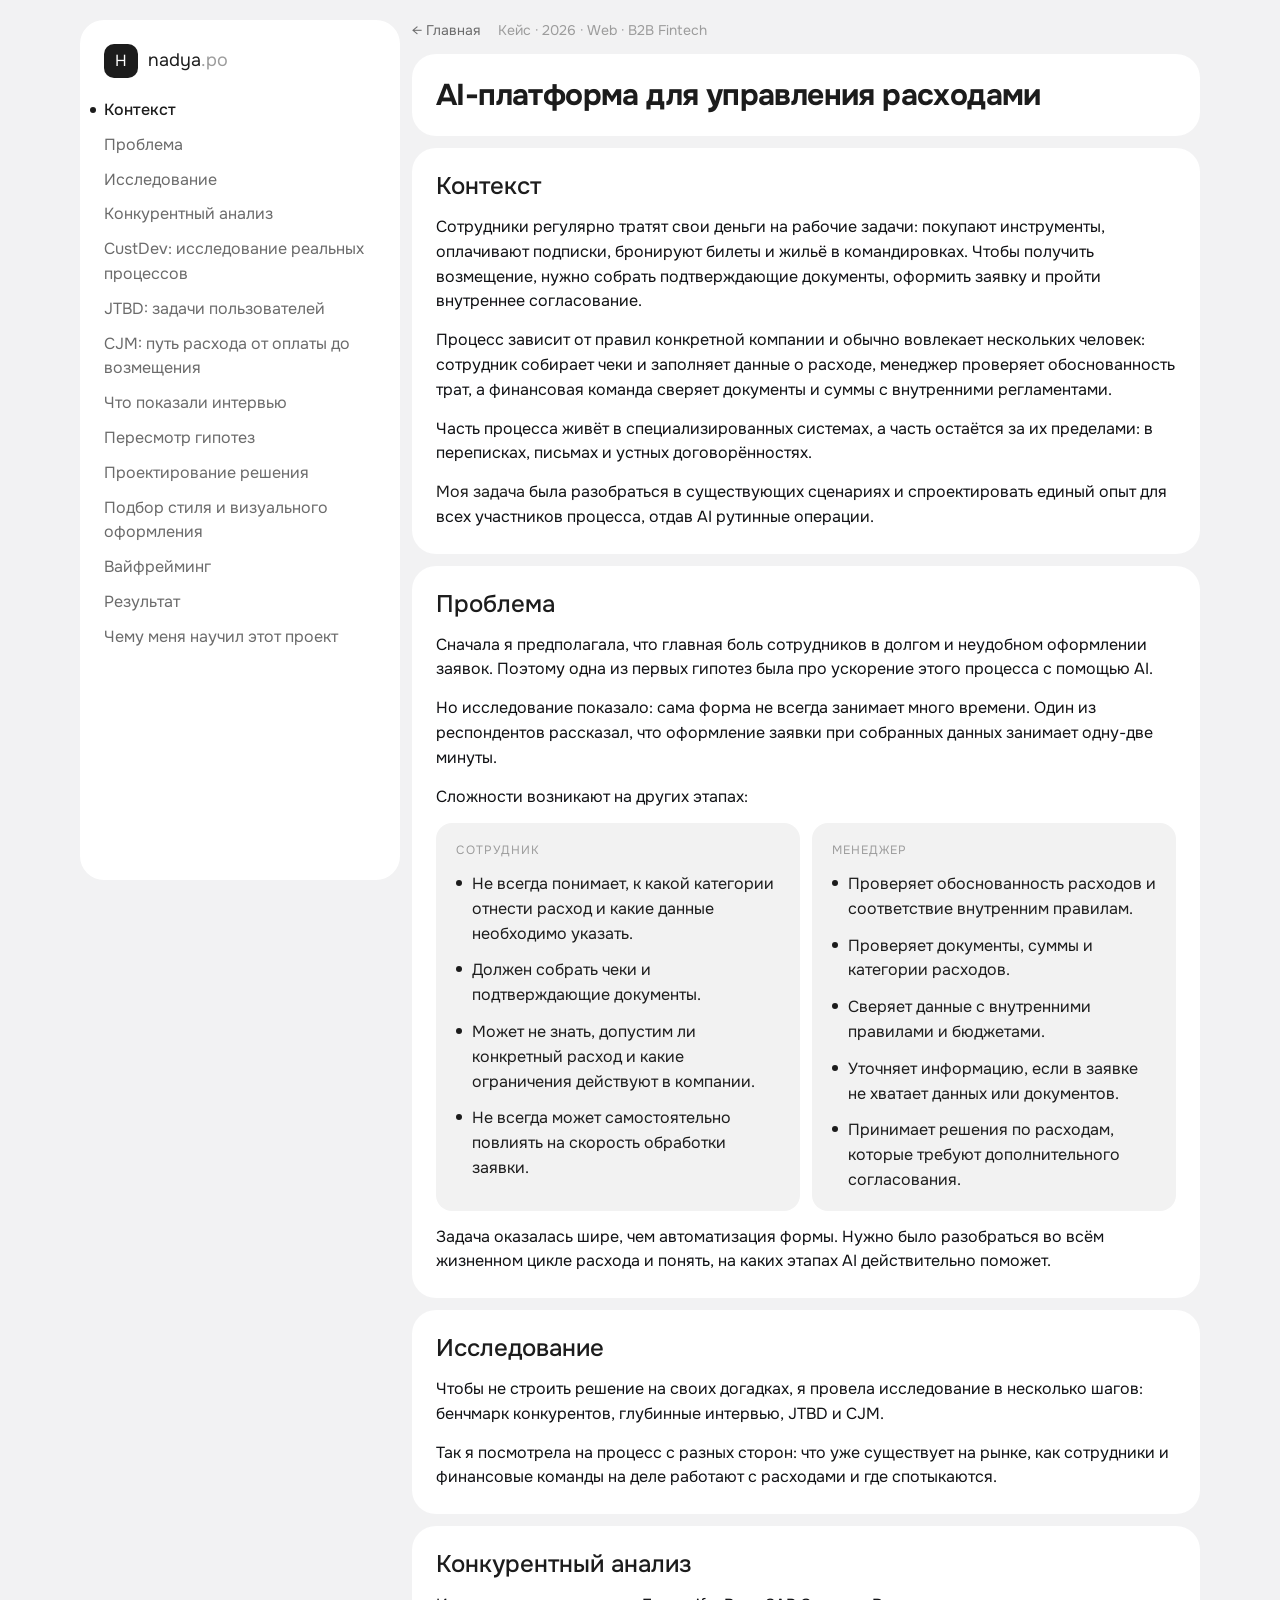
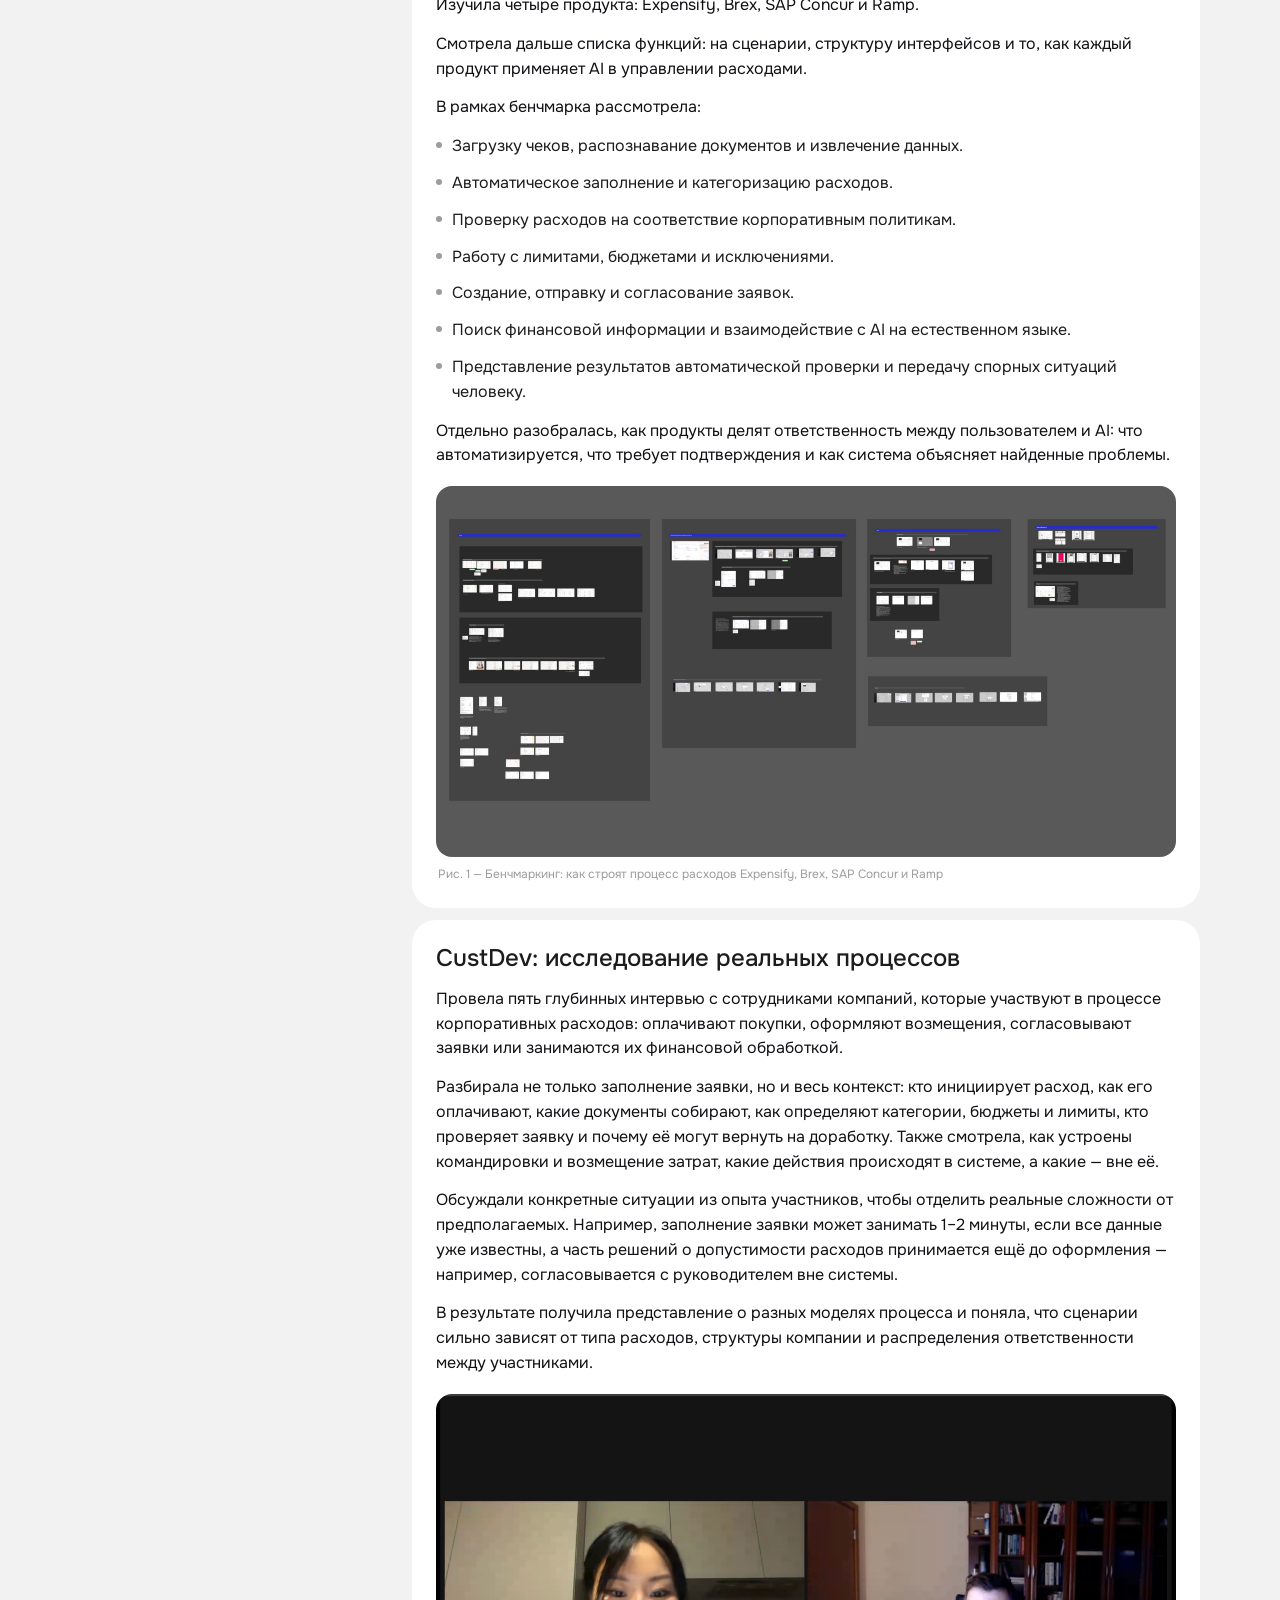
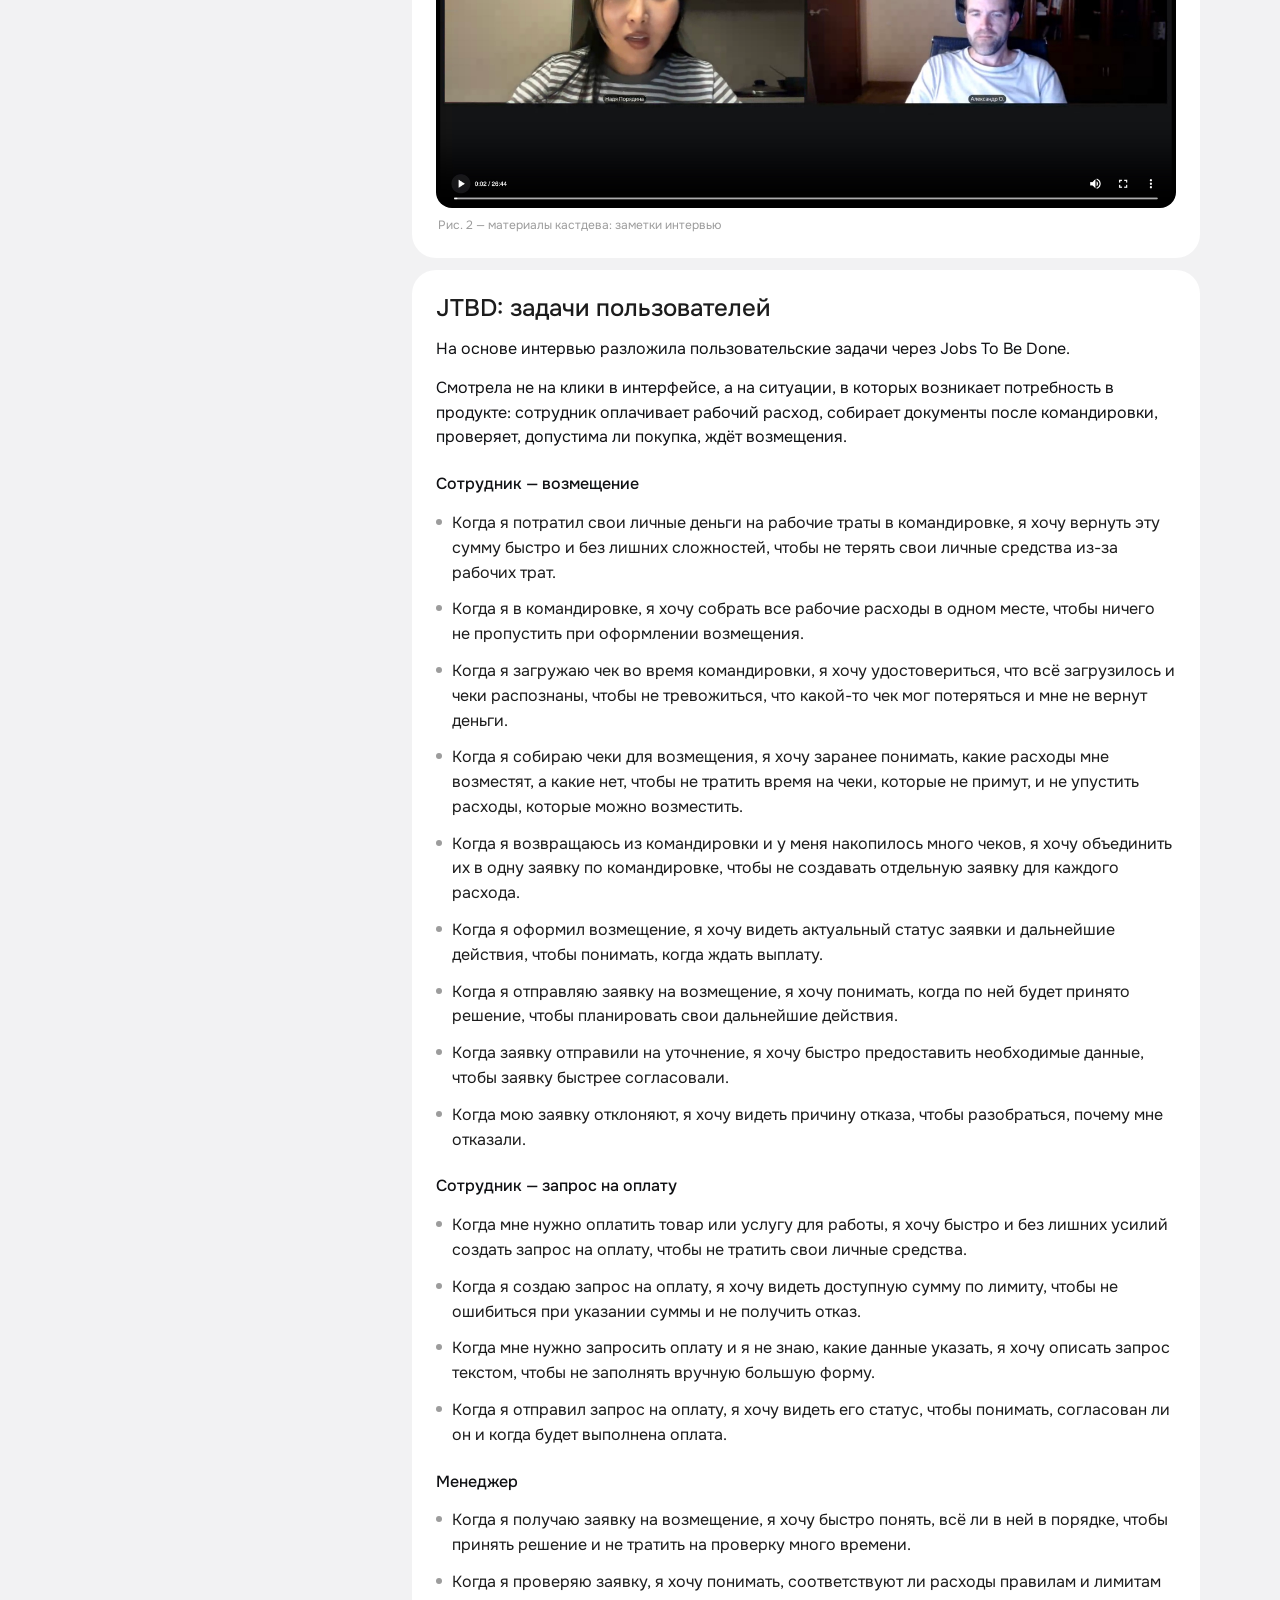
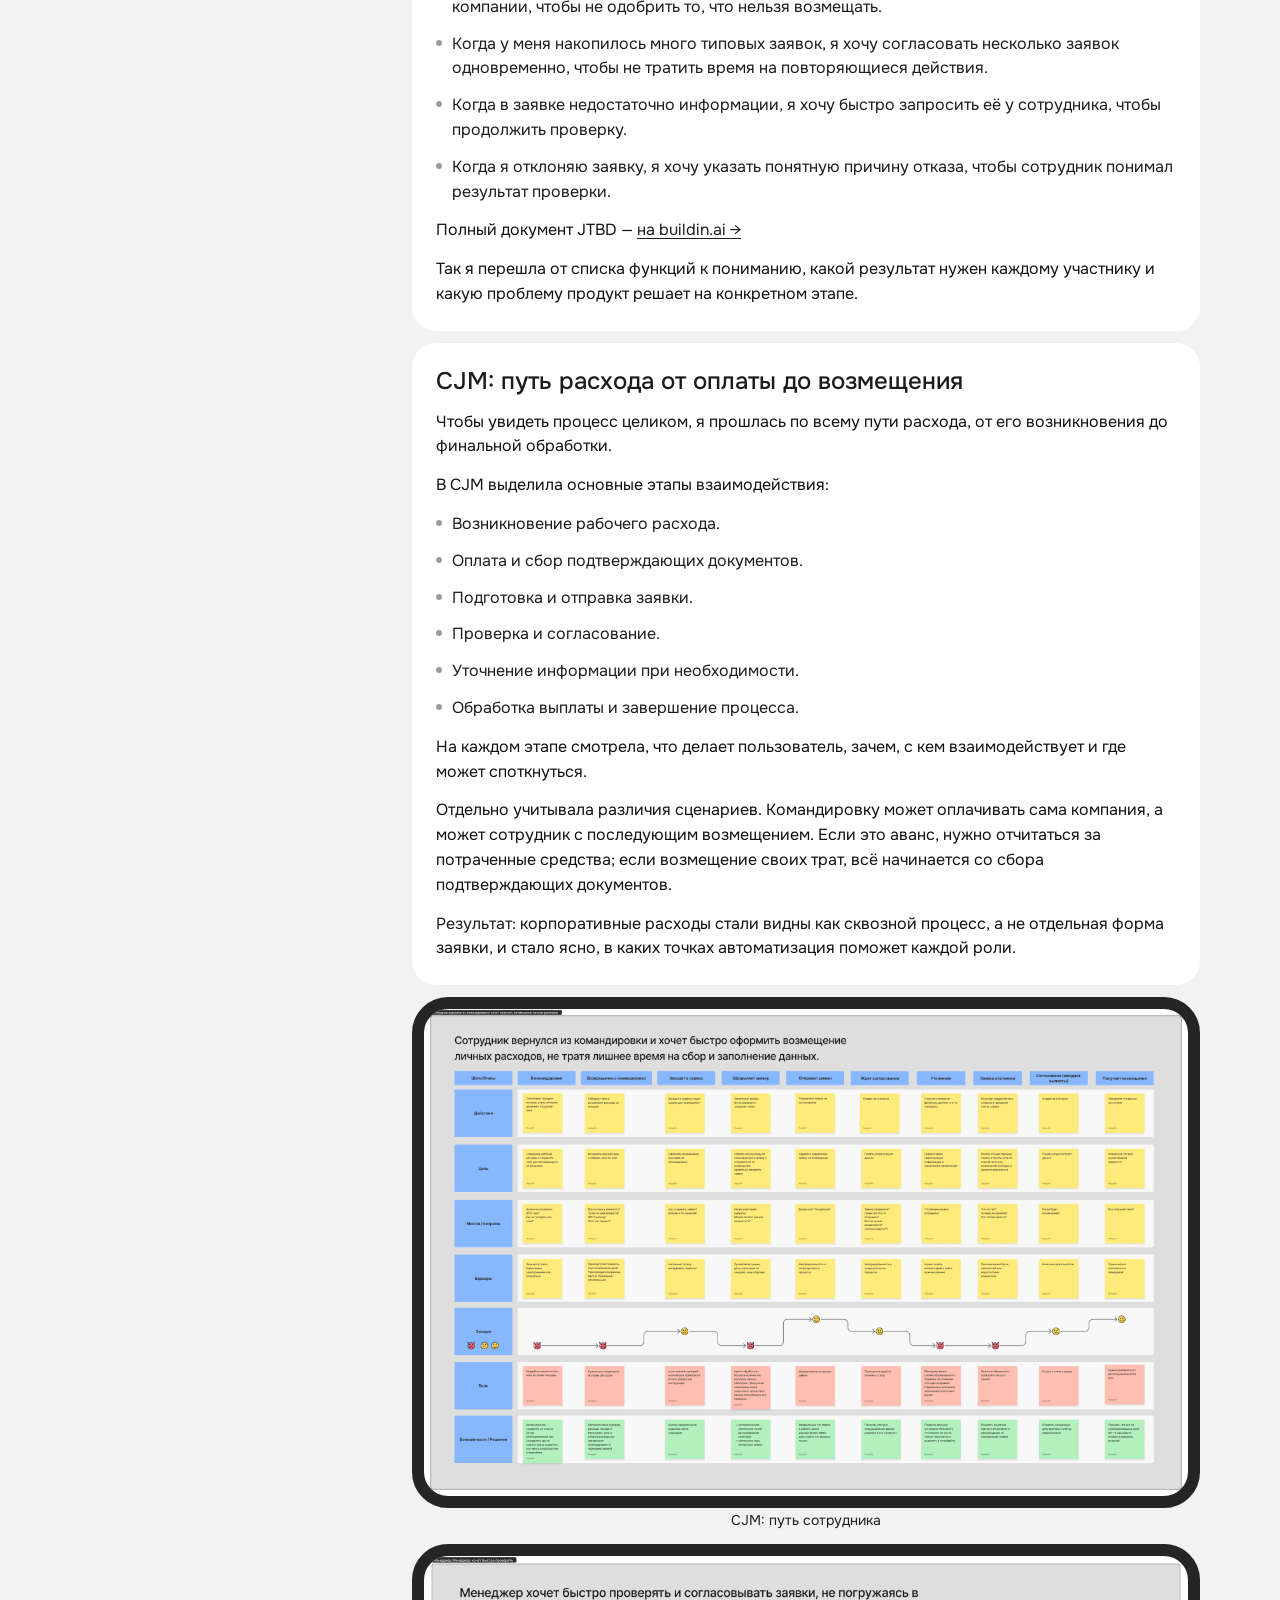
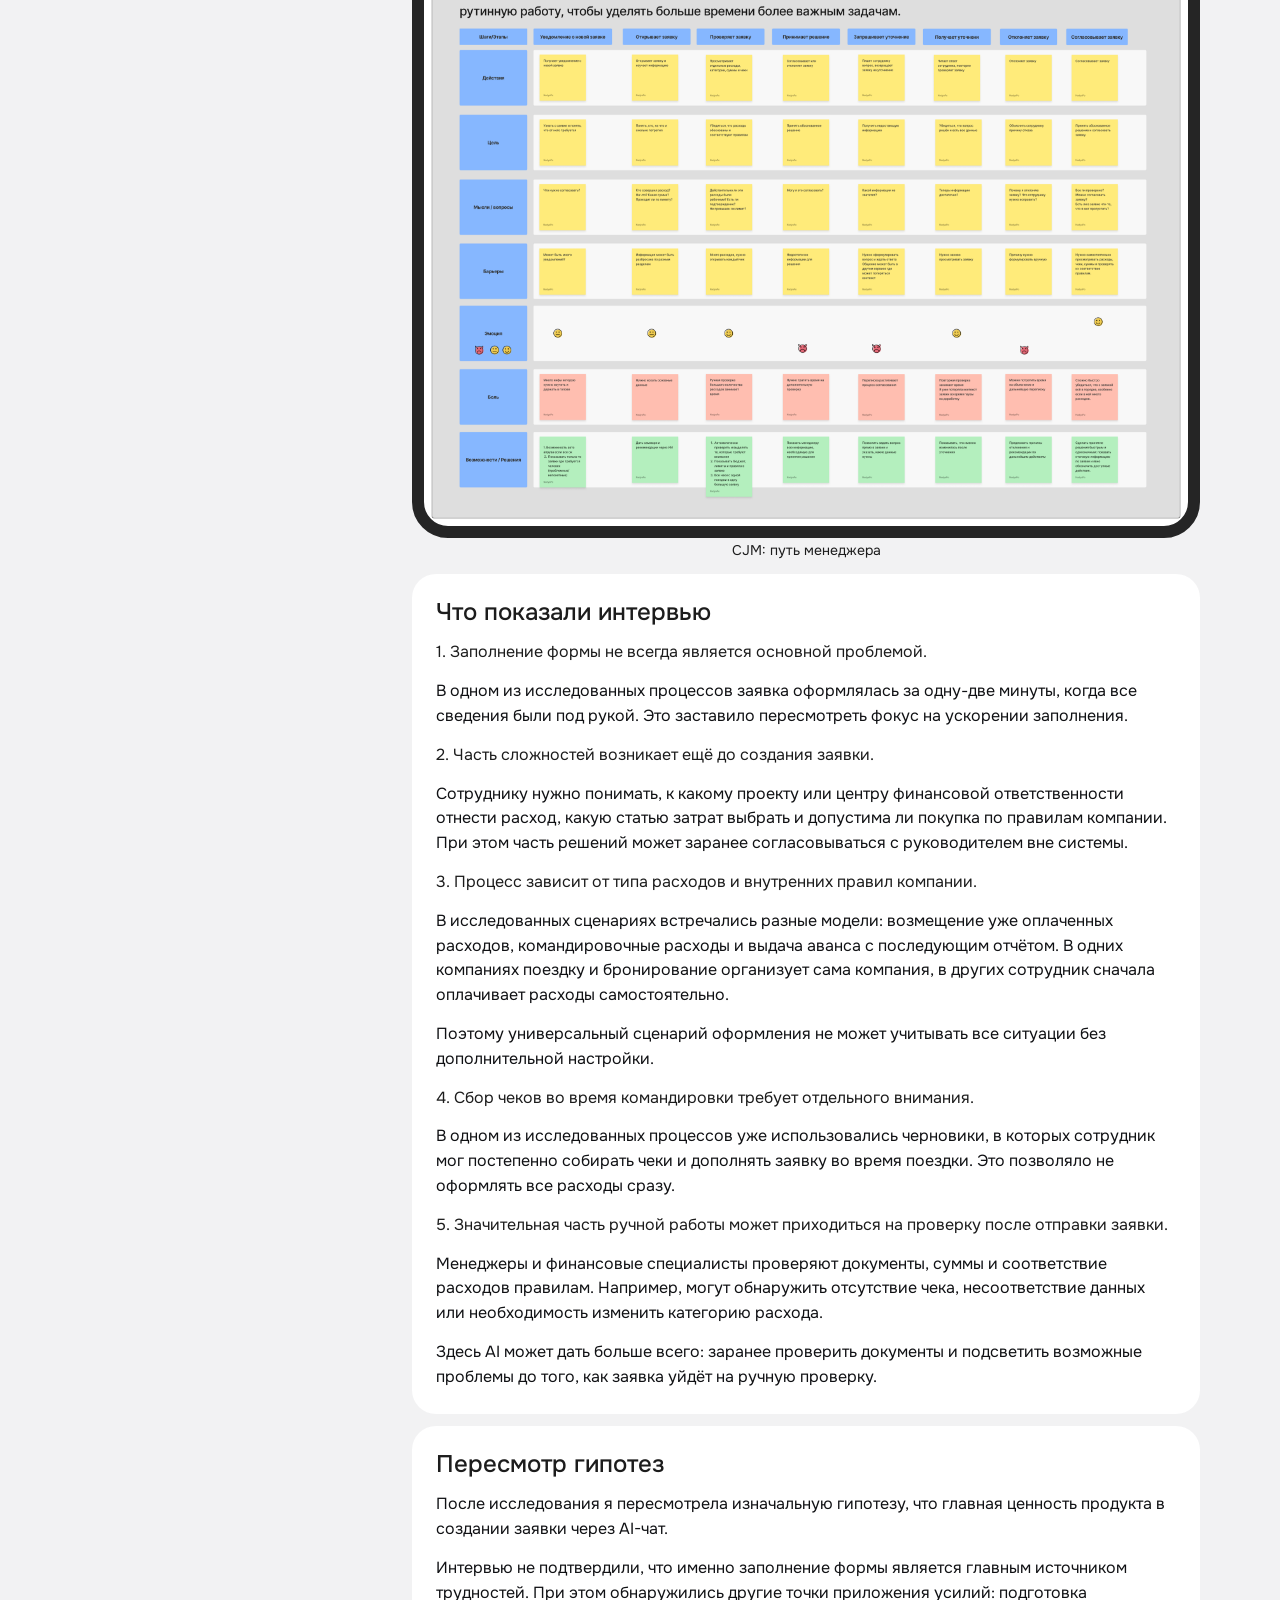
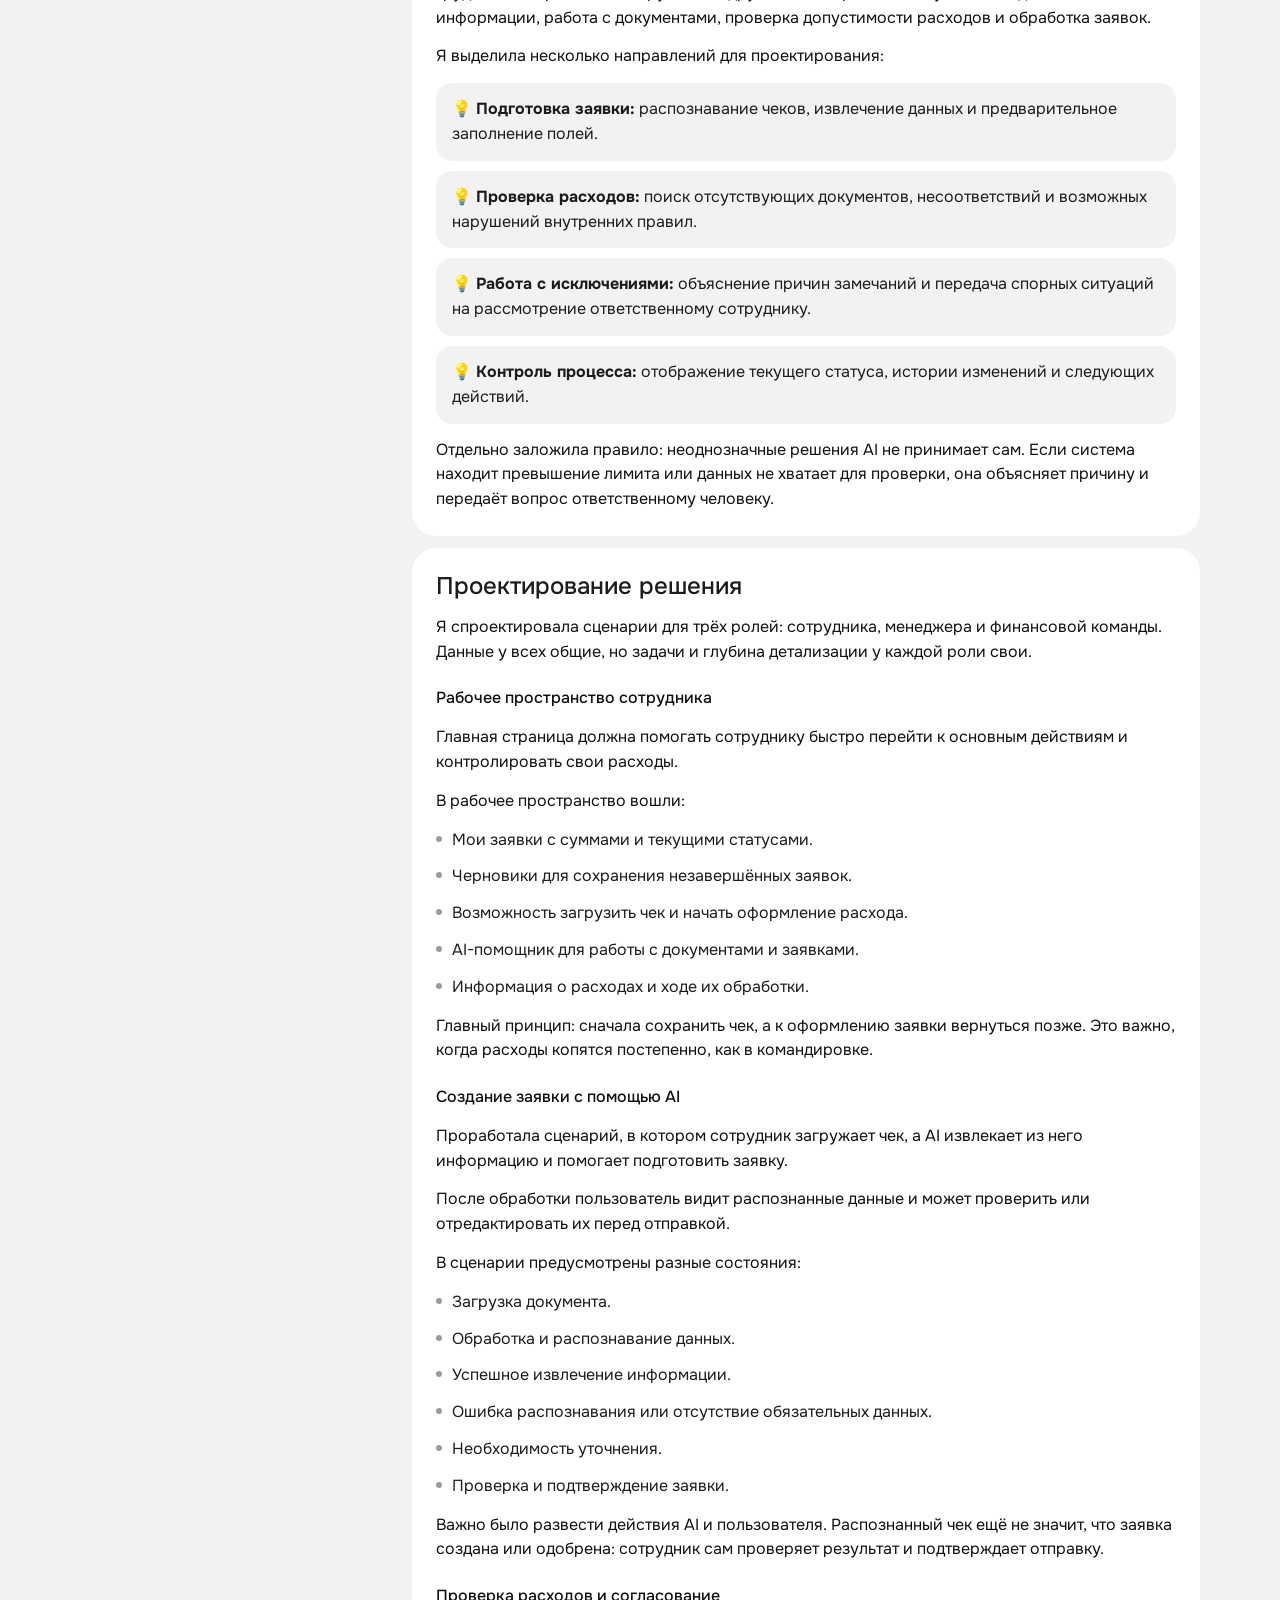
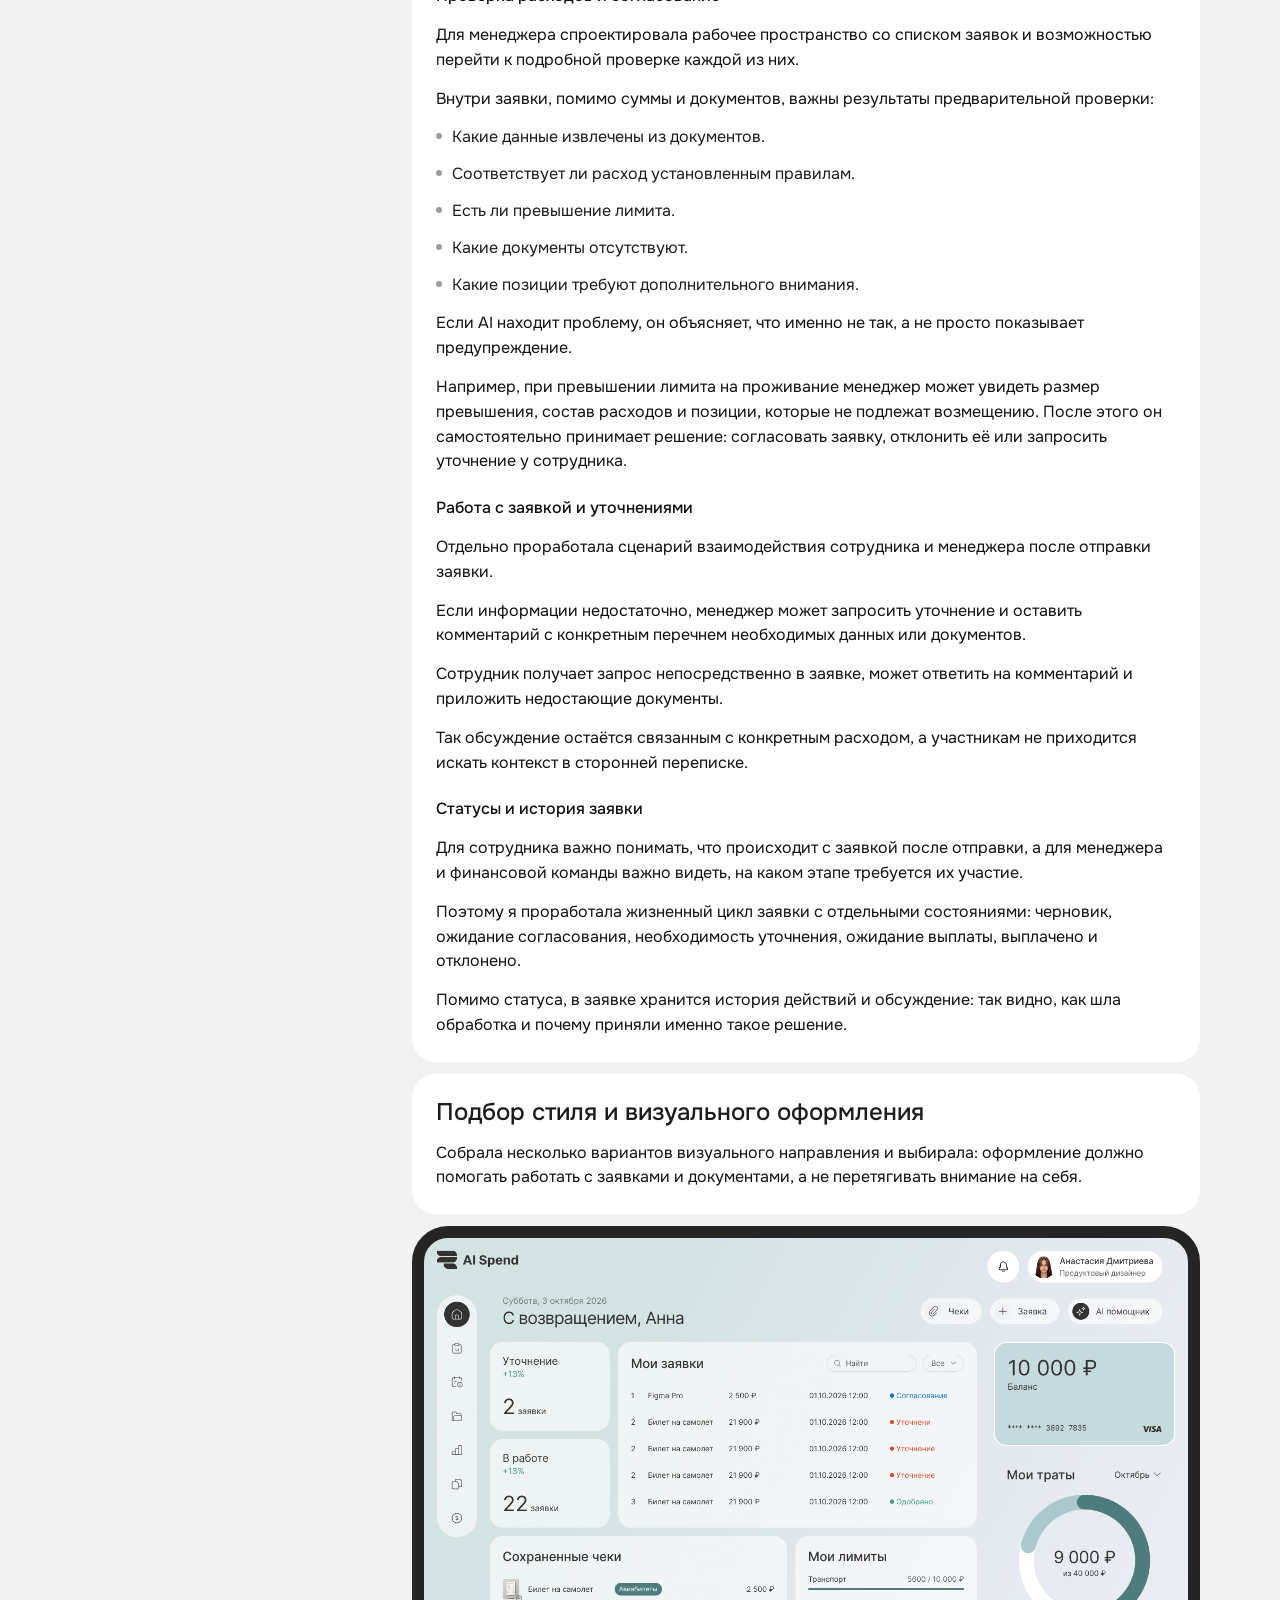
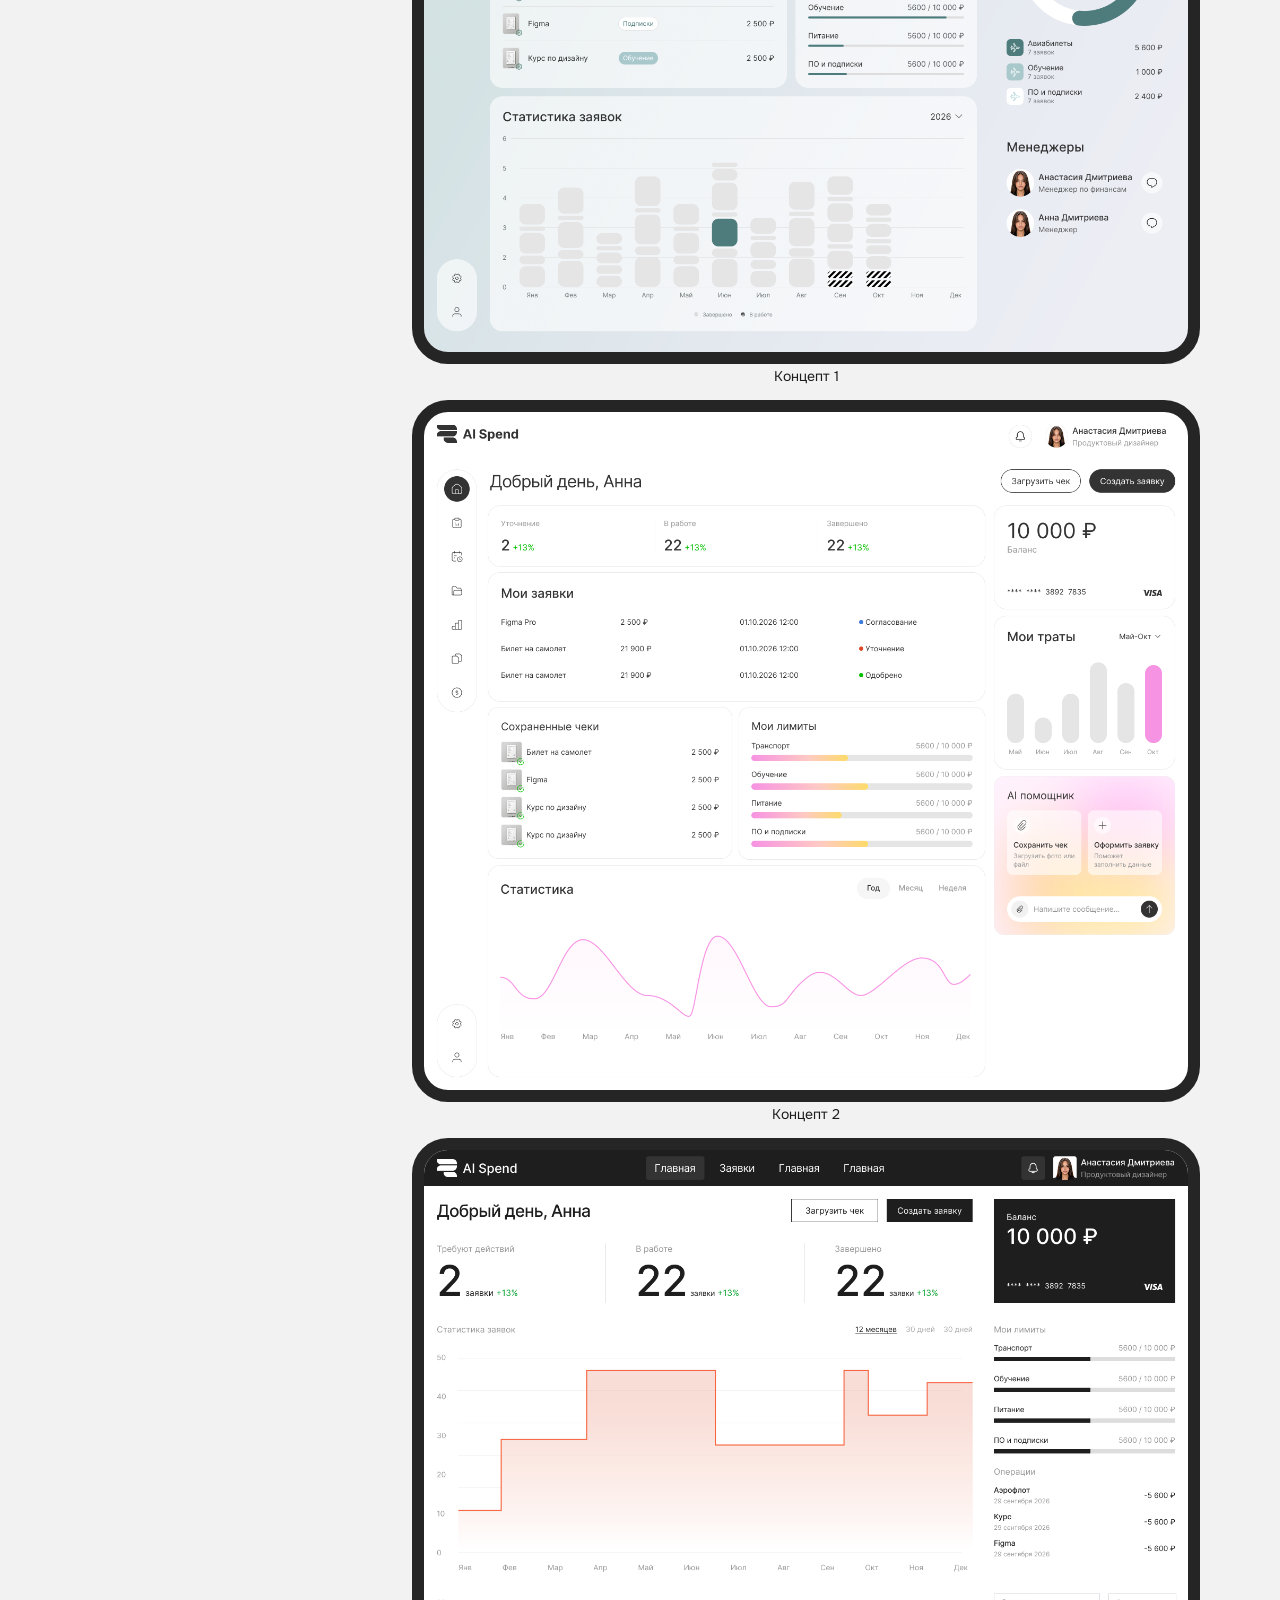
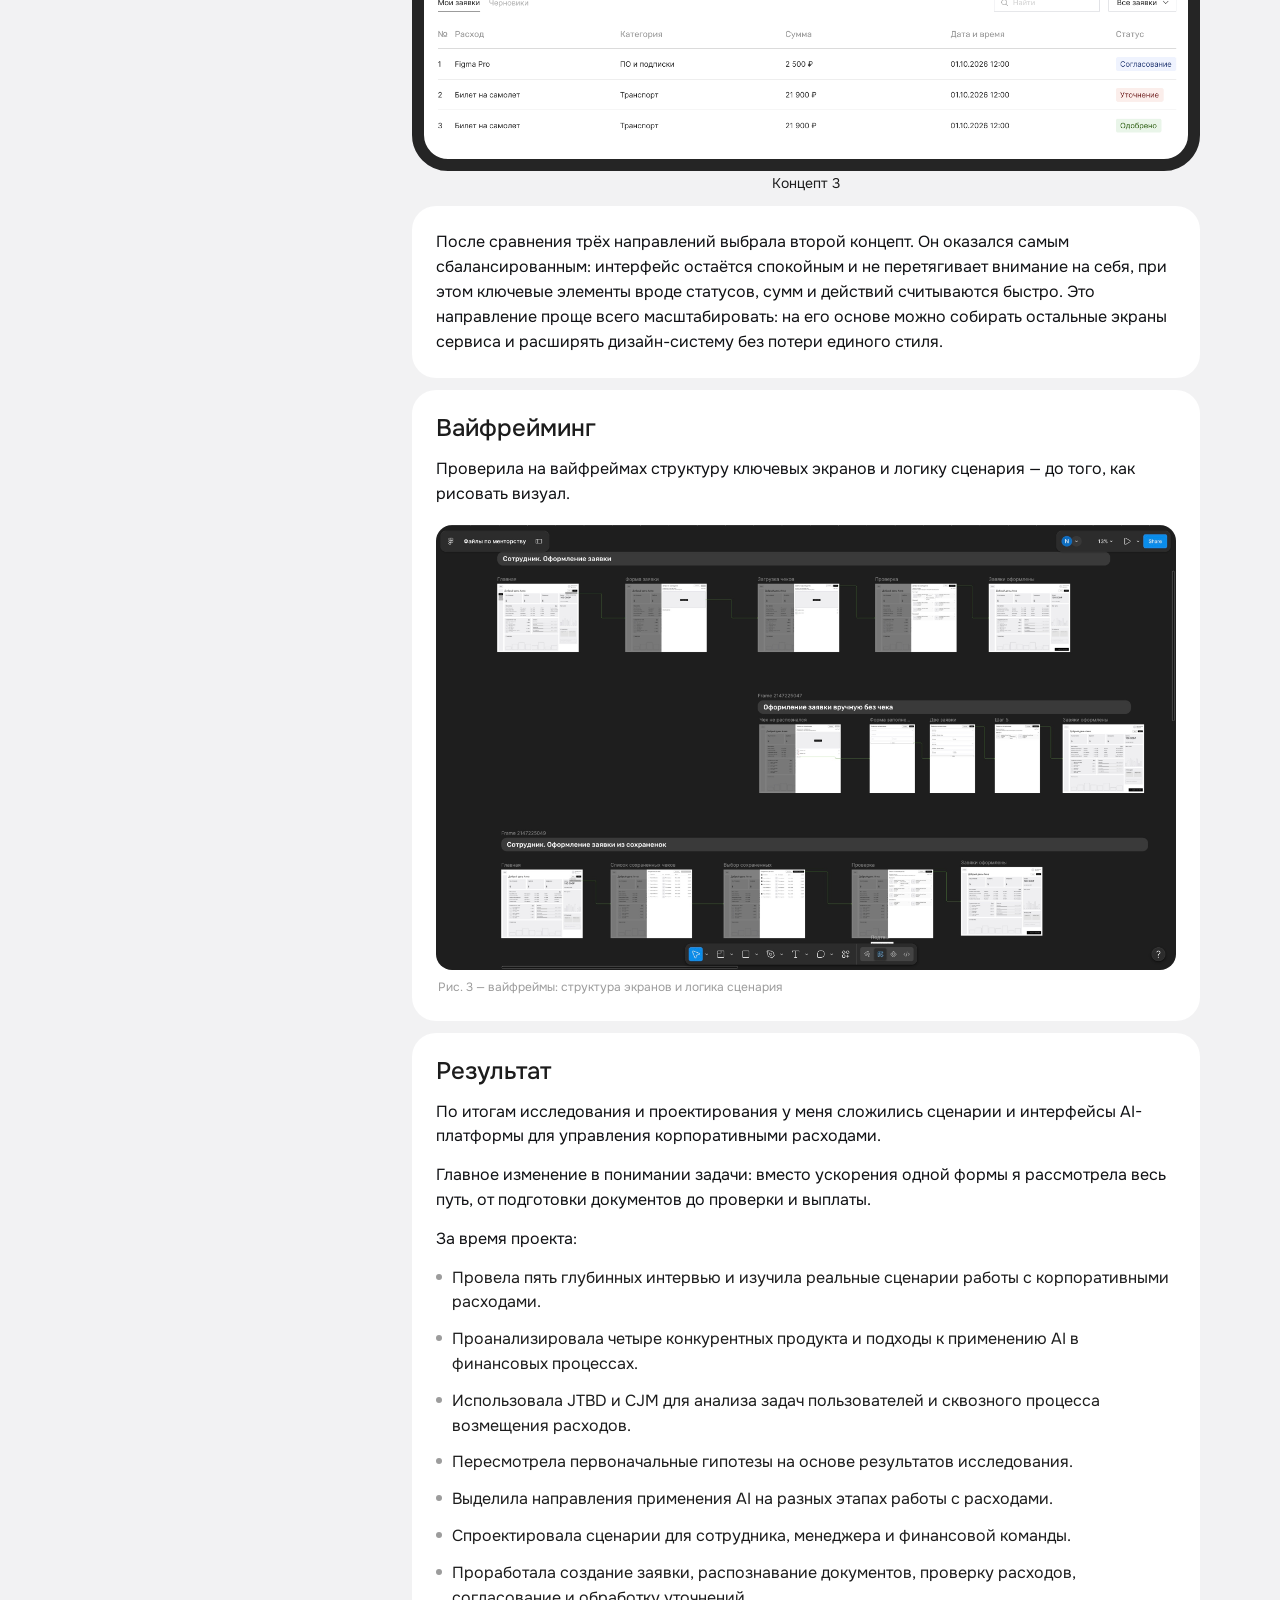
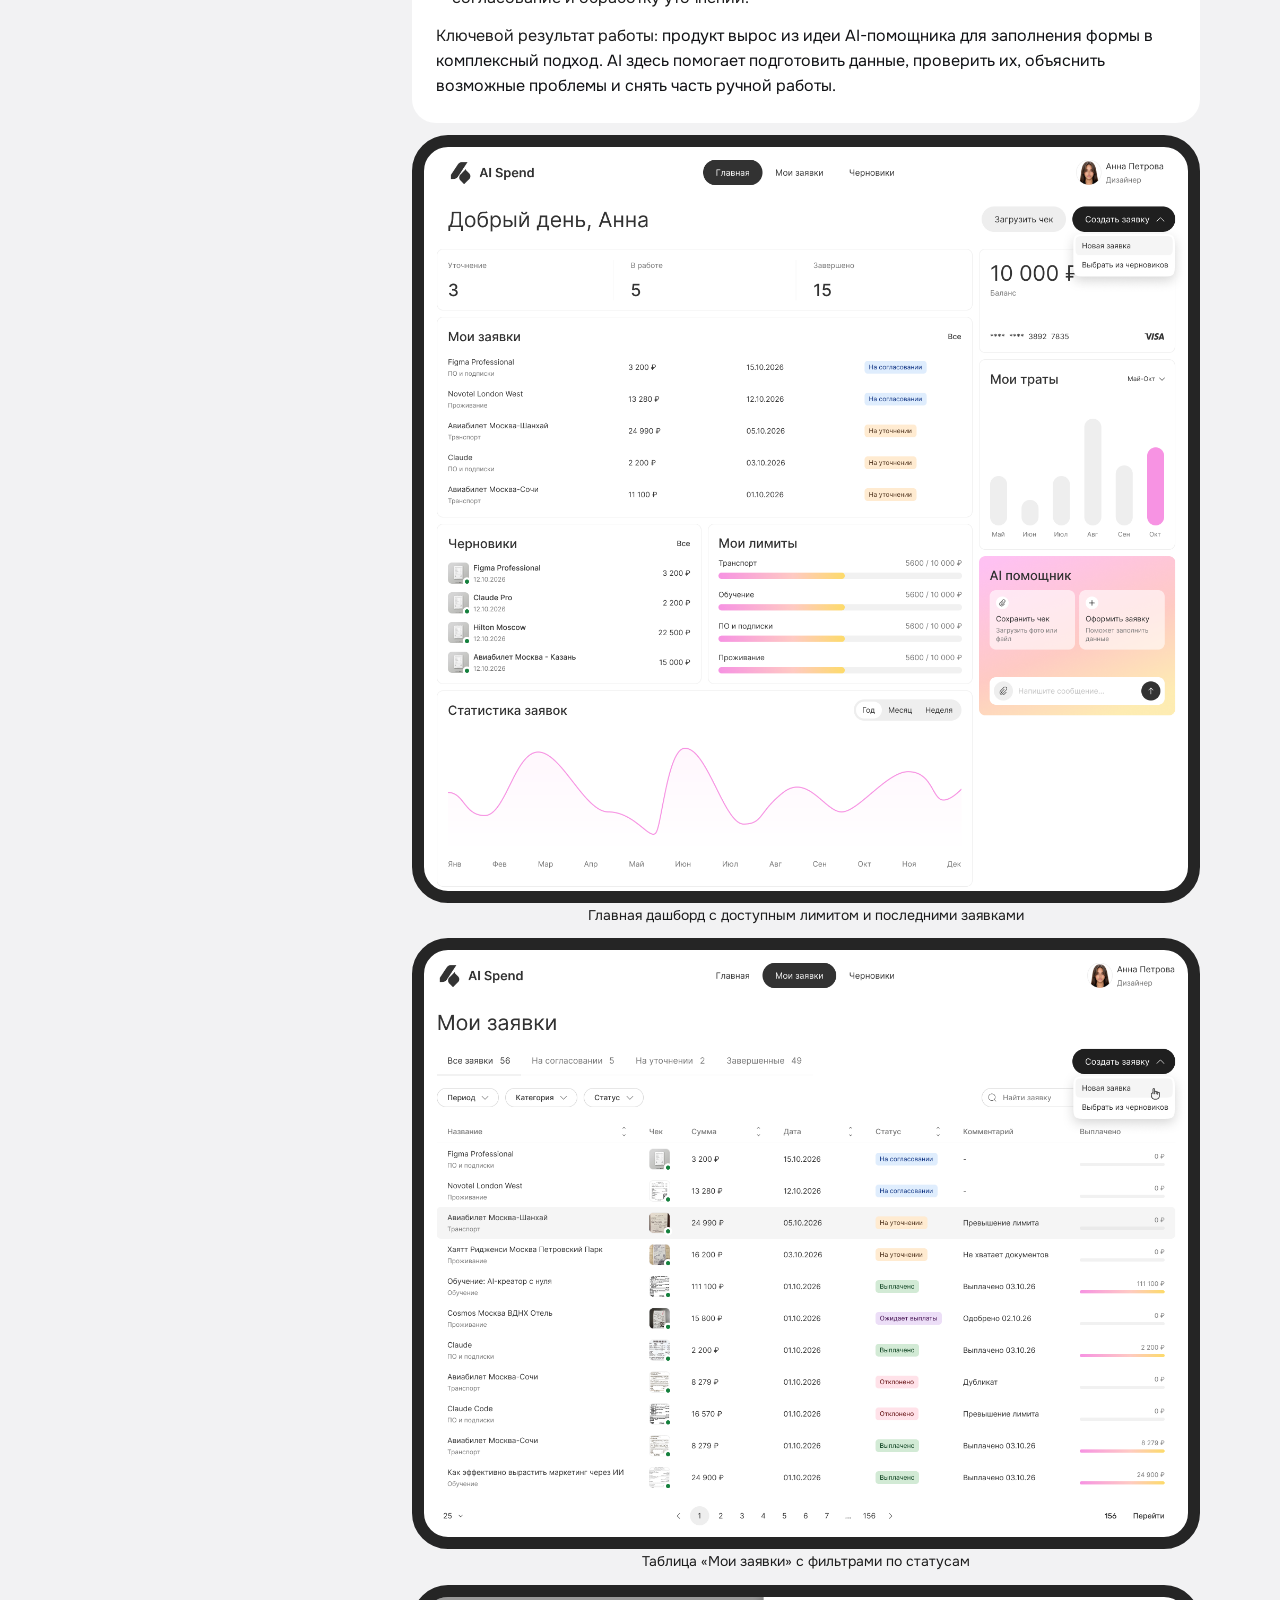
==== case-ai-spend.html @ 315e12cc "Горизонтальные карточки с тегами-метриками (мобилка — старый вариант), обложки, гипотезы карточками," ====
<!DOCTYPE html>
<html lang="ru">
<head>
  <meta charset="UTF-8">
  <meta name="viewport" content="width=device-width, initial-scale=1.0">
  <title>AI-платформа для управления расходами — кейс · Надя Порядина</title>
  <meta name="description" content="Кейс: единая платформа для оформления, согласования и контроля корпоративных расходов с автоматизацией на ИИ.">
  <link rel="preconnect" href="https://fonts.googleapis.com">
  <link rel="preconnect" href="https://fonts.gstatic.com" crossorigin>
  <link href="https://fonts.googleapis.com/css2?family=Onest:wght@400&display=swap" rel="stylesheet">
  <link rel="stylesheet" href="styles.css?v59">
  <style>
  .cell-kicker{font-size:24px;line-height:1.2;color:var(--ink);text-transform:none;letter-spacing:normal;font-weight:500}     .list p{font-size:16px;color:var(--ink)}
    .sub-head{font-weight:500;color:var(--ink);margin-top:8px}
  </style>
</head>
<body>

<div class="layout">

  <aside class="side">
    <a class="logo" href="index.html" aria-label="На главную">
      <span class="logo-mark">Н</span>
      <span>nadya<em>.po</em></span>
    </a>
    <nav class="side-nav" aria-label="Разделы кейса">
      <a href="#context">Контекст</a>
      <a href="#problem">Проблема</a>
      <a href="#research">Исследование</a>
      <a href="#benchmark">Конкурентный анализ</a>
      <a href="#custdev">CustDev: исследование реальных процессов</a>
      <a href="#jtbd">JTBD: задачи пользователей</a>
      <a href="#cjm">CJM: путь расхода от оплаты до возмещения</a>
      <a href="#interviews">Что показали интервью</a>
      <a href="#hypotheses">Пересмотр гипотез</a>
      <a href="#design">Проектирование решения</a>
      <a href="#concepts">Подбор стиля и визуального оформления</a>
      <a href="#wireframes">Вайфрейминг</a>
      <a href="#outcomes">Результат</a>
      <a href="#learnings">Чему меня научил этот проект</a>
    </nav>
  </aside>

  <main class="bento">

    <div class="page-top">
      <a class="back" href="index.html">← Главная</a>
      <span class="crumb">Кейс · 2026 · Web · B2B Fintech</span>
    </div>

    <section class="cell s12">
      <h1 class="h1">AI-платформа для управления расходами</h1>
    </section>

    <section class="cell s12" id="context">
      <span class="cell-kicker">Контекст</span>
      <p class="cell-text primary">Сотрудники регулярно тратят свои деньги на рабочие задачи: покупают инструменты, оплачивают подписки, бронируют билеты и жильё в командировках. Чтобы получить возмещение, нужно собрать подтверждающие документы, оформить заявку и пройти внутреннее согласование.</p>
      <p class="cell-text primary">Процесс зависит от правил конкретной компании и обычно вовлекает нескольких человек: сотрудник собирает чеки и заполняет данные о расходе, менеджер проверяет обоснованность трат, а финансовая команда сверяет документы и суммы с внутренними регламентами.</p>
      <p class="cell-text primary">Часть процесса живёт в специализированных системах, а часть остаётся за их пределами: в переписках, письмах и устных договорённостях.</p>
      <p class="cell-text primary"><b>Моя задача</b> была разобраться в существующих сценариях и спроектировать единый опыт для всех участников процесса, отдав AI рутинные операции.</p>
    </section>

    <section class="cell s12" id="problem">
      <span class="cell-kicker">Проблема</span>
      <p class="cell-text primary">Сначала я предполагала, что главная боль сотрудников в долгом и неудобном оформлении заявок. Поэтому одна из первых гипотез была про ускорение этого процесса с помощью AI.</p>
      <p class="cell-text primary">Но исследование показало: сама форма не всегда занимает много времени. Один из респондентов рассказал, что оформление заявки при собранных данных занимает одну-две минуты.</p>
      <p class="cell-text primary">Сложности возникают на других этапах:</p>
      <div class="pains">
        <div class="pain">
          <p class="job-sub">Сотрудник</p>
          <ul class="list">
            <li><p>Не всегда понимает, к какой категории отнести расход и какие данные необходимо указать.</p></li>
            <li><p>Должен собрать чеки и подтверждающие документы.</p></li>
            <li><p>Может не знать, допустим ли конкретный расход и какие ограничения действуют в компании.</p></li>
            <li><p>Не всегда может самостоятельно повлиять на скорость обработки заявки.</p></li>
          </ul>
        </div>
        <div class="pain">
          <p class="job-sub">Менеджер</p>
          <ul class="list">
            <li><p>Проверяет обоснованность расходов и соответствие внутренним правилам.</p></li>
            <li><p>Проверяет документы, суммы и категории расходов.</p></li>
            <li><p>Сверяет данные с внутренними правилами и бюджетами.</p></li>
            <li><p>Уточняет информацию, если в заявке не хватает данных или документов.</p></li>
            <li><p>Принимает решения по расходам, которые требуют дополнительного согласования.</p></li>
          </ul>
        </div>
      </div>
      <p class="cell-text primary">Задача оказалась шире, чем автоматизация формы. Нужно было разобраться во всём жизненном цикле расхода и понять, на каких этапах AI действительно поможет.</p>
    </section>

    <section class="cell s12" id="research">
      <span class="cell-kicker">Исследование</span>
      <p class="cell-text primary">Чтобы не строить решение на своих догадках, я провела исследование в несколько шагов: бенчмарк конкурентов, глубинные интервью, JTBD и CJM.</p>
      <p class="cell-text primary">Так я посмотрела на процесс с разных сторон: что уже существует на рынке, как сотрудники и финансовые команды на деле работают с расходами и где спотыкаются.</p>

    </section>

    <section class="cell s12" id="benchmark">
      <span class="cell-kicker">Конкурентный анализ</span>
      <p class="cell-text primary">Изучила четыре продукта: Expensify, Brex, SAP Concur и Ramp.</p>
      <p class="cell-text primary">Смотрела дальше списка функций: на сценарии, структуру интерфейсов и то, как каждый продукт применяет AI в управлении расходами.</p>
      <p class="cell-text primary">В рамках бенчмарка рассмотрела:</p>
      <ul class="list">
        <li><p>Загрузку чеков, распознавание документов и извлечение данных.</p></li>
        <li><p>Автоматическое заполнение и категоризацию расходов.</p></li>
        <li><p>Проверку расходов на соответствие корпоративным политикам.</p></li>
        <li><p>Работу с лимитами, бюджетами и исключениями.</p></li>
        <li><p>Создание, отправку и согласование заявок.</p></li>
        <li><p>Поиск финансовой информации и взаимодействие с AI на естественном языке.</p></li>
        <li><p>Представление результатов автоматической проверки и передачу спорных ситуаций человеку.</p></li>
      </ul>
      <p class="cell-text primary">Отдельно разобралась, как продукты делят ответственность между пользователем и AI: что автоматизируется, что требует подтверждения и как система объясняет найденные проблемы.</p>
      <div class="case-cover"><img src="assets/benchmark.jpg" alt="Бенчмаркинг — сравнение конкурентов" loading="lazy"></div>
      <p class="case-cap">Рис. 1 — Бенчмаркинг: как строят процесс расходов Expensify, Brex, SAP Concur и Ramp</p>

    </section>

    <section class="cell s12" id="custdev">
      <span class="cell-kicker">CustDev: исследование реальных процессов</span>
      <p class="cell-text primary">Провела пять глубинных интервью с сотрудниками компаний, которые участвуют в процессе корпоративных расходов: оплачивают покупки, оформляют возмещения, согласовывают заявки или занимаются их финансовой обработкой.</p>
      <p class="cell-text primary">Разбирала не только заполнение заявки, но и весь контекст: кто инициирует расход, как его оплачивают, какие документы собирают, как определяют категории, бюджеты и лимиты, кто проверяет заявку и почему её могут вернуть на доработку. Также смотрела, как устроены командировки и возмещение затрат, какие действия происходят в системе, а какие — вне её.</p>
      <p class="cell-text primary">Обсуждали конкретные ситуации из опыта участников, чтобы отделить реальные сложности от предполагаемых. Например, заполнение заявки может занимать 1–2 минуты, если все данные уже известны, а часть решений о допустимости расходов принимается ещё до оформления — например, согласовывается с руководителем вне системы.</p>
      <p class="cell-text primary">В результате получила представление о разных моделях процесса и поняла, что сценарии сильно зависят от типа расходов, структуры компании и распределения ответственности между участниками.</p>
      <div class="case-cover"><img src="assets/custdev/custdev-2.jpg" alt="Материалы кастдева — заметки интервью" loading="lazy"></div>
      <p class="case-cap">Рис. 2 — материалы кастдева: заметки интервью</p>

    </section>

    <section class="cell s12" id="jtbd">
      <span class="cell-kicker">JTBD: задачи пользователей</span>
      <p class="cell-text primary">На основе интервью разложила пользовательские задачи через Jobs To Be Done.</p>
      <p class="cell-text primary">Смотрела не на клики в интерфейсе, а на ситуации, в которых возникает потребность в продукте: сотрудник оплачивает рабочий расход, собирает документы после командировки, проверяет, допустима ли покупка, ждёт возмещения.</p>

      <p class="cell-text primary sub-head">Сотрудник — возмещение</p>
      <ul class="list">
        <li><p>Когда я потратил свои личные деньги на рабочие траты в командировке, я хочу вернуть эту сумму быстро и без лишних сложностей, чтобы не терять свои личные средства из-за рабочих трат.</p></li>
        <li><p>Когда я в командировке, я хочу собрать все рабочие расходы в одном месте, чтобы ничего не пропустить при оформлении возмещения.</p></li>
        <li><p>Когда я загружаю чек во время командировки, я хочу удостовериться, что всё загрузилось и чеки распознаны, чтобы не тревожиться, что какой-то чек мог потеряться и мне не вернут деньги.</p></li>
        <li><p>Когда я собираю чеки для возмещения, я хочу заранее понимать, какие расходы мне возместят, а какие нет, чтобы не тратить время на чеки, которые не примут, и не упустить расходы, которые можно возместить.</p></li>
        <li><p>Когда я возвращаюсь из командировки и у меня накопилось много чеков, я хочу объединить их в одну заявку по командировке, чтобы не создавать отдельную заявку для каждого расхода.</p></li>
        <li><p>Когда я оформил возмещение, я хочу видеть актуальный статус заявки и дальнейшие действия, чтобы понимать, когда ждать выплату.</p></li>
        <li><p>Когда я отправляю заявку на возмещение, я хочу понимать, когда по ней будет принято решение, чтобы планировать свои дальнейшие действия.</p></li>
        <li><p>Когда заявку отправили на уточнение, я хочу быстро предоставить необходимые данные, чтобы заявку быстрее согласовали.</p></li>
        <li><p>Когда мою заявку отклоняют, я хочу видеть причину отказа, чтобы разобраться, почему мне отказали.</p></li>
      </ul>

      <p class="cell-text primary sub-head">Сотрудник — запрос на оплату</p>
      <ul class="list">
        <li><p>Когда мне нужно оплатить товар или услугу для работы, я хочу быстро и без лишних усилий создать запрос на оплату, чтобы не тратить свои личные средства.</p></li>
        <li><p>Когда я создаю запрос на оплату, я хочу видеть доступную сумму по лимиту, чтобы не ошибиться при указании суммы и не получить отказ.</p></li>
        <li><p>Когда мне нужно запросить оплату и я не знаю, какие данные указать, я хочу описать запрос текстом, чтобы не заполнять вручную большую форму.</p></li>
        <li><p>Когда я отправил запрос на оплату, я хочу видеть его статус, чтобы понимать, согласован ли он и когда будет выполнена оплата.</p></li>
      </ul>

      <p class="cell-text primary sub-head">Менеджер</p>
      <ul class="list">
        <li><p>Когда я получаю заявку на возмещение, я хочу быстро понять, всё ли в ней в порядке, чтобы принять решение и не тратить на проверку много времени.</p></li>
        <li><p>Когда я проверяю заявку, я хочу понимать, соответствуют ли расходы правилам и лимитам компании, чтобы не одобрить то, что нельзя возмещать.</p></li>
        <li><p>Когда у меня накопилось много типовых заявок, я хочу согласовать несколько заявок одновременно, чтобы не тратить время на повторяющиеся действия.</p></li>
        <li><p>Когда в заявке недостаточно информации, я хочу быстро запросить её у сотрудника, чтобы продолжить проверку.</p></li>
        <li><p>Когда я отклоняю заявку, я хочу указать понятную причину отказа, чтобы сотрудник понимал результат проверки.</p></li>
      </ul>
      <p class="cell-text primary">Полный документ JTBD — <a href="https://buildin.ai/share/6bb5f079-7cc4-48f6-9607-86e9024f3926?code=38YFBV" target="_blank" rel="noopener">на buildin.ai →</a></p>
      <p class="cell-text primary">Так я перешла от списка функций к пониманию, какой результат нужен каждому участнику и какую проблему продукт решает на конкретном этапе.</p>

    </section>

    <section class="cell s12" id="cjm">
      <span class="cell-kicker">CJM: путь расхода от оплаты до возмещения</span>
      <p class="cell-text primary">Чтобы увидеть процесс целиком, я прошлась по всему пути расхода, от его возникновения до финальной обработки.</p>
      <p class="cell-text primary">В CJM выделила основные этапы взаимодействия:</p>
      <ul class="list">
        <li><p>Возникновение рабочего расхода.</p></li>
        <li><p>Оплата и сбор подтверждающих документов.</p></li>
        <li><p>Подготовка и отправка заявки.</p></li>
        <li><p>Проверка и согласование.</p></li>
        <li><p>Уточнение информации при необходимости.</p></li>
        <li><p>Обработка выплаты и завершение процесса.</p></li>
      </ul>
      <p class="cell-text primary">На каждом этапе смотрела, что делает пользователь, зачем, с кем взаимодействует и где может споткнуться.</p>
      <p class="cell-text primary">Отдельно учитывала различия сценариев. Командировку может оплачивать сама компания, а может сотрудник с последующим возмещением. Если это аванс, нужно отчитаться за потраченные средства; если возмещение своих трат, всё начинается со сбора подтверждающих документов.</p>
      <p class="cell-text primary"><b>Результат:</b> корпоративные расходы стали видны как сквозной процесс, а не отдельная форма заявки, и стало ясно, в каких точках автоматизация поможет каждой роли.</p>
    </section>

    <div style="grid-column:span 12">
      <img class="zoomable" src="assets/case-ai-spend-cjm-employee.png" alt="CJM — путь сотрудника" style="cursor:zoom-in;width:calc(100% - 24px);height:auto;display:block;border-radius:24px;outline:12px solid #252525;outline-offset:0;margin:12px auto">
      <div style="text-align:center;font-size:14px;color:var(--ink);padding-top:2px">CJM: путь сотрудника</div>
    </div>
    <div style="grid-column:span 12">
      <img class="zoomable" src="assets/case-ai-spend-cjm-manager.png" alt="CJM — путь менеджера" style="cursor:zoom-in;width:calc(100% - 24px);height:auto;display:block;border-radius:24px;outline:12px solid #252525;outline-offset:0;margin:12px auto">
      <div style="text-align:center;font-size:14px;color:var(--ink);padding-top:2px">CJM: путь менеджера</div>
    </div>

    <section class="cell s12" id="interviews">
      <span class="cell-kicker">Что показали интервью</span>
      <p class="cell-text primary"><b>1. Заполнение формы не всегда является основной проблемой.</b></p>
      <p class="cell-text primary">В одном из исследованных процессов заявка оформлялась за одну-две минуты, когда все сведения были под рукой. Это заставило пересмотреть фокус на ускорении заполнения.</p>
      <p class="cell-text primary"><b>2. Часть сложностей возникает ещё до создания заявки.</b></p>
      <p class="cell-text primary">Сотруднику нужно понимать, к какому проекту или центру финансовой ответственности отнести расход, какую статью затрат выбрать и допустима ли покупка по правилам компании. При этом часть решений может заранее согласовываться с руководителем вне системы.</p>
      <p class="cell-text primary"><b>3. Процесс зависит от типа расходов и внутренних правил компании.</b></p>
      <p class="cell-text primary">В исследованных сценариях встречались разные модели: возмещение уже оплаченных расходов, командировочные расходы и выдача аванса с последующим отчётом. В одних компаниях поездку и бронирование организует сама компания, в других сотрудник сначала оплачивает расходы самостоятельно.</p>
      <p class="cell-text primary">Поэтому универсальный сценарий оформления не может учитывать все ситуации без дополнительной настройки.</p>
      <p class="cell-text primary"><b>4. Сбор чеков во время командировки требует отдельного внимания.</b></p>
      <p class="cell-text primary">В одном из исследованных процессов уже использовались черновики, в которых сотрудник мог постепенно собирать чеки и дополнять заявку во время поездки. Это позволяло не оформлять все расходы сразу.</p>
      <p class="cell-text primary"><b>5. Значительная часть ручной работы может приходиться на проверку после отправки заявки.</b></p>
      <p class="cell-text primary">Менеджеры и финансовые специалисты проверяют документы, суммы и соответствие расходов правилам. Например, могут обнаружить отсутствие чека, несоответствие данных или необходимость изменить категорию расхода.</p>
      <p class="cell-text primary">Здесь AI может дать больше всего: заранее проверить документы и подсветить возможные проблемы до того, как заявка уйдёт на ручную проверку.</p>
    </section>

    <section class="cell s12" id="hypotheses">
      <span class="cell-kicker">Пересмотр гипотез</span>
      <p class="cell-text primary">После исследования я пересмотрела изначальную гипотезу, что главная ценность продукта в создании заявки через AI-чат.</p>
      <p class="cell-text primary">Интервью не подтвердили, что именно заполнение формы является главным источником трудностей. При этом обнаружились другие точки приложения усилий: подготовка информации, работа с документами, проверка допустимости расходов и обработка заявок.</p>
      <p class="cell-text primary">Я выделила несколько направлений для проектирования:</p>
      <div style="display:flex;flex-direction:column;gap:10px">
        <div style="background:var(--bg);border-radius:var(--radius-in);padding:14px 16px;font-size:16px;color:var(--ink)">💡 <b>Подготовка заявки:</b> распознавание чеков, извлечение данных и предварительное заполнение полей.</div>
        <div style="background:var(--bg);border-radius:var(--radius-in);padding:14px 16px;font-size:16px;color:var(--ink)">💡 <b>Проверка расходов:</b> поиск отсутствующих документов, несоответствий и возможных нарушений внутренних правил.</div>
        <div style="background:var(--bg);border-radius:var(--radius-in);padding:14px 16px;font-size:16px;color:var(--ink)">💡 <b>Работа с исключениями:</b> объяснение причин замечаний и передача спорных ситуаций на рассмотрение ответственному сотруднику.</div>
        <div style="background:var(--bg);border-radius:var(--radius-in);padding:14px 16px;font-size:16px;color:var(--ink)">💡 <b>Контроль процесса:</b> отображение текущего статуса, истории изменений и следующих действий.</div>
      </div>
      <p class="cell-text primary">Отдельно заложила правило: неоднозначные решения AI не принимает сам. Если система находит превышение лимита или данных не хватает для проверки, она объясняет причину и передаёт вопрос ответственному человеку.</p>
    </section>

    <section class="cell s12" id="design">
      <span class="cell-kicker">Проектирование решения</span>
      <p class="cell-text primary">Я спроектировала сценарии для трёх ролей: сотрудника, менеджера и финансовой команды. Данные у всех общие, но задачи и глубина детализации у каждой роли свои.</p>

      <p class="cell-text primary sub-head">Рабочее пространство сотрудника</p>
      <p class="cell-text primary">Главная страница должна помогать сотруднику быстро перейти к основным действиям и контролировать свои расходы.</p>
      <p class="cell-text primary">В рабочее пространство вошли:</p>
      <ul class="list">
        <li><p>Мои заявки с суммами и текущими статусами.</p></li>
        <li><p>Черновики для сохранения незавершённых заявок.</p></li>
        <li><p>Возможность загрузить чек и начать оформление расхода.</p></li>
        <li><p>AI-помощник для работы с документами и заявками.</p></li>
        <li><p>Информация о расходах и ходе их обработки.</p></li>
      </ul>
      <p class="cell-text primary">Главный принцип: сначала сохранить чек, а к оформлению заявки вернуться позже. Это важно, когда расходы копятся постепенно, как в командировке.</p>

      <p class="cell-text primary sub-head">Создание заявки с помощью AI</p>
      <p class="cell-text primary">Проработала сценарий, в котором сотрудник загружает чек, а AI извлекает из него информацию и помогает подготовить заявку.</p>
      <p class="cell-text primary">После обработки пользователь видит распознанные данные и может проверить или отредактировать их перед отправкой.</p>
      <p class="cell-text primary">В сценарии предусмотрены разные состояния:</p>
      <ul class="list">
        <li><p>Загрузка документа.</p></li>
        <li><p>Обработка и распознавание данных.</p></li>
        <li><p>Успешное извлечение информации.</p></li>
        <li><p>Ошибка распознавания или отсутствие обязательных данных.</p></li>
        <li><p>Необходимость уточнения.</p></li>
        <li><p>Проверка и подтверждение заявки.</p></li>
      </ul>
      <p class="cell-text primary">Важно было развести действия AI и пользователя. Распознанный чек ещё не значит, что заявка создана или одобрена: сотрудник сам проверяет результат и подтверждает отправку.</p>

      <p class="cell-text primary sub-head">Проверка расходов и согласование</p>
      <p class="cell-text primary">Для менеджера спроектировала рабочее пространство со списком заявок и возможностью перейти к подробной проверке каждой из них.</p>
      <p class="cell-text primary">Внутри заявки, помимо суммы и документов, важны результаты предварительной проверки:</p>
      <ul class="list">
        <li><p>Какие данные извлечены из документов.</p></li>
        <li><p>Соответствует ли расход установленным правилам.</p></li>
        <li><p>Есть ли превышение лимита.</p></li>
        <li><p>Какие документы отсутствуют.</p></li>
        <li><p>Какие позиции требуют дополнительного внимания.</p></li>
      </ul>
      <p class="cell-text primary">Если AI находит проблему, он объясняет, что именно не так, а не просто показывает предупреждение.</p>
      <p class="cell-text primary">Например, при превышении лимита на проживание менеджер может увидеть размер превышения, состав расходов и позиции, которые не подлежат возмещению. После этого он самостоятельно принимает решение: согласовать заявку, отклонить её или запросить уточнение у сотрудника.</p>

      <p class="cell-text primary sub-head">Работа с заявкой и уточнениями</p>
      <p class="cell-text primary">Отдельно проработала сценарий взаимодействия сотрудника и менеджера после отправки заявки.</p>
      <p class="cell-text primary">Если информации недостаточно, менеджер может запросить уточнение и оставить комментарий с конкретным перечнем необходимых данных или документов.</p>
      <p class="cell-text primary">Сотрудник получает запрос непосредственно в заявке, может ответить на комментарий и приложить недостающие документы.</p>
      <p class="cell-text primary">Так обсуждение остаётся связанным с конкретным расходом, а участникам не приходится искать контекст в сторонней переписке.</p>

      <p class="cell-text primary sub-head">Статусы и история заявки</p>
      <p class="cell-text primary">Для сотрудника важно понимать, что происходит с заявкой после отправки, а для менеджера и финансовой команды важно видеть, на каком этапе требуется их участие.</p>
      <p class="cell-text primary">Поэтому я проработала жизненный цикл заявки с отдельными состояниями: черновик, ожидание согласования, необходимость уточнения, ожидание выплаты, выплачено и отклонено.</p>
      <p class="cell-text primary">Помимо статуса, в заявке хранится история действий и обсуждение: так видно, как шла обработка и почему приняли именно такое решение.</p>
    </section>

    <section class="cell s12" id="concepts">
      <span class="cell-kicker">Подбор стиля и визуального оформления</span>
      <p class="cell-text primary">Собрала несколько вариантов визуального направления и выбирала: оформление должно помогать работать с заявками и документами, а не перетягивать внимание на себя.</p>
    </section>

    <div style="grid-column:span 12">
      <img class="zoomable" src="assets/case-ai-spend-concept-1.png" alt="Концепт 1 — главная сотрудника" style="cursor:zoom-in;width:calc(100% - 24px);height:auto;display:block;border-radius:24px;outline:12px solid #252525;outline-offset:0;margin:12px auto">
      <div style="text-align:center;font-size:14px;color:var(--ink);padding-top:2px">Концепт 1</div>
    </div>
    <div style="grid-column:span 12">
      <img class="zoomable" src="assets/case-ai-spend-concept-2.png" alt="Концепт 2 — главная сотрудника" style="cursor:zoom-in;width:calc(100% - 24px);height:auto;display:block;border-radius:24px;outline:12px solid #252525;outline-offset:0;margin:12px auto">
      <div style="text-align:center;font-size:14px;color:var(--ink);padding-top:2px">Концепт 2</div>
    </div>
    <div style="grid-column:span 12">
      <img class="zoomable" src="assets/case-ai-spend-concept-3.png" alt="Концепт 3 — главная сотрудника" style="cursor:zoom-in;width:calc(100% - 24px);height:auto;display:block;border-radius:24px;outline:12px solid #252525;outline-offset:0;margin:12px auto">
      <div style="text-align:center;font-size:14px;color:var(--ink);padding-top:2px">Концепт 3</div>
    </div>

    <section class="cell s12">
      <p class="cell-text primary">После сравнения трёх направлений выбрала второй концепт. Он оказался самым сбалансированным: интерфейс остаётся спокойным и не перетягивает внимание на себя, при этом ключевые элементы вроде статусов, сумм и действий считываются быстро. Это направление проще всего масштабировать: на его основе можно собирать остальные экраны сервиса и расширять дизайн-систему без потери единого стиля.</p>
    </section>

    <section class="cell s12" id="wireframes">
      <span class="cell-kicker">Вайфрейминг</span>
      <p class="cell-text primary">Проверила на вайфреймах структуру ключевых экранов и логику сценария — до того, как рисовать визуал.</p>
      <div class="case-cover"><img src="assets/wireframe.jpg" alt="Вайфреймы ключевых экранов" loading="lazy"></div>
      <p class="case-cap">Рис. 3 — вайфреймы: структура экранов и логика сценария</p>
    </section>

    <section class="cell s12" id="outcomes">
      <span class="cell-kicker">Результат</span>
      <p class="cell-text primary">По итогам исследования и проектирования у меня сложились сценарии и интерфейсы AI-платформы для управления корпоративными расходами.</p>
      <p class="cell-text primary">Главное изменение в понимании задачи: вместо ускорения одной формы я рассмотрела весь путь, от подготовки документов до проверки и выплаты.</p>
      <p class="cell-text primary">За время проекта:</p>
      <ul class="list">
        <li><p>Провела пять глубинных интервью и изучила реальные сценарии работы с корпоративными расходами.</p></li>
        <li><p>Проанализировала четыре конкурентных продукта и подходы к применению AI в финансовых процессах.</p></li>
        <li><p>Использовала JTBD и CJM для анализа задач пользователей и сквозного процесса возмещения расходов.</p></li>
        <li><p>Пересмотрела первоначальные гипотезы на основе результатов исследования.</p></li>
        <li><p>Выделила направления применения AI на разных этапах работы с расходами.</p></li>
        <li><p>Спроектировала сценарии для сотрудника, менеджера и финансовой команды.</p></li>
        <li><p>Проработала создание заявки, распознавание документов, проверку расходов, согласование и обработку уточнений.</p></li>
      </ul>
      <p class="cell-text primary"><b>Ключевой результат работы:</b> продукт вырос из идеи AI-помощника для заполнения формы в комплексный подход. AI здесь помогает подготовить данные, проверить их, объяснить возможные проблемы и снять часть ручной работы.</p>
    </section>

    <div style="grid-column:span 12">
      <img class="zoomable" src="assets/case-ai-spend-main.png" alt="Главная дашборд с доступным лимитом и последними заявками" style="cursor:zoom-in;width:calc(100% - 24px);height:auto;display:block;border-radius:24px;outline:12px solid #252525;outline-offset:0;margin:12px auto">
      <div style="text-align:center;font-size:14px;color:var(--ink);padding-top:2px">Главная дашборд с доступным лимитом и последними заявками</div>
    </div>
    <div style="grid-column:span 12">
      <img class="zoomable" src="assets/case-ai-spend-requests.png" alt="Таблица «Мои заявки» с фильтрами по статусам" style="cursor:zoom-in;width:calc(100% - 24px);height:auto;display:block;border-radius:24px;outline:12px solid #252525;outline-offset:0;margin:12px auto">
      <div style="text-align:center;font-size:14px;color:var(--ink);padding-top:2px">Таблица «Мои заявки» с фильтрами по статусам</div>
    </div>
    <div style="grid-column:span 12">
      <img class="zoomable" src="assets/case-ai-spend-receipt-upload.png" alt="Загрузка чека с ИИ-распознаванием" style="cursor:zoom-in;width:calc(100% - 24px);height:auto;display:block;border-radius:24px;outline:12px solid #252525;outline-offset:0;margin:12px auto">
      <div style="text-align:center;font-size:14px;color:var(--ink);padding-top:2px">Загрузка чека с ИИ-распознаванием</div>
    </div>
    <div style="grid-column:span 12">
      <img class="zoomable" src="assets/case-ai-spend-request-view.png" alt="Просмотр заявки со стороны сотрудника" style="cursor:zoom-in;width:calc(100% - 24px);height:auto;display:block;border-radius:24px;outline:12px solid #252525;outline-offset:0;margin:12px auto">
      <div style="text-align:center;font-size:14px;color:var(--ink);padding-top:2px">Просмотр заявки со стороны сотрудника</div>
    </div>
    <div style="grid-column:span 12">
      <img class="zoomable" src="assets/case-ai-spend-manager-main.png" alt="Главная дашборд менеджера" style="cursor:zoom-in;width:calc(100% - 24px);height:auto;display:block;border-radius:24px;outline:12px solid #252525;outline-offset:0;margin:12px auto">
      <div style="text-align:center;font-size:14px;color:var(--ink);padding-top:2px">Главная дашборд менеджера</div>
    </div>
    <div style="grid-column:span 12">
      <img class="zoomable" src="assets/case-ai-spend-manager-requests.png" alt="Таблица заявок" style="cursor:zoom-in;width:calc(100% - 24px);height:auto;display:block;border-radius:24px;outline:12px solid #252525;outline-offset:0;margin:12px auto">
      <div style="text-align:center;font-size:14px;color:var(--ink);padding-top:2px">Таблица заявок</div>
    </div>
    <div style="grid-column:span 12">
      <img class="zoomable" src="assets/case-ai-spend-manager-request-view.png" alt="Просмотр заявки со стороны менеджера" style="cursor:zoom-in;width:calc(100% - 24px);height:auto;display:block;border-radius:24px;outline:12px solid #252525;outline-offset:0;margin:12px auto">
      <div style="text-align:center;font-size:14px;color:var(--ink);padding-top:2px">Просмотр заявки со стороны менеджера</div>
    </div>

    <section class="cell s12" id="learnings">
      <span class="cell-kicker">Чему меня научил этот проект</span>
      <ul class="list">
        <li><p><b>Не стоит принимать первоначальную формулировку проблемы за данность.</b> На старте казалось, что пользователям нужно быстрее заполнять заявки. Но интервью показали, что в некоторых компаниях это уже занимает всего несколько минут. Поэтому я сместила фокус на другие этапы процесса.</p></li>
        <li><p><b>AI должен решать конкретную задачу, а не просто присутствовать в интерфейсе.</b> Распознавание документов само по себе не гарантирует ценности. Гораздо важнее, что происходит с данными дальше: как они проверяются, какие ошибки обнаруживаются и как система помогает пользователю принять решение.</p></li>
        <li><p><b>Сложные B2B-продукты нужно проектировать с учётом всех участников процесса.</b> Сотрудник, менеджер и финансовая команда работают с одними расходами, но решают разные задачи. Хороший опыт учитывает эти различия и делает передачу работы между ролями прозрачной.</p></li>
      </ul>
    </section>

    <section class="cell s12">
      <div class="slider-head">
        <span class="cell-kicker">Другие кейсы</span>
        <div class="slider-nav">
          <button type="button" data-dir="-1" aria-label="Назад">‹</button>
          <button type="button" data-dir="1" aria-label="Вперёд">›</button>
        </div>
      </div>
      <div class="slider" id="casesSlider">
        <a class="slider-card" href="case-oplata.html">
          <div class="sl-cover"><img src="assets/case-oplata-cover.png" alt="Оплата обучения"></div>
          <div class="sl-body">
            <div class="proj-meta" style="position:static;opacity:1"><span class="tag">EdTech</span><span class="tag">Fintech</span></div>
            <h3 class="cell-title">Оплата обучения</h3>
            <p class="proj-desc">Сервис «Мои финансы»: 83% платежей через сервис, тикеты −47%, медиана 4,5 мин.</p>
          </div>
        </a>
        <a class="slider-card" href="case-raspisanie.html">
          <div class="sl-cover"><img src="assets/case-raspisanie-cover.png" alt="Расписание университета"></div>
          <div class="sl-body">
            <div class="proj-meta" style="position:static;opacity:1"><span class="tag">EdTech</span><span class="tag">B2C</span></div>
            <h3 class="cell-title">Расписание университета</h3>
            <p class="proj-desc">100 тыс+ пользователей в месяц, −70% обращений, 12 000 переходов в онлайн-занятия.</p>
          </div>
        </a>
        <a class="slider-card" href="case-konstruktor.html">
          <div class="sl-cover"><img src="assets/case-konstruktor-cover.png" alt="Конструктор курсов в LMS"></div>
          <div class="sl-body">
            <div class="proj-meta" style="position:static;opacity:1"><span class="tag">EdTech</span><span class="tag">B2B</span></div>
            <h3 class="cell-title">Конструктор курсов в LMS</h3>
            <p class="proj-desc">1875 курсов создано, 31 подразделение, 73,3% доходят до публикации.</p>
          </div>
        </a>
        <a class="slider-card" href="case-obuchenie.html">
          <div class="sl-cover"><img src="assets/case-obuchenie-cover.png" alt="Обучение в LMS"></div>
          <div class="sl-body">
            <div class="proj-meta" style="position:static;opacity:1"><span class="tag">EdTech</span></div>
            <h3 class="cell-title">Обучение в LMS</h3>
            <p class="proj-desc">100 тыс+ студентов, −45% обращений к кураторам, −60% возвратов на доработку.</p>
          </div>
        </a>
      </div>
    </section>

    <footer class="foot">
      <span>© 2026 · Надя Порядина</span>
      <a href="index.html">← На главную</a>
    </footer>

  </main>

</div>

<script src="app.js?v11"></script>
</body>
</html>
---- styles.css ----
/* Портфолио v3 — бенто · монохром · Onest */
:root {
  --bg: #F2F2F3;
  --card: #FFFFFF;
  --ink: #1C1C1C;
  --primary: #101114;
  --ink-2: #6B6B6B;
  --ink-3: #9C9C9C;
  --ink-4: #F2F2F2;
  --line: #E9E9EB;
  --radius: 24px;
  --radius-in: 16px;
  --shadow: 0 2px 10px rgba(60, 60, 60, .05);
  --shadow-lift: 0 14px 28px rgba(60, 60, 60, .1);

  --text-xs: 12px; --text-s: 14px; --text-m: 16px; --text-l: 18px; --text-xl: 20px;
  --h1: 32px; --h2: 24px; --h3: 20px;
}
* { margin: 0; padding: 0; box-sizing: border-box; }
html { scroll-behavior: smooth; }
body {
  font-family: 'Onest', system-ui, sans-serif;
  font-weight: 400;
  background: var(--bg);
  color: var(--ink);
  font-size: var(--text-m);
  line-height: 1.55;
  -webkit-font-smoothing: antialiased;
}
img { display: block; max-width: 100%; }
a { color: inherit; }
::selection { background: var(--ink); color: #fff; }
:focus-visible { outline: 2px solid var(--ink); outline-offset: 3px; border-radius: 4px; }

/* ---------- каркас ---------- */
.layout {
  max-width: 1440px;
  margin: 0 auto;
  padding: 20px 80px;
  display: grid;
  grid-template-columns: 320px 1fr;
  gap: 12px;
  align-items: start;
}

/* ---------- левая колонка ---------- */
.side {
  position: sticky;
  top: 20px;
  height: calc(100vh - 40px);
  background: var(--card);
  border-radius: var(--radius);
  padding: 24px;
  display: flex;
  flex-direction: column;
  gap: 20px;
  overflow-y: auto;
  scrollbar-width: thin;
}
.side-photo { flex-shrink: 0; }
.side > .btn-dark { margin-top: auto; }
.logo { display: flex; align-items: center; gap: 10px; text-decoration: none; font-size: var(--text-l); }
.logo-mark {
  width: 34px; height: 34px; border-radius: 10px;
  background: var(--ink); color: #fff;
  display: flex; align-items: center; justify-content: center;
  font-size: 16px;
}
.logo em { font-style: normal; color: var(--ink-3); }
.side-photo { border-radius: var(--radius-in); overflow: hidden; }
.side-photo img { width: 100%; aspect-ratio: 1; object-fit: cover; }
.side-name { font-size: var(--h2); line-height: 1.15; letter-spacing: -.02em; }
.side-role { color: var(--ink-2); }
.side-bio strong { font-weight: 500; color: var(--ink); }
.proj-metrics { display: flex; flex-wrap: wrap; gap: 10px 22px; margin-top: 12px; }
.proj-metrics .v { font-size: 20px; line-height: 1.1; letter-spacing: -.01em; color: var(--primary); font-weight: 500; }
.proj-metrics .k { font-size: var(--text-xs); color: var(--ink-3); line-height: 1.35; margin-top: 3px; }

/* Горизонтальные карточки кейсов (v2): на мобилке — старые вертикальные */
.proj-old { display: none; }
.cell.proj-old { display: none; }
.cell.proj-h { display: flex; flex-direction: row; gap: 22px; align-items: stretch; }
.proj-h-cover { flex: 0 0 315px; border-radius: var(--radius-in); overflow: hidden; display: flex; align-self: center; position: relative; }
.proj-h-cover img { width: 100%; height: auto; object-fit: contain; }
.proj-h-cover .tags { position: absolute; top: 12px; left: 12px; z-index: 2; gap: 6px; }
.proj-h-cover .tag { background: var(--card); box-shadow: 0 2px 8px rgba(60,60,60,.12); }
.proj-h-body { flex: 1; display: flex; flex-direction: column; gap: 10px; min-width: 0; }
.proj-h-meta { font-size: var(--text-s); color: var(--ink-2); }
.proj-h-meta .sep { color: var(--ink-3); padding: 0 4px; }
.proj-h-field { font-size: var(--text-s); color: var(--ink-2); }
.proj-h-field b { color: var(--ink); font-weight: 500; }
.proj-tags { display: flex; flex-wrap: wrap; gap: 8px; margin-top: auto; padding-top: 12px; }
.mtag { background: var(--ink); color: #fff; font-size: var(--text-xs); padding: 6px 12px; border-radius: 999px; white-space: nowrap; }
.mtag b { font-weight: 500; }
@media (max-width: 800px) {
  .cell.proj-h { display: none; }
  .cell.proj-old { display: flex; flex-direction: column; }
}
.tags { display: flex; flex-wrap: wrap; gap: 8px; }
.tag {
  font-size: var(--text-xs); color: var(--ink-2);
  border: 1px solid var(--line); border-radius: 999px;
  padding: 4px 12px; background: var(--card);
}
.side-nav { display: flex; flex-direction: column; gap: 10px; }
.side-nav a { text-decoration: none; color: var(--ink-2); transition: color .18s; }
.side-nav a:hover { color: var(--ink); }
.btn {
  display: inline-flex; align-items: center; justify-content: center;
  min-height: 44px; padding: 10px 22px;
  border-radius: 12px; text-decoration: none;
  font-size: var(--text-m); border: 1px solid transparent;
  transition: transform .18s, box-shadow .18s, background .18s, border-color .18s;
}
.btn-dark { background: var(--ink); color: #fff; }
.btn-dark:hover { transform: translateY(-2px); }
.btn-ghost { background: var(--card); color: var(--ink); border-color: var(--line); }
.btn-ghost:hover { background: var(--ink-4); }
.btn-light { color: #fff; opacity: .95; }
.btn-light:hover { opacity: 1; }
.btn-ondark { color: #fff; border-color: rgba(255,255,255,.3); }
.btn-ondark:hover { border-color: rgba(255,255,255,.55); background: rgba(255,255,255,.08); }

/* ---------- бенто-сетка ---------- */
.bento {
  display: grid;
  grid-template-columns: repeat(12, 1fr);
  gap: 12px;
}
.cell {
  background: var(--card);
  border-radius: var(--radius);
  padding: 24px;
  display: flex;
  flex-direction: column;
  gap: 14px;
  transition: transform .2s, box-shadow .2s;
  min-width: 0;
}
.cell.clickable { text-decoration: none; }
.cell.clickable:hover { transform: scale(1.02); box-shadow: var(--shadow-lift); z-index: 3; }
.s3 { grid-column: span 3; } .s4 { grid-column: span 4; }
.s5 { grid-column: span 5; } .s6 { grid-column: span 6; }
.s7 { grid-column: span 7; } .s8 { grid-column: span 8; }
.s12 { grid-column: span 12; }

.cell-kicker { font-size: var(--text-xs); color: var(--ink-3); letter-spacing: .08em; text-transform: uppercase; }
.cell-title { font-size: var(--h3); line-height: 1.25; letter-spacing: -.01em; }
.cell-text { color: var(--ink-2); }
.cell-text b { color: var(--ink); font-weight: 400; }

/* интро */
.intro-quote {
  font-size: 26px; line-height: 1.3; letter-spacing: -.02em;
}
.intro-quote em { font-style: normal; color: var(--ink-3); }

/* мини-метрики */
.stat .v { font-size: 26px; letter-spacing: -.02em; line-height: 1.1; }
.stat .k { color: var(--ink-2); font-size: var(--text-s); }

/* проекты */
.proj { gap: 0; }
.proj-top {
  position: relative;
  overflow: hidden; background: var(--card);
  margin: -24px -24px 0;
  border-radius: var(--radius) var(--radius) 0 0;
  height: 280px;
  display: flex; align-items: center; justify-content: center;
}
.proj-top img { width: 132px; height: 132px; object-fit: contain; margin: 28px 0; }
.proj-top.mockup {
  background: var(--card);
  padding: 24px 24px 0;
}
.proj-top.mockup img {
  width: 100%;
  height: 100%;
  object-fit: cover;
  margin: 0;
  border-radius: 8px;
  align-self: stretch;
}
.proj-top.placeholder {
  background: var(--card);
  color: var(--ink-3); font-size: var(--text-s);
}
.proj-body { padding-top: 18px; display: flex; flex-direction: column; gap: 10px; flex: 1; }
.proj-meta {
  position: absolute; top: 12px; left: 12px; z-index: 2;
  display: flex; flex-wrap: wrap; gap: 6px;
}
.proj-meta .tag { background: var(--card); box-shadow: 0 2px 8px rgba(60,60,60,.12); }
.proj-desc { color: var(--ink-2); font-size: var(--text-s); flex: 1; }
.proj-link { color: var(--ink); font-size: var(--text-s); font-weight: 400; }
.proj-link:hover { text-decoration: underline; text-underline-offset: 3px; }
.soon-badge {
  align-self: flex-start;
  font-size: var(--text-xs); color: var(--ink-3);
  border: 1px dashed var(--line); border-radius: 999px; padding: 3px 12px;
}

/* подход */
.principles { display: flex; flex-direction: column; gap: 12px; }
.principle { display: flex; gap: 10px; font-size: var(--text-s); color: var(--ink-2); }
.principle::before { content: ""; width: 6px; height: 6px; border-radius: 50%; background: var(--ink); flex: none; margin-top: 8px; }
.principle b { color: var(--ink); font-weight: 400; }

/* фото-плитка */
.photos { display: grid; grid-template-columns: repeat(5, 1fr); gap: 8px; }
.photos img { border-radius: 12px; aspect-ratio: 1; object-fit: cover; width: 100%; }
@media (max-width: 900px) {
  .photos {
    display: flex; gap: 8px;
    overflow-x: auto; scroll-snap-type: x mandatory;
    padding-bottom: 4px; scrollbar-width: none;
  }
  .photos::-webkit-scrollbar { display: none; }
  .photos img { flex: 0 0 62%; aspect-ratio: 1; scroll-snap-align: center; }
}

/* отзывы */
.review { gap: 10px; }
.review .q { color: var(--primary); font-size: var(--text-s); flex: 1; }
.review .who { display: flex; align-items: center; gap: 10px; }
.review .ava {
  width: 36px; height: 36px; border-radius: 50%;
  background: var(--ink-4);
  display: flex; align-items: center; justify-content: center;
  overflow: hidden; flex: none;
}
.review .ava img { width: 100%; height: 100%; object-fit: cover; filter: grayscale(1); }
.review .who .n { font-size: var(--text-s); display: block; }
.review .who .r { display: block; }
.review .who .r { font-size: var(--text-xs); color: var(--ink-3); }

/* контакт */
.contact-card { background: var(--ink); color: #fff; align-items: flex-start; }
.contact-card .cell-title { color: #fff; }
.contact-card .cell-text { color: #B9B9B9; }
.contact-buttons { display: flex; flex-wrap: wrap; gap: 12px; margin-top: 6px; }

/* футер */
.foot {
  grid-column: span 12;
  display: flex; flex-wrap: wrap; gap: 8px 24px;
  justify-content: space-between; color: var(--ink-3);
  font-size: var(--text-s); padding: 4px 8px;
}
.foot a { color: var(--ink-2); text-decoration: none; }
.foot a:hover { color: var(--ink); }

/* ---------- кейс и резюме ---------- */
.page-top {
  grid-column: 1 / -1;
  display: flex; flex-wrap: wrap; align-items: center; gap: 10px 18px;
}
.page-top .back { color: var(--ink-2); text-decoration: none; font-size: var(--text-s); }
.page-top .back:hover { color: var(--ink); }
.page-top .crumb { color: var(--ink-3); font-size: var(--text-s); }
.h1 { font-size: 30px; line-height: 1.15; letter-spacing: -.02em; }
.nums { display: grid; grid-template-columns: repeat(4, 1fr); gap: 12px; }
.num .v { font-size: var(--h1); letter-spacing: -.02em; line-height: 1.1; }
.num .k { color: var(--ink-2); font-size: var(--text-m); line-height: 1.4; }
.num .v + .k { margin-top: 16px; }
.list { display: flex; flex-direction: column; gap: 12px; }
.list li { list-style: none; display: flex; gap: 10px; color: var(--ink-2); font-size: var(--text-s); }
.list li::before { content: ""; width: 6px; height: 6px; border-radius: 50%; background: var(--ink-3); flex: none; margin-top: 8px; }
.list li b { color: var(--ink); font-weight: 400; }
.steps { display: flex; flex-direction: column; gap: 0; }
.step { padding: 16px 0; border-top: 1px solid var(--line); display: grid; grid-template-columns: minmax(0, 30ch) 1fr; gap: 6px 28px; }
.step:first-child { border-top: none; padding-top: 4px; }
.step h3 { font-size: var(--text-m); font-weight: 400; }
.step p { color: var(--ink-2); font-size: var(--text-s); }
.job { gap: 8px; }
.job h3 { font-size: var(--text-m); font-weight: 400; display: flex; flex-wrap: wrap; gap: 4px 12px; }
.job .yrs { color: var(--ink-3); }
.job p { color: var(--ink-2); font-size: var(--text-s); }
.job p b { color: var(--ink); font-weight: 400; }
.ph { border-radius: var(--radius-in); background: var(--ink-4); color: var(--ink-3);
      display: flex; align-items: center; justify-content: center; min-height: 160px; font-size: var(--text-s); }

/* ---------- анимация ---------- */
.cell, .side { opacity: 0; transform: translateY(14px); transition: opacity .5s ease, transform .5s cubic-bezier(.2,.7,.2,1), box-shadow .2s; }
.cell.in, .side.in { opacity: 1; transform: none; }
@media (prefers-reduced-motion: reduce) {
  .cell, .side { opacity: 1; transform: none; transition: none; }
}

/* ---------- адаптив ---------- */
@media (max-width: 1200px) {
  .layout { padding: 20px 40px; gap: 24px; grid-template-columns: 300px 1fr; }
}
@media (min-width: 901px) and (max-width: 1200px) {
  .photos { grid-template-columns: repeat(3, 1fr); }
  .photos img:nth-child(n+4) { display: none; }
}
@media (max-width: 900px) {
  .layout { grid-template-columns: 1fr; padding: 16px 40px; gap: 16px; }
  /* главная: профиль виден сверху, навигация уходит в бургер */
  .side { position: static; height: auto; }
  .side:has(.side-photo) .side-nav { display: none; }
  /* кейс-страницы: сайдбар целиком в шторку */
  .side:not(:has(.side-photo)) { display: none; }
  .s3, .s4, .s5, .s6, .s7, .s8 { grid-column: span 12; }
  .nums { grid-template-columns: repeat(2, 1fr) !important; }
  aside.nav-drawer {
    position: fixed; top: 0; left: 0; bottom: 0;
    width: min(84vw, 320px); z-index: 60;
    background: var(--card);
    border-radius: 0 var(--radius) var(--radius) 0;
    padding: 24px; overflow-y: auto;
    transform: translateX(-105%);
    transition: transform .3s ease;
    display: flex; flex-direction: column; gap: 20px;
  }
  aside.nav-drawer.open { transform: none; box-shadow: 0 0 60px rgba(0,0,0,.25); }
  aside.nav-drawer .side-nav { margin-top: 0; }
}
.burger { display: none; }
.nav-backdrop { display: none; }
.nav-drawer { display: none; }
@media (max-width: 900px) {
  .burger {
    display: flex; flex-direction: column; align-items: center; justify-content: center; gap: 5px;
    position: fixed; top: 14px; right: 14px; z-index: 70;
    width: 46px; height: 46px; border: none; border-radius: 50%;
    background: var(--ink); cursor: pointer;
    box-shadow: var(--shadow-lift);
  }
  .burger span { display: block; width: 18px; height: 2px; background: #fff; border-radius: 2px; transition: transform .25s; }
  .burger.open span:nth-child(1) { transform: translateY(3.5px) rotate(45deg); }
  .burger.open span:nth-child(2) { transform: translateY(-3.5px) rotate(-45deg); }
  .nav-backdrop {
    display: block; position: fixed; inset: 0; z-index: 55;
    background: rgba(20,20,25,.45);
    opacity: 0; pointer-events: none; transition: opacity .3s;
  }
  .nav-backdrop.show { opacity: 1; pointer-events: auto; }
}
@media (max-width: 700px) {
  .slider .slider-card { flex-basis: 100%; }
}
@media (max-width: 560px) {
  .proj-top { height: 200px; }
  .layout { padding: 12px 16px; gap: 12px; }
  .bento { gap: 12px; }
  .cell { padding: 18px; border-radius: 20px; }
  .proj-top { margin: -18px -18px 0; }
  .proj-top.mockup { padding: 18px 18px 0; }
  .photos { grid-template-columns: repeat(2, 1fr); }
  .step { grid-template-columns: 1fr; }
  .nums { grid-template-columns: 1fr !important; }
  .h1 { font-size: 26px; }
}

.cell-text.primary { color: var(--primary); }
.cell-text a { color: var(--ink); text-decoration: underline; text-underline-offset: 3px; }
.cell-text a:hover { text-decoration-thickness: 2px; }

/* плавающая glass-кнопка «Смотреть» под курсором */
.view-btn {
  position: fixed;
  left: 0; top: 0;
  width: 92px; height: 92px;
  border-radius: 50%;
  display: flex; align-items: center; justify-content: center;
  background: var(--ink);
  backdrop-filter: blur(12px);
  -webkit-backdrop-filter: blur(12px);
  color: #fff;
  font-size: var(--text-s);
  pointer-events: none;
  opacity: 0;
  transform: translate(-200px, -200px) scale(.7);
  transition: opacity .18s ease;
  z-index: 60;
  will-change: transform;
}
.view-btn.on { opacity: 1; }

/* ---------- кейс: доп. блоки ---------- */
.case-cover { border-radius: var(--radius-in); overflow: hidden; margin-top: 4px; }
.case-cover img { width: 100%; display: block; }
.roles { display: grid; grid-template-columns: repeat(4, 1fr); gap: 12px; }
.role { background: var(--ink-4); border-radius: var(--radius-in); padding: 14px 16px; display: flex; flex-direction: column; gap: 6px; }
.role b { font-weight: 400; }
.role span { color: var(--ink-2); font-size: var(--text-s); }
.interviews { display: grid; grid-template-columns: repeat(2, 1fr); gap: 10px; }
.int { background: var(--ink-4); border-radius: var(--radius-in); padding: 12px 16px; font-size: var(--text-s); color: var(--ink-2); }
.int b { display: block; font-weight: 400; color: var(--ink); margin-bottom: 2px; }
.sub-h { font-size: var(--text-m); font-weight: 400; margin-top: 36px; }
.sub-h + * { margin-top: 12px; }
.hyp-list { display: flex; flex-direction: column; }
.hyp { padding: 14px 0; border-top: 1px solid var(--line); display: grid; grid-template-columns: minmax(0, 24ch) auto 1fr; gap: 4px 20px; align-items: baseline; }
.hyp:first-child { border-top: none; }
.hyp-t { font-weight: 400; }
.hyp p { color: var(--ink-2); font-size: var(--text-s); grid-column: 1 / -1; }
.note { color: var(--ink-3); font-size: var(--text-s); border-left: 2px solid var(--line); padding-left: 14px; }
.principle { background: var(--ink-4); border-radius: var(--radius-in); padding: 16px 20px; }
.principle b { text-transform: uppercase; letter-spacing: .08em; font-size: var(--text-xs); color: var(--ink-3); display: block; margin-bottom: 6px; }
.principle p { color: var(--primary); font-size: var(--text-s); }
.flow-line { display: flex; flex-wrap: wrap; align-items: center; gap: 8px; font-size: var(--text-s); }
.flow-line span { background: var(--ink-4); border-radius: 999px; padding: 6px 14px; }
.flow-line i { color: var(--ink-3); font-style: normal; }
.ux-grid { display: grid; grid-template-columns: repeat(3, 1fr); gap: 12px; }
.ux { background: var(--ink-4); border-radius: var(--radius-in); padding: 16px 18px; display: flex; flex-direction: column; gap: 6px; }
.ux b { font-weight: 400; }
.ux p { color: var(--ink-2); font-size: var(--text-s); }
.screens { display: grid; grid-template-columns: repeat(5, 1fr); gap: 12px; }
.screens .ph { min-height: 120px; font-size: var(--text-xs); }

/* кастдев-галерея */
.case-cap { font-size: var(--text-xs); color: var(--ink-3); margin-top: -6px; padding-left: 2px; }
.custdev { display: grid; grid-template-columns: 1fr 1fr; gap: 12px; }
.custdev .wide { grid-column: span 2; }
.custdev img { width: 100%; border-radius: var(--radius-in); border: 1px solid var(--line); }
.custdev.dense { grid-template-columns: repeat(3, 1fr); }
@media (max-width: 1200px) { .custdev.dense { grid-template-columns: repeat(2, 1fr); } }
@media (max-width: 900px) { .custdev { grid-template-columns: 1fr; } .custdev .wide { grid-column: span 1; } }

/* ---------- слайдер других кейсов ---------- */
.slider-head { display: flex; align-items: center; justify-content: space-between; }
.slider-nav { display: flex; gap: 8px; }
.slider-nav button {
  width: 36px; height: 36px; border-radius: 50%;
  background: var(--card); border: 1px solid var(--line); color: var(--ink-2);
  font-size: 18px; line-height: 1; cursor: pointer;
  display: flex; align-items: center; justify-content: center;
  transition: color .2s, border-color .2s;
}
.slider-nav button:hover { color: var(--ink); border-color: var(--ink-3); }
.slider { display: flex; gap: 12px; overflow-x: auto; scroll-snap-type: x mandatory; padding-bottom: 4px; scrollbar-width: none; }
.slider::-webkit-scrollbar { display: none; }
.slider-card {
  flex: 0 0 calc((100% - 24px) / 2.5); scroll-snap-align: start;
  background: var(--ink-4); border-radius: var(--radius-in);
  text-decoration: none; color: var(--ink);
  transition: transform .2s, box-shadow .2s;
}
.slider-card:hover { transform: translateY(-3px); }
.sl-cover { border-radius: var(--radius-in) var(--radius-in) 0 0; overflow: hidden; height: 150px; }
.sl-cover img { width: 100%; height: 100%; object-fit: cover; }
.sl-body { padding: 14px 16px 16px; display: flex; flex-direction: column; gap: 8px; }
.slider-card .proj-meta { position: static; opacity: 1; }
.slider-card .proj-meta .tag { background: var(--card); box-shadow: none; }

@media (max-width: 900px) {
  .roles { grid-template-columns: repeat(2, 1fr); }
  .interviews { grid-template-columns: 1fr; }
  .ux-grid { grid-template-columns: 1fr; }
  .screens { grid-template-columns: repeat(2, 1fr); }
  .hyp { grid-template-columns: 1fr; }
}

/* ---------- опыт работы ---------- */
.job-head { display: flex; align-items: baseline; flex-wrap: wrap; gap: 4px 12px; }
.job-co { font-size: var(--text-l); }
.job-years { color: var(--ink-3); font-size: var(--text-s); }
.job-sub { text-transform: uppercase; letter-spacing: .08em; font-size: var(--text-xs); color: var(--ink-3); margin-bottom: 10px; }
.job-cols { display: grid; grid-template-columns: 1fr 1fr; gap: 20px; }
@media (max-width: 900px) { .job-cols { grid-template-columns: 1fr; } }

/* Отзывы: 3 колонки на десктопе, свайп-слайдер на мобилке */
.reviews { grid-column: span 12; display: grid; grid-template-columns: repeat(3, 1fr); gap: 12px; }
@media (max-width: 900px) {
  .reviews {
    display: flex; gap: 12px;
    overflow-x: auto; scroll-snap-type: x mandatory;
    padding-bottom: 4px; scrollbar-width: none;
  }
  .reviews::-webkit-scrollbar { display: none; }
  .reviews .review { flex: 0 0 86%; scroll-snap-align: center; }
}

/* Timeline: опыт и образование */
.t-head { display: flex; align-items: baseline; justify-content: space-between; gap: 12px; }
.t-note { font-size: var(--text-s); color: var(--ink-3); }
.timeline { display: flex; flex-direction: column; gap: 26px; margin-top: 6px; }
.t-item { display: grid; grid-template-columns: 128px 1fr; column-gap: 28px; }
.t-date { font-size: var(--text-s); color: var(--ink-2); padding-top: 3px; }
.t-body { position: relative; padding-left: 26px; }
.t-body::before { content: ''; position: absolute; left: 3px; top: 12px; bottom: -38px; width: 1px; background: var(--line); }
.t-item:last-child .t-body::before { display: none; }
.t-dot { position: absolute; left: 0; top: 6px; width: 7px; height: 7px; border-radius: 50%; background: var(--ink); }
.t-org { font-size: var(--text-l); font-weight: 500; color: var(--primary); line-height: 1.3; }
.t-role { font-size: var(--text-m); color: var(--ink-2); margin-top: 2px; }
.t-sub { font-size: var(--text-m); color: var(--primary); font-weight: 500; margin-top: 16px; }
.timeline .list { margin-top: 6px; gap: 10px; }
@media (max-width: 700px) {
  .t-item { grid-template-columns: 1fr; row-gap: 4px; }
  .t-date { padding-top: 0; }
  .t-body::before { top: 22px; }
}

/* боли сторон — карточки в блоке «Проблема» */
.pains { display: grid; grid-template-columns: 1fr 1fr; gap: 12px; }
.pain {
  background: var(--ink-4); border-radius: var(--radius-in);
  padding: 18px 20px; display: flex; flex-direction: column; gap: 12px;
}
.pain .job-sub { margin: 0; }
.pain .list li { color: var(--ink-2); }
.pain .list li::before { background: var(--ink); }
@media (max-width: 900px) { .pains { grid-template-columns: 1fr; } }

/* вторая строка внутри карточки опыта */
.job-row2 { display: grid; grid-template-columns: 1fr 1fr; gap: 20px; border-top: none; padding-top: 0; margin-top: 4px; }
.job-row2 .job-head { color: var(--primary); }
.job-row2 .job-head .cell-title,
.job-row2 .job-co { font-size: var(--text-m); }
.job-row2 .job-years { color: var(--primary); font-size: var(--text-m); }
.job-row2 .list li { color: var(--primary); font-size: var(--text-m); }
@media (max-width: 900px) { .job-row2 { grid-template-columns: 1fr; } }
/* dribbble: квадратная кнопка с иконкой */
.btn-dribbble { width: 44px; padding: 10px 0; flex: none; }
.btn-dribbble img { display: block; }
.side-nav a.nav-active { color: var(--ink); font-weight: 500; position: relative; }
.side-nav a.nav-active::before { content: ''; position: absolute; left: -14px; top: 50%; transform: translateY(-50%); width: 6px; height: 6px; border-radius: 50%; background: var(--ink); }
.proj-top.mockup img { margin-bottom: 0; }
.proj-body { padding-top: 16px; }

/* Кейс конструктора: гипотезы и валидация первой итерации */
.case-hypotheses {
  display: flex;
  flex-direction: column;
  gap: 0;
  background: var(--ink-4);
  border-radius: var(--radius-in);
  padding: 4px 20px;
}
.case-hypotheses p {
  padding: 16px 0;
  color: var(--primary);
  font-size: var(--text-m);
  line-height: 1.55;
}
.case-hypotheses p + p { border-top: 1px solid #DDDDDF; }
.validation-checks li::before {
  content: "✅";
  background: none;
  border-radius: 0;
  width: auto;
  height: auto;
  margin-top: 0;
  font-size: 16px;
  line-height: 1.55;
}
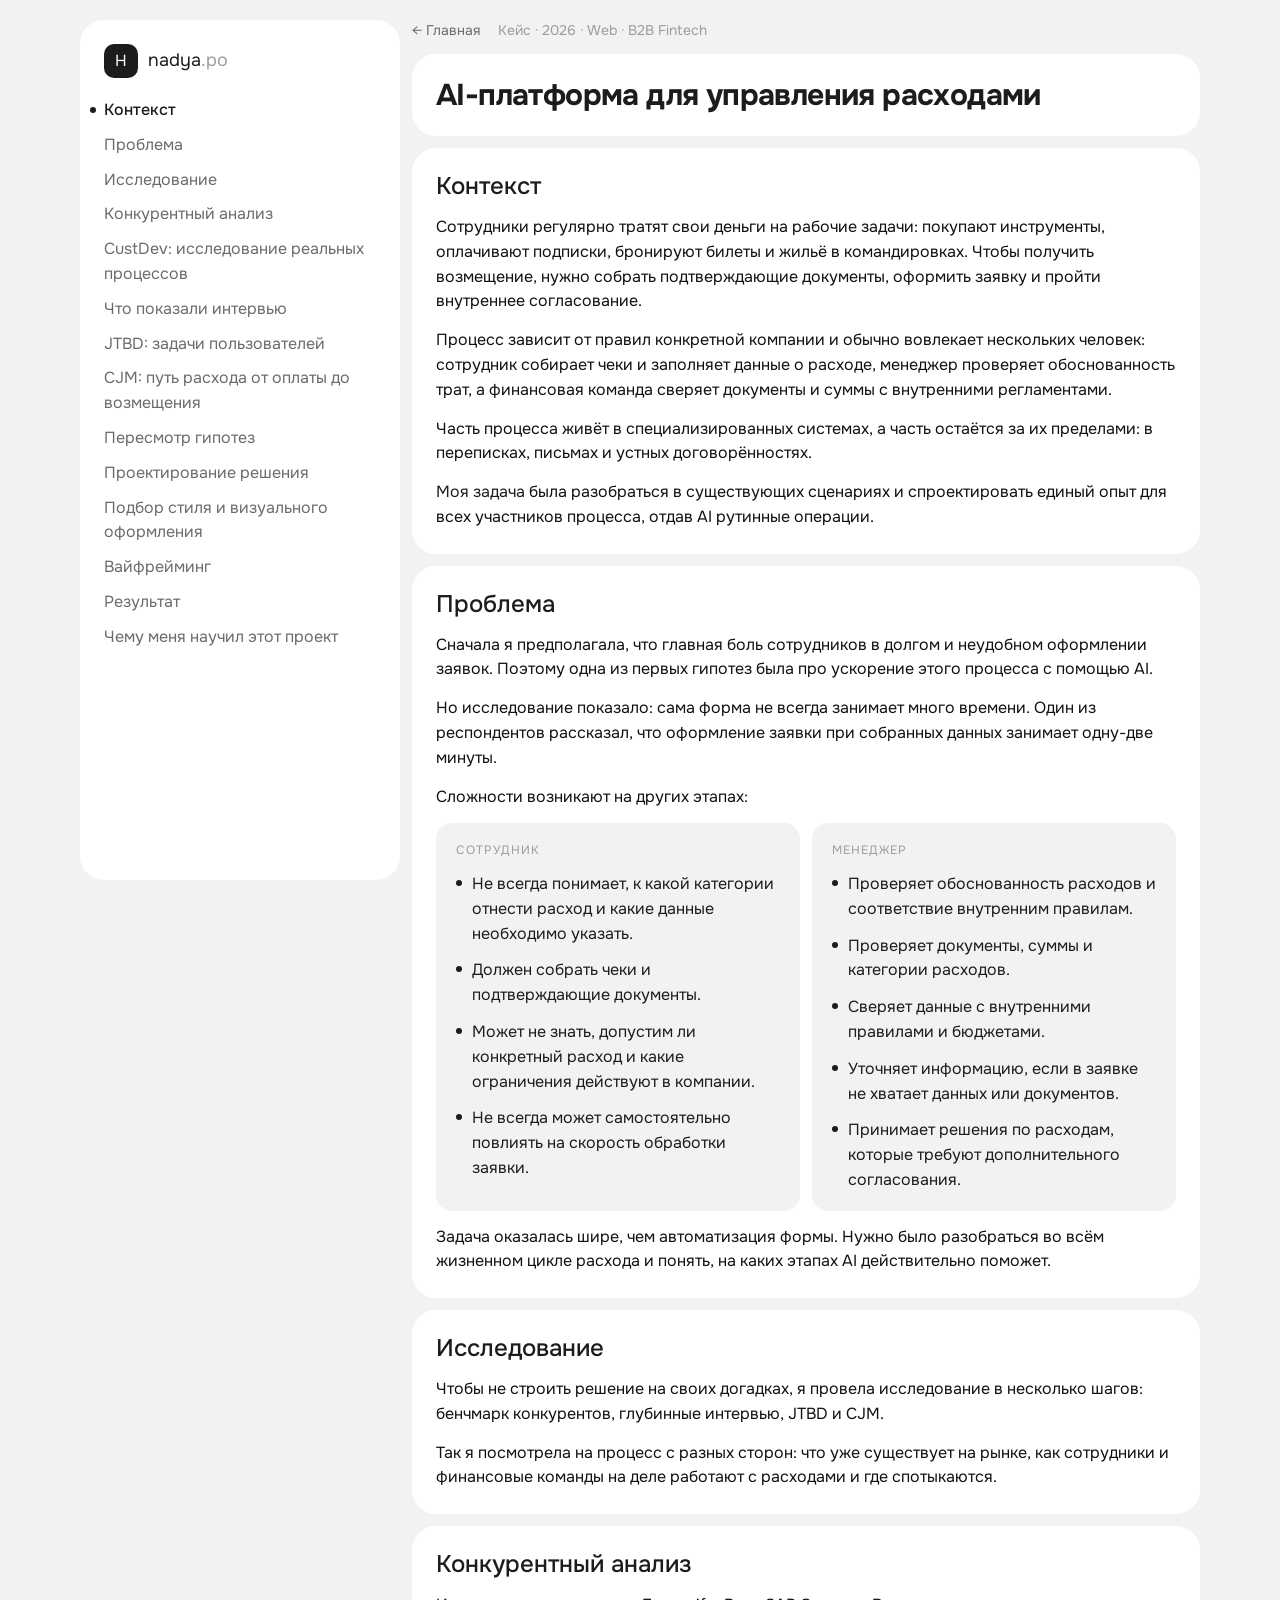
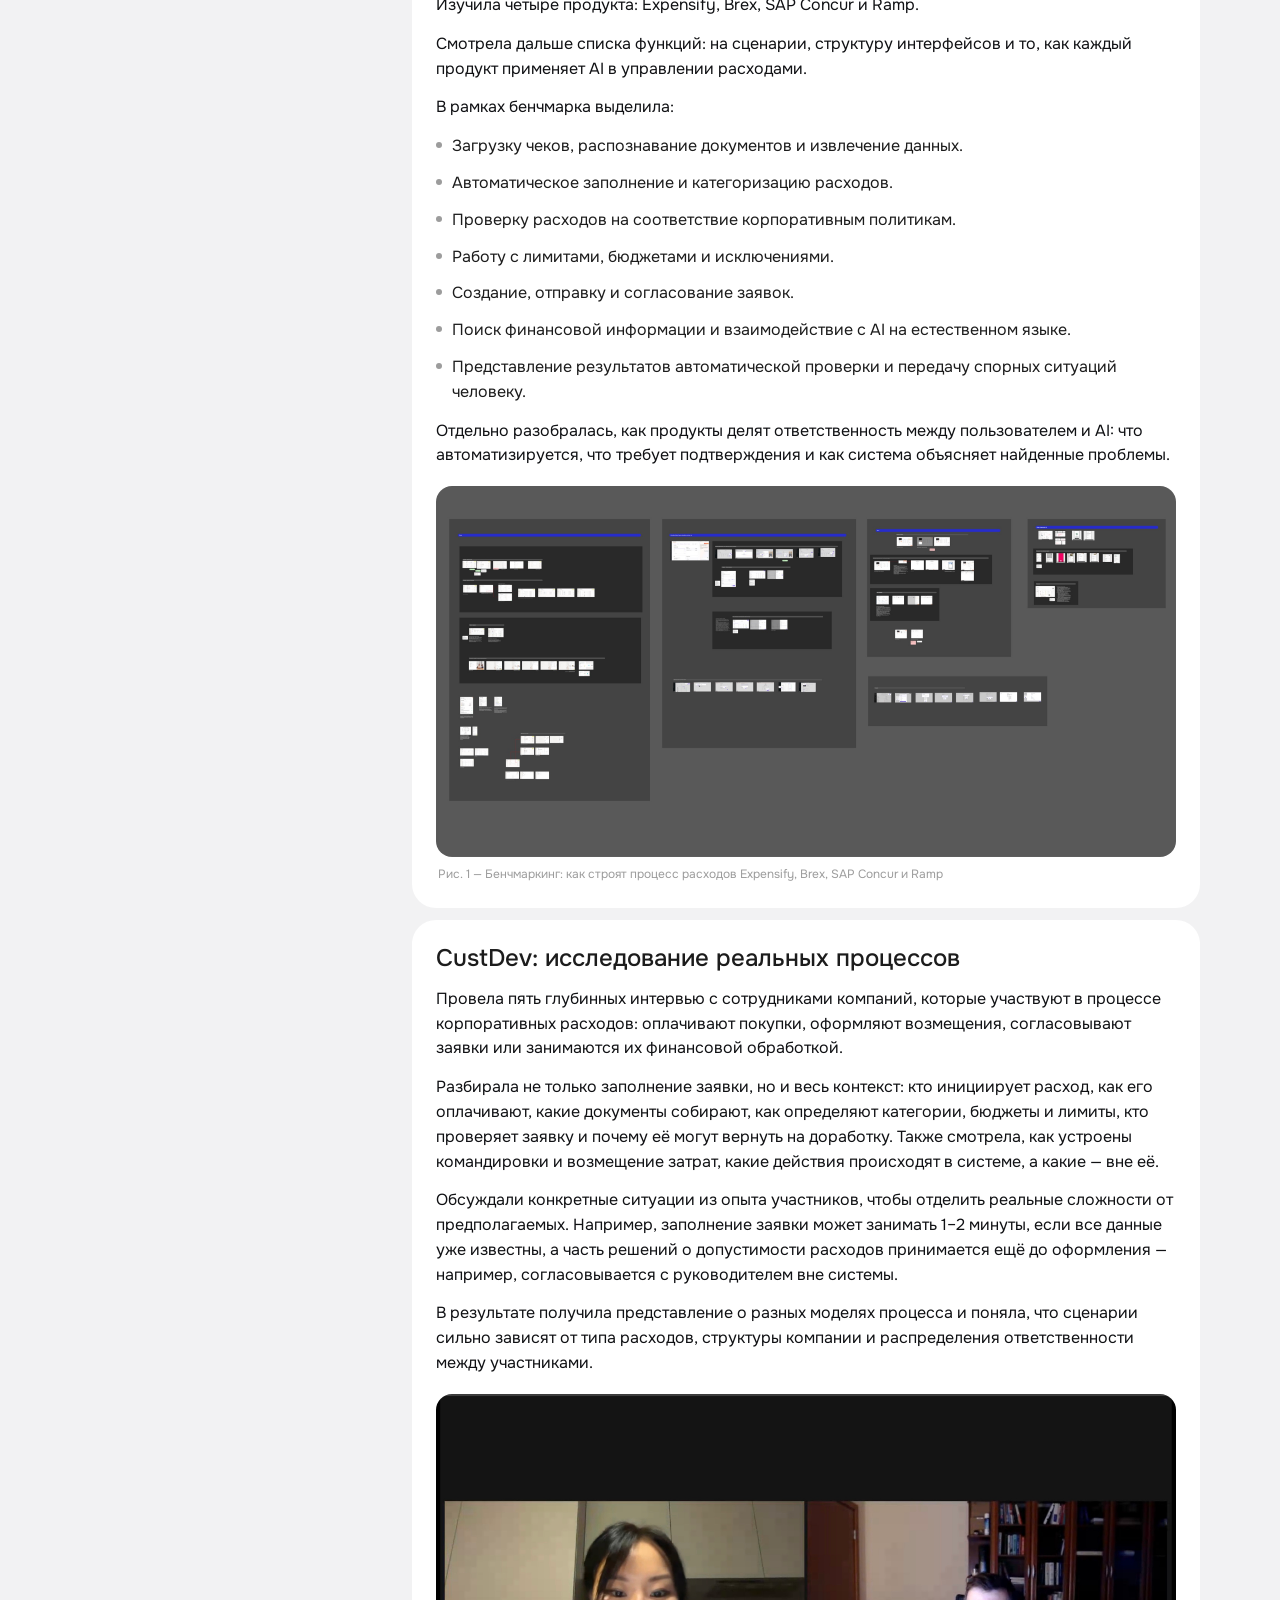
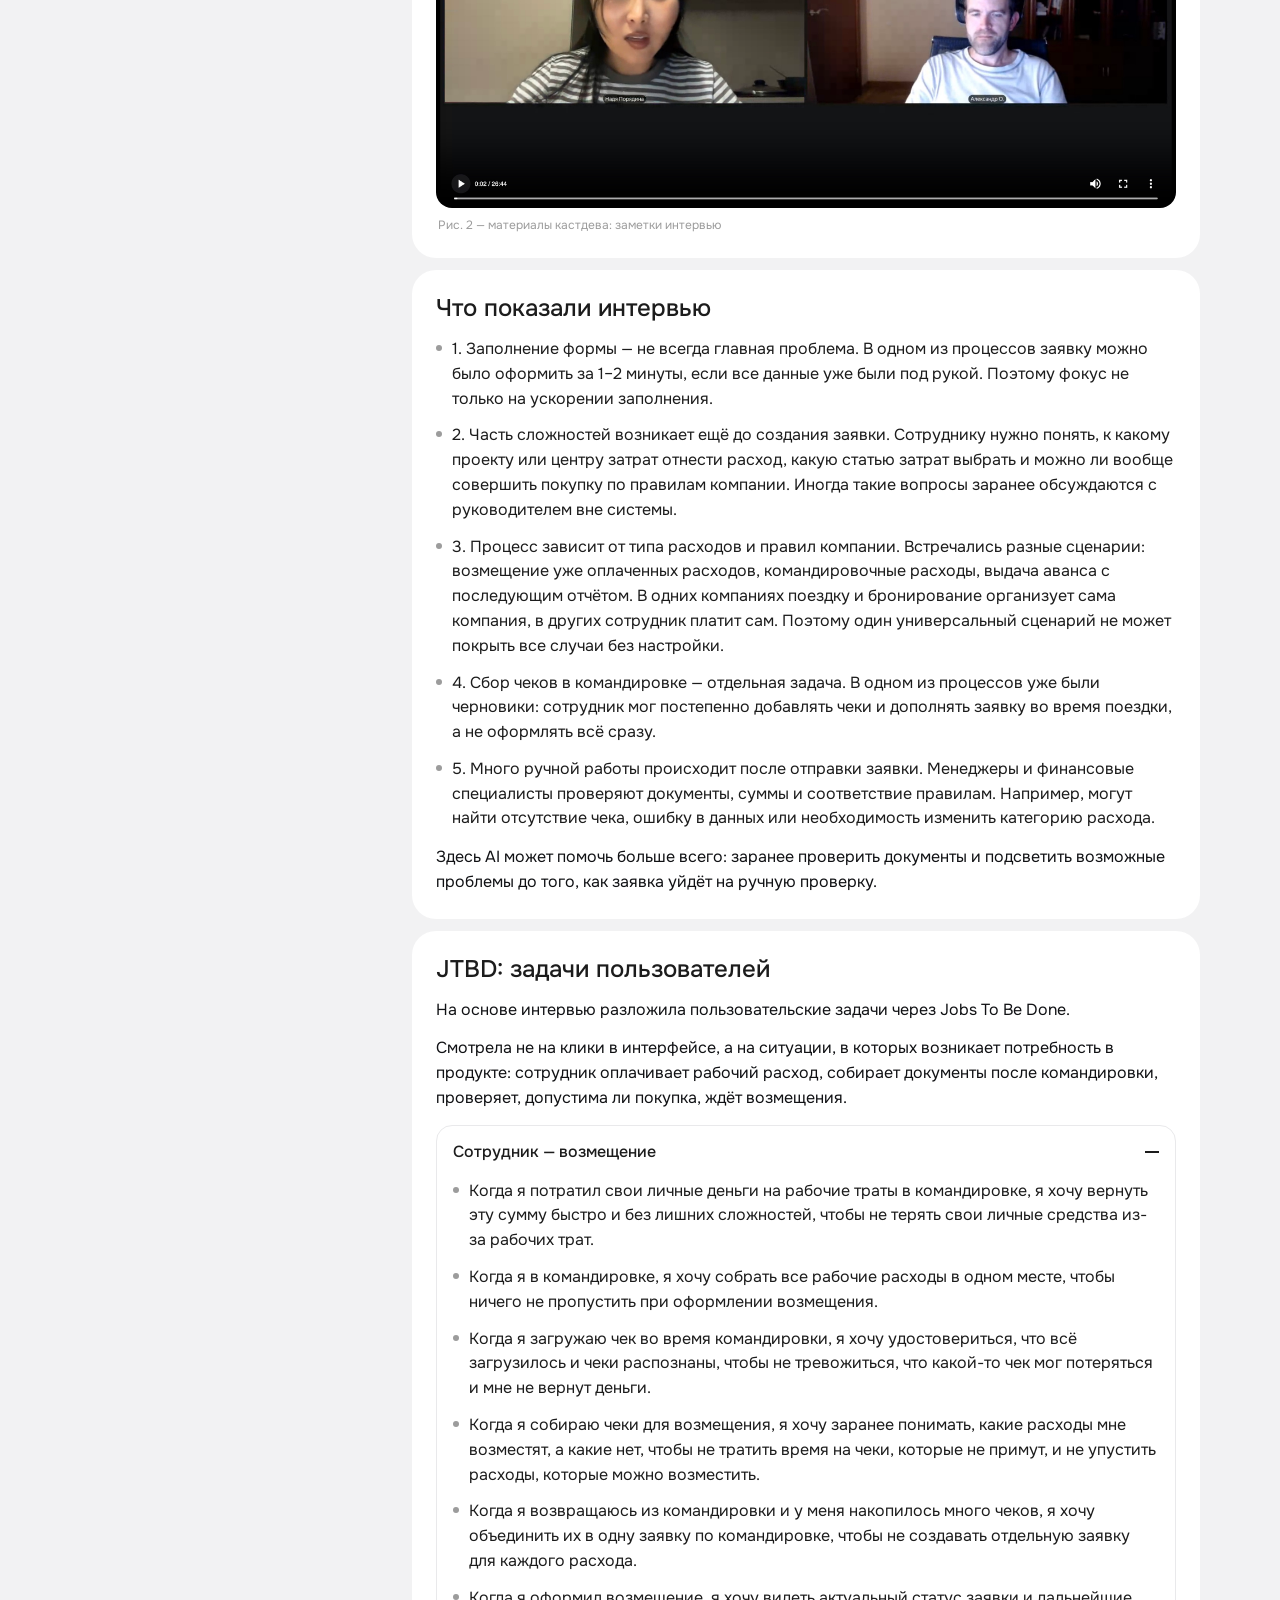
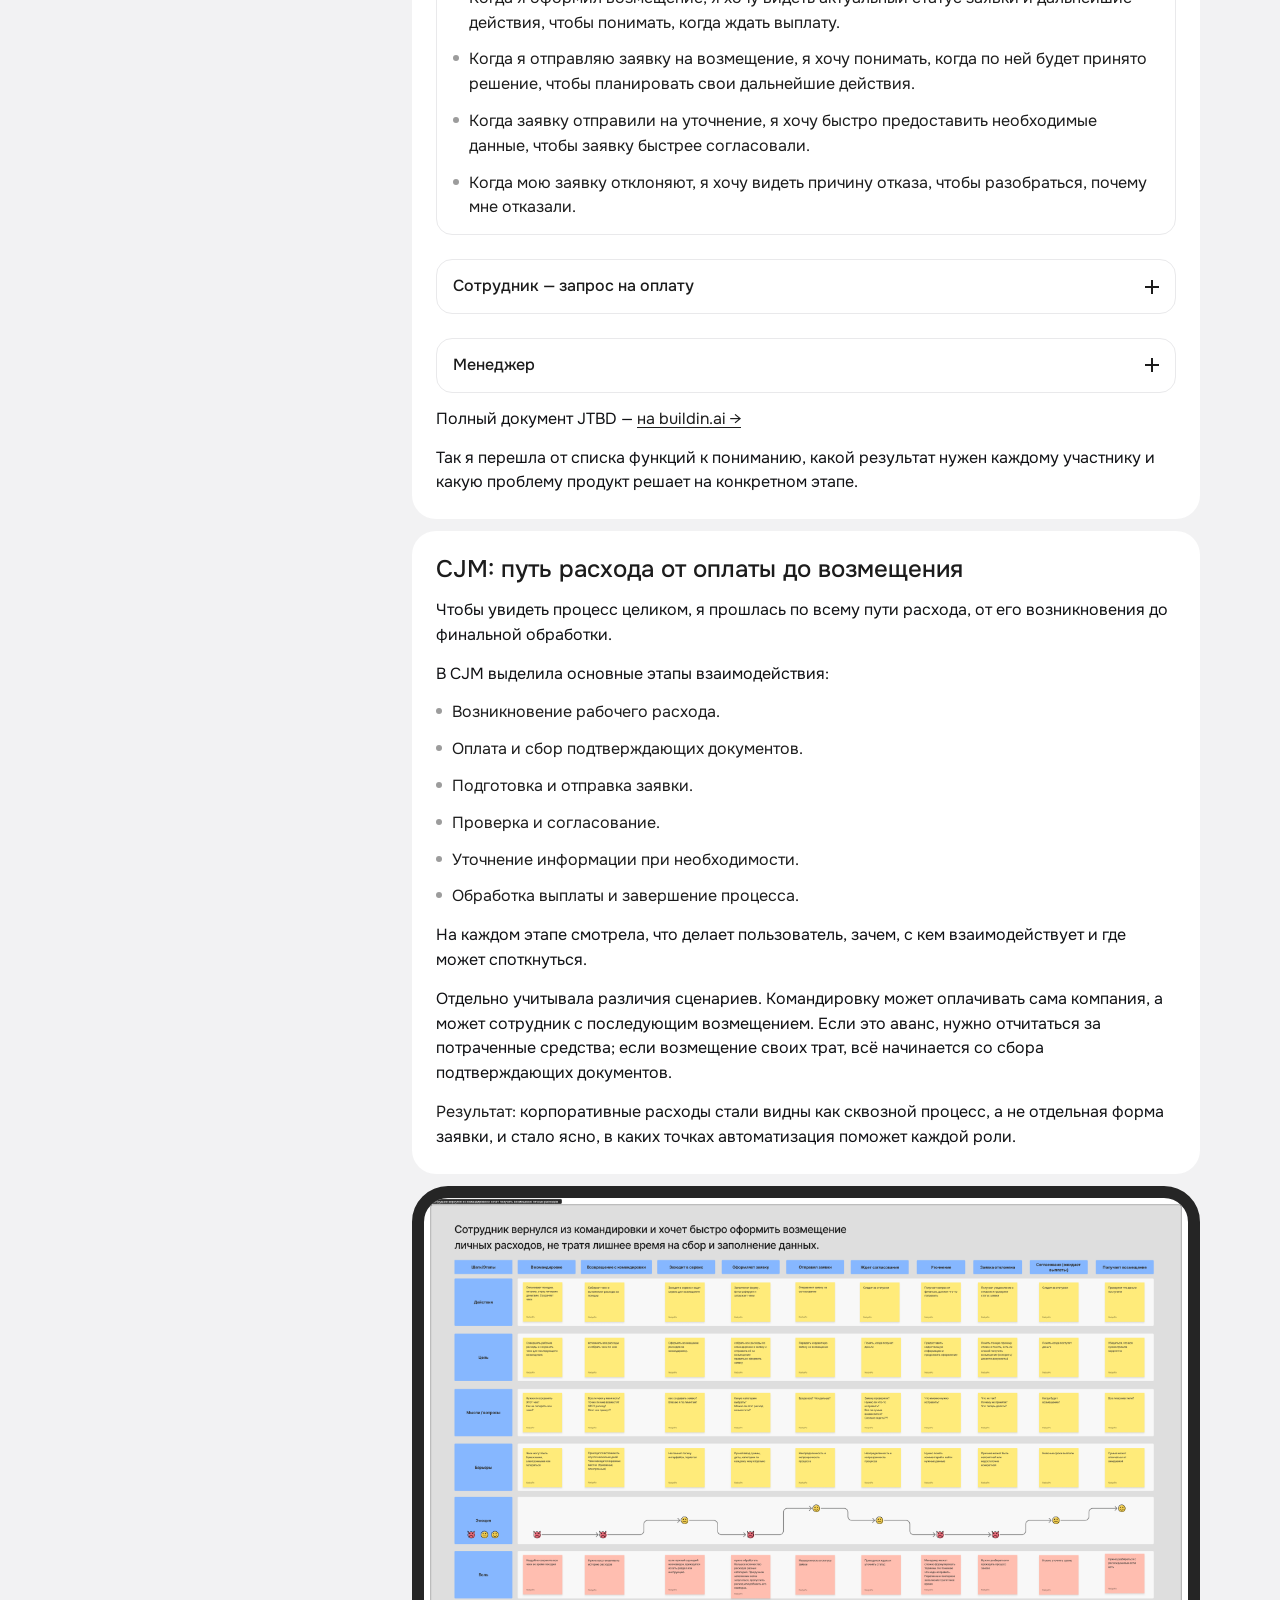
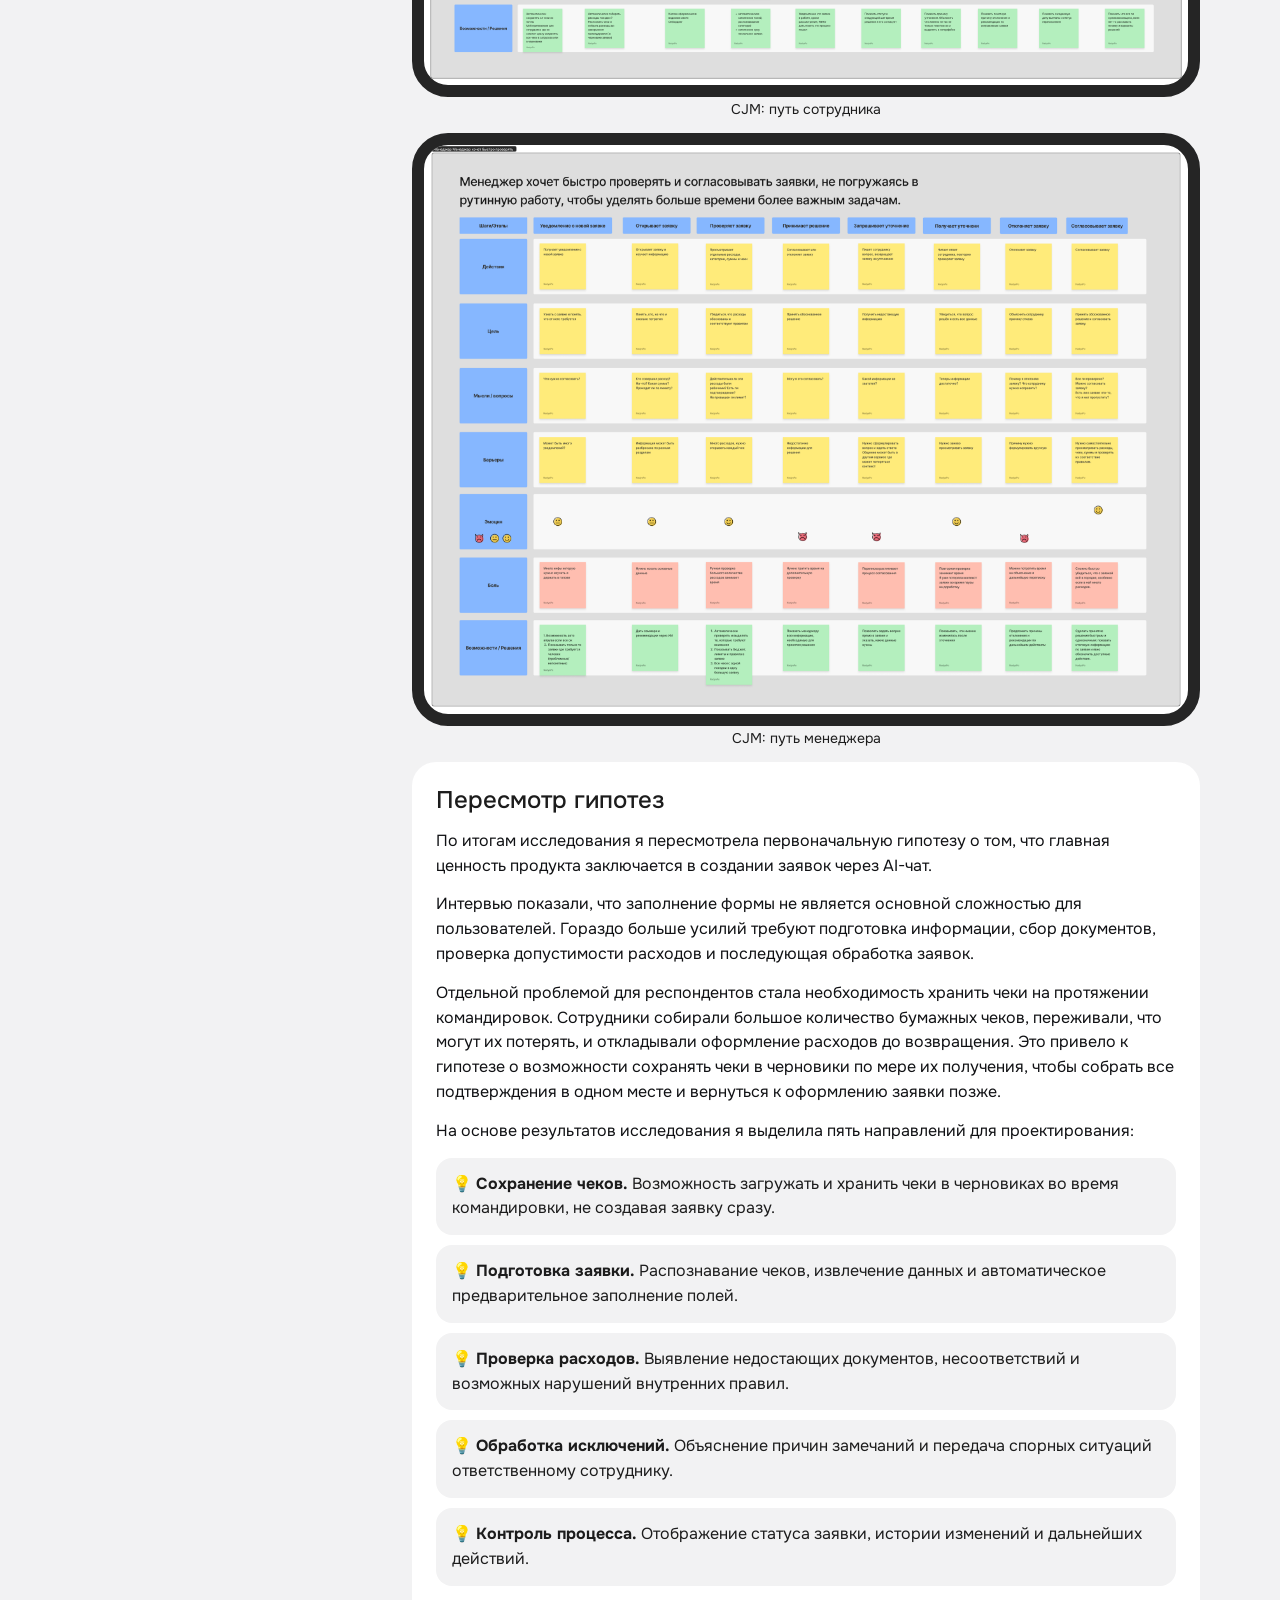
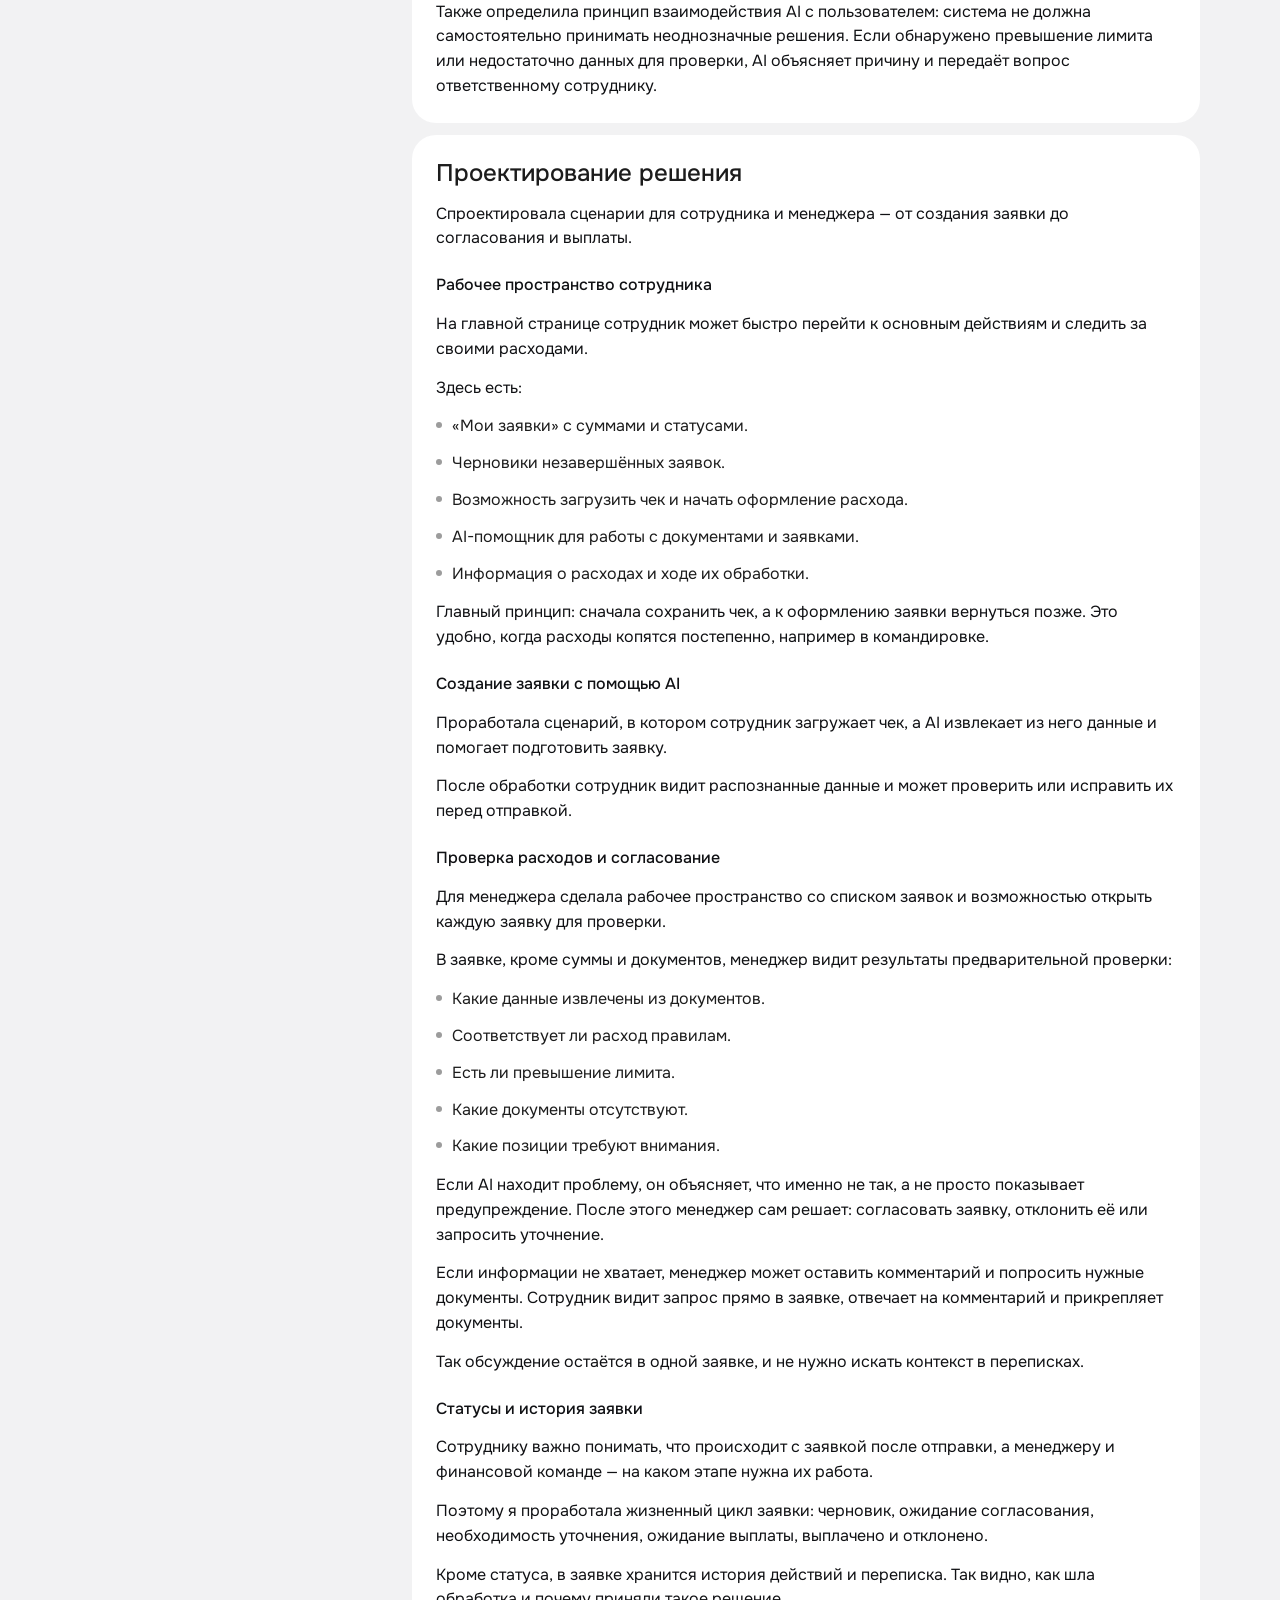
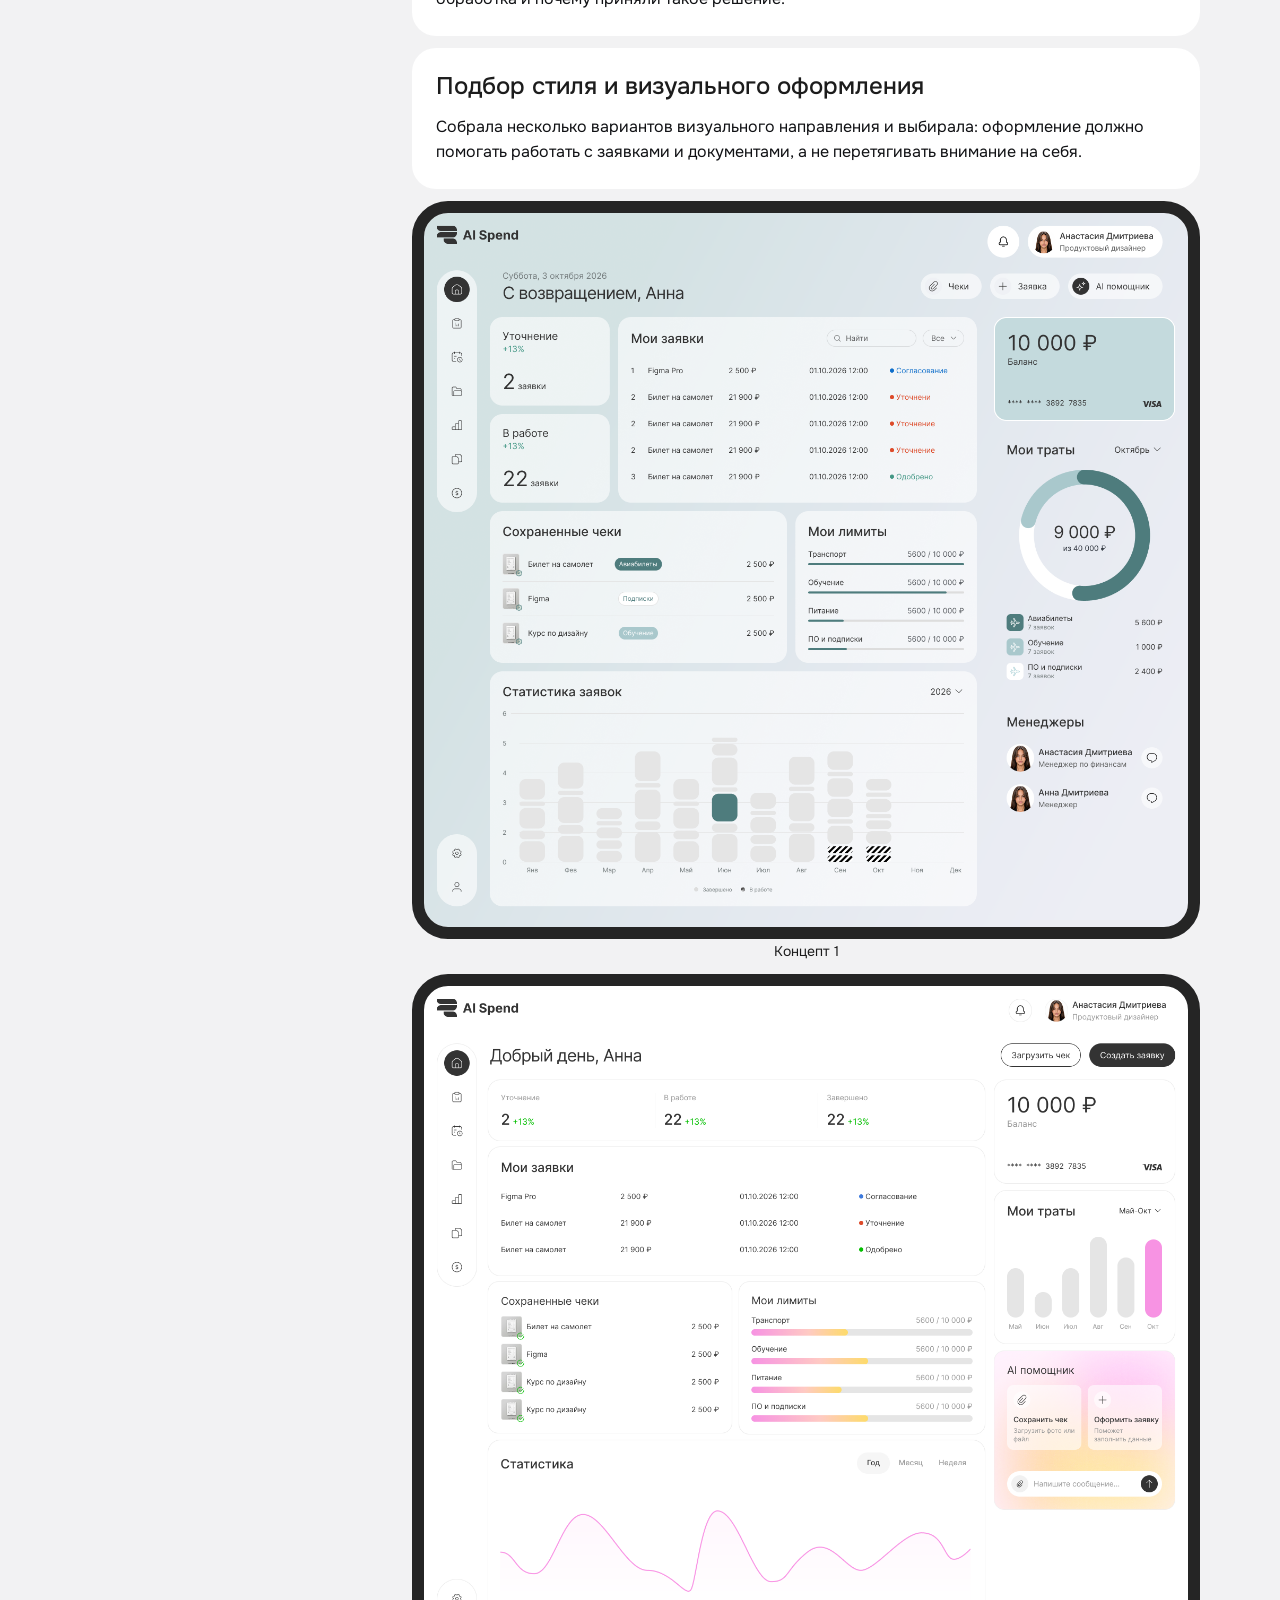
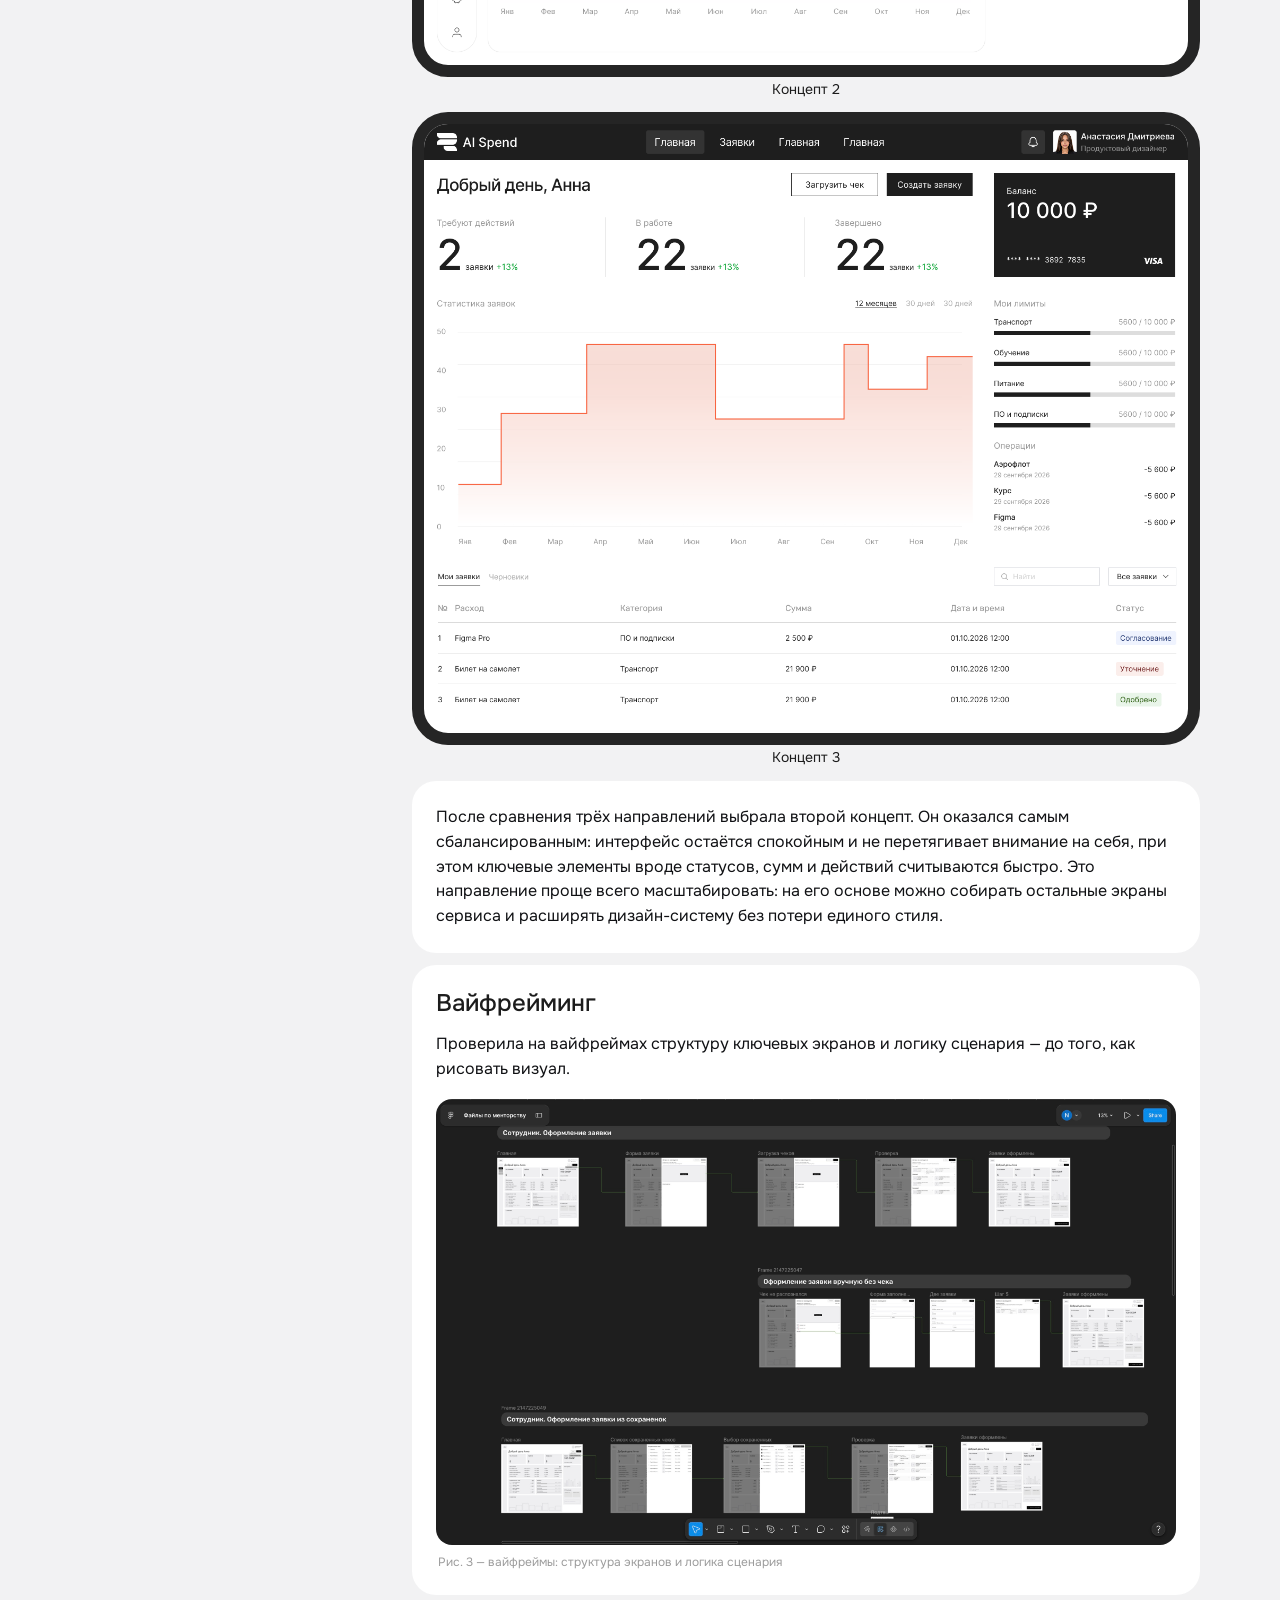
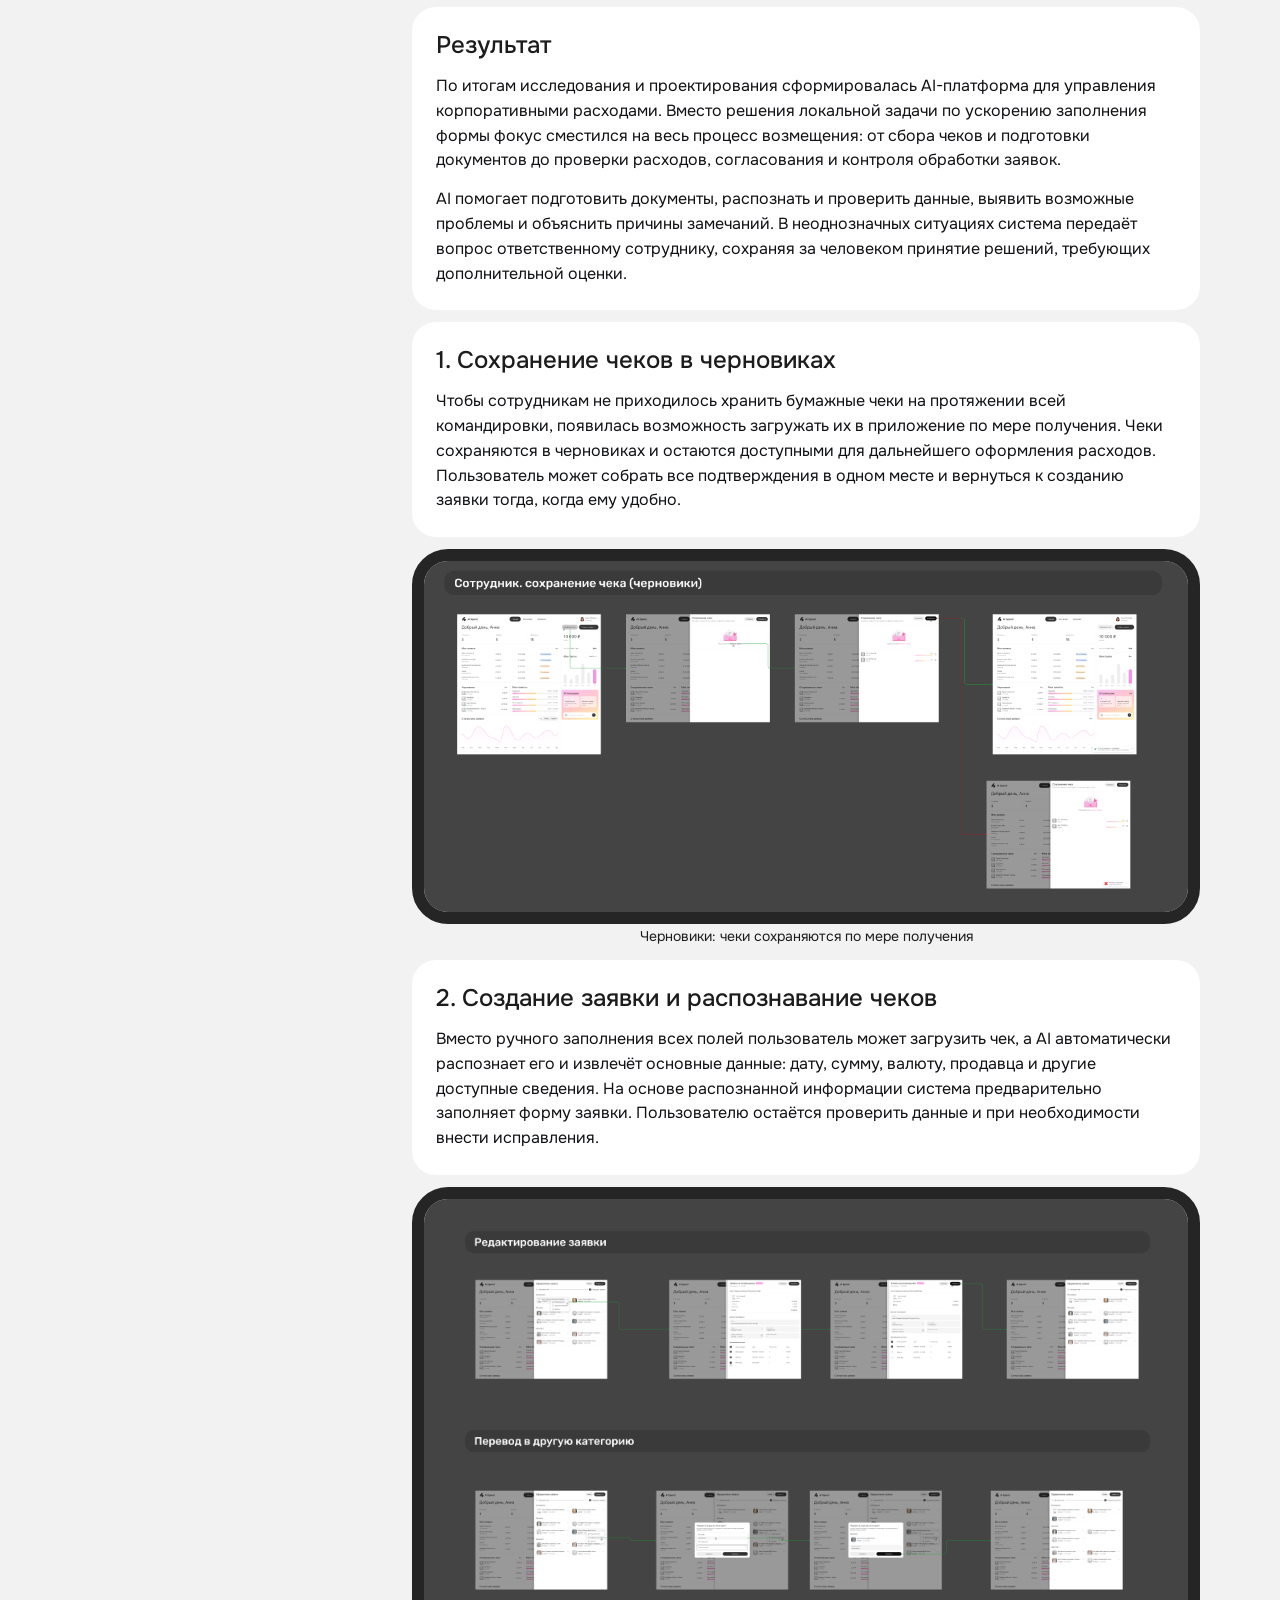
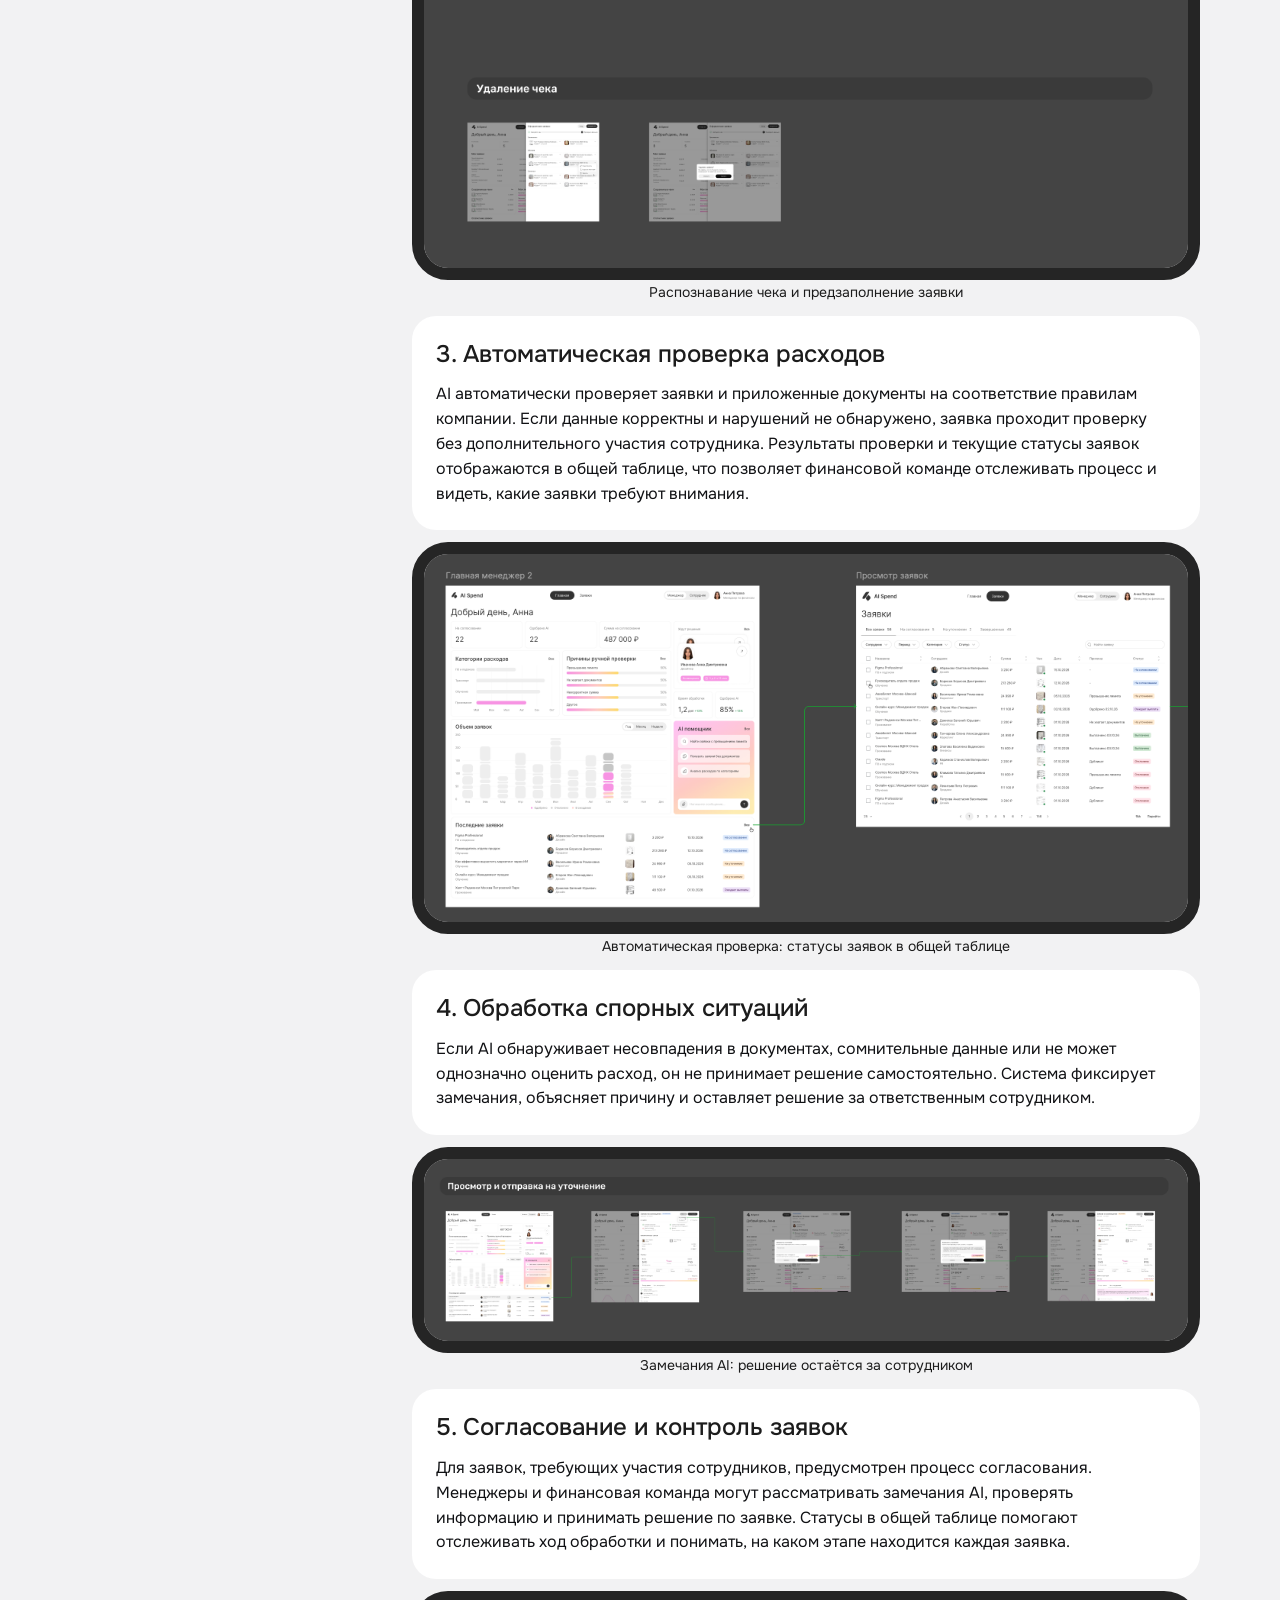
==== commit 65256fd6: "Кейс AI-платформы: аккордеон JTBD, новая серия из 5 блоков в Результате, правки текстов" ====
--- a/case-ai-spend.html
+++ b/case-ai-spend.html
@@ -8,10 +8,23 @@
   <link rel="preconnect" href="https://fonts.googleapis.com">
   <link rel="preconnect" href="https://fonts.gstatic.com" crossorigin>
   <link href="https://fonts.googleapis.com/css2?family=Onest:wght@400&display=swap" rel="stylesheet">
-  <link rel="stylesheet" href="styles.css?v59">
+  <link rel="stylesheet" href="styles.css?v61">
   <style>
   .cell-kicker{font-size:24px;line-height:1.2;color:var(--ink);text-transform:none;letter-spacing:normal;font-weight:500}     .list p{font-size:16px;color:var(--ink)}
     .sub-head{font-weight:500;color:var(--ink);margin-top:8px}
+    .acc{border:1px solid var(--line);border-radius:var(--radius-in);overflow:hidden}
+    .acc + .acc{margin-top:10px}
+    .acc-head{width:100%;display:flex;align-items:center;justify-content:space-between;gap:12px;padding:14px 16px;border:none;background:transparent;cursor:pointer;font:inherit;font-size:16px;font-weight:500;color:var(--ink);text-align:left}
+    .acc-head:hover{background:var(--bg)}
+    .acc-icon{position:relative;width:14px;height:14px;flex:none}
+    .acc-icon::before,.acc-icon::after{content:'';position:absolute;left:50%;top:50%;background:var(--ink);transition:transform .25s}
+    .acc-icon::before{width:14px;height:2px;transform:translate(-50%,-50%)}
+    .acc-icon::after{width:2px;height:14px;transform:translate(-50%,-50%)}
+    .acc.open .acc-icon::after{transform:translate(-50%,-50%) rotate(90deg)}
+    .acc-body{display:grid;grid-template-rows:0fr;transition:grid-template-rows .3s ease}
+    .acc.open .acc-body{grid-template-rows:1fr}
+    .acc-inner{overflow:hidden}
+    .acc-inner .list{padding:0 16px 14px}
   </style>
 </head>
 <body>
@@ -29,9 +42,9 @@
       <a href="#research">Исследование</a>
       <a href="#benchmark">Конкурентный анализ</a>
       <a href="#custdev">CustDev: исследование реальных процессов</a>
+      <a href="#interviews">Что показали интервью</a>
       <a href="#jtbd">JTBD: задачи пользователей</a>
       <a href="#cjm">CJM: путь расхода от оплаты до возмещения</a>
-      <a href="#interviews">Что показали интервью</a>
       <a href="#hypotheses">Пересмотр гипотез</a>
       <a href="#design">Проектирование решения</a>
       <a href="#concepts">Подбор стиля и визуального оформления</a>
@@ -100,7 +113,7 @@
       <span class="cell-kicker">Конкурентный анализ</span>
       <p class="cell-text primary">Изучила четыре продукта: Expensify, Brex, SAP Concur и Ramp.</p>
       <p class="cell-text primary">Смотрела дальше списка функций: на сценарии, структуру интерфейсов и то, как каждый продукт применяет AI в управлении расходами.</p>
-      <p class="cell-text primary">В рамках бенчмарка рассмотрела:</p>
+      <p class="cell-text primary">В рамках бенчмарка выделила:</p>
       <ul class="list">
         <li><p>Загрузку чеков, распознавание документов и извлечение данных.</p></li>
         <li><p>Автоматическое заполнение и категоризацию расходов.</p></li>
@@ -127,13 +140,27 @@
 
     </section>
 
+    <section class="cell s12" id="interviews">
+      <span class="cell-kicker">Что показали интервью</span>
+      <ul class="list">
+        <li><p><b>1. Заполнение формы — не всегда главная проблема.</b> В одном из процессов заявку можно было оформить за 1–2 минуты, если все данные уже были под рукой. Поэтому фокус не только на ускорении заполнения.</p></li>
+        <li><p><b>2. Часть сложностей возникает ещё до создания заявки.</b> Сотруднику нужно понять, к какому проекту или центру затрат отнести расход, какую статью затрат выбрать и можно ли вообще совершить покупку по правилам компании. Иногда такие вопросы заранее обсуждаются с руководителем вне системы.</p></li>
+        <li><p><b>3. Процесс зависит от типа расходов и правил компании.</b> Встречались разные сценарии: возмещение уже оплаченных расходов, командировочные расходы, выдача аванса с последующим отчётом. В одних компаниях поездку и бронирование организует сама компания, в других сотрудник платит сам. Поэтому один универсальный сценарий не может покрыть все случаи без настройки.</p></li>
+        <li><p><b>4. Сбор чеков в командировке — отдельная задача.</b> В одном из процессов уже были черновики: сотрудник мог постепенно добавлять чеки и дополнять заявку во время поездки, а не оформлять всё сразу.</p></li>
+        <li><p><b>5. Много ручной работы происходит после отправки заявки.</b> Менеджеры и финансовые специалисты проверяют документы, суммы и соответствие правилам. Например, могут найти отсутствие чека, ошибку в данных или необходимость изменить категорию расхода.</p></li>
+      </ul>
+      <p class="cell-text primary">Здесь AI может помочь больше всего: заранее проверить документы и подсветить возможные проблемы до того, как заявка уйдёт на ручную проверку.</p>
+    </section>
+
     <section class="cell s12" id="jtbd">
       <span class="cell-kicker">JTBD: задачи пользователей</span>
       <p class="cell-text primary">На основе интервью разложила пользовательские задачи через Jobs To Be Done.</p>
       <p class="cell-text primary">Смотрела не на клики в интерфейсе, а на ситуации, в которых возникает потребность в продукте: сотрудник оплачивает рабочий расход, собирает документы после командировки, проверяет, допустима ли покупка, ждёт возмещения.</p>
 
-      <p class="cell-text primary sub-head">Сотрудник — возмещение</p>
-      <ul class="list">
+      <div class="acc open">
+        <button class="acc-head" type="button">Сотрудник — возмещение<span class="acc-icon"></span></button>
+        <div class="acc-body"><div class="acc-inner">
+<ul class="list">
         <li><p>Когда я потратил свои личные деньги на рабочие траты в командировке, я хочу вернуть эту сумму быстро и без лишних сложностей, чтобы не терять свои личные средства из-за рабочих трат.</p></li>
         <li><p>Когда я в командировке, я хочу собрать все рабочие расходы в одном месте, чтобы ничего не пропустить при оформлении возмещения.</p></li>
         <li><p>Когда я загружаю чек во время командировки, я хочу удостовериться, что всё загрузилось и чеки распознаны, чтобы не тревожиться, что какой-то чек мог потеряться и мне не вернут деньги.</p></li>
@@ -144,23 +171,33 @@
         <li><p>Когда заявку отправили на уточнение, я хочу быстро предоставить необходимые данные, чтобы заявку быстрее согласовали.</p></li>
         <li><p>Когда мою заявку отклоняют, я хочу видеть причину отказа, чтобы разобраться, почему мне отказали.</p></li>
       </ul>
-
-      <p class="cell-text primary sub-head">Сотрудник — запрос на оплату</p>
-      <ul class="list">
+        </div></div>
+      </div>
+
+      <div class="acc">
+        <button class="acc-head" type="button">Сотрудник — запрос на оплату<span class="acc-icon"></span></button>
+        <div class="acc-body"><div class="acc-inner">
+<ul class="list">
         <li><p>Когда мне нужно оплатить товар или услугу для работы, я хочу быстро и без лишних усилий создать запрос на оплату, чтобы не тратить свои личные средства.</p></li>
         <li><p>Когда я создаю запрос на оплату, я хочу видеть доступную сумму по лимиту, чтобы не ошибиться при указании суммы и не получить отказ.</p></li>
         <li><p>Когда мне нужно запросить оплату и я не знаю, какие данные указать, я хочу описать запрос текстом, чтобы не заполнять вручную большую форму.</p></li>
         <li><p>Когда я отправил запрос на оплату, я хочу видеть его статус, чтобы понимать, согласован ли он и когда будет выполнена оплата.</p></li>
       </ul>
-
-      <p class="cell-text primary sub-head">Менеджер</p>
-      <ul class="list">
+        </div></div>
+      </div>
+
+      <div class="acc">
+        <button class="acc-head" type="button">Менеджер<span class="acc-icon"></span></button>
+        <div class="acc-body"><div class="acc-inner">
+<ul class="list">
         <li><p>Когда я получаю заявку на возмещение, я хочу быстро понять, всё ли в ней в порядке, чтобы принять решение и не тратить на проверку много времени.</p></li>
         <li><p>Когда я проверяю заявку, я хочу понимать, соответствуют ли расходы правилам и лимитам компании, чтобы не одобрить то, что нельзя возмещать.</p></li>
         <li><p>Когда у меня накопилось много типовых заявок, я хочу согласовать несколько заявок одновременно, чтобы не тратить время на повторяющиеся действия.</p></li>
         <li><p>Когда в заявке недостаточно информации, я хочу быстро запросить её у сотрудника, чтобы продолжить проверку.</p></li>
         <li><p>Когда я отклоняю заявку, я хочу указать понятную причину отказа, чтобы сотрудник понимал результат проверки.</p></li>
       </ul>
+        </div></div>
+      </div>
       <p class="cell-text primary">Полный документ JTBD — <a href="https://buildin.ai/share/6bb5f079-7cc4-48f6-9607-86e9024f3926?code=38YFBV" target="_blank" rel="noopener">на buildin.ai →</a></p>
       <p class="cell-text primary">Так я перешла от списка функций к пониманию, какой результат нужен каждому участнику и какую проблему продукт решает на конкретном этапе.</p>
 
@@ -192,89 +229,61 @@
       <div style="text-align:center;font-size:14px;color:var(--ink);padding-top:2px">CJM: путь менеджера</div>
     </div>
 
-    <section class="cell s12" id="interviews">
-      <span class="cell-kicker">Что показали интервью</span>
-      <p class="cell-text primary"><b>1. Заполнение формы не всегда является основной проблемой.</b></p>
-      <p class="cell-text primary">В одном из исследованных процессов заявка оформлялась за одну-две минуты, когда все сведения были под рукой. Это заставило пересмотреть фокус на ускорении заполнения.</p>
-      <p class="cell-text primary"><b>2. Часть сложностей возникает ещё до создания заявки.</b></p>
-      <p class="cell-text primary">Сотруднику нужно понимать, к какому проекту или центру финансовой ответственности отнести расход, какую статью затрат выбрать и допустима ли покупка по правилам компании. При этом часть решений может заранее согласовываться с руководителем вне системы.</p>
-      <p class="cell-text primary"><b>3. Процесс зависит от типа расходов и внутренних правил компании.</b></p>
-      <p class="cell-text primary">В исследованных сценариях встречались разные модели: возмещение уже оплаченных расходов, командировочные расходы и выдача аванса с последующим отчётом. В одних компаниях поездку и бронирование организует сама компания, в других сотрудник сначала оплачивает расходы самостоятельно.</p>
-      <p class="cell-text primary">Поэтому универсальный сценарий оформления не может учитывать все ситуации без дополнительной настройки.</p>
-      <p class="cell-text primary"><b>4. Сбор чеков во время командировки требует отдельного внимания.</b></p>
-      <p class="cell-text primary">В одном из исследованных процессов уже использовались черновики, в которых сотрудник мог постепенно собирать чеки и дополнять заявку во время поездки. Это позволяло не оформлять все расходы сразу.</p>
-      <p class="cell-text primary"><b>5. Значительная часть ручной работы может приходиться на проверку после отправки заявки.</b></p>
-      <p class="cell-text primary">Менеджеры и финансовые специалисты проверяют документы, суммы и соответствие расходов правилам. Например, могут обнаружить отсутствие чека, несоответствие данных или необходимость изменить категорию расхода.</p>
-      <p class="cell-text primary">Здесь AI может дать больше всего: заранее проверить документы и подсветить возможные проблемы до того, как заявка уйдёт на ручную проверку.</p>
-    </section>
 
     <section class="cell s12" id="hypotheses">
       <span class="cell-kicker">Пересмотр гипотез</span>
-      <p class="cell-text primary">После исследования я пересмотрела изначальную гипотезу, что главная ценность продукта в создании заявки через AI-чат.</p>
-      <p class="cell-text primary">Интервью не подтвердили, что именно заполнение формы является главным источником трудностей. При этом обнаружились другие точки приложения усилий: подготовка информации, работа с документами, проверка допустимости расходов и обработка заявок.</p>
-      <p class="cell-text primary">Я выделила несколько направлений для проектирования:</p>
+      <p class="cell-text primary">По итогам исследования я пересмотрела первоначальную гипотезу о том, что главная ценность продукта заключается в создании заявок через AI-чат.</p>
+      <p class="cell-text primary">Интервью показали, что заполнение формы не является основной сложностью для пользователей. Гораздо больше усилий требуют подготовка информации, сбор документов, проверка допустимости расходов и последующая обработка заявок.</p>
+      <p class="cell-text primary">Отдельной проблемой для респондентов стала необходимость хранить чеки на протяжении командировок. Сотрудники собирали большое количество бумажных чеков, переживали, что могут их потерять, и откладывали оформление расходов до возвращения. Это привело к гипотезе о возможности сохранять чеки в черновики по мере их получения, чтобы собрать все подтверждения в одном месте и вернуться к оформлению заявки позже.</p>
+      <p class="cell-text primary">На основе результатов исследования я выделила пять направлений для проектирования:</p>
       <div style="display:flex;flex-direction:column;gap:10px">
-        <div style="background:var(--bg);border-radius:var(--radius-in);padding:14px 16px;font-size:16px;color:var(--ink)">💡 <b>Подготовка заявки:</b> распознавание чеков, извлечение данных и предварительное заполнение полей.</div>
-        <div style="background:var(--bg);border-radius:var(--radius-in);padding:14px 16px;font-size:16px;color:var(--ink)">💡 <b>Проверка расходов:</b> поиск отсутствующих документов, несоответствий и возможных нарушений внутренних правил.</div>
-        <div style="background:var(--bg);border-radius:var(--radius-in);padding:14px 16px;font-size:16px;color:var(--ink)">💡 <b>Работа с исключениями:</b> объяснение причин замечаний и передача спорных ситуаций на рассмотрение ответственному сотруднику.</div>
-        <div style="background:var(--bg);border-radius:var(--radius-in);padding:14px 16px;font-size:16px;color:var(--ink)">💡 <b>Контроль процесса:</b> отображение текущего статуса, истории изменений и следующих действий.</div>
-      </div>
-      <p class="cell-text primary">Отдельно заложила правило: неоднозначные решения AI не принимает сам. Если система находит превышение лимита или данных не хватает для проверки, она объясняет причину и передаёт вопрос ответственному человеку.</p>
+        <div style="background:var(--bg);border-radius:var(--radius-in);padding:14px 16px;font-size:16px;color:var(--ink)">💡 <b>Сохранение чеков.</b> Возможность загружать и хранить чеки в черновиках во время командировки, не создавая заявку сразу.</div>
+        <div style="background:var(--bg);border-radius:var(--radius-in);padding:14px 16px;font-size:16px;color:var(--ink)">💡 <b>Подготовка заявки.</b> Распознавание чеков, извлечение данных и автоматическое предварительное заполнение полей.</div>
+        <div style="background:var(--bg);border-radius:var(--radius-in);padding:14px 16px;font-size:16px;color:var(--ink)">💡 <b>Проверка расходов.</b> Выявление недостающих документов, несоответствий и возможных нарушений внутренних правил.</div>
+        <div style="background:var(--bg);border-radius:var(--radius-in);padding:14px 16px;font-size:16px;color:var(--ink)">💡 <b>Обработка исключений.</b> Объяснение причин замечаний и передача спорных ситуаций ответственному сотруднику.</div>
+        <div style="background:var(--bg);border-radius:var(--radius-in);padding:14px 16px;font-size:16px;color:var(--ink)">💡 <b>Контроль процесса.</b> Отображение статуса заявки, истории изменений и дальнейших действий.</div>
+      </div>
+      <p class="cell-text primary">Также определила принцип взаимодействия AI с пользователем: система не должна самостоятельно принимать неоднозначные решения. Если обнаружено превышение лимита или недостаточно данных для проверки, AI объясняет причину и передаёт вопрос ответственному сотруднику.</p>
     </section>
 
     <section class="cell s12" id="design">
       <span class="cell-kicker">Проектирование решения</span>
-      <p class="cell-text primary">Я спроектировала сценарии для трёх ролей: сотрудника, менеджера и финансовой команды. Данные у всех общие, но задачи и глубина детализации у каждой роли свои.</p>
+      <p class="cell-text primary">Спроектировала сценарии для сотрудника и менеджера — от создания заявки до согласования и выплаты.</p>
 
       <p class="cell-text primary sub-head">Рабочее пространство сотрудника</p>
-      <p class="cell-text primary">Главная страница должна помогать сотруднику быстро перейти к основным действиям и контролировать свои расходы.</p>
-      <p class="cell-text primary">В рабочее пространство вошли:</p>
-      <ul class="list">
-        <li><p>Мои заявки с суммами и текущими статусами.</p></li>
-        <li><p>Черновики для сохранения незавершённых заявок.</p></li>
+      <p class="cell-text primary">На главной странице сотрудник может быстро перейти к основным действиям и следить за своими расходами.</p>
+      <p class="cell-text primary">Здесь есть:</p>
+      <ul class="list">
+        <li><p>«Мои заявки» с суммами и статусами.</p></li>
+        <li><p>Черновики незавершённых заявок.</p></li>
         <li><p>Возможность загрузить чек и начать оформление расхода.</p></li>
         <li><p>AI-помощник для работы с документами и заявками.</p></li>
         <li><p>Информация о расходах и ходе их обработки.</p></li>
       </ul>
-      <p class="cell-text primary">Главный принцип: сначала сохранить чек, а к оформлению заявки вернуться позже. Это важно, когда расходы копятся постепенно, как в командировке.</p>
+      <p class="cell-text primary">Главный принцип: сначала сохранить чек, а к оформлению заявки вернуться позже. Это удобно, когда расходы копятся постепенно, например в командировке.</p>
 
       <p class="cell-text primary sub-head">Создание заявки с помощью AI</p>
-      <p class="cell-text primary">Проработала сценарий, в котором сотрудник загружает чек, а AI извлекает из него информацию и помогает подготовить заявку.</p>
-      <p class="cell-text primary">После обработки пользователь видит распознанные данные и может проверить или отредактировать их перед отправкой.</p>
-      <p class="cell-text primary">В сценарии предусмотрены разные состояния:</p>
-      <ul class="list">
-        <li><p>Загрузка документа.</p></li>
-        <li><p>Обработка и распознавание данных.</p></li>
-        <li><p>Успешное извлечение информации.</p></li>
-        <li><p>Ошибка распознавания или отсутствие обязательных данных.</p></li>
-        <li><p>Необходимость уточнения.</p></li>
-        <li><p>Проверка и подтверждение заявки.</p></li>
-      </ul>
-      <p class="cell-text primary">Важно было развести действия AI и пользователя. Распознанный чек ещё не значит, что заявка создана или одобрена: сотрудник сам проверяет результат и подтверждает отправку.</p>
+      <p class="cell-text primary">Проработала сценарий, в котором сотрудник загружает чек, а AI извлекает из него данные и помогает подготовить заявку.</p>
+      <p class="cell-text primary">После обработки сотрудник видит распознанные данные и может проверить или исправить их перед отправкой.</p>
 
       <p class="cell-text primary sub-head">Проверка расходов и согласование</p>
-      <p class="cell-text primary">Для менеджера спроектировала рабочее пространство со списком заявок и возможностью перейти к подробной проверке каждой из них.</p>
-      <p class="cell-text primary">Внутри заявки, помимо суммы и документов, важны результаты предварительной проверки:</p>
+      <p class="cell-text primary">Для менеджера сделала рабочее пространство со списком заявок и возможностью открыть каждую заявку для проверки.</p>
+      <p class="cell-text primary">В заявке, кроме суммы и документов, менеджер видит результаты предварительной проверки:</p>
       <ul class="list">
         <li><p>Какие данные извлечены из документов.</p></li>
-        <li><p>Соответствует ли расход установленным правилам.</p></li>
+        <li><p>Соответствует ли расход правилам.</p></li>
         <li><p>Есть ли превышение лимита.</p></li>
         <li><p>Какие документы отсутствуют.</p></li>
-        <li><p>Какие позиции требуют дополнительного внимания.</p></li>
-      </ul>
-      <p class="cell-text primary">Если AI находит проблему, он объясняет, что именно не так, а не просто показывает предупреждение.</p>
-      <p class="cell-text primary">Например, при превышении лимита на проживание менеджер может увидеть размер превышения, состав расходов и позиции, которые не подлежат возмещению. После этого он самостоятельно принимает решение: согласовать заявку, отклонить её или запросить уточнение у сотрудника.</p>
-
-      <p class="cell-text primary sub-head">Работа с заявкой и уточнениями</p>
-      <p class="cell-text primary">Отдельно проработала сценарий взаимодействия сотрудника и менеджера после отправки заявки.</p>
-      <p class="cell-text primary">Если информации недостаточно, менеджер может запросить уточнение и оставить комментарий с конкретным перечнем необходимых данных или документов.</p>
-      <p class="cell-text primary">Сотрудник получает запрос непосредственно в заявке, может ответить на комментарий и приложить недостающие документы.</p>
-      <p class="cell-text primary">Так обсуждение остаётся связанным с конкретным расходом, а участникам не приходится искать контекст в сторонней переписке.</p>
+        <li><p>Какие позиции требуют внимания.</p></li>
+      </ul>
+      <p class="cell-text primary">Если AI находит проблему, он объясняет, что именно не так, а не просто показывает предупреждение. После этого менеджер сам решает: согласовать заявку, отклонить её или запросить уточнение.</p>
+      <p class="cell-text primary">Если информации не хватает, менеджер может оставить комментарий и попросить нужные документы. Сотрудник видит запрос прямо в заявке, отвечает на комментарий и прикрепляет документы.</p>
+      <p class="cell-text primary">Так обсуждение остаётся в одной заявке, и не нужно искать контекст в переписках.</p>
 
       <p class="cell-text primary sub-head">Статусы и история заявки</p>
-      <p class="cell-text primary">Для сотрудника важно понимать, что происходит с заявкой после отправки, а для менеджера и финансовой команды важно видеть, на каком этапе требуется их участие.</p>
-      <p class="cell-text primary">Поэтому я проработала жизненный цикл заявки с отдельными состояниями: черновик, ожидание согласования, необходимость уточнения, ожидание выплаты, выплачено и отклонено.</p>
-      <p class="cell-text primary">Помимо статуса, в заявке хранится история действий и обсуждение: так видно, как шла обработка и почему приняли именно такое решение.</p>
+      <p class="cell-text primary">Сотруднику важно понимать, что происходит с заявкой после отправки, а менеджеру и финансовой команде — на каком этапе нужна их работа.</p>
+      <p class="cell-text primary">Поэтому я проработала жизненный цикл заявки: черновик, ожидание согласования, необходимость уточнения, ожидание выплаты, выплачено и отклонено.</p>
+      <p class="cell-text primary">Кроме статуса, в заявке хранится история действий и переписка. Так видно, как шла обработка и почему приняли такое решение.</p>
     </section>
 
     <section class="cell s12" id="concepts">
@@ -308,20 +317,55 @@
 
     <section class="cell s12" id="outcomes">
       <span class="cell-kicker">Результат</span>
-      <p class="cell-text primary">По итогам исследования и проектирования у меня сложились сценарии и интерфейсы AI-платформы для управления корпоративными расходами.</p>
-      <p class="cell-text primary">Главное изменение в понимании задачи: вместо ускорения одной формы я рассмотрела весь путь, от подготовки документов до проверки и выплаты.</p>
-      <p class="cell-text primary">За время проекта:</p>
-      <ul class="list">
-        <li><p>Провела пять глубинных интервью и изучила реальные сценарии работы с корпоративными расходами.</p></li>
-        <li><p>Проанализировала четыре конкурентных продукта и подходы к применению AI в финансовых процессах.</p></li>
-        <li><p>Использовала JTBD и CJM для анализа задач пользователей и сквозного процесса возмещения расходов.</p></li>
-        <li><p>Пересмотрела первоначальные гипотезы на основе результатов исследования.</p></li>
-        <li><p>Выделила направления применения AI на разных этапах работы с расходами.</p></li>
-        <li><p>Спроектировала сценарии для сотрудника, менеджера и финансовой команды.</p></li>
-        <li><p>Проработала создание заявки, распознавание документов, проверку расходов, согласование и обработку уточнений.</p></li>
-      </ul>
-      <p class="cell-text primary"><b>Ключевой результат работы:</b> продукт вырос из идеи AI-помощника для заполнения формы в комплексный подход. AI здесь помогает подготовить данные, проверить их, объяснить возможные проблемы и снять часть ручной работы.</p>
-    </section>
+      <p class="cell-text primary">По итогам исследования и проектирования сформировалась AI-платформа для управления корпоративными расходами. Вместо решения локальной задачи по ускорению заполнения формы фокус сместился на весь процесс возмещения: от сбора чеков и подготовки документов до проверки расходов, согласования и контроля обработки заявок.</p>
+      <p class="cell-text primary">AI помогает подготовить документы, распознать и проверить данные, выявить возможные проблемы и объяснить причины замечаний. В неоднозначных ситуациях система передаёт вопрос ответственному сотруднику, сохраняя за человеком принятие решений, требующих дополнительной оценки.</p>
+    </section>
+
+
+    <section class="cell s12" id="drafts">
+      <span class="cell-kicker">1. Сохранение чеков в черновиках</span>
+      <p class="cell-text primary">Чтобы сотрудникам не приходилось хранить бумажные чеки на протяжении всей командировки, появилась возможность загружать их в приложение по мере получения. Чеки сохраняются в черновиках и остаются доступными для дальнейшего оформления расходов. Пользователь может собрать все подтверждения в одном месте и вернуться к созданию заявки тогда, когда ему удобно.</p>
+    </section>
+    <div style="grid-column:span 12">
+      <img class="zoomable" src="assets/case-ai-spend-drafts.png" alt="Сохранение чеков в черновиках" style="cursor:zoom-in;width:calc(100% - 24px);height:auto;display:block;border-radius:24px;outline:12px solid #252525;outline-offset:0;margin:12px auto">
+      <div style="text-align:center;font-size:14px;color:var(--ink);padding-top:2px">Черновики: чеки сохраняются по мере получения</div>
+    </div>
+
+    <section class="cell s12" id="request-ocr">
+      <span class="cell-kicker">2. Создание заявки и распознавание чеков</span>
+      <p class="cell-text primary">Вместо ручного заполнения всех полей пользователь может загрузить чек, а AI автоматически распознает его и извлечёт основные данные: дату, сумму, валюту, продавца и другие доступные сведения. На основе распознанной информации система предварительно заполняет форму заявки. Пользователю остаётся проверить данные и при необходимости внести исправления.</p>
+    </section>
+    <div style="grid-column:span 12">
+      <img class="zoomable" src="assets/case-ai-spend-request-create.png" alt="Создание заявки: распознавание чека и заполнение полей" style="cursor:zoom-in;width:calc(100% - 24px);height:auto;display:block;border-radius:24px;outline:12px solid #252525;outline-offset:0;margin:12px auto">
+      <div style="text-align:center;font-size:14px;color:var(--ink);padding-top:2px">Распознавание чека и предзаполнение заявки</div>
+    </div>
+
+    <section class="cell s12" id="auto-check">
+      <span class="cell-kicker">3. Автоматическая проверка расходов</span>
+      <p class="cell-text primary">AI автоматически проверяет заявки и приложенные документы на соответствие правилам компании. Если данные корректны и нарушений не обнаружено, заявка проходит проверку без дополнительного участия сотрудника. Результаты проверки и текущие статусы заявок отображаются в общей таблице, что позволяет финансовой команде отслеживать процесс и видеть, какие заявки требуют внимания.</p>
+    </section>
+    <div style="grid-column:span 12">
+      <img class="zoomable" src="assets/case-ai-spend-auto-check.png" alt="Автоматическая проверка расходов: таблица заявок со статусами" style="cursor:zoom-in;width:calc(100% - 24px);height:auto;display:block;border-radius:24px;outline:12px solid #252525;outline-offset:0;margin:12px auto">
+      <div style="text-align:center;font-size:14px;color:var(--ink);padding-top:2px">Автоматическая проверка: статусы заявок в общей таблице</div>
+    </div>
+
+    <section class="cell s12" id="exceptions">
+      <span class="cell-kicker">4. Обработка спорных ситуаций</span>
+      <p class="cell-text primary">Если AI обнаруживает несовпадения в документах, сомнительные данные или не может однозначно оценить расход, он не принимает решение самостоятельно. Система фиксирует замечания, объясняет причину и оставляет решение за ответственным сотрудником.</p>
+    </section>
+    <div style="grid-column:span 12">
+      <img class="zoomable" src="assets/case-ai-spend-exceptions.png" alt="Обработка спорных ситуаций: замечания AI в заявке" style="cursor:zoom-in;width:calc(100% - 24px);height:auto;display:block;border-radius:24px;outline:12px solid #252525;outline-offset:0;margin:12px auto">
+      <div style="text-align:center;font-size:14px;color:var(--ink);padding-top:2px">Замечания AI: решение остаётся за сотрудником</div>
+    </div>
+
+    <section class="cell s12" id="approval">
+      <span class="cell-kicker">5. Согласование и контроль заявок</span>
+      <p class="cell-text primary">Для заявок, требующих участия сотрудников, предусмотрен процесс согласования. Менеджеры и финансовая команда могут рассматривать замечания AI, проверять информацию и принимать решение по заявке. Статусы в общей таблице помогают отслеживать ход обработки и понимать, на каком этапе находится каждая заявка.</p>
+    </section>
+    <div style="grid-column:span 12">
+      <img class="zoomable" src="assets/case-ai-spend-approval.png" alt="Согласование и контроль заявок" style="cursor:zoom-in;width:calc(100% - 24px);height:auto;display:block;border-radius:24px;outline:12px solid #252525;outline-offset:0;margin:12px auto">
+      <div style="text-align:center;font-size:14px;color:var(--ink);padding-top:2px">Согласование заявки и контроль обработки</div>
+    </div>
 
     <div style="grid-column:span 12">
       <img class="zoomable" src="assets/case-ai-spend-main.png" alt="Главная дашборд с доступным лимитом и последними заявками" style="cursor:zoom-in;width:calc(100% - 24px);height:auto;display:block;border-radius:24px;outline:12px solid #252525;outline-offset:0;margin:12px auto">
@@ -415,5 +459,10 @@
 </div>
 
 <script src="app.js?v11"></script>
+<script>
+document.querySelectorAll('.acc-head').forEach(function (h) {
+  h.addEventListener('click', function () { h.closest('.acc').classList.toggle('open'); });
+});
+</script>
 </body>
 </html>
--- a/styles.css
+++ b/styles.css
@@ -89,9 +89,10 @@
 .proj-h-meta .sep { color: var(--ink-3); padding: 0 4px; }
 .proj-h-field { font-size: var(--text-s); color: var(--ink-2); }
 .proj-h-field b { color: var(--ink); font-weight: 500; }
-.proj-tags { display: flex; flex-wrap: wrap; gap: 8px; margin-top: auto; padding-top: 12px; }
-.mtag { background: var(--ink); color: #fff; font-size: var(--text-xs); padding: 6px 12px; border-radius: 999px; white-space: nowrap; }
-.mtag b { font-weight: 500; }
+.proj-tags { display: flex; flex-wrap: wrap; align-items: center; gap: 10px; margin-top: auto; padding-top: 12px; font-size: var(--text-s); color: var(--ink-2); }
+.mtag { background: none; color: var(--ink-2); font-size: var(--text-s); padding: 0; border-radius: 0; white-space: normal; }
+.mtag b { color: var(--primary); font-weight: 500; }
+.mtag + .mtag::before { content: ''; display: inline-block; width: 4px; height: 4px; border-radius: 50%; background: var(--ink-3); margin-right: 10px; vertical-align: middle; }
 @media (max-width: 800px) {
   .cell.proj-h { display: none; }
   .cell.proj-old { display: flex; flex-direction: column; }
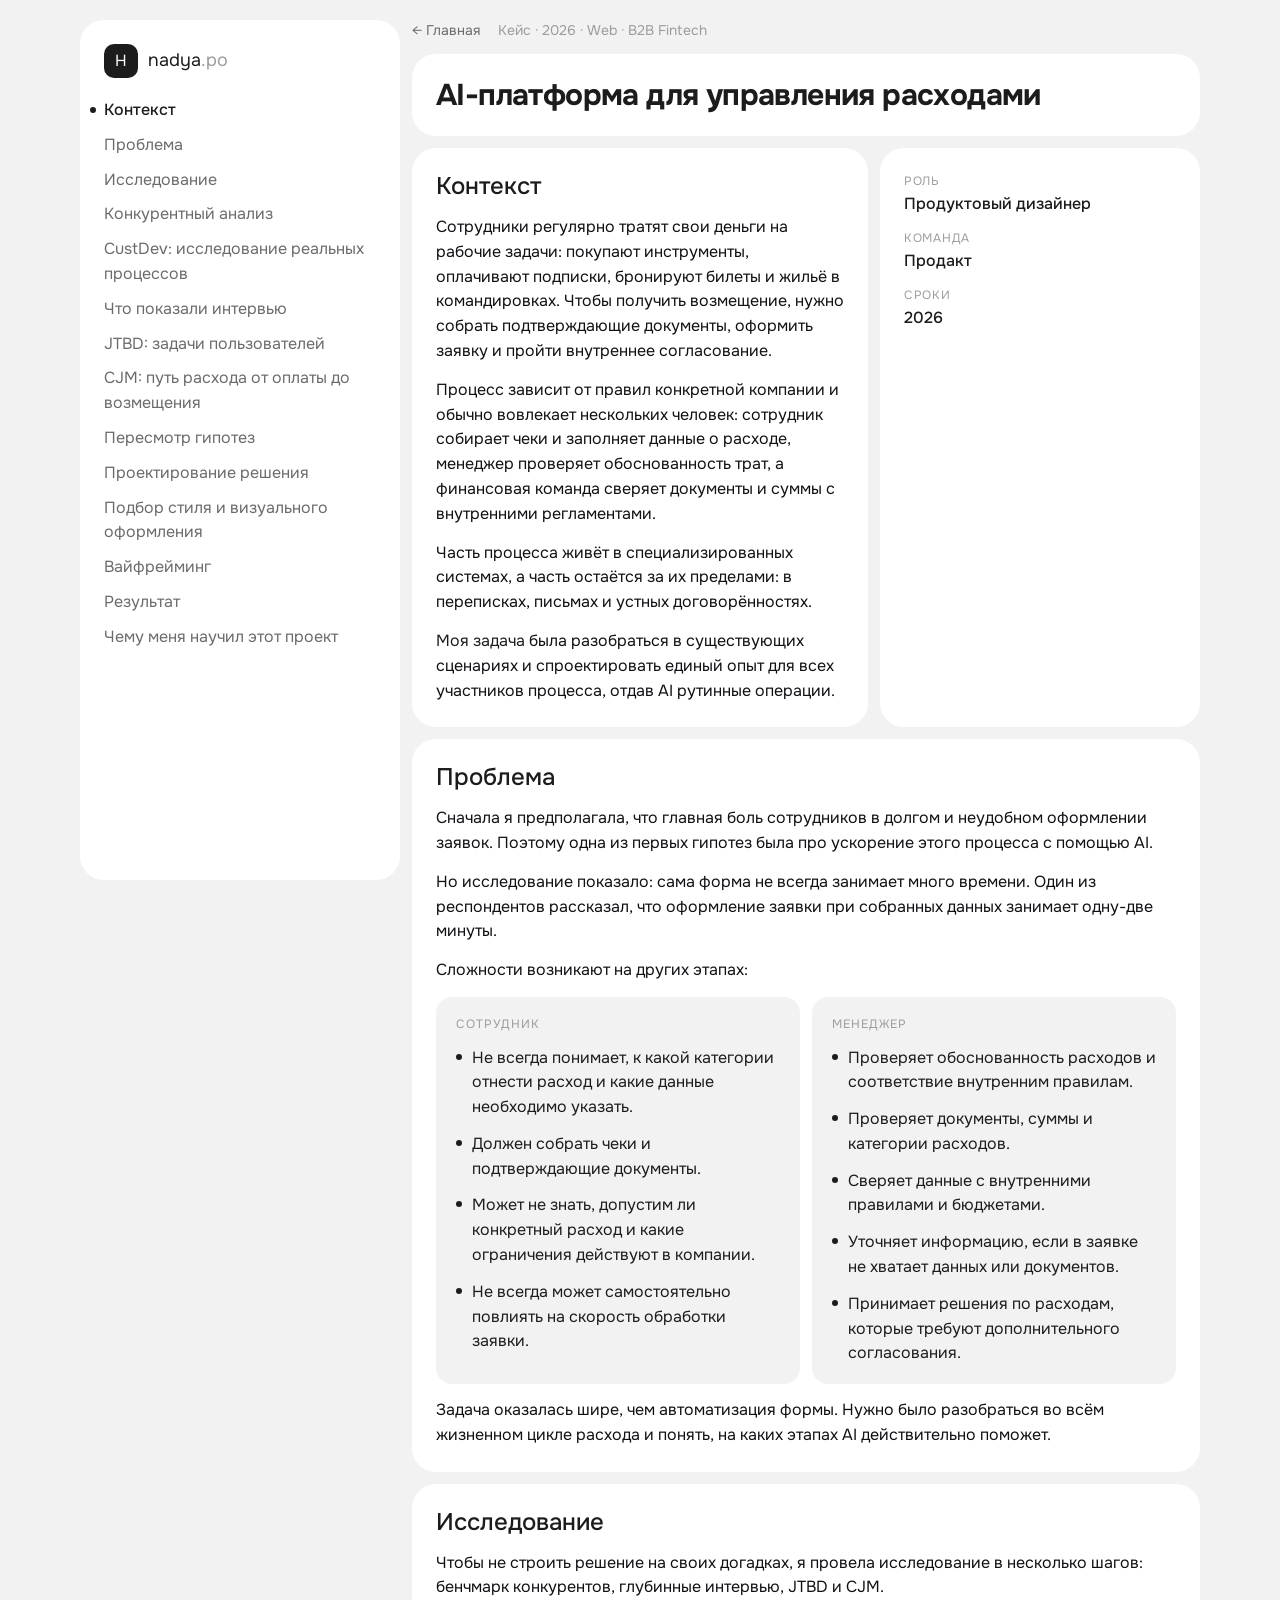
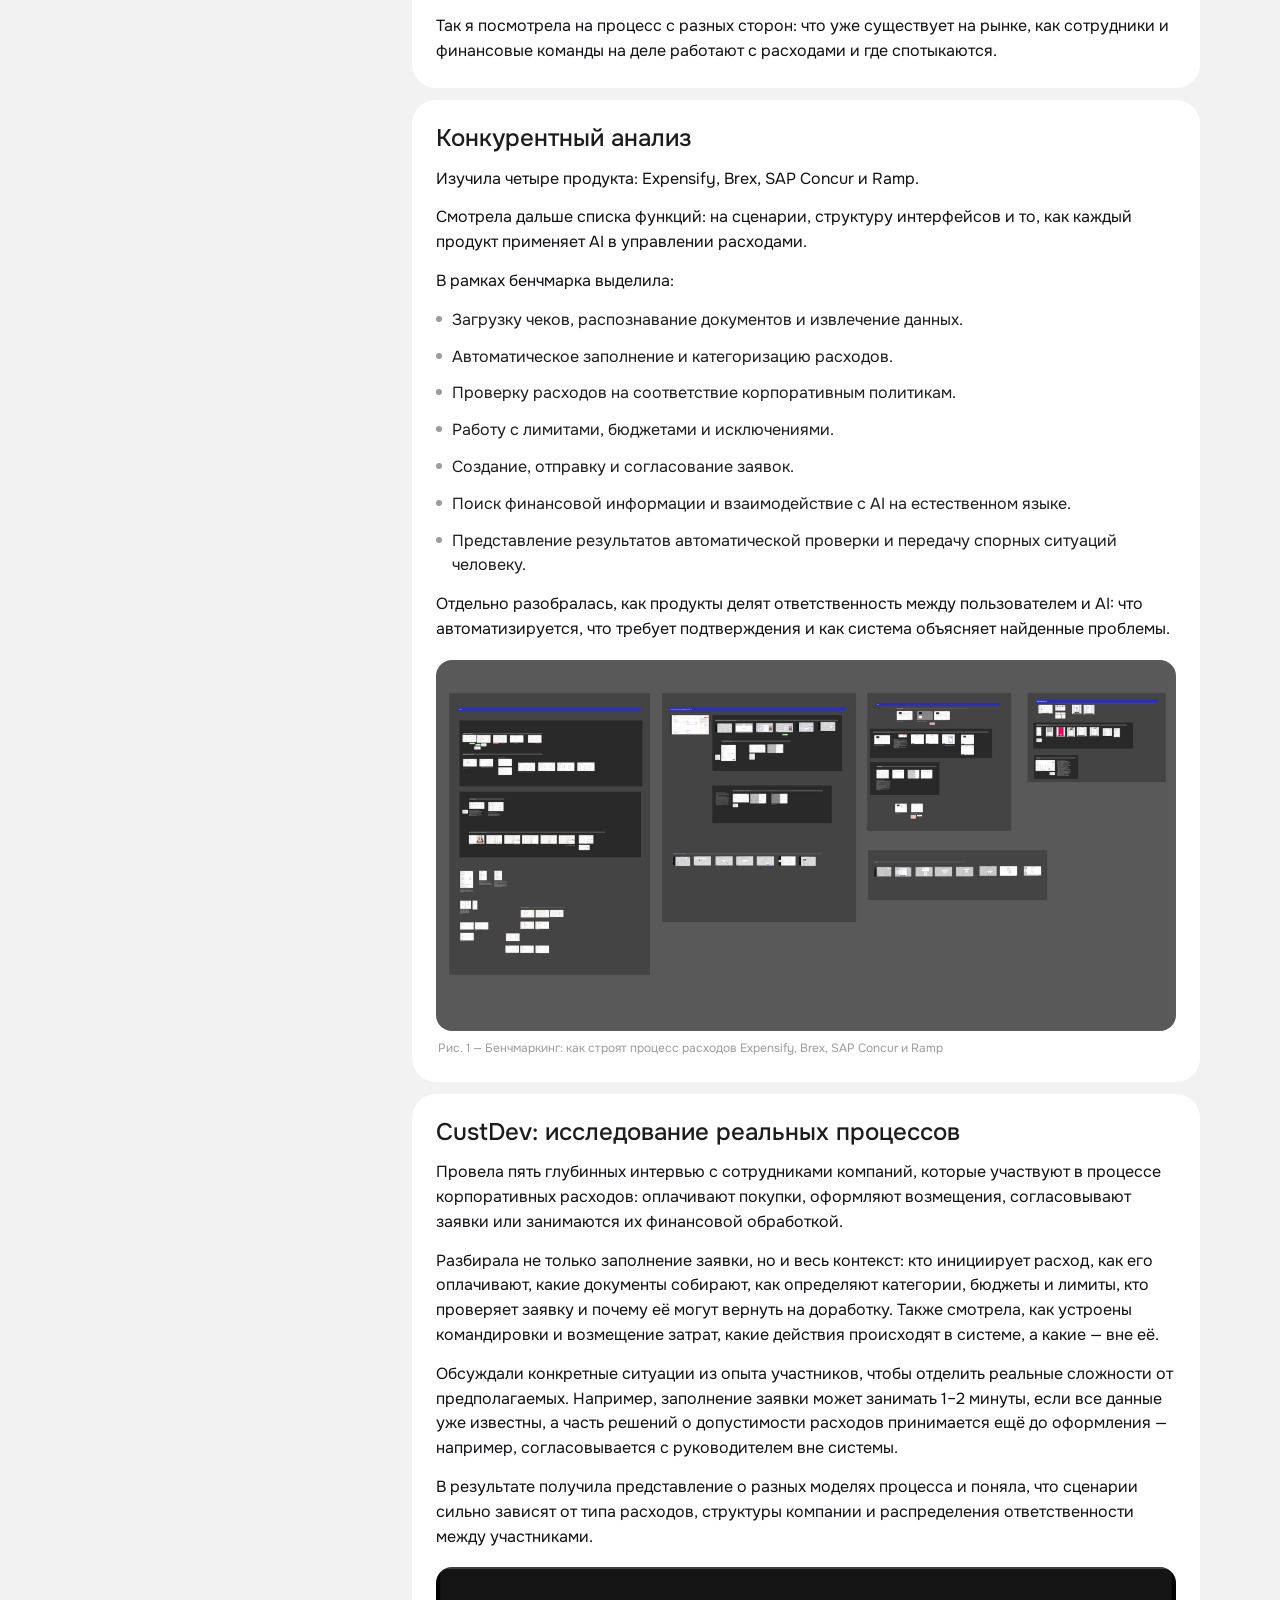
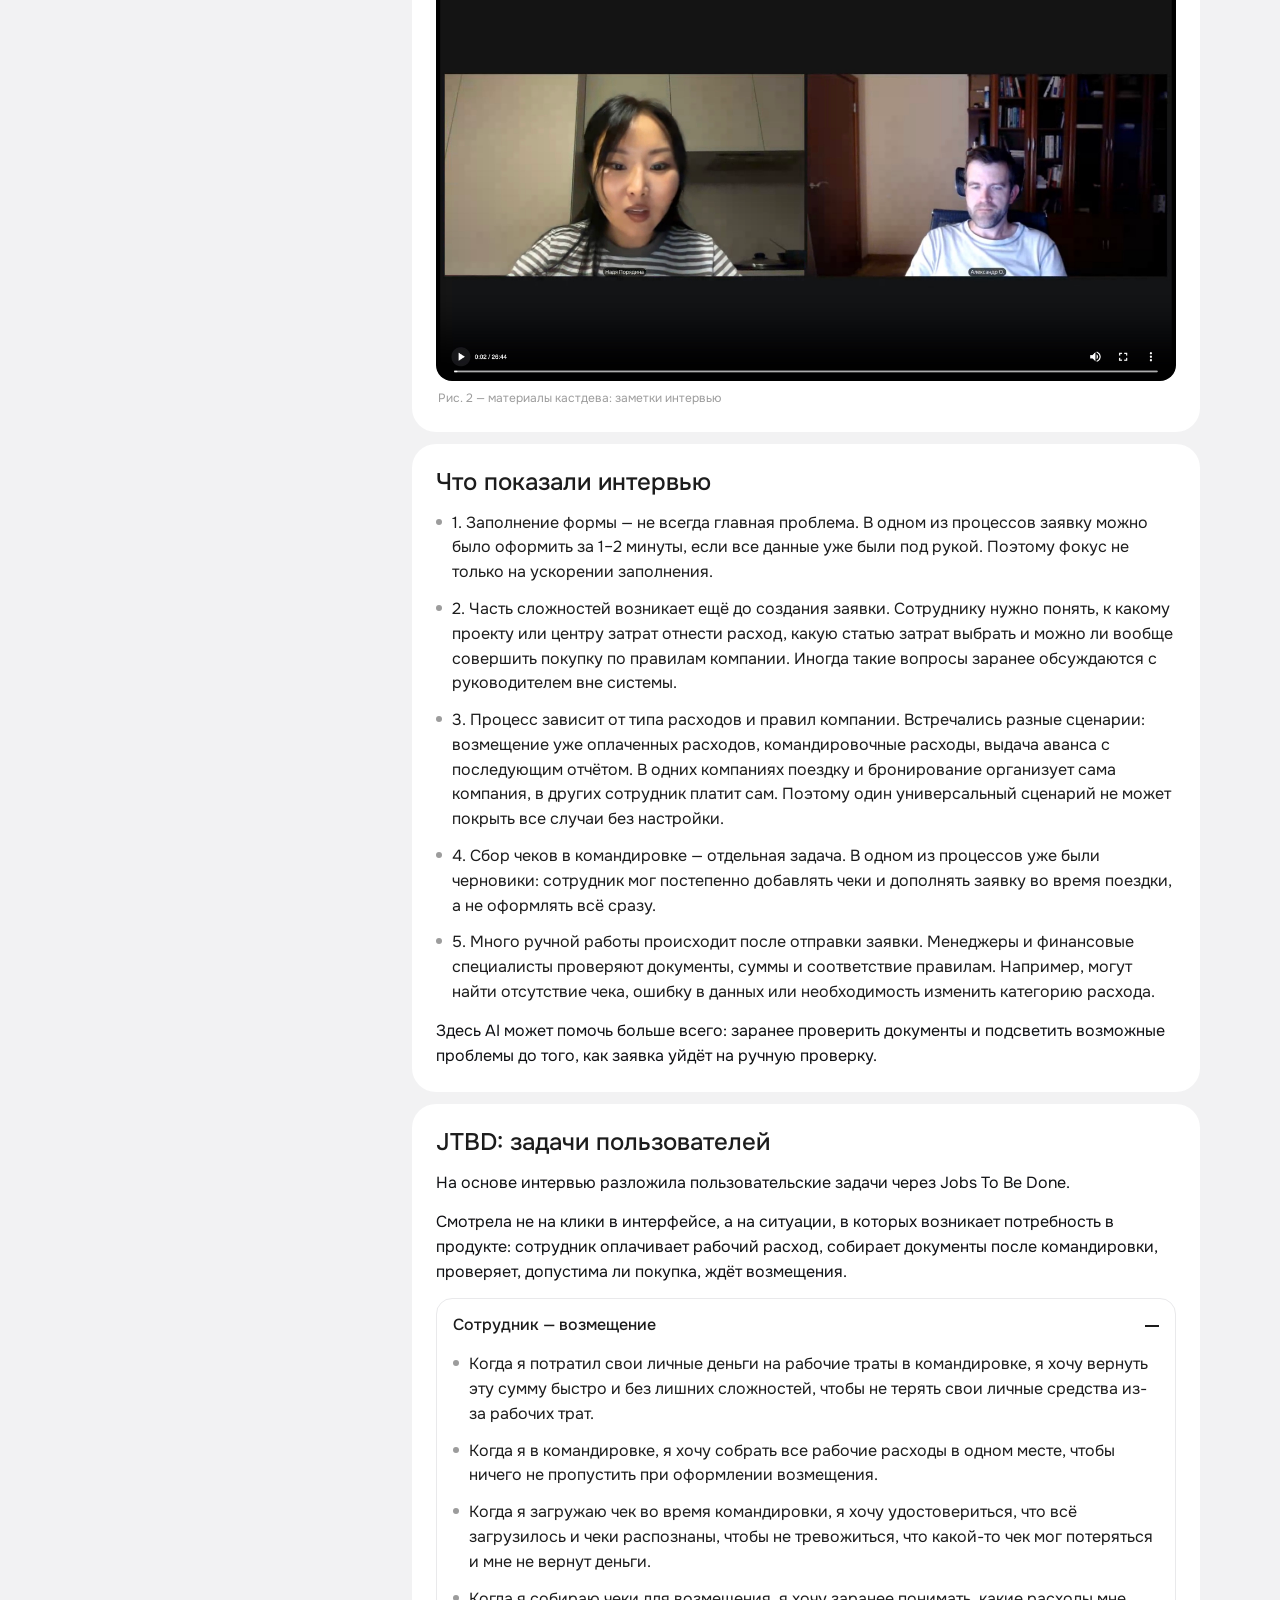
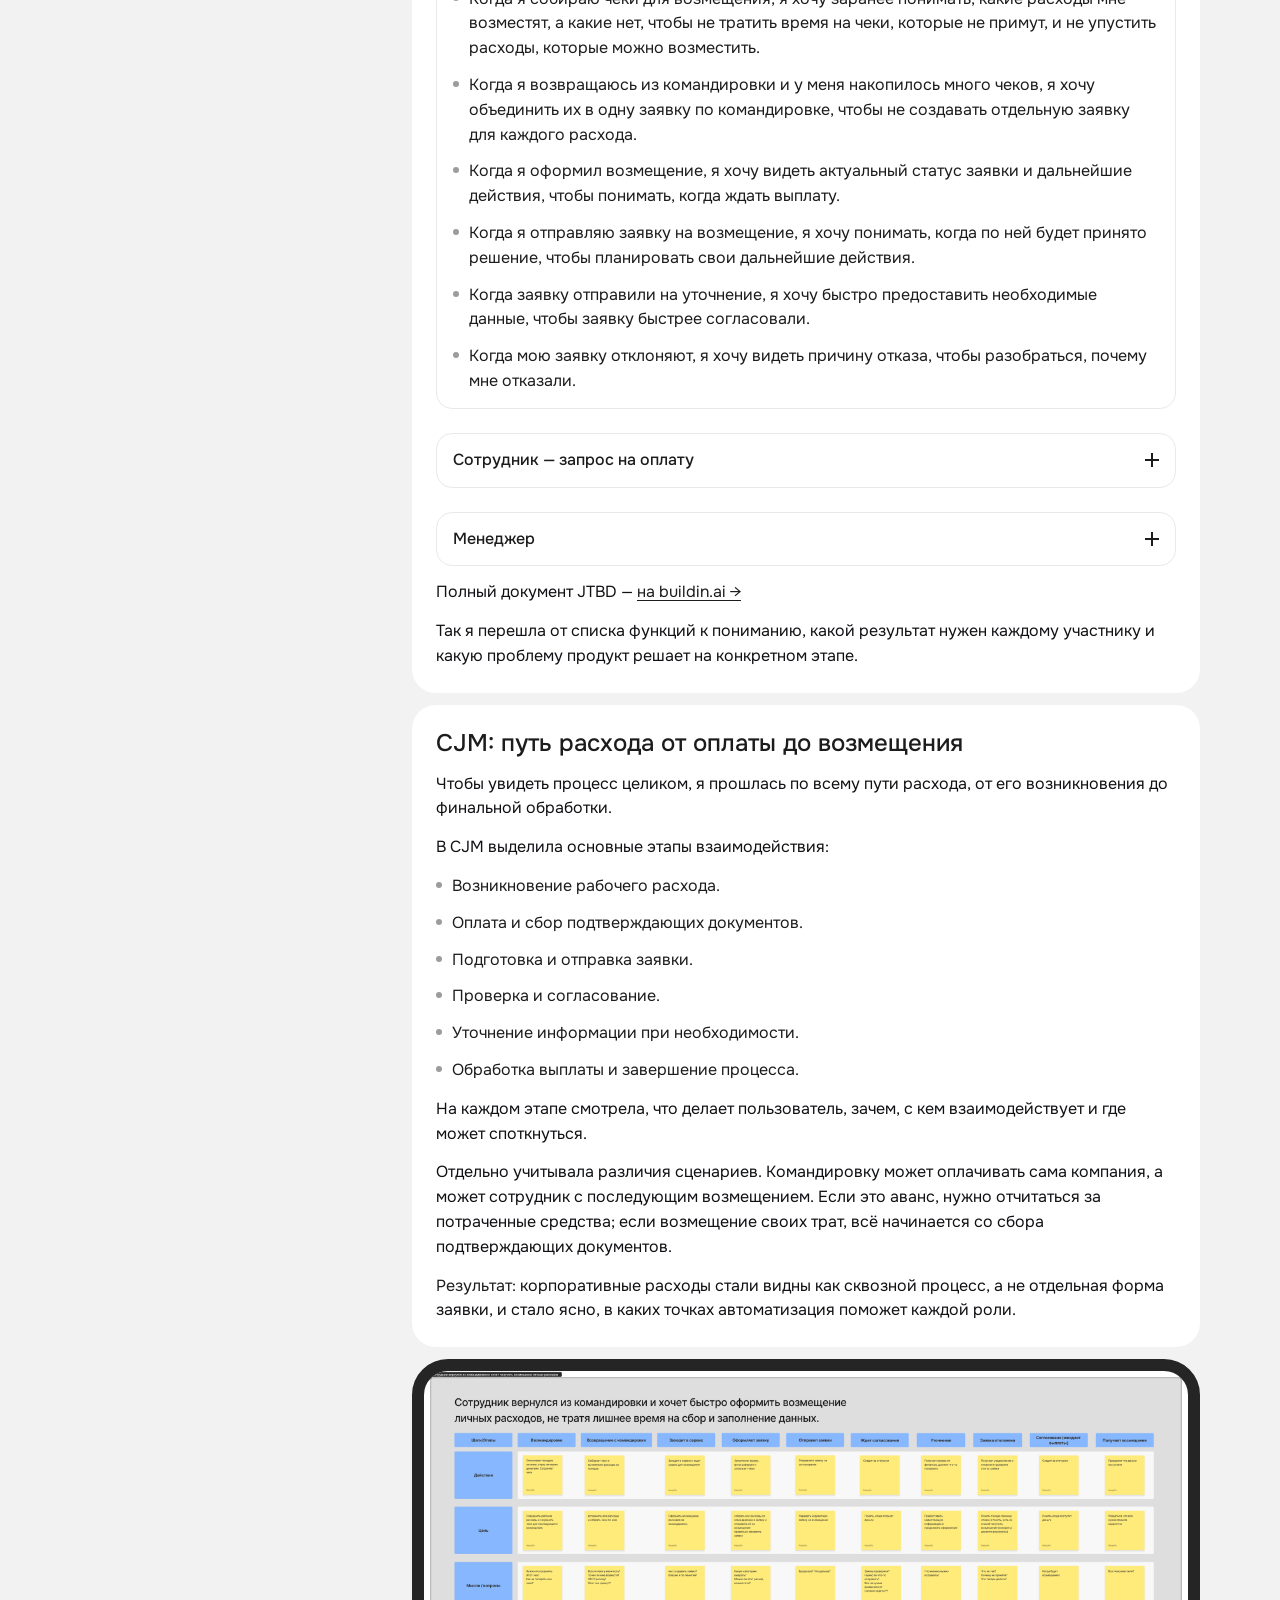
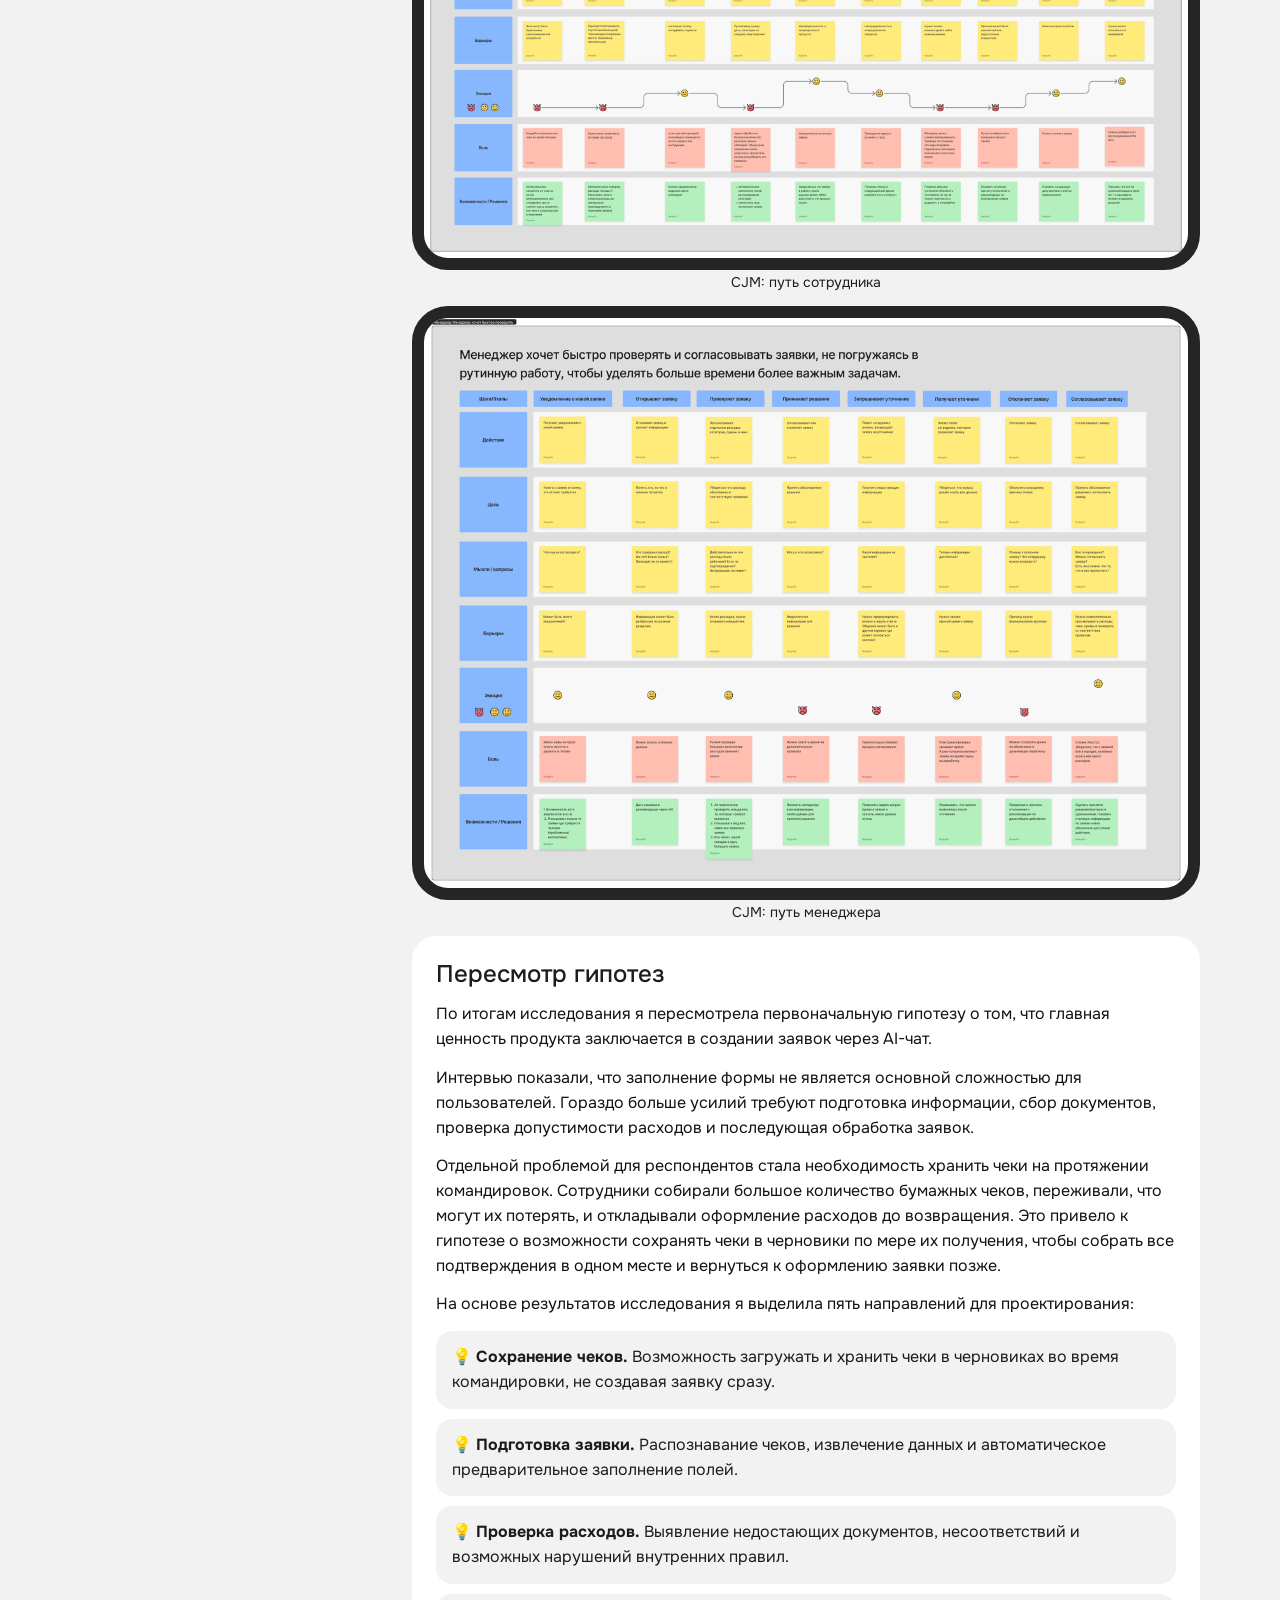
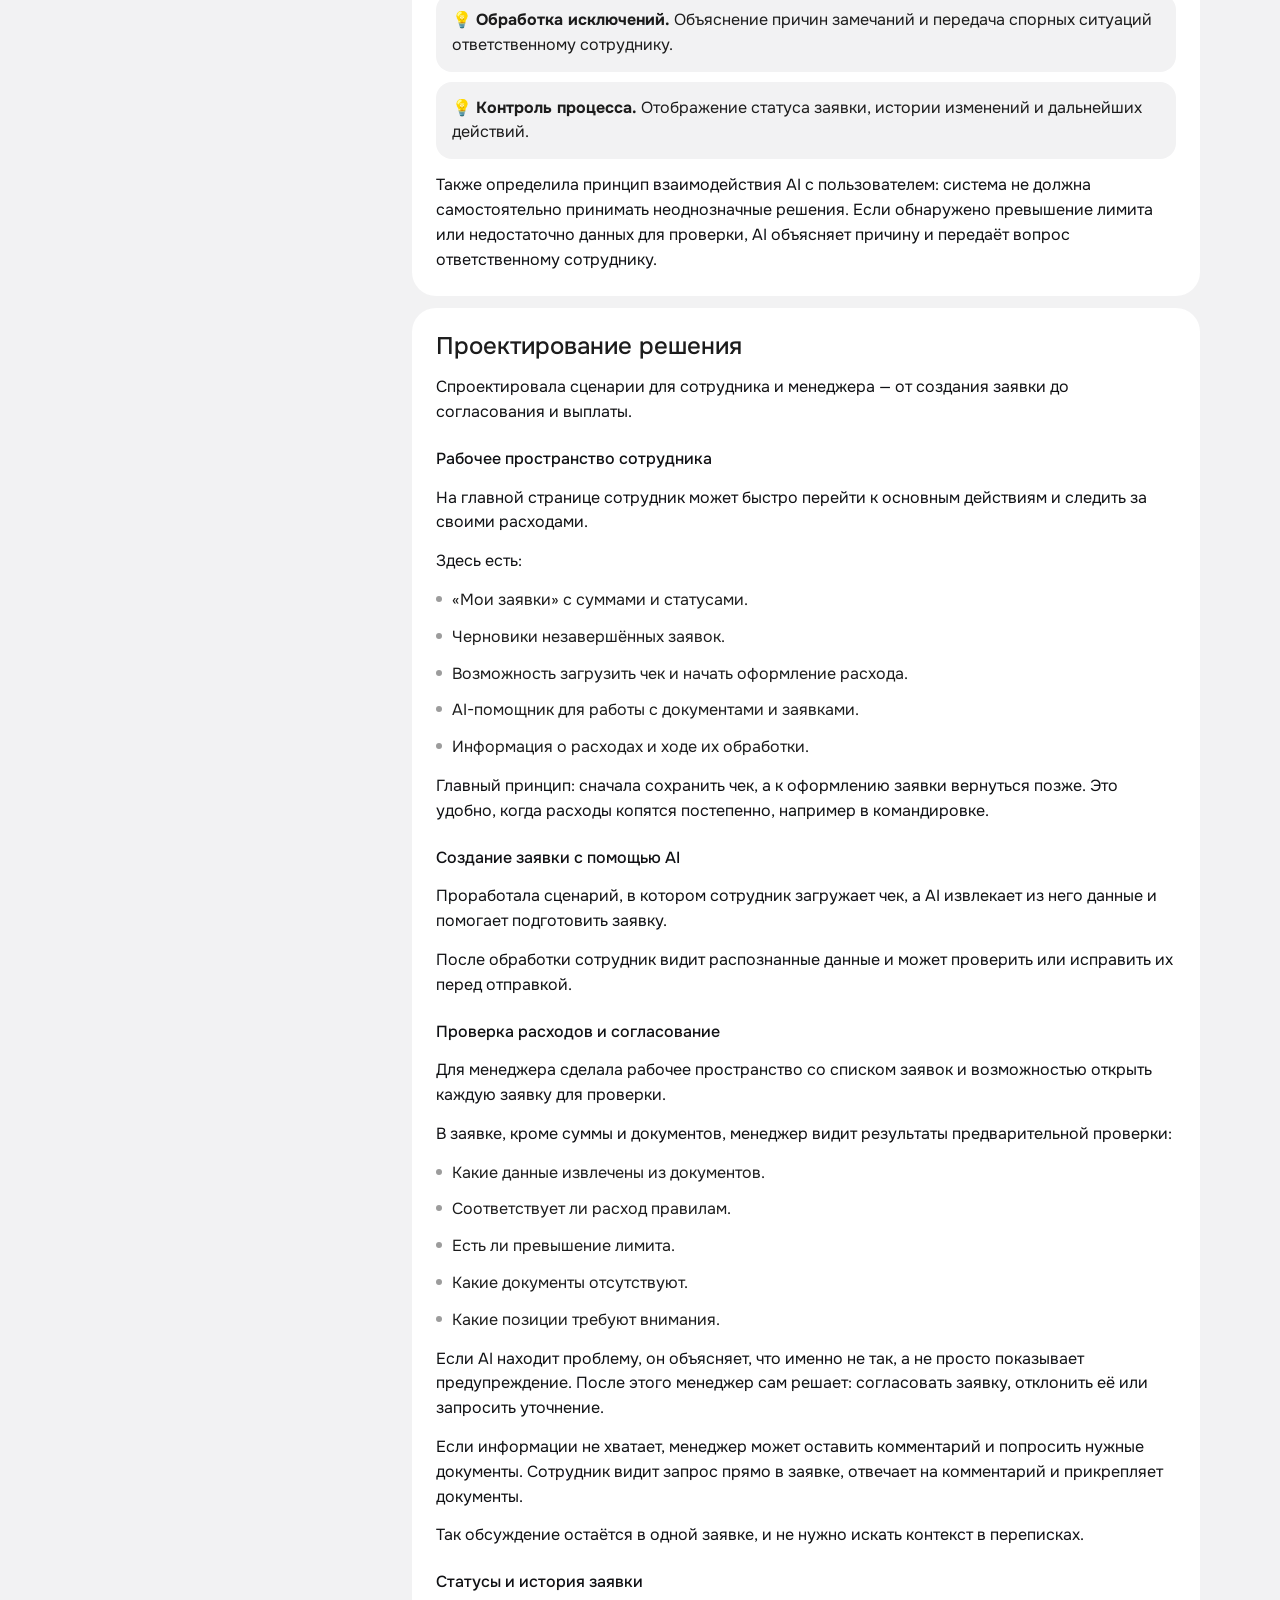
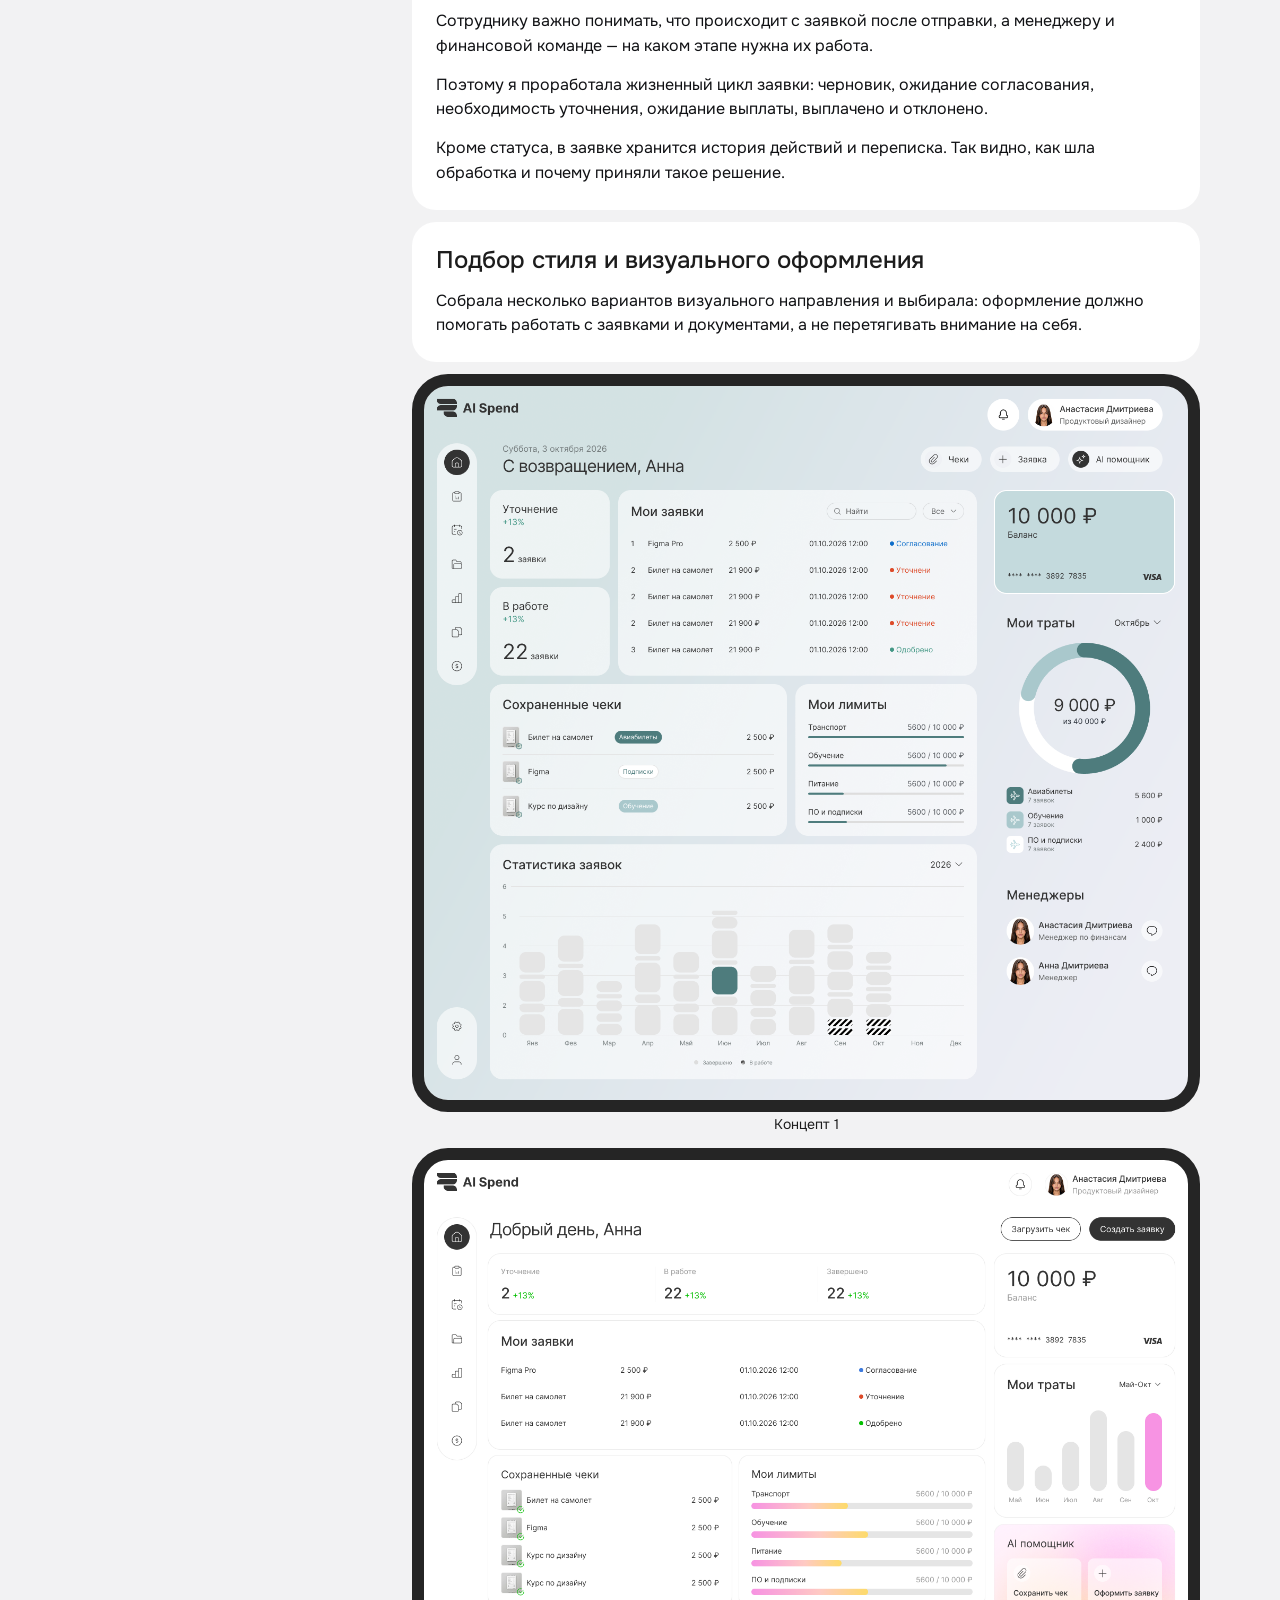
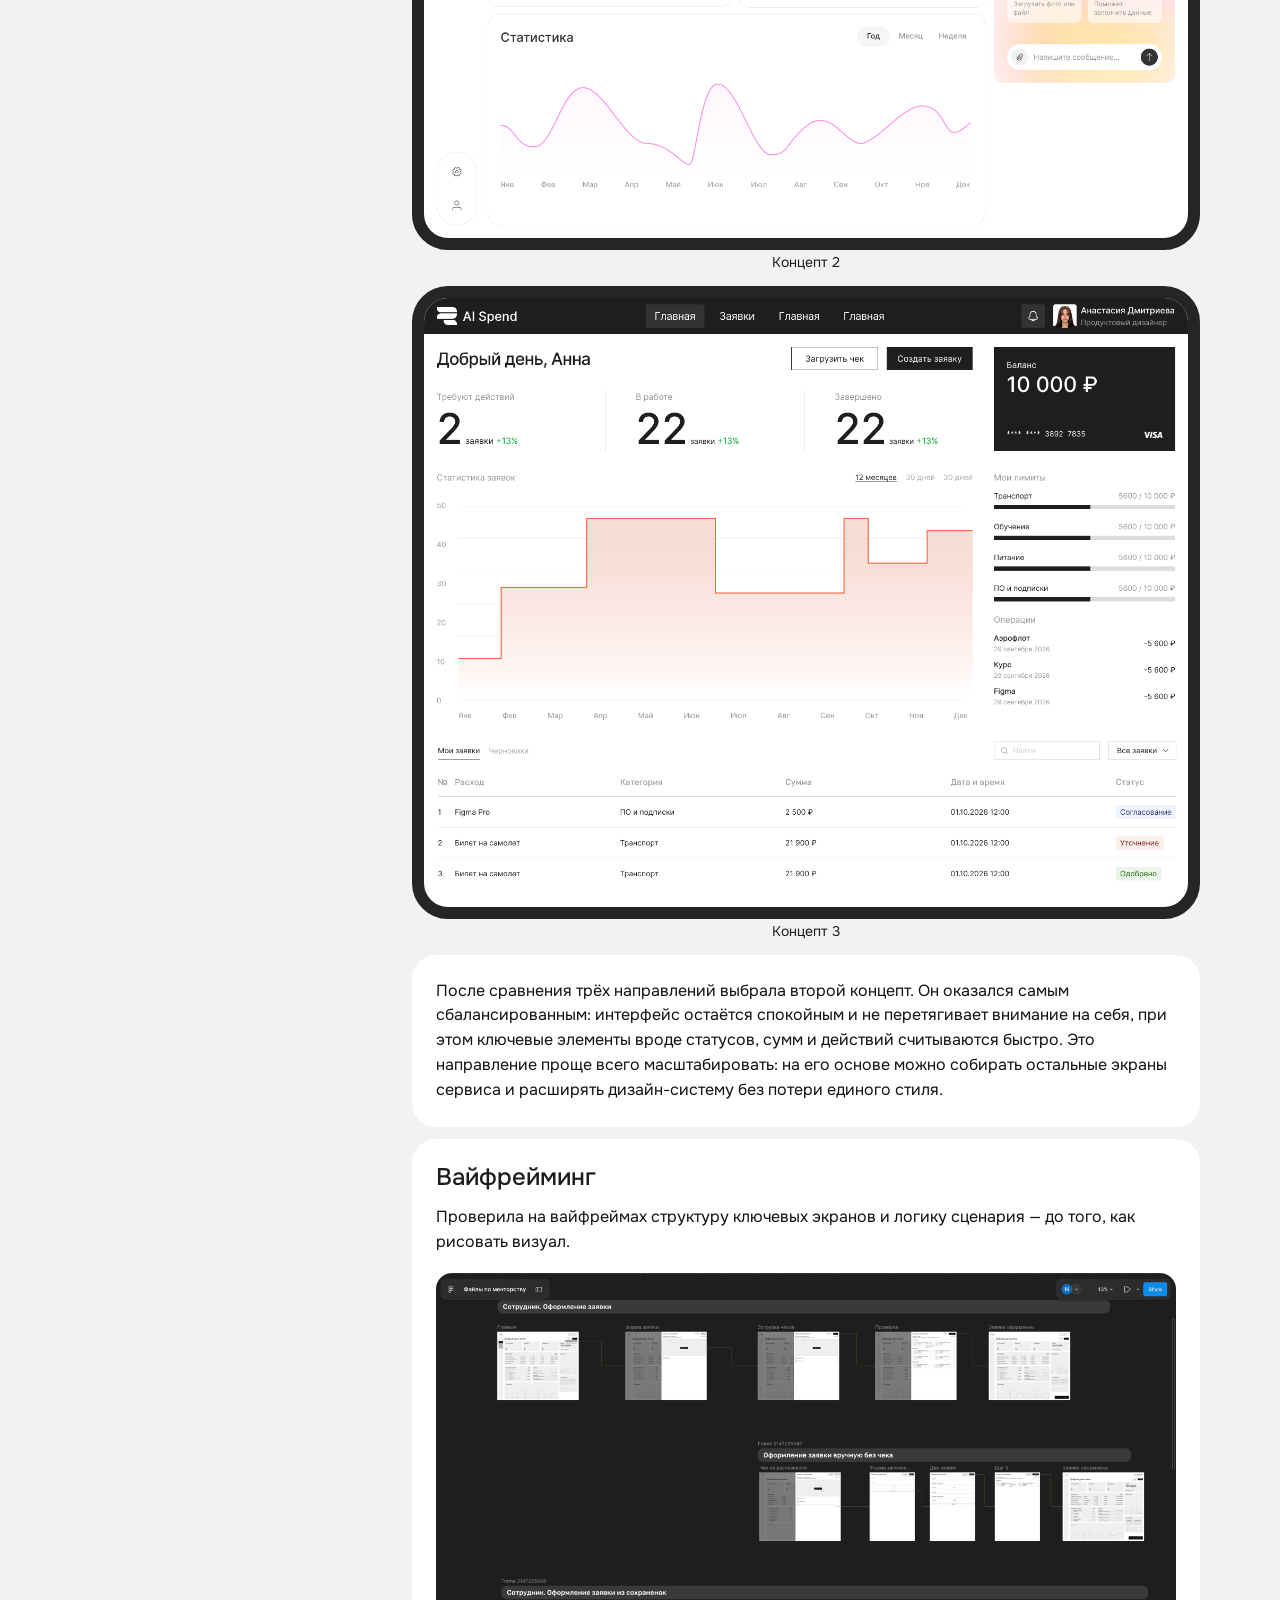
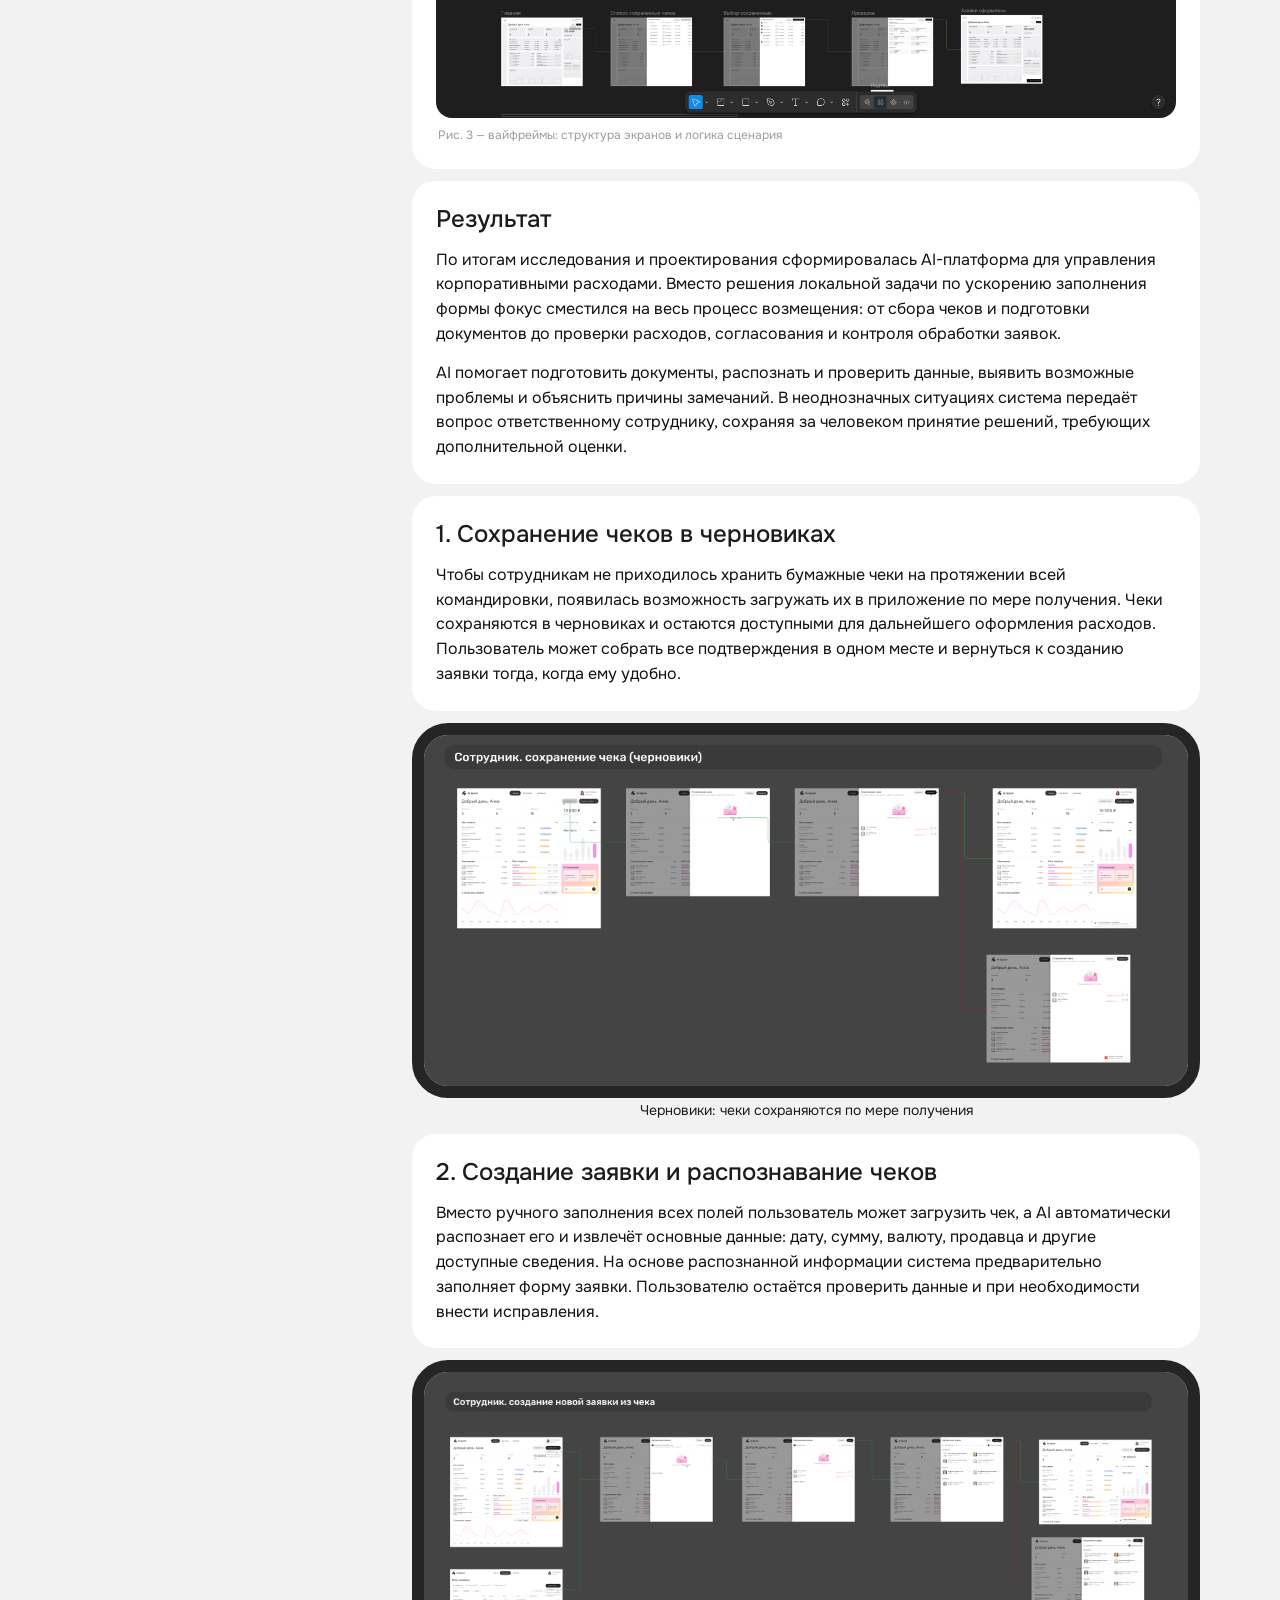
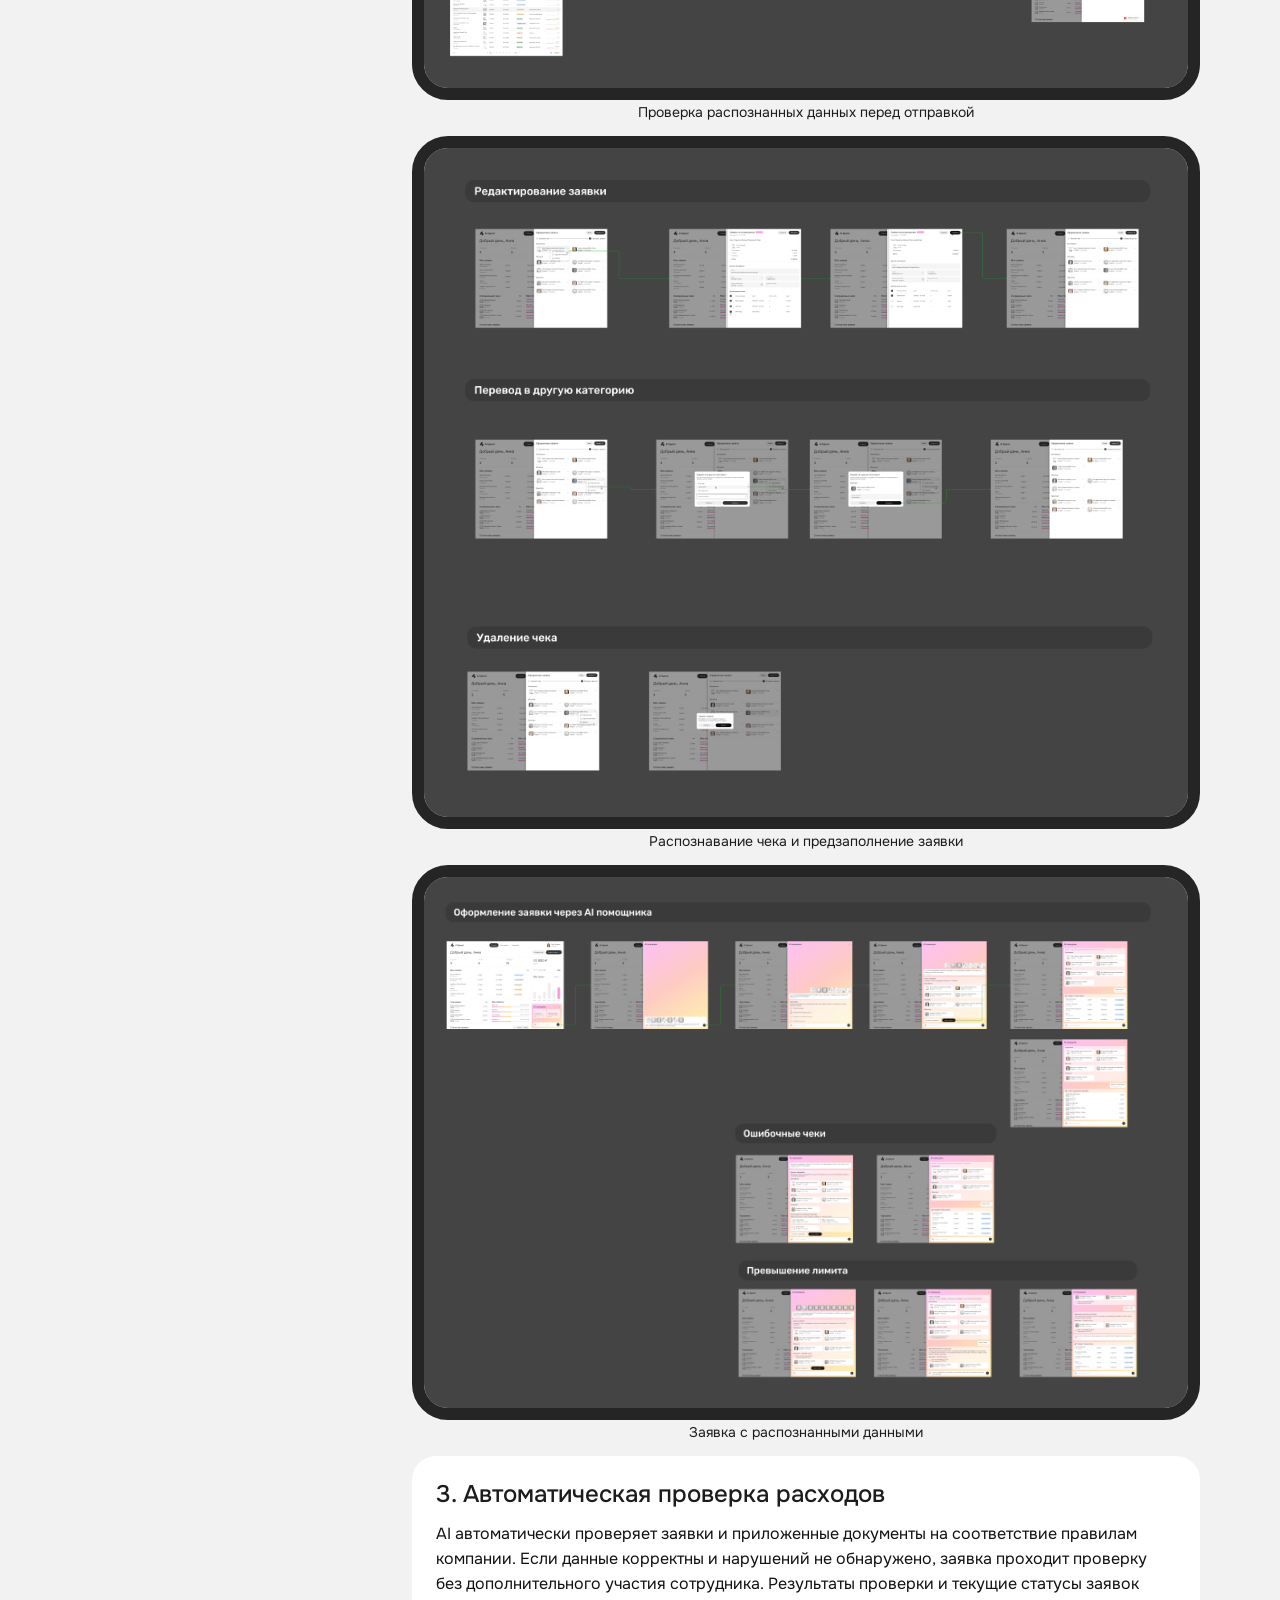
==== commit e7091d89: "Дизайн-система: роль, этапы, проблема, AI-генерация; карточки роль/команда/сроки во всех кейсах; юза" ====
--- a/case-ai-spend.html
+++ b/case-ai-spend.html
@@ -8,7 +8,7 @@
   <link rel="preconnect" href="https://fonts.googleapis.com">
   <link rel="preconnect" href="https://fonts.gstatic.com" crossorigin>
   <link href="https://fonts.googleapis.com/css2?family=Onest:wght@400&display=swap" rel="stylesheet">
-  <link rel="stylesheet" href="styles.css?v61">
+  <link rel="stylesheet" href="styles.css?v65">
   <style>
   .cell-kicker{font-size:24px;line-height:1.2;color:var(--ink);text-transform:none;letter-spacing:normal;font-weight:500}     .list p{font-size:16px;color:var(--ink)}
     .sub-head{font-weight:500;color:var(--ink);margin-top:8px}
@@ -65,13 +65,20 @@
       <h1 class="h1">AI-платформа для управления расходами</h1>
     </section>
 
-    <section class="cell s12" id="context">
+    <div class="ctx-row">
+    <section class="cell" id="context">
       <span class="cell-kicker">Контекст</span>
       <p class="cell-text primary">Сотрудники регулярно тратят свои деньги на рабочие задачи: покупают инструменты, оплачивают подписки, бронируют билеты и жильё в командировках. Чтобы получить возмещение, нужно собрать подтверждающие документы, оформить заявку и пройти внутреннее согласование.</p>
       <p class="cell-text primary">Процесс зависит от правил конкретной компании и обычно вовлекает нескольких человек: сотрудник собирает чеки и заполняет данные о расходе, менеджер проверяет обоснованность трат, а финансовая команда сверяет документы и суммы с внутренними регламентами.</p>
       <p class="cell-text primary">Часть процесса живёт в специализированных системах, а часть остаётся за их пределами: в переписках, письмах и устных договорённостях.</p>
       <p class="cell-text primary"><b>Моя задача</b> была разобраться в существующих сценариях и спроектировать единый опыт для всех участников процесса, отдав AI рутинные операции.</p>
     </section>
+    <aside class="cell">
+      <div class="ctx-ci"><span>Роль</span><b>Продуктовый дизайнер</b></div>
+      <div class="ctx-ci"><span>Команда</span><b>Продакт</b></div>
+      <div class="ctx-ci"><span>Сроки</span><b>2026</b></div>
+    </aside>
+    </div>
 
     <section class="cell s12" id="problem">
       <span class="cell-kicker">Проблема</span>
@@ -336,8 +343,18 @@
       <p class="cell-text primary">Вместо ручного заполнения всех полей пользователь может загрузить чек, а AI автоматически распознает его и извлечёт основные данные: дату, сумму, валюту, продавца и другие доступные сведения. На основе распознанной информации система предварительно заполняет форму заявки. Пользователю остаётся проверить данные и при необходимости внести исправления.</p>
     </section>
     <div style="grid-column:span 12">
+      <img class="zoomable" src="assets/case-ai-spend-request-create-2.png" alt="Создание заявки: проверка распознанных данных" style="cursor:zoom-in;width:calc(100% - 24px);height:auto;display:block;border-radius:24px;outline:12px solid #252525;outline-offset:0;margin:12px auto">
+      <div style="text-align:center;font-size:14px;color:var(--ink);padding-top:2px">Проверка распознанных данных перед отправкой</div>
+    </div>
+
+    <div style="grid-column:span 12">
       <img class="zoomable" src="assets/case-ai-spend-request-create.png" alt="Создание заявки: распознавание чека и заполнение полей" style="cursor:zoom-in;width:calc(100% - 24px);height:auto;display:block;border-radius:24px;outline:12px solid #252525;outline-offset:0;margin:12px auto">
       <div style="text-align:center;font-size:14px;color:var(--ink);padding-top:2px">Распознавание чека и предзаполнение заявки</div>
+    </div>
+
+    <div style="grid-column:span 12">
+      <img class="zoomable" src="assets/case-ai-spend-request-create-3.png" alt="Создание заявки: заполненная форма" style="cursor:zoom-in;width:calc(100% - 24px);height:auto;display:block;border-radius:24px;outline:12px solid #252525;outline-offset:0;margin:12px auto">
+      <div style="text-align:center;font-size:14px;color:var(--ink);padding-top:2px">Заявка с распознанными данными</div>
     </div>
 
     <section class="cell s12" id="auto-check">
--- a/styles.css
+++ b/styles.css
@@ -517,6 +517,14 @@
 /* dribbble: квадратная кнопка с иконкой */
 .btn-dribbble { width: 44px; padding: 10px 0; flex: none; }
 .btn-dribbble img { display: block; }
+/* Контекст + карточка роль/команда/сроки в одном ряду */
+.ctx-row { grid-column: span 12; display: grid; grid-template-columns: 1fr 320px; gap: 12px; align-items: stretch; }
+.ctx-row > .cell { grid-column: auto; }
+.ctx-ci { display: flex; flex-direction: column; gap: 2px; }
+.ctx-ci span { font-size: var(--text-xs); color: var(--ink-3); letter-spacing: .06em; text-transform: uppercase; }
+.ctx-ci b { font-size: var(--text-m); color: var(--ink); font-weight: 500; line-height: 1.4; }
+@media (max-width: 900px) { .ctx-row { grid-template-columns: 1fr; } }
+
 .side-nav a.nav-active { color: var(--ink); font-weight: 500; position: relative; }
 .side-nav a.nav-active::before { content: ''; position: absolute; left: -14px; top: 50%; transform: translateY(-50%); width: 6px; height: 6px; border-radius: 50%; background: var(--ink); }
 .proj-top.mockup img { margin-bottom: 0; }
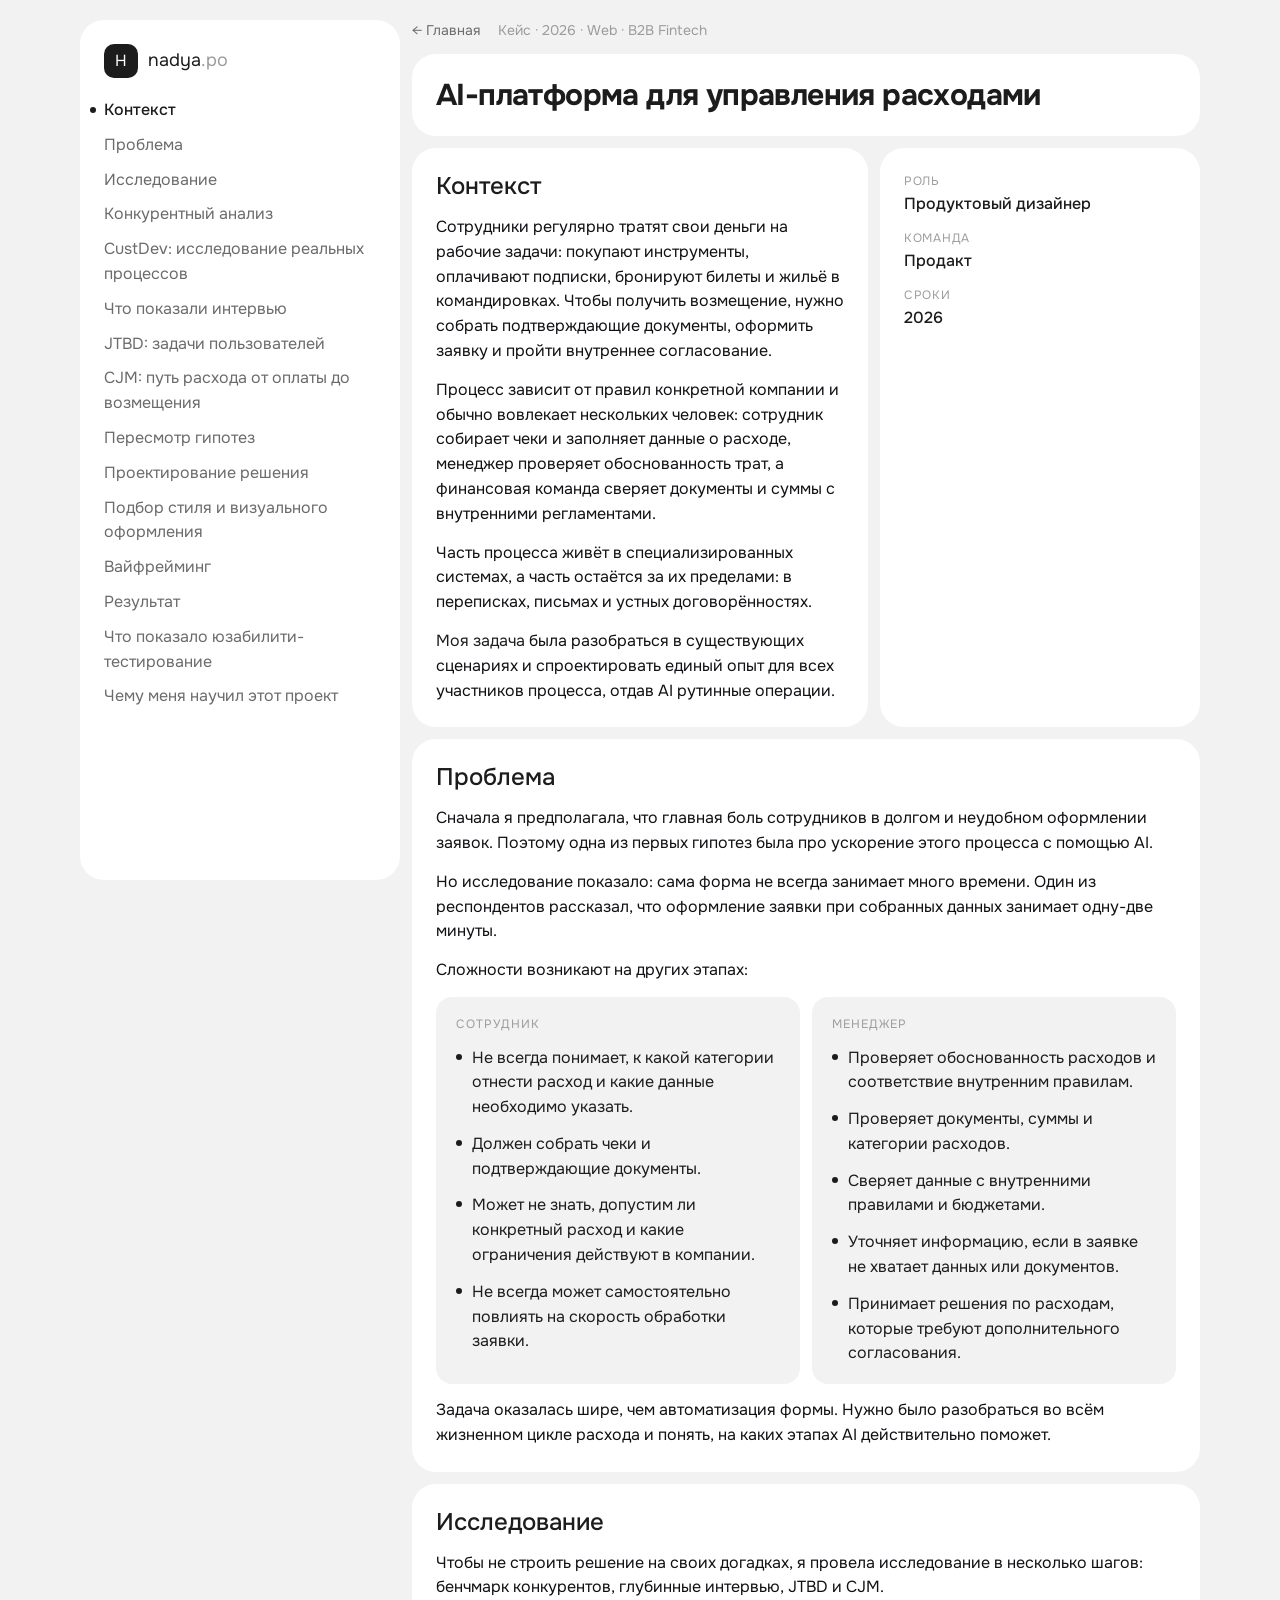
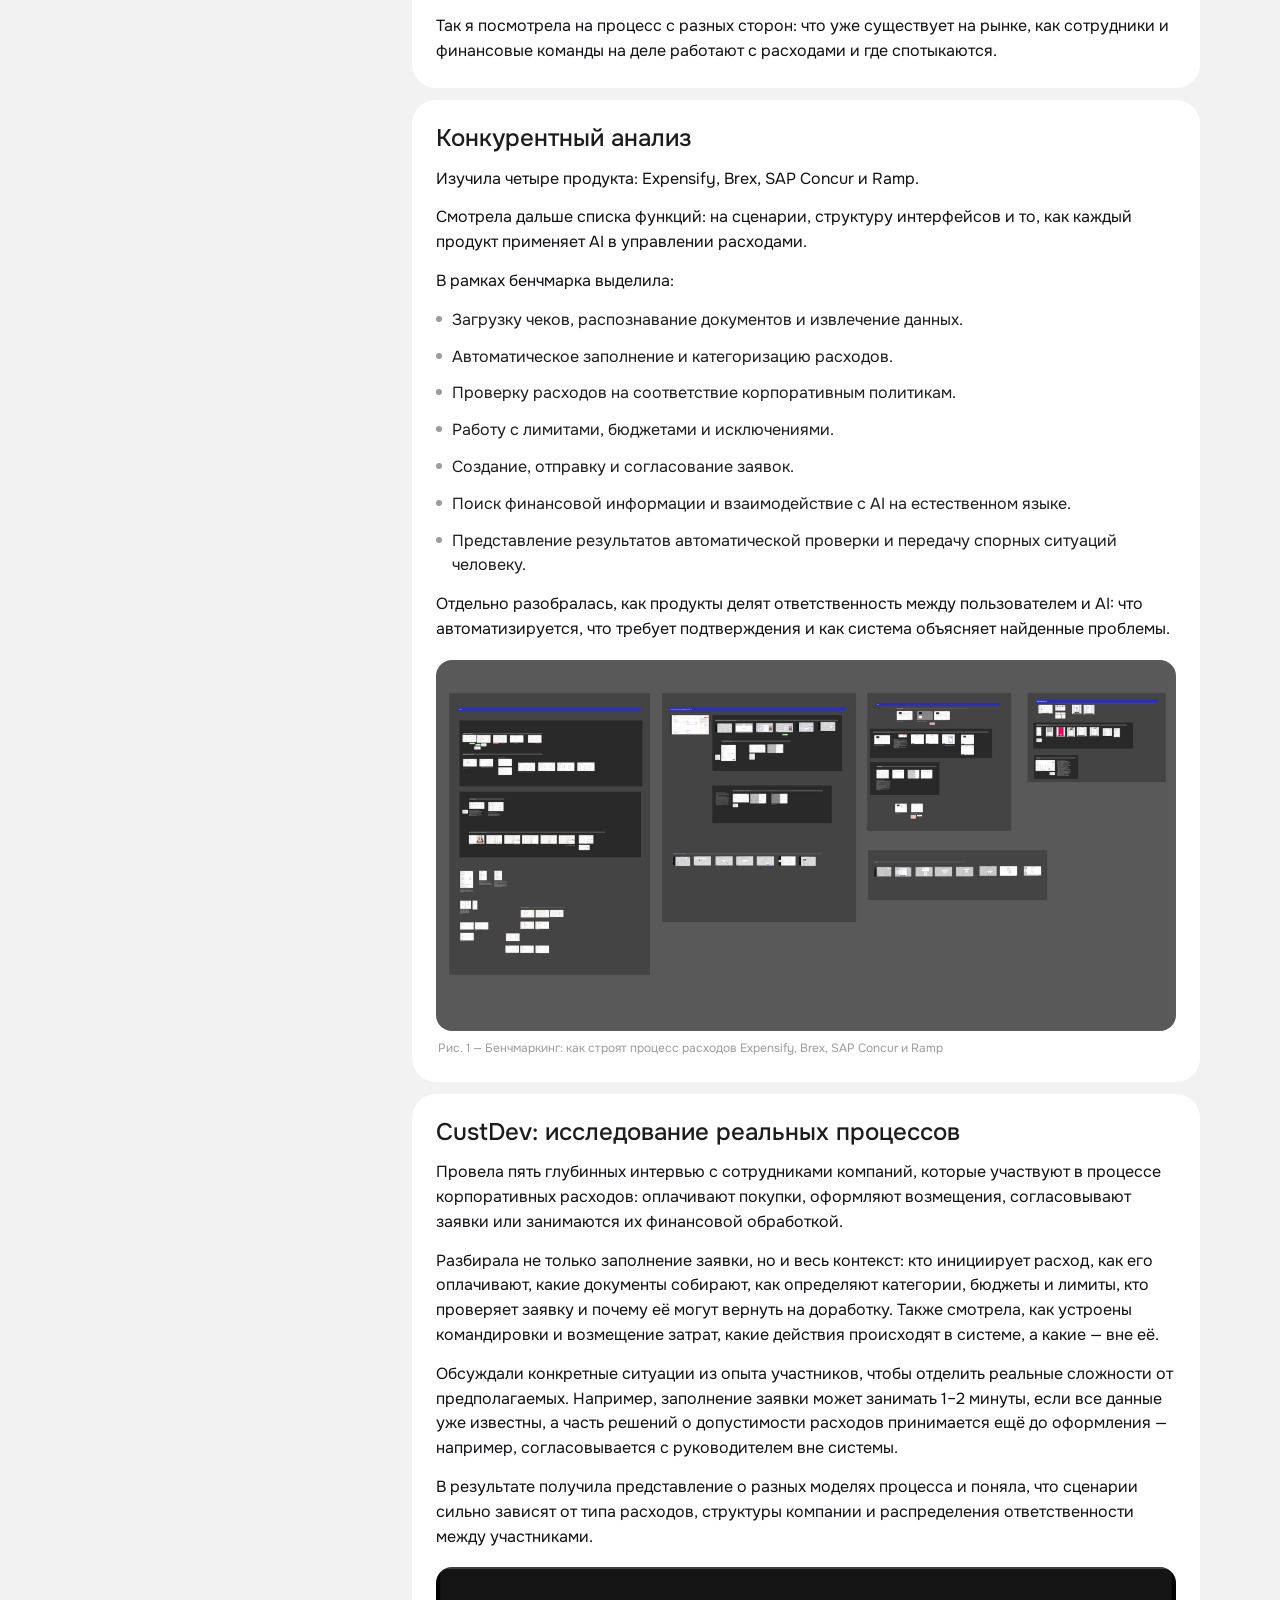
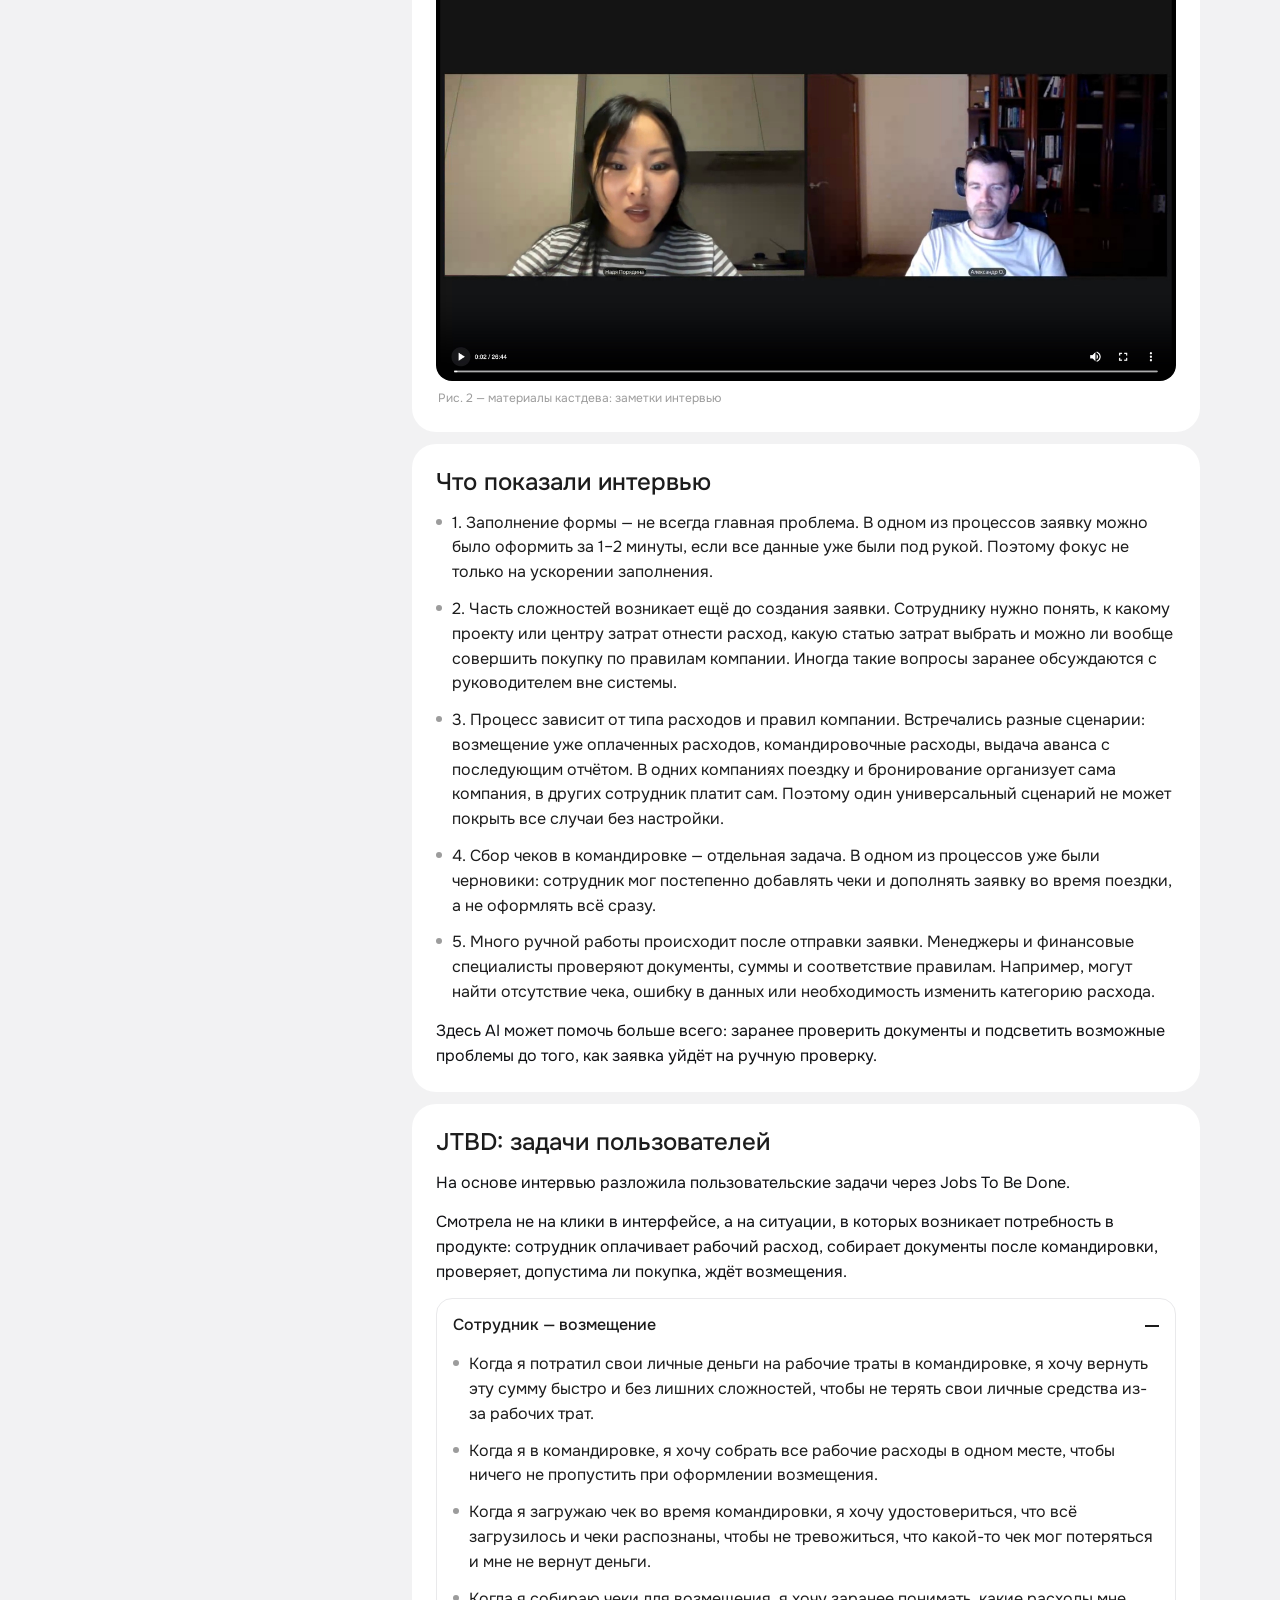
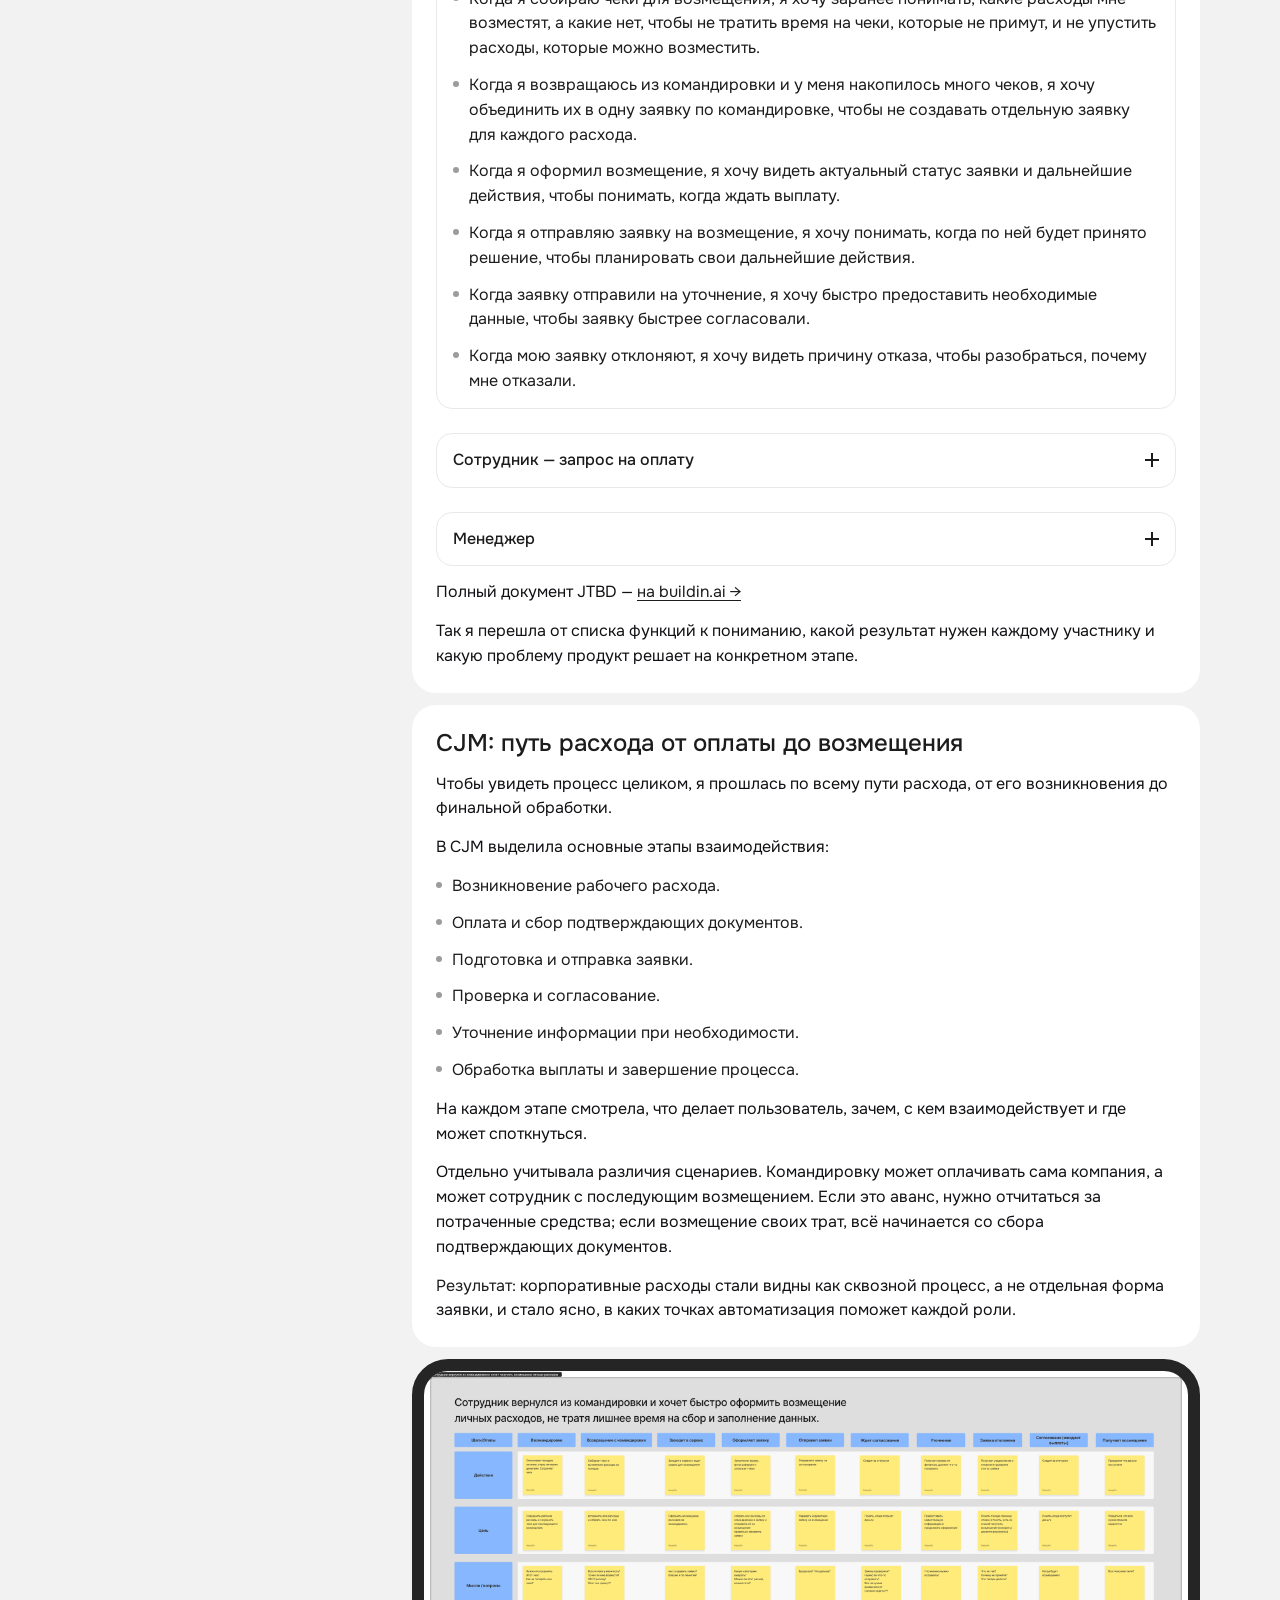
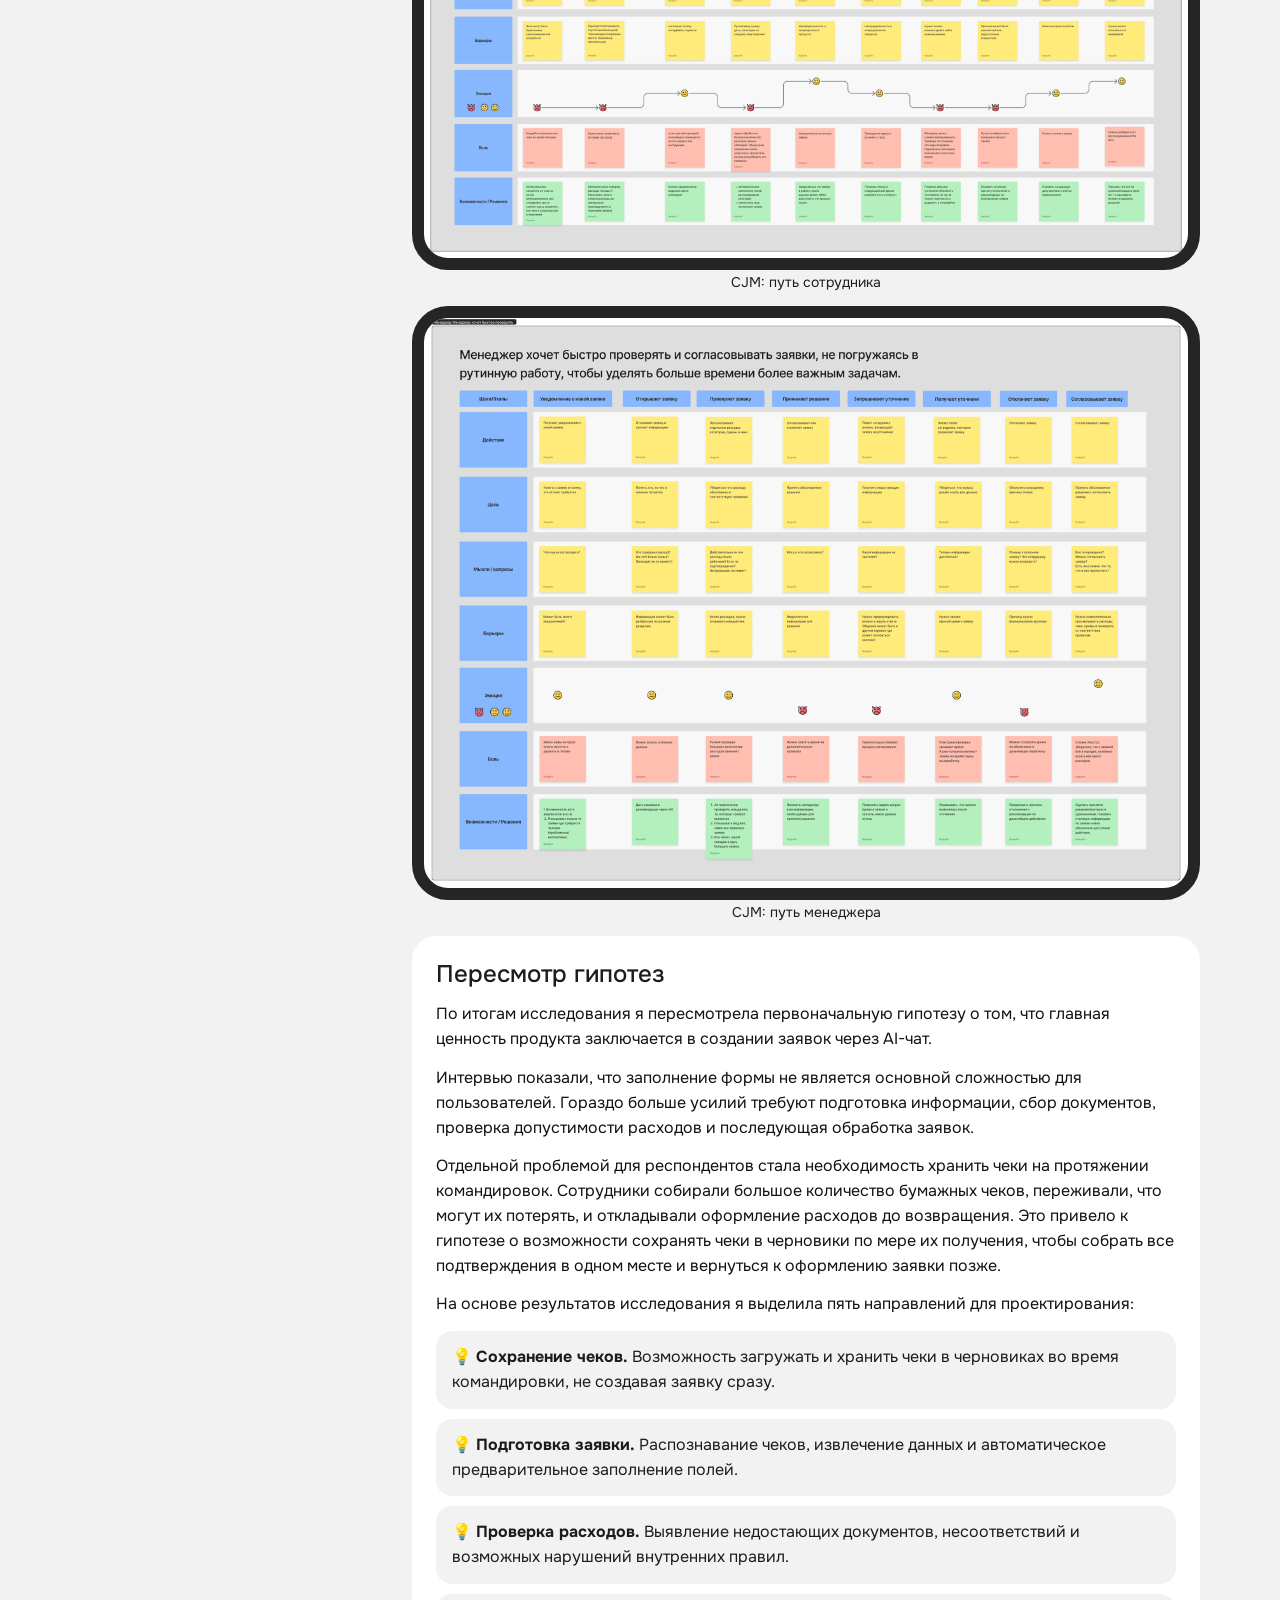
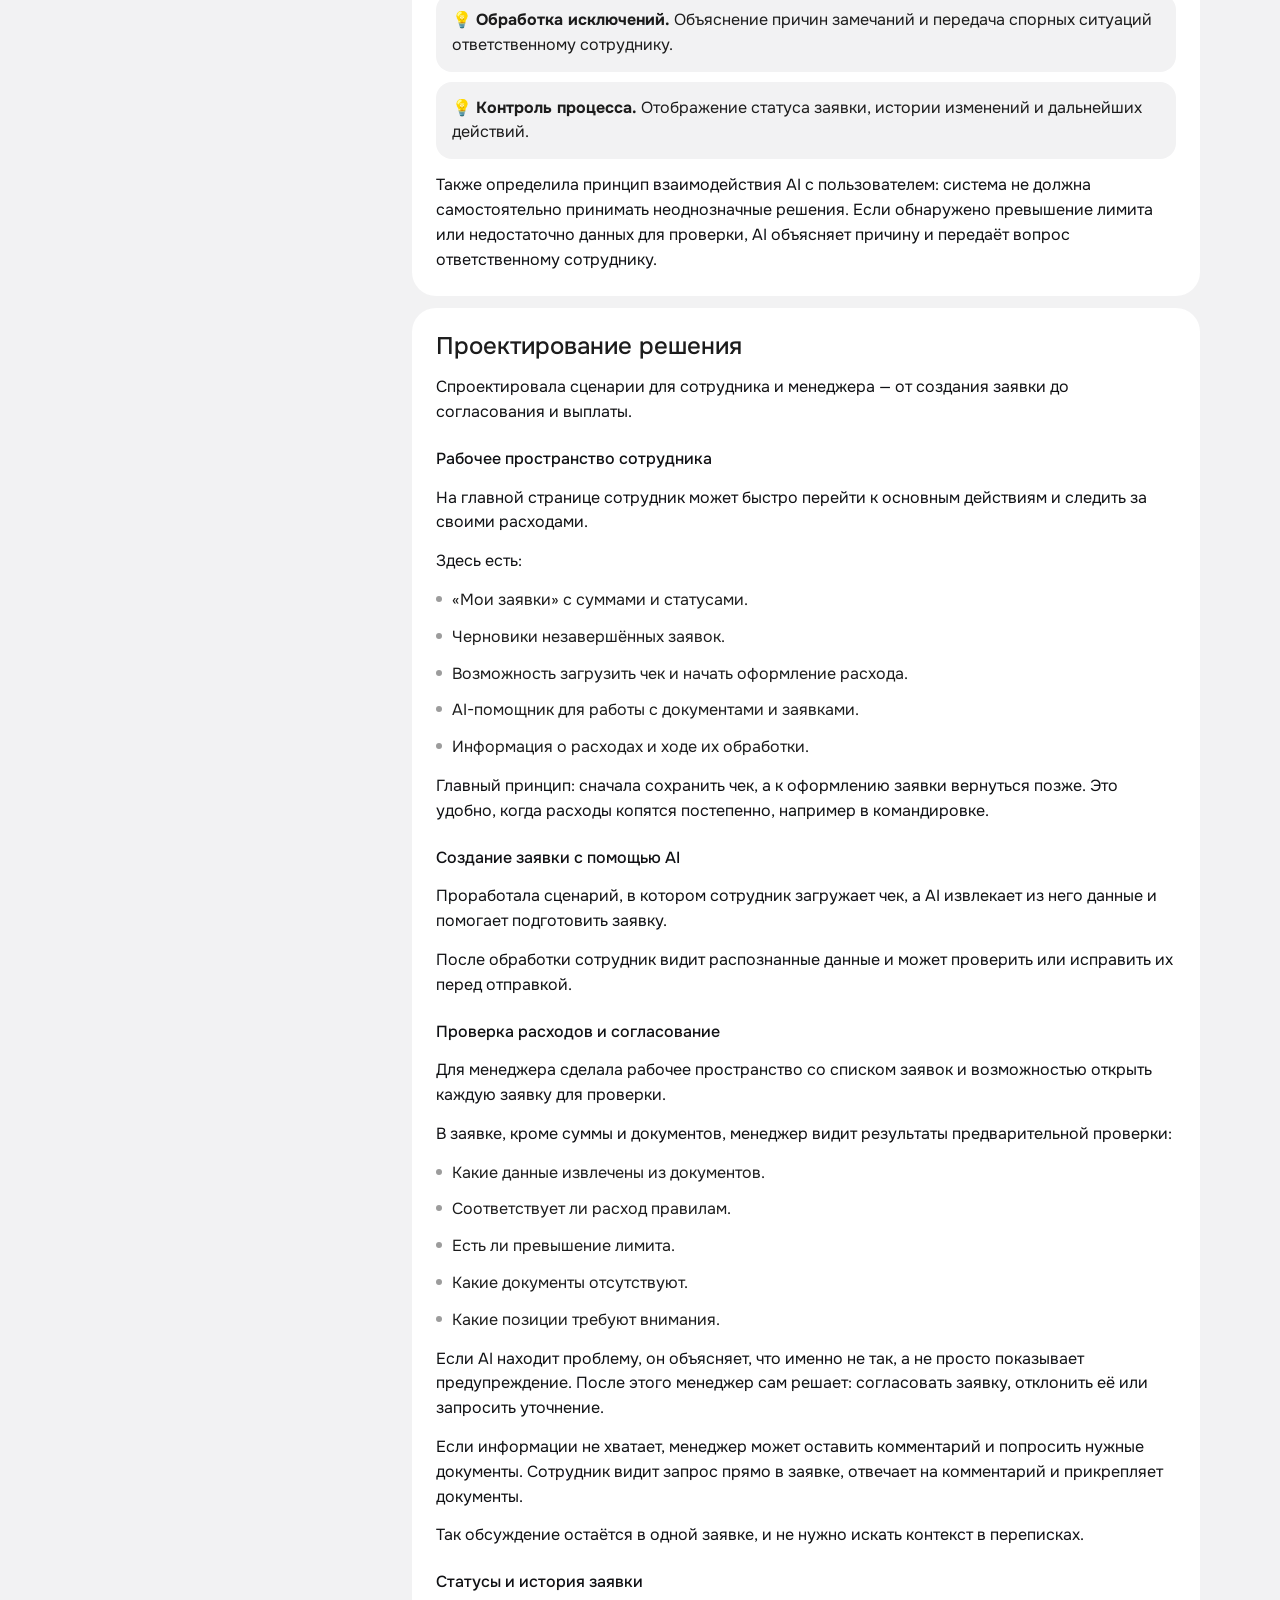
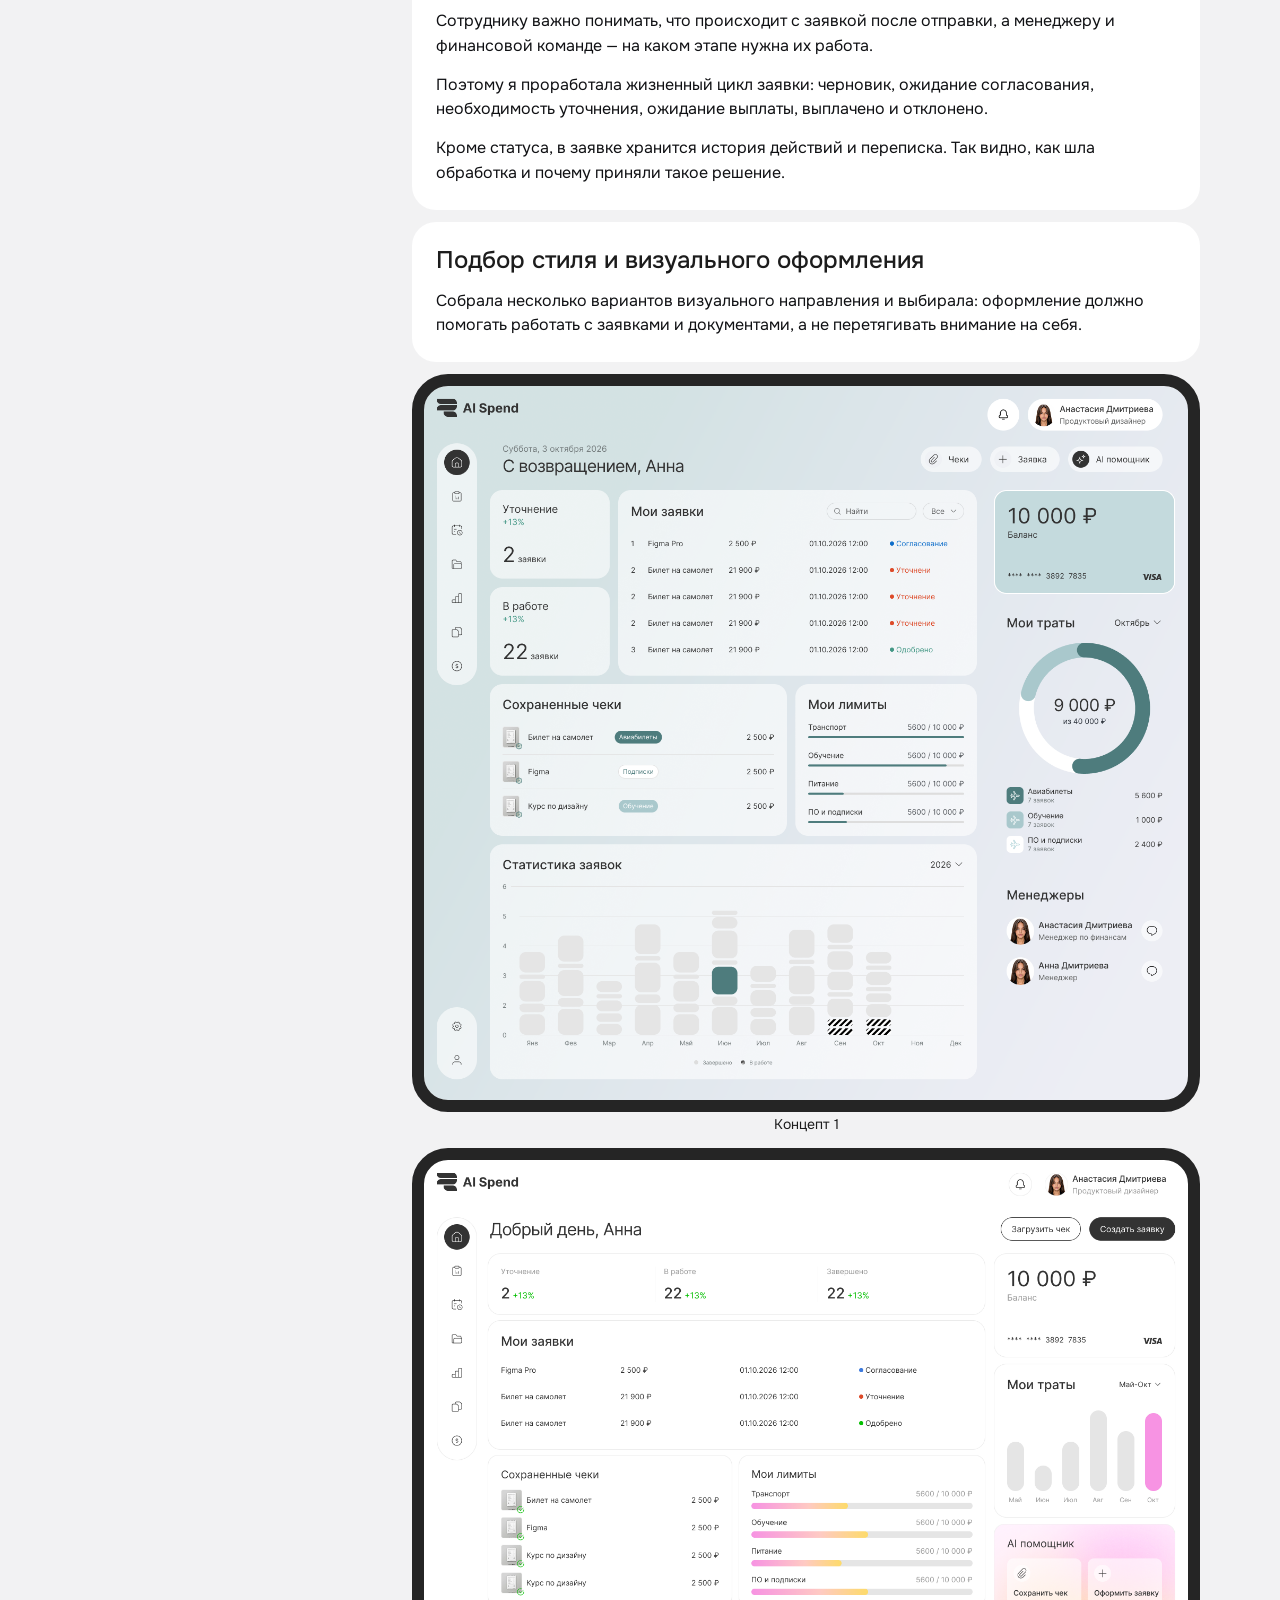
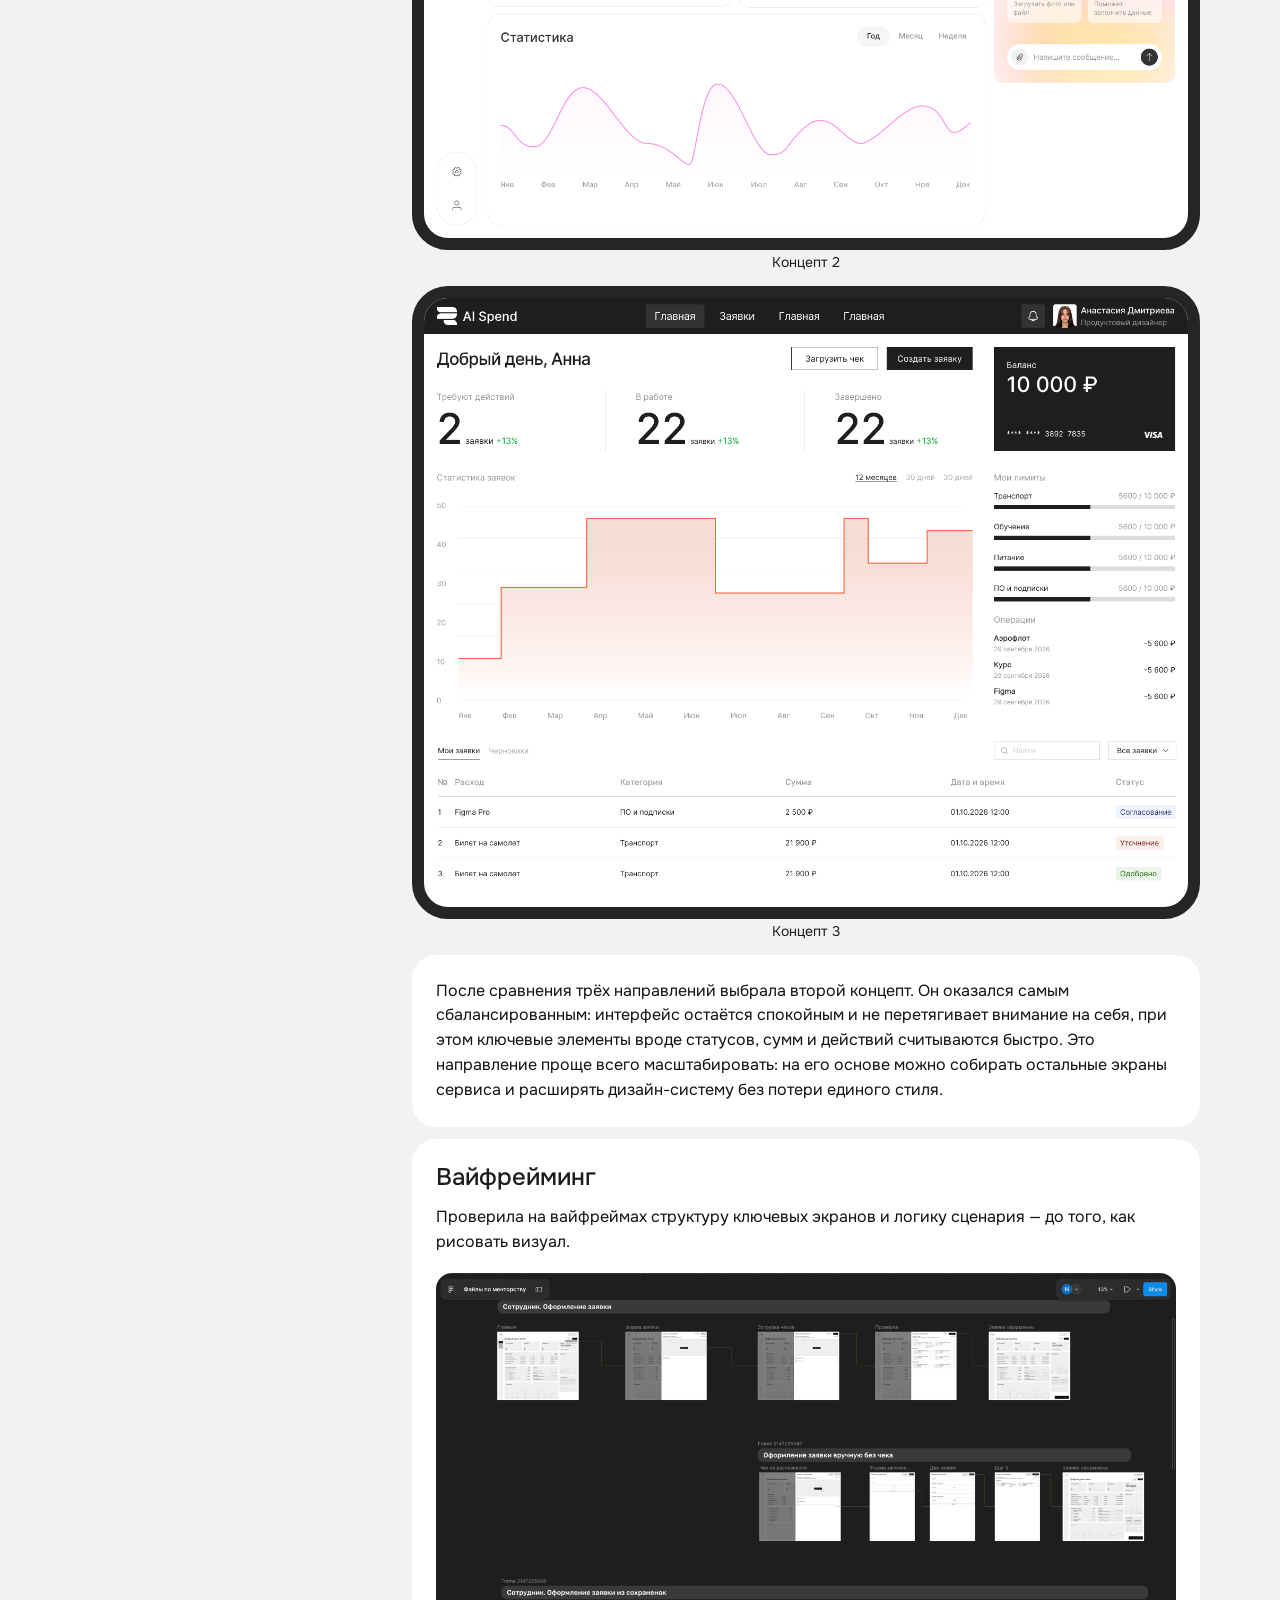
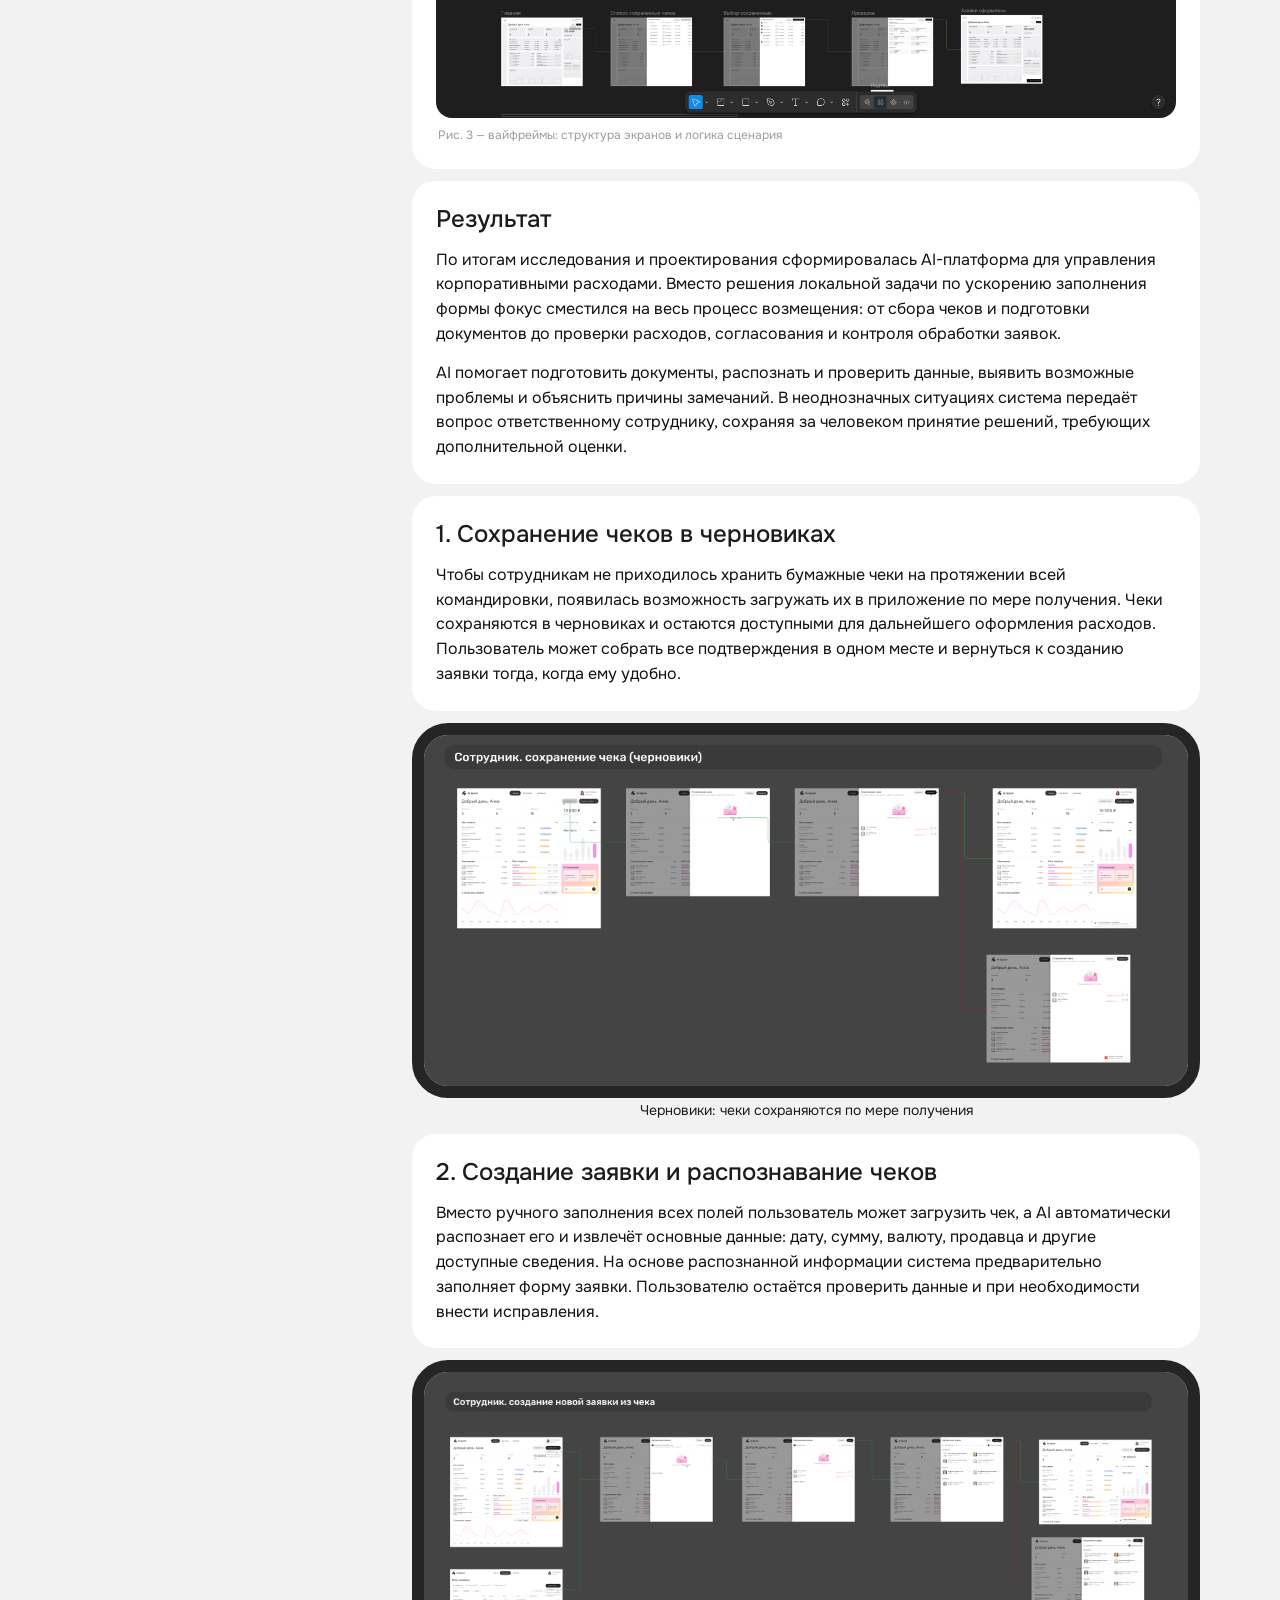
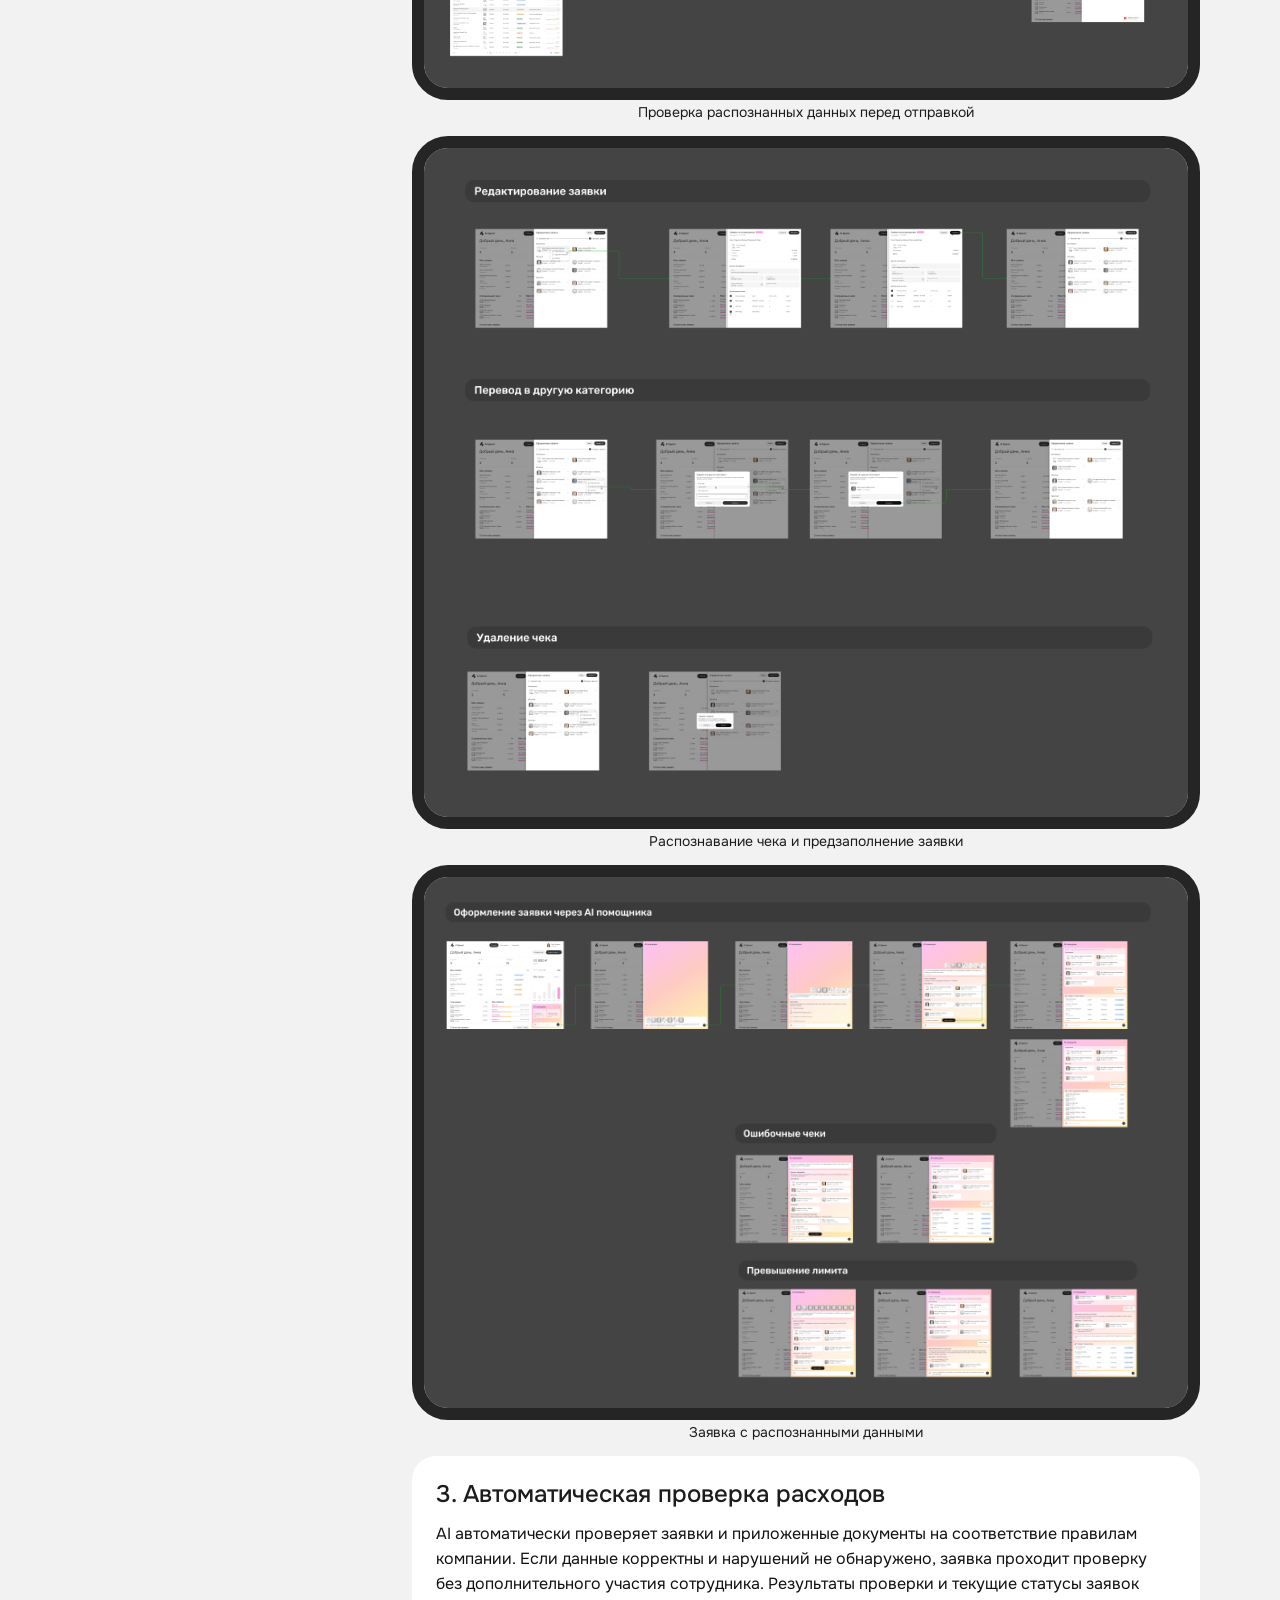
==== commit 5682521d: "AI-платформа: юзабилити-тестирование — выводы и скрин результатов" ====
--- a/case-ai-spend.html
+++ b/case-ai-spend.html
@@ -50,6 +50,7 @@
       <a href="#concepts">Подбор стиля и визуального оформления</a>
       <a href="#wireframes">Вайфрейминг</a>
       <a href="#outcomes">Результат</a>
+      <a href="#usability-results">Что показало юзабилити-тестирование</a>
       <a href="#learnings">Чему меня научил этот проект</a>
     </nav>
   </aside>
@@ -411,6 +412,25 @@
     <div style="grid-column:span 12">
       <img class="zoomable" src="assets/case-ai-spend-manager-request-view.png" alt="Просмотр заявки со стороны менеджера" style="cursor:zoom-in;width:calc(100% - 24px);height:auto;display:block;border-radius:24px;outline:12px solid #252525;outline-offset:0;margin:12px auto">
       <div style="text-align:center;font-size:14px;color:var(--ink);padding-top:2px">Просмотр заявки со стороны менеджера</div>
+    </div>
+
+    <section class="cell s12" id="usability-results">
+      <span class="cell-kicker">Что показало юзабилити-тестирование</span>
+      <p class="cell-text primary">Проверила, как сотрудники работают с платформой корпоративных расходов. В тестировании участвовали пять человек, с которыми мы уже общались на этапе кастдева.</p>
+      <p class="cell-text primary">Все участники справились с заданиями. В целом было понятно, куда нажимать и что делать, — серьёзных сложностей ни у кого не возникло. Но несколько моментов стоит улучшить.</p>
+      <p class="cell-text primary sub-head">1. Не сразу понятно, как изменить отдельную позицию в заявке</p>
+      <p class="cell-text primary">Двое участников замешкались, когда нужно было внести изменения в заявку, отправленную на уточнение. Они не сразу заметили, что у каждой позиции есть своя кнопка «Изменить».</p>
+      <p class="cell-text primary">Судя по их действиям, было неочевидно, что каждый блок можно редактировать отдельно. Поэтому стоит сделать эти кнопки заметнее и понятнее показать, к какой позиции они относятся.</p>
+      <p class="cell-text primary sub-head">2. Один участник хотел перетаскивать расходы между категориями</p>
+      <p class="cell-text primary">При переносе расхода в другую категорию один участник ожидал, что его можно просто перетащить мышкой. При этом существующий способ он нашёл и использовал без проблем.</p>
+      <p class="cell-text primary">То есть текущая функция понятна — скорее, участнику хотелось иметь ещё один удобный способ сделать то же самое. Перетаскивание можно рассмотреть как дополнительную возможность, если оно вписывается в логику продукта.</p>
+      <p class="cell-text primary sub-head">Что в итоге</p>
+      <p class="cell-text primary">Основные сценарии работают понятно: все пять участников выполнили задания, и ничего не помешало им дойти до конца.</p>
+      <p class="cell-text primary">В первую очередь стоит доработать редактирование отдельных позиций при уточнении заявки — сделать так, чтобы пользователь сразу видел, где и что можно изменить. А перетаскивание расходов между категориями пока можно оставить как идею для дальнейшего развития.</p>
+    </section>
+    <div style="grid-column:span 12">
+      <img class="zoomable" src="assets/case-ai-spend-usability.png" alt="Юзабилити-тестирование: результаты" style="cursor:zoom-in;width:calc(100% - 24px);height:auto;display:block;border-radius:24px;outline:12px solid #252525;outline-offset:0;margin:12px auto">
+      <div style="text-align:center;font-size:14px;color:var(--ink);padding-top:2px">Юзабилити-тестирование: результаты</div>
     </div>
 
     <section class="cell s12" id="learnings">
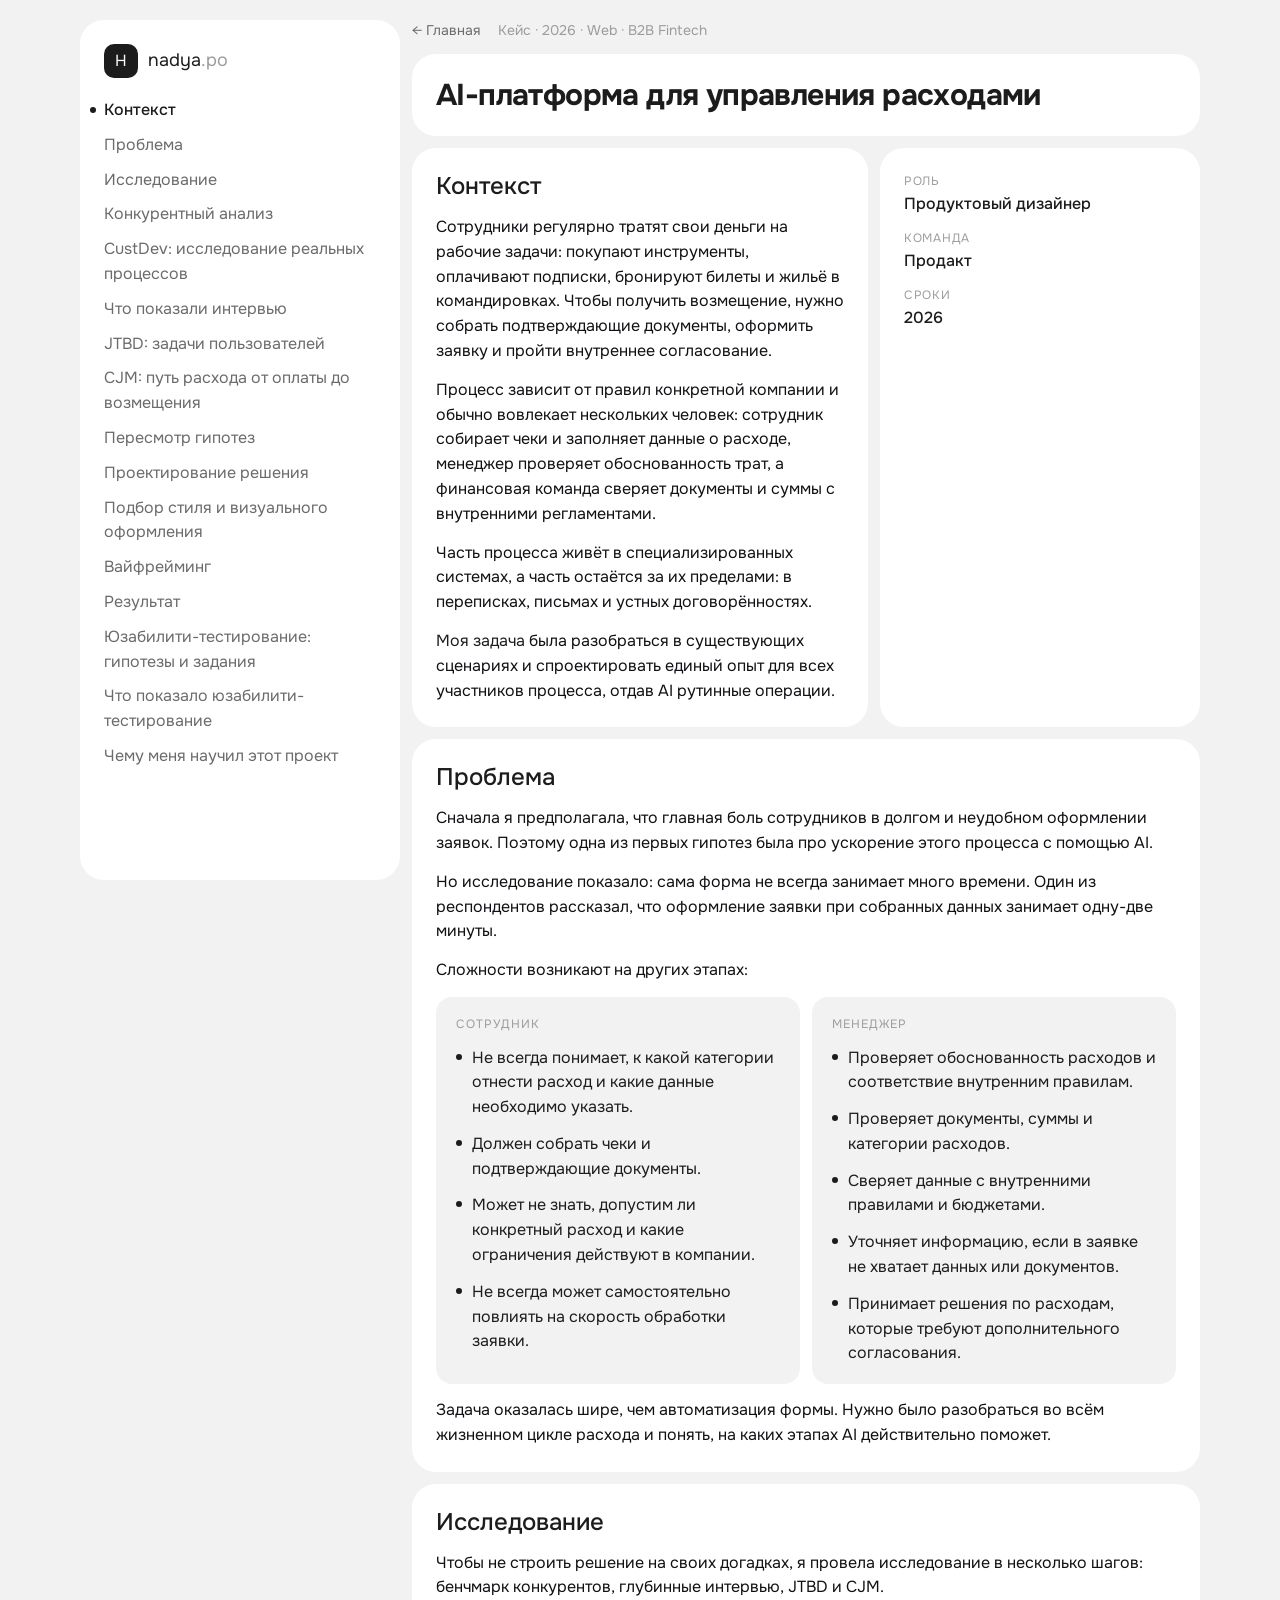
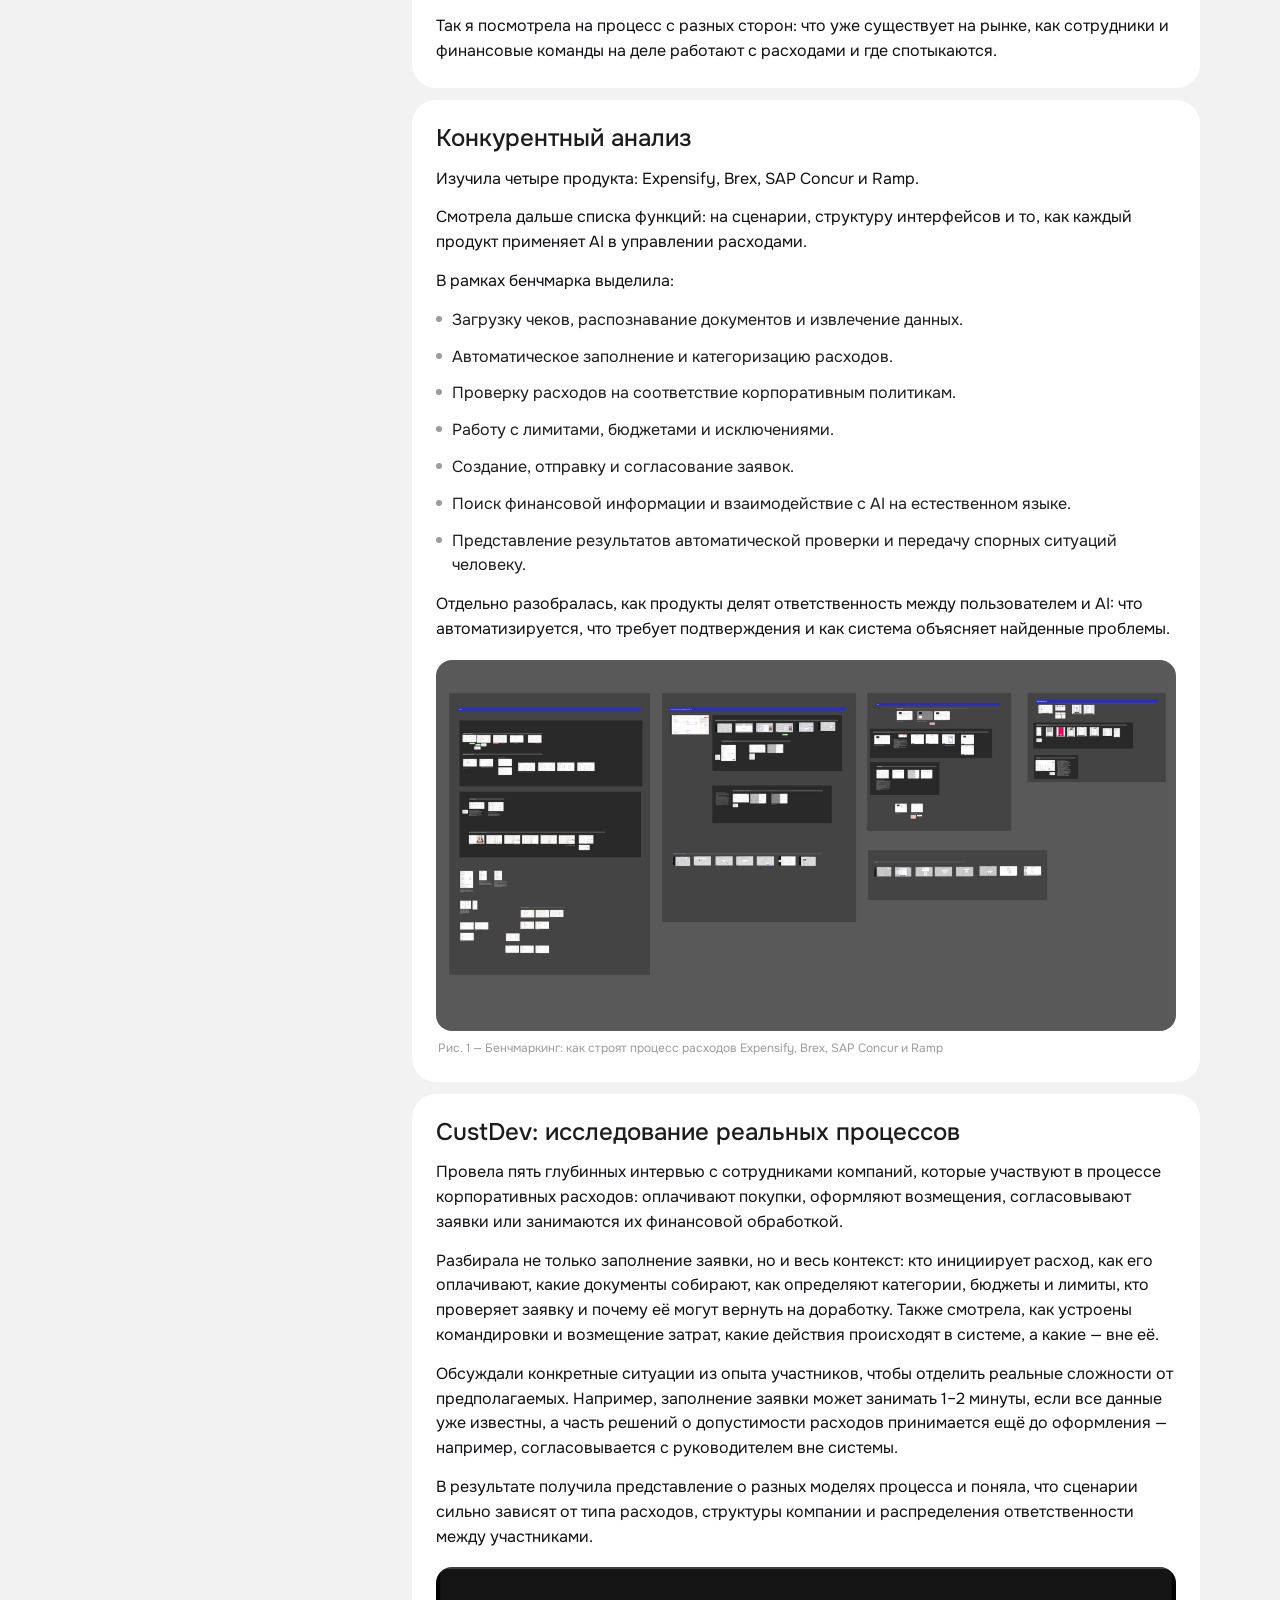
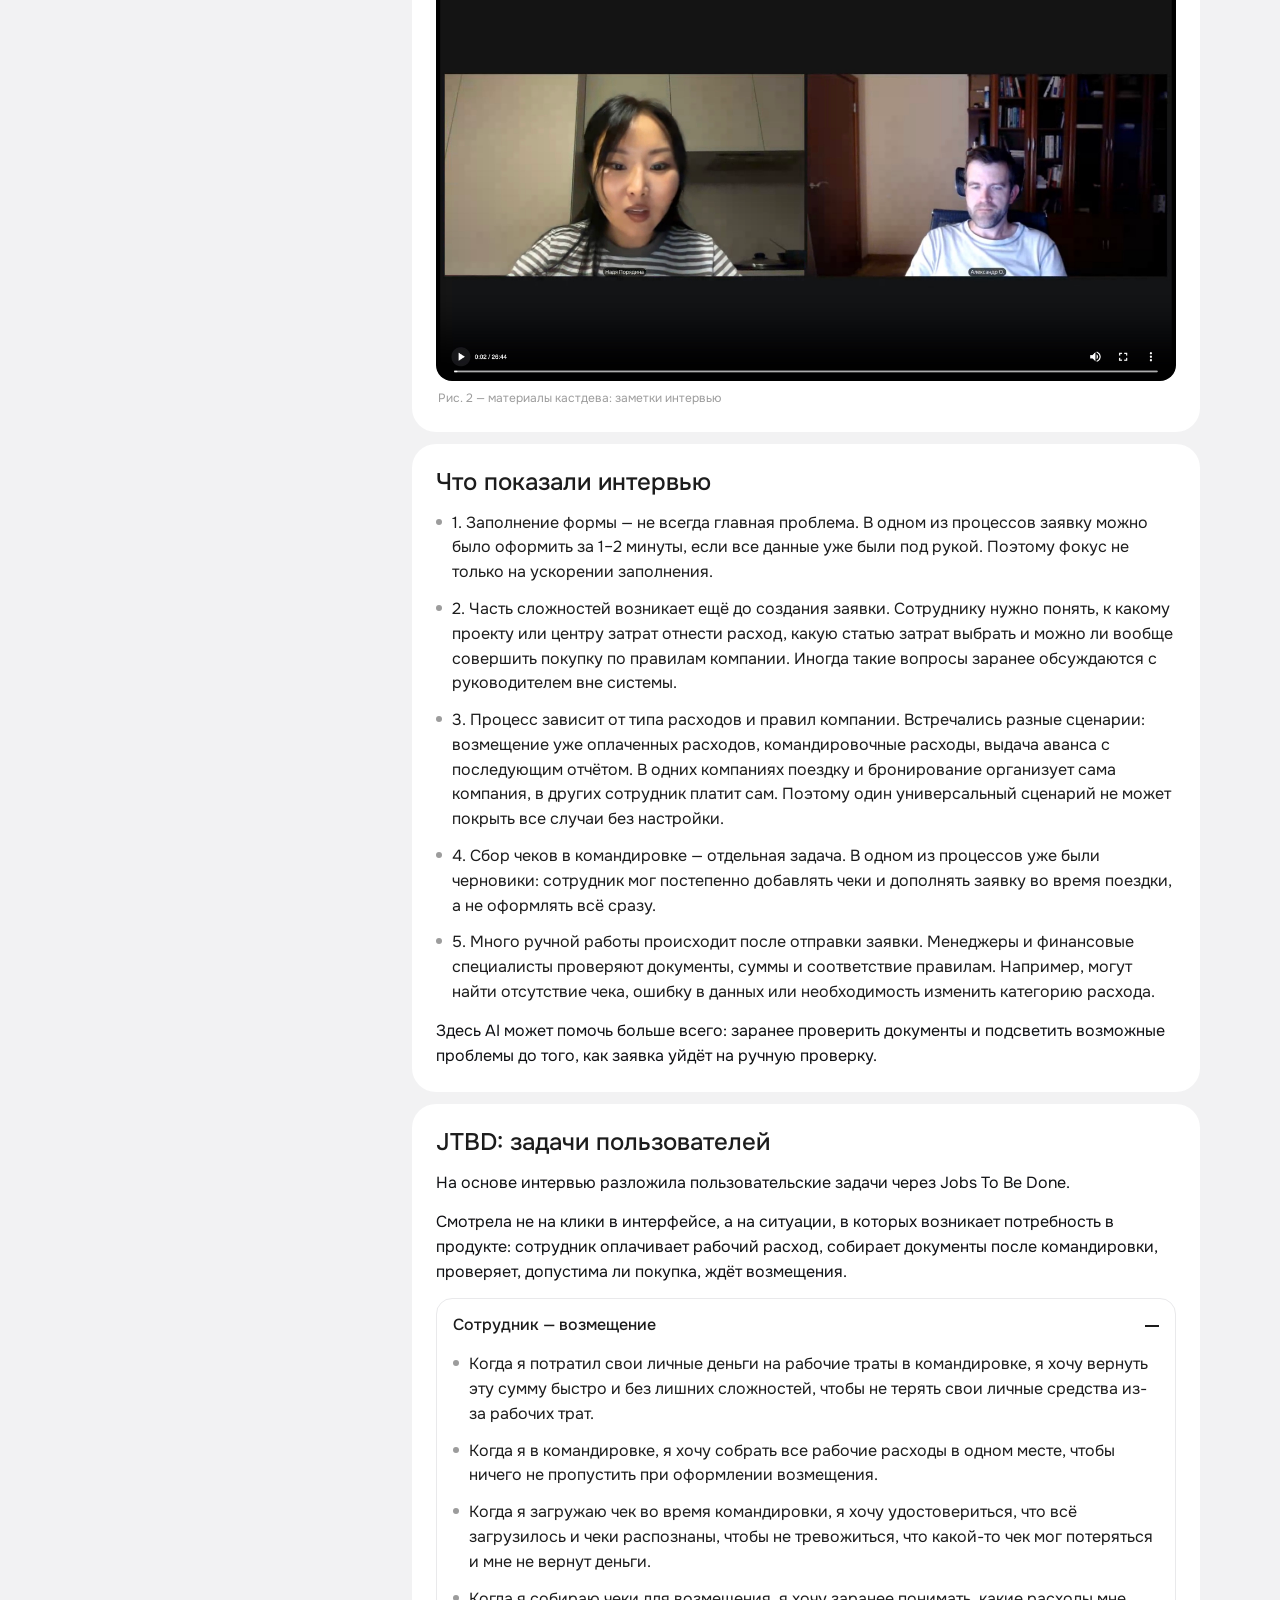
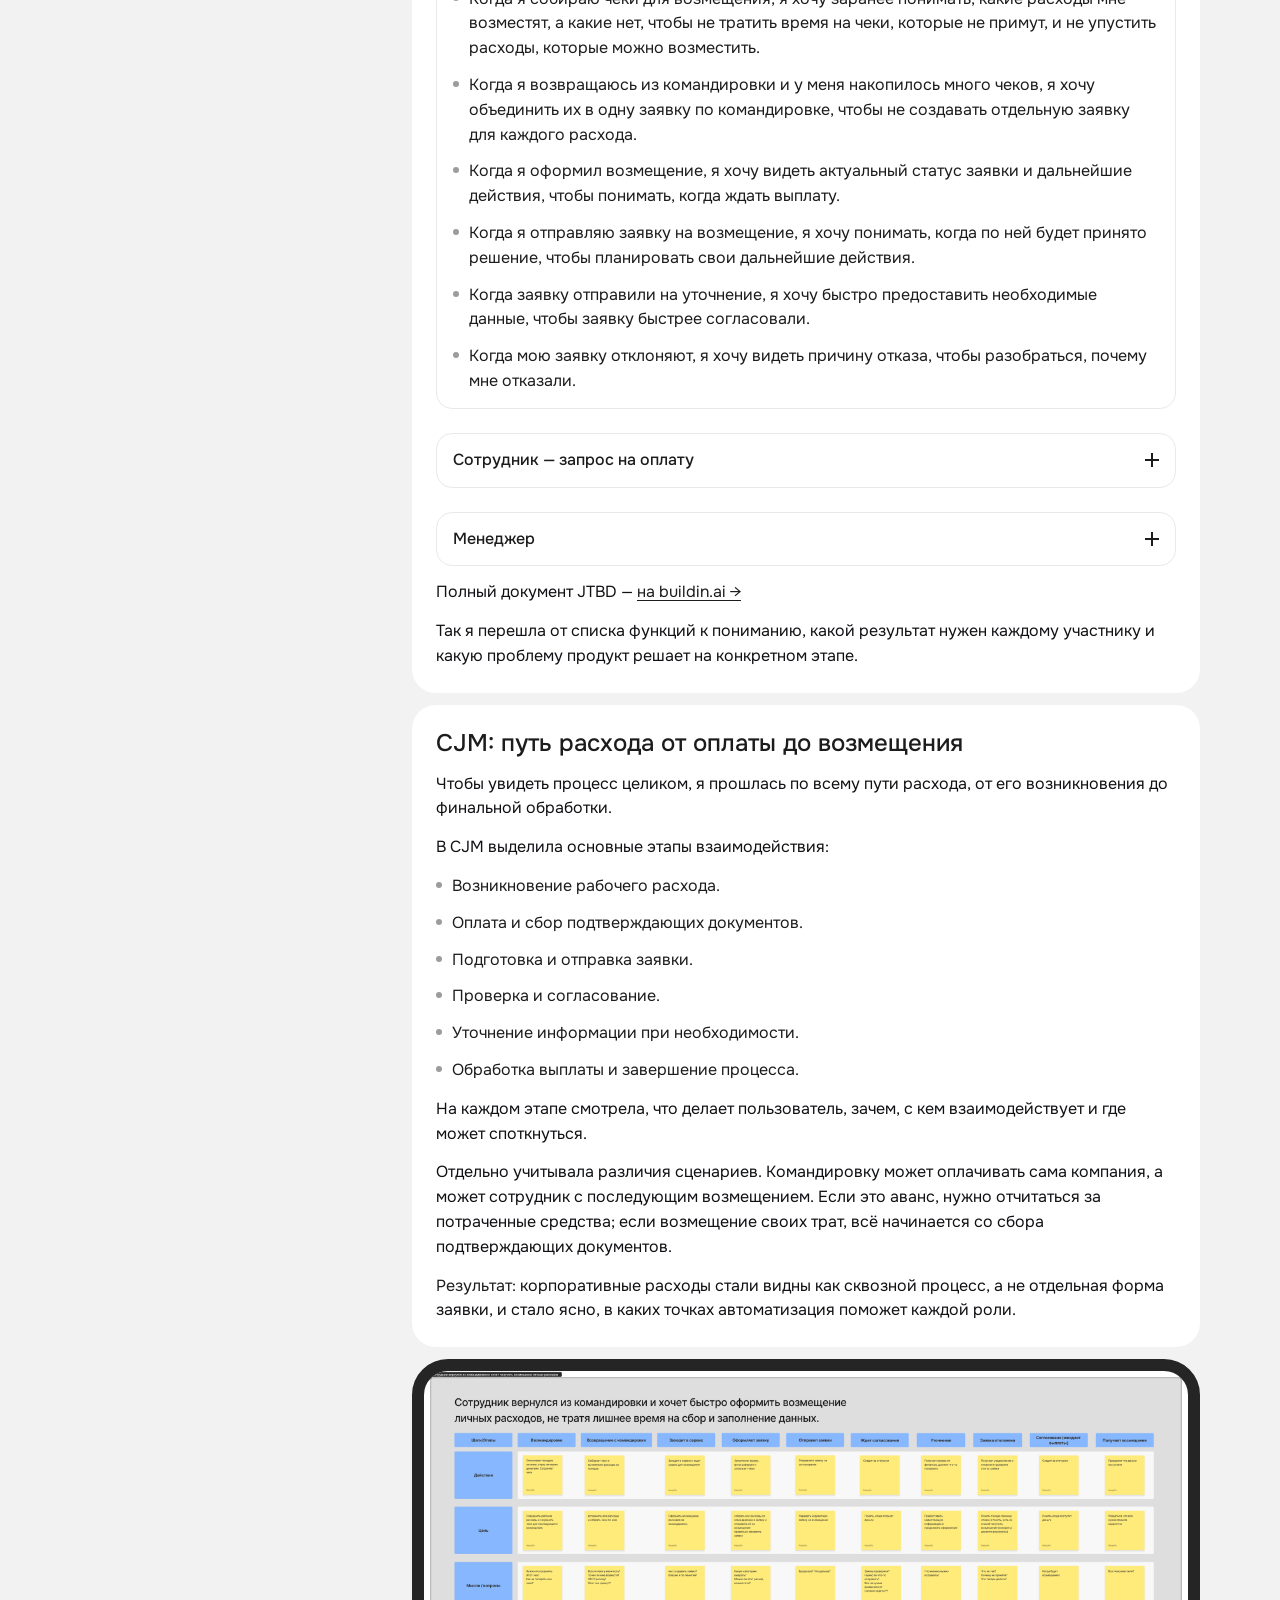
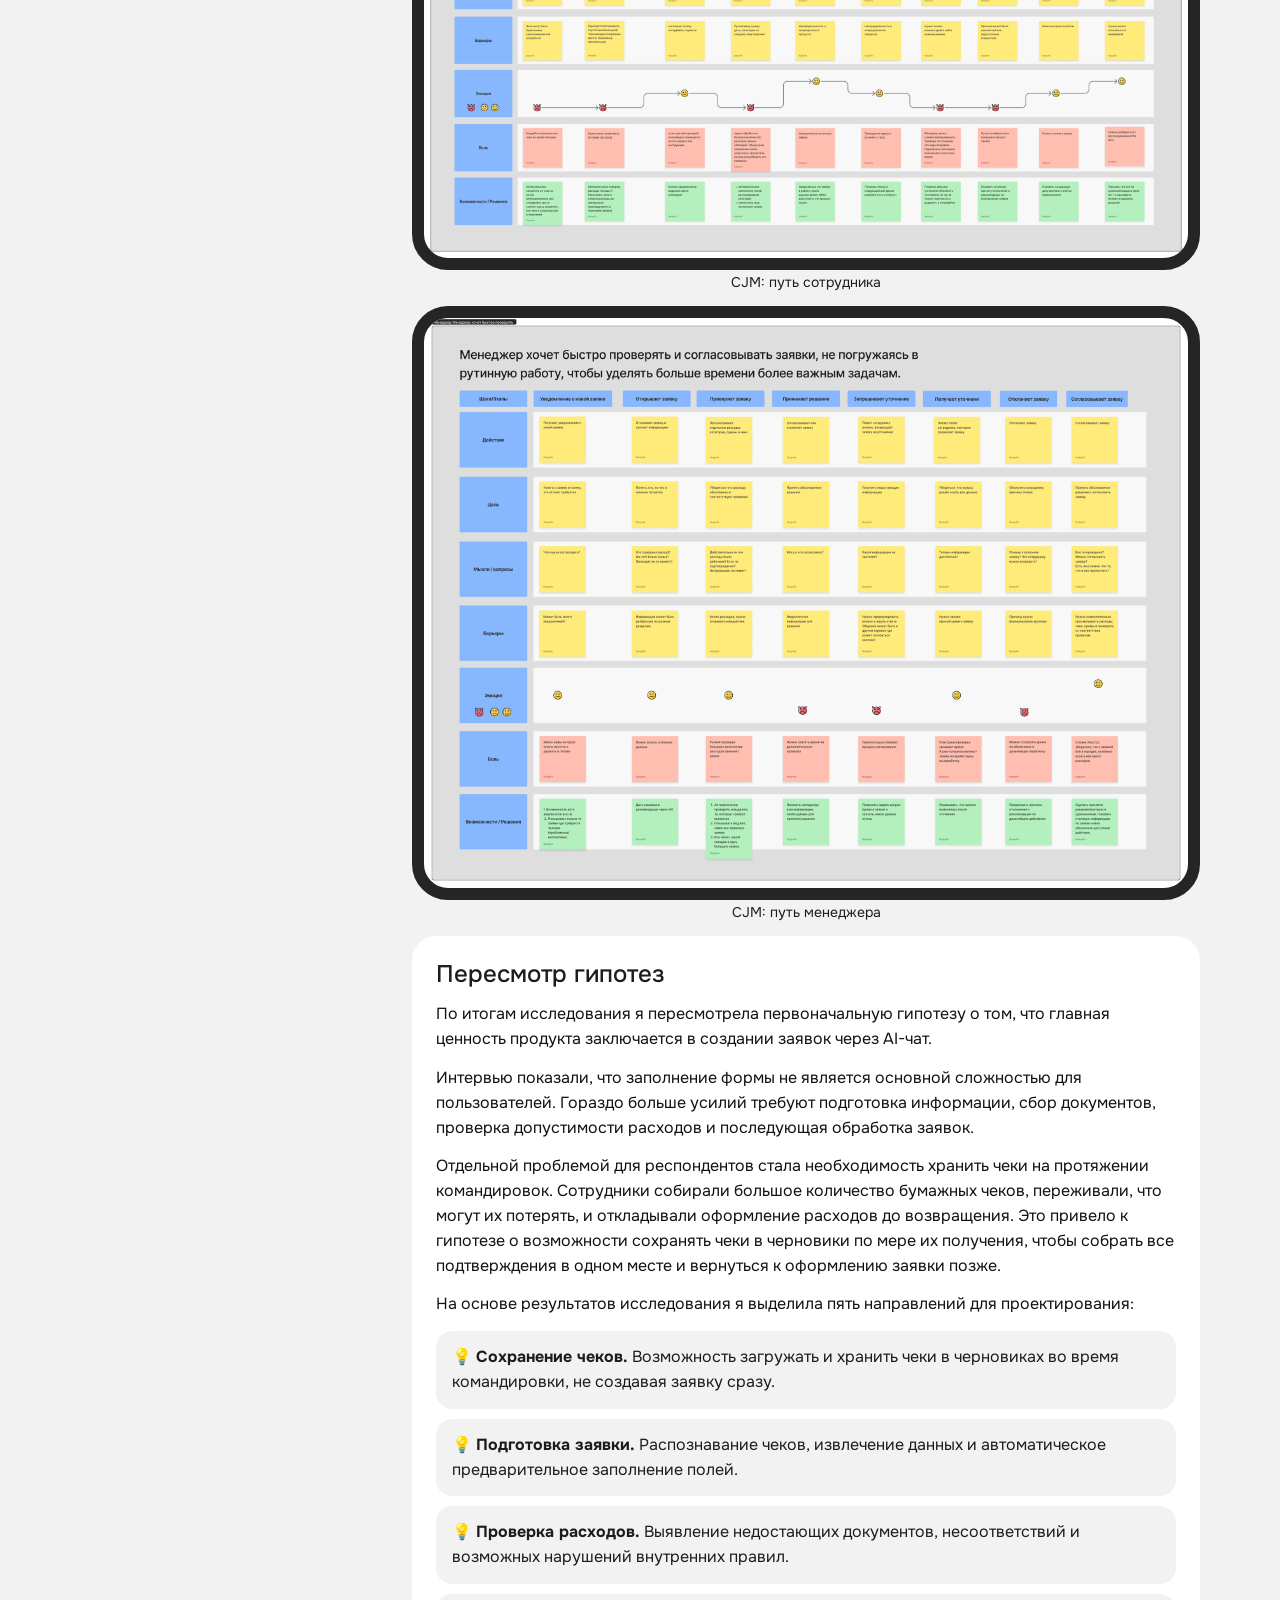
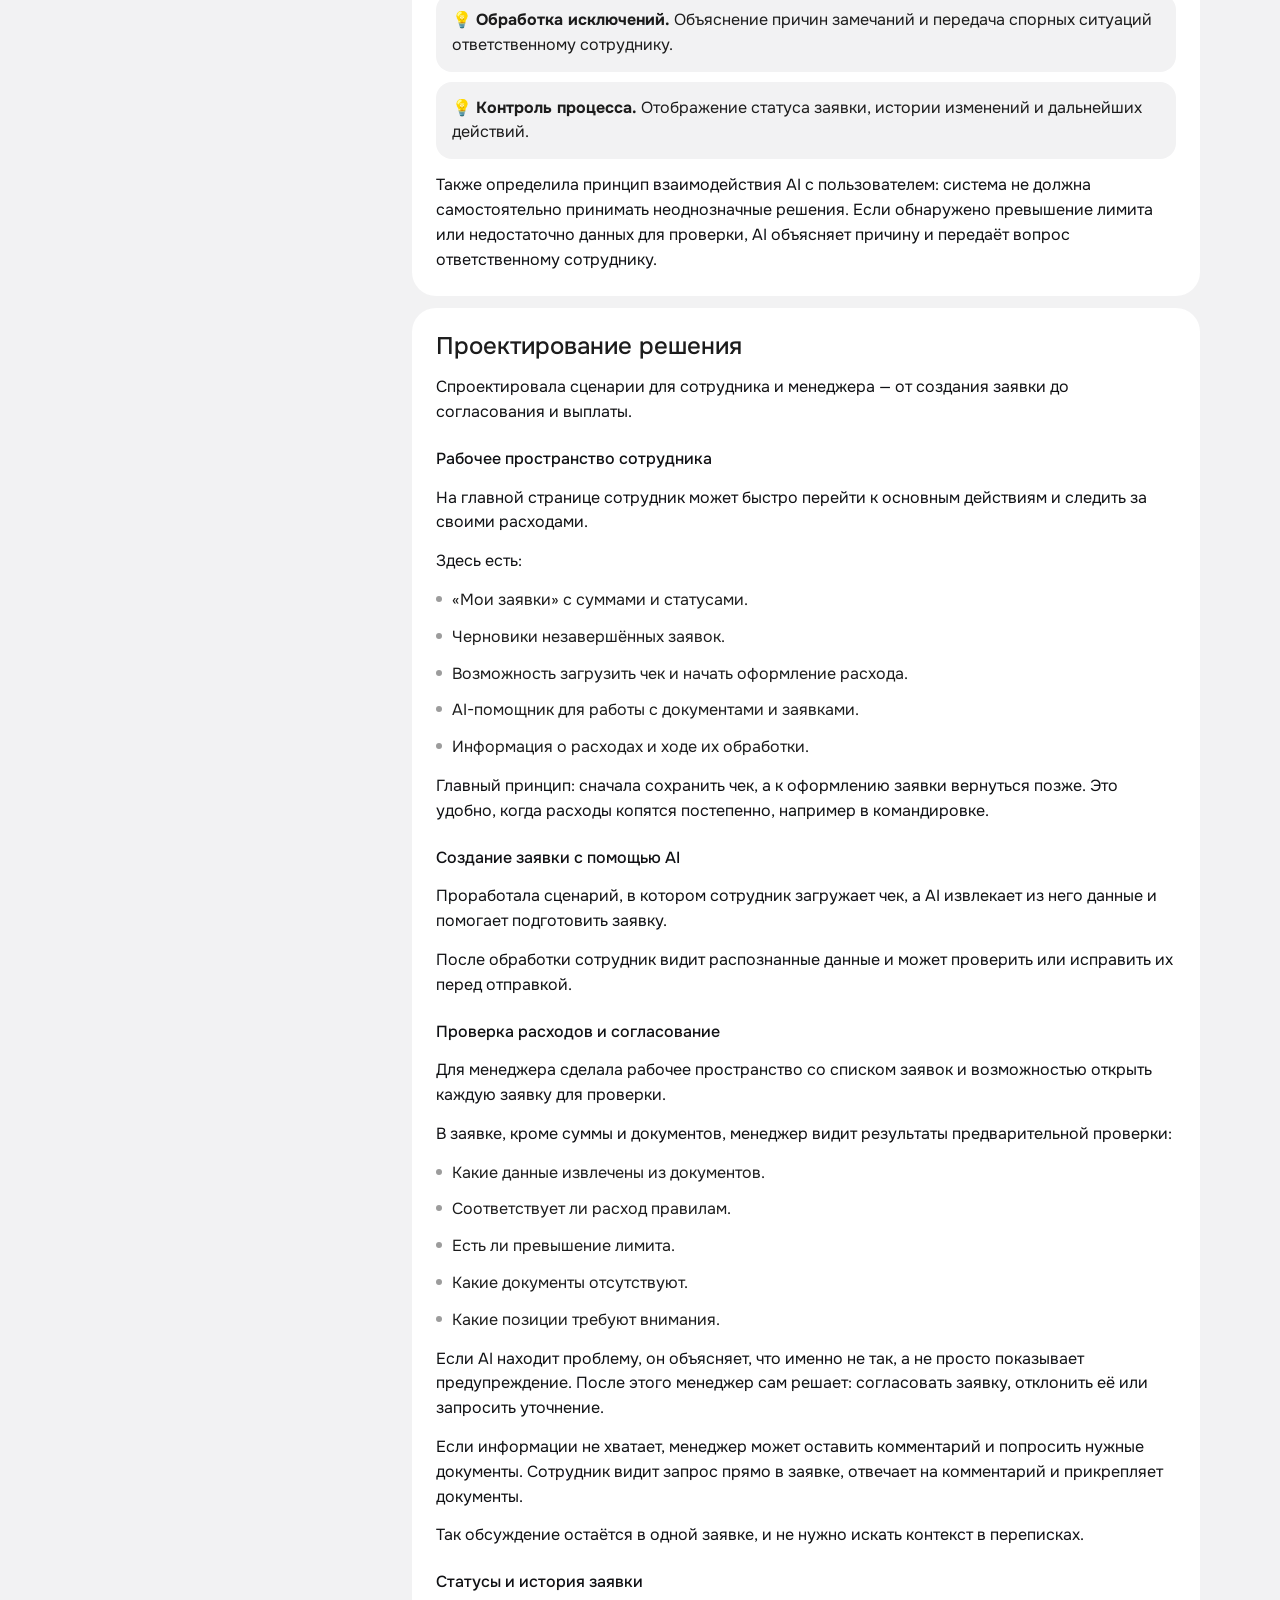
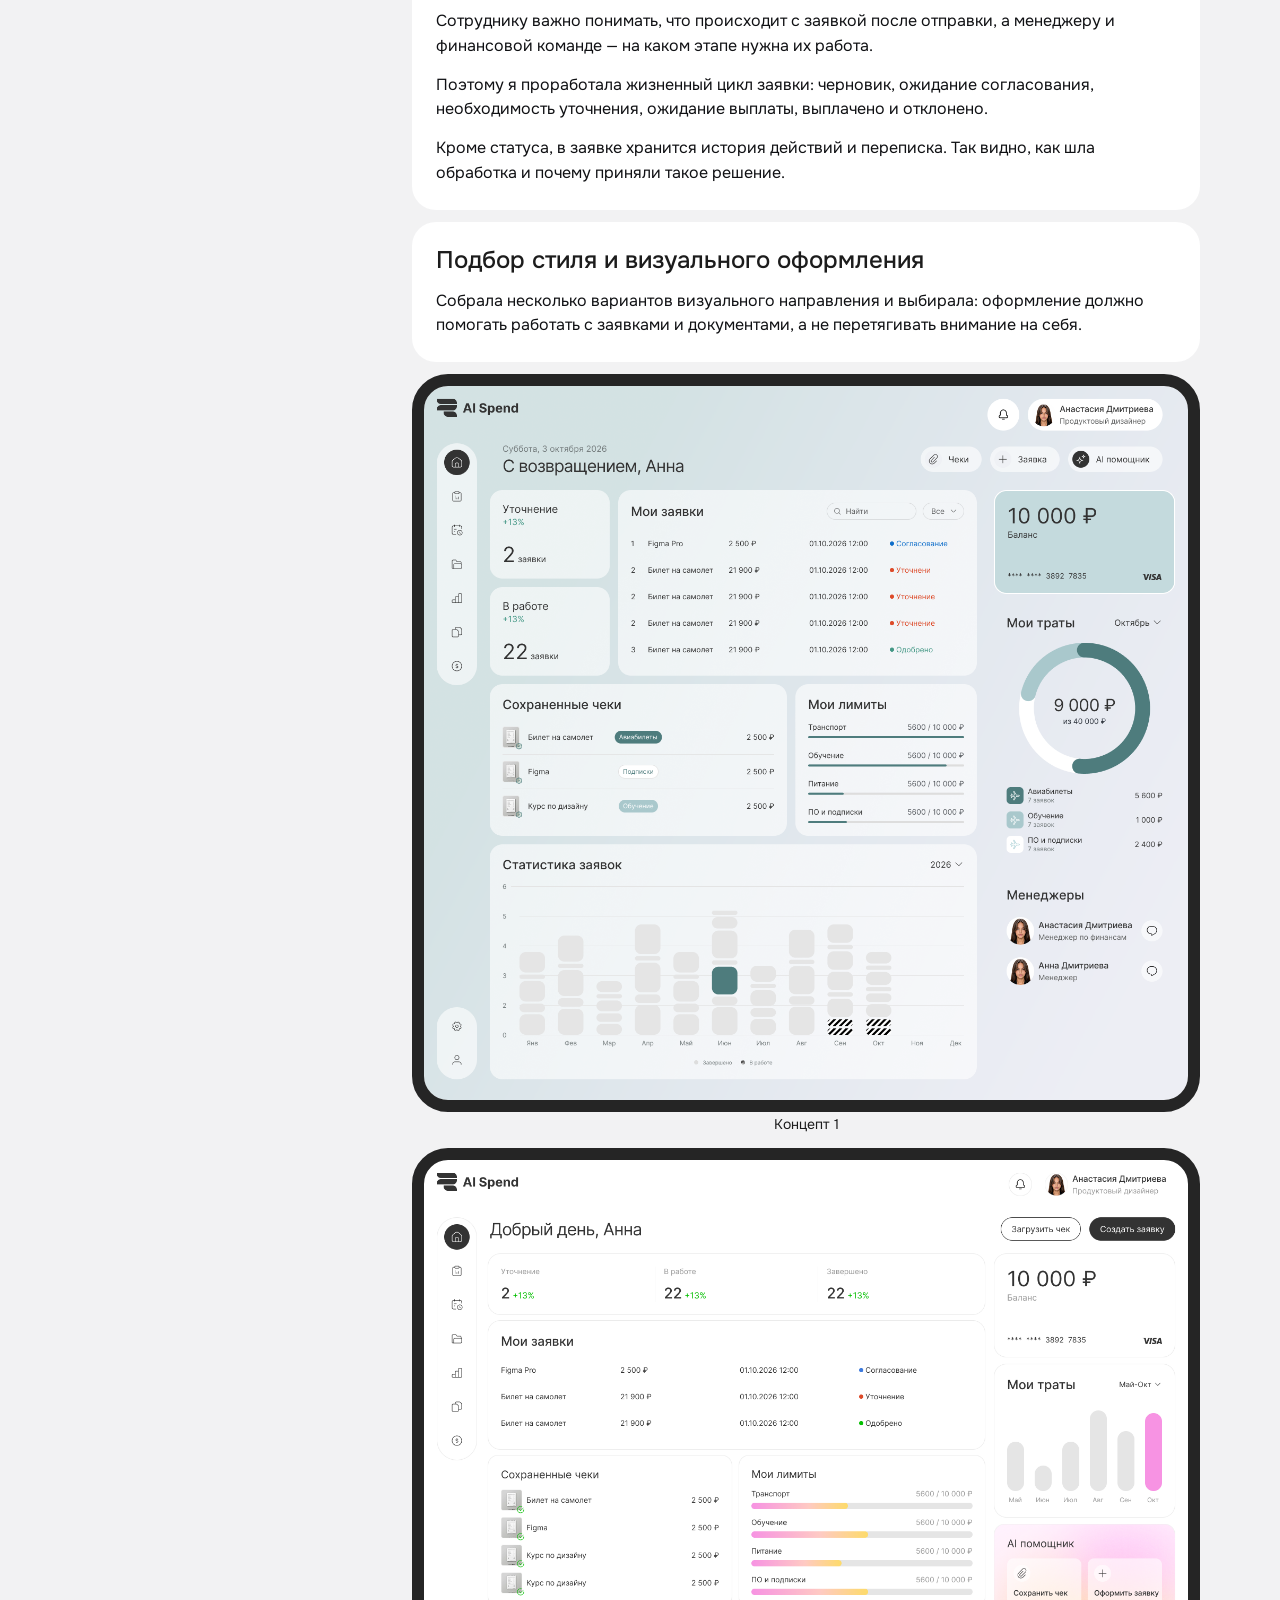
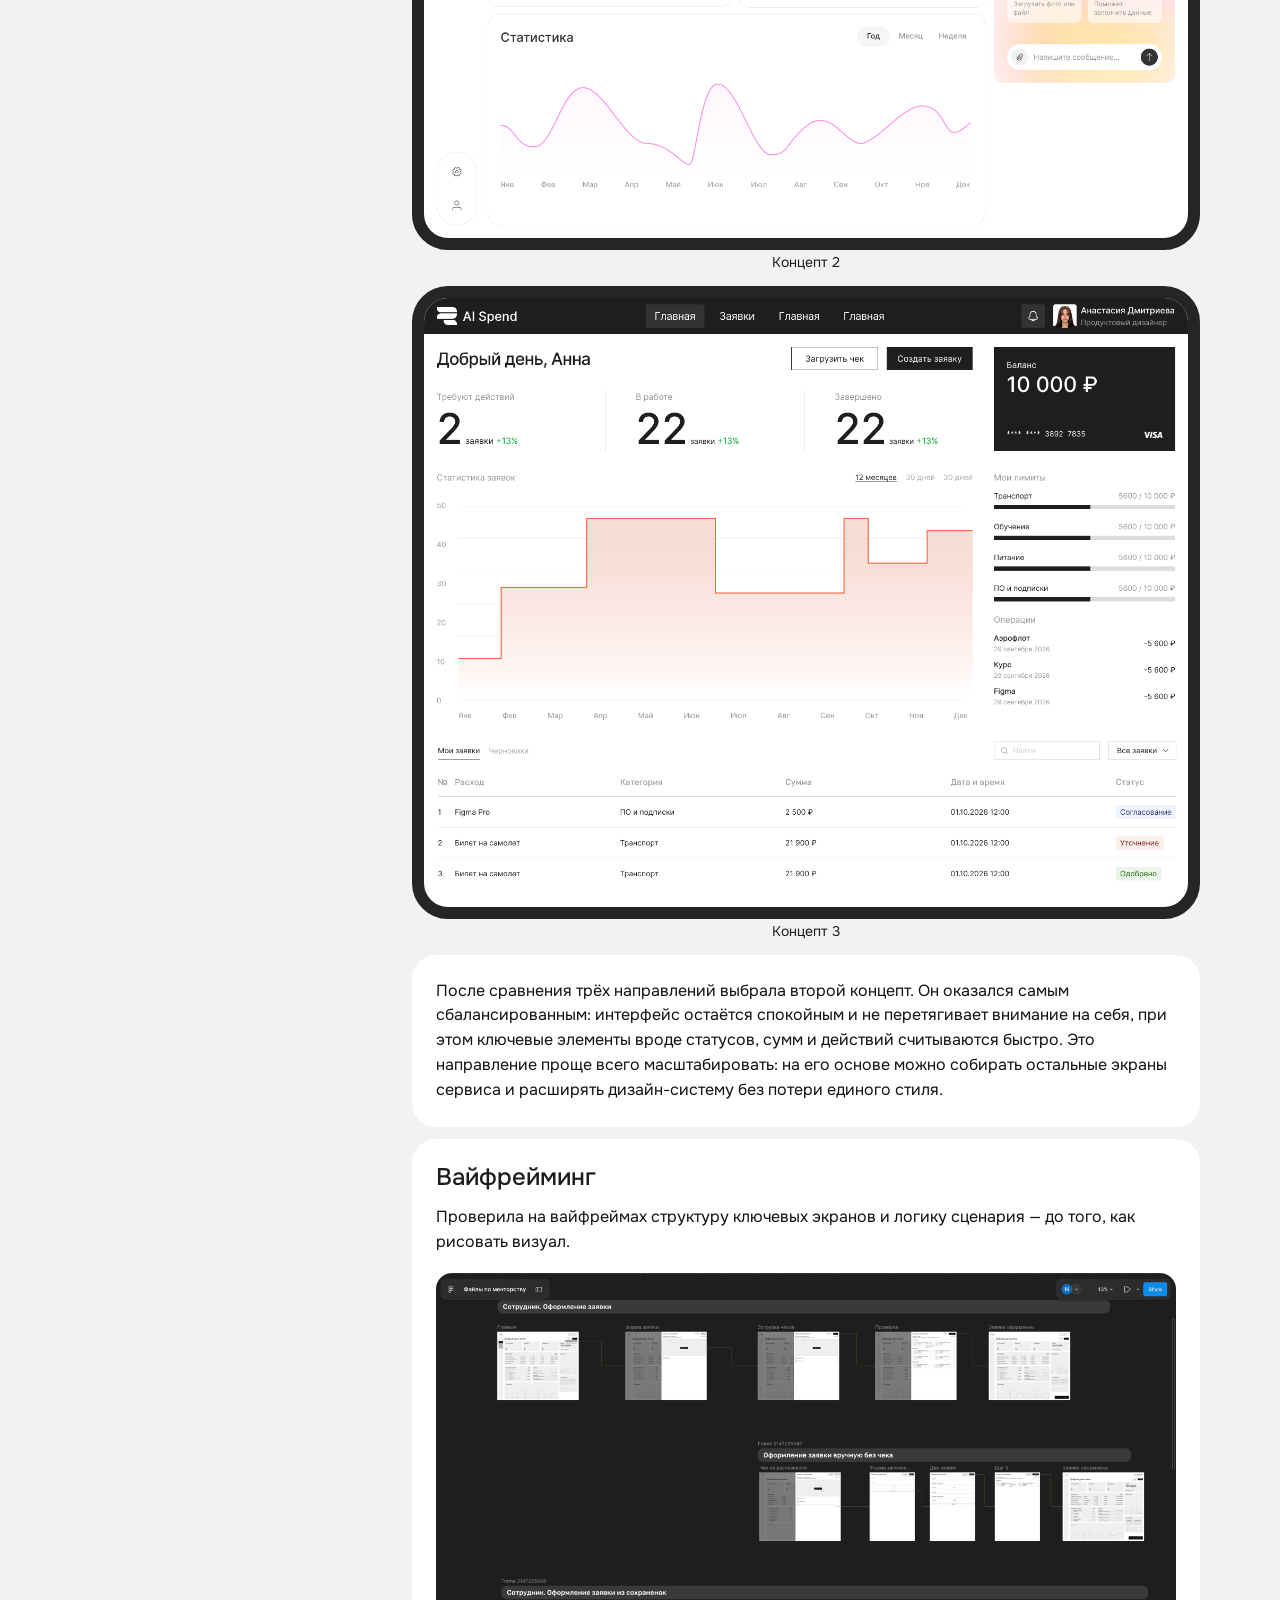
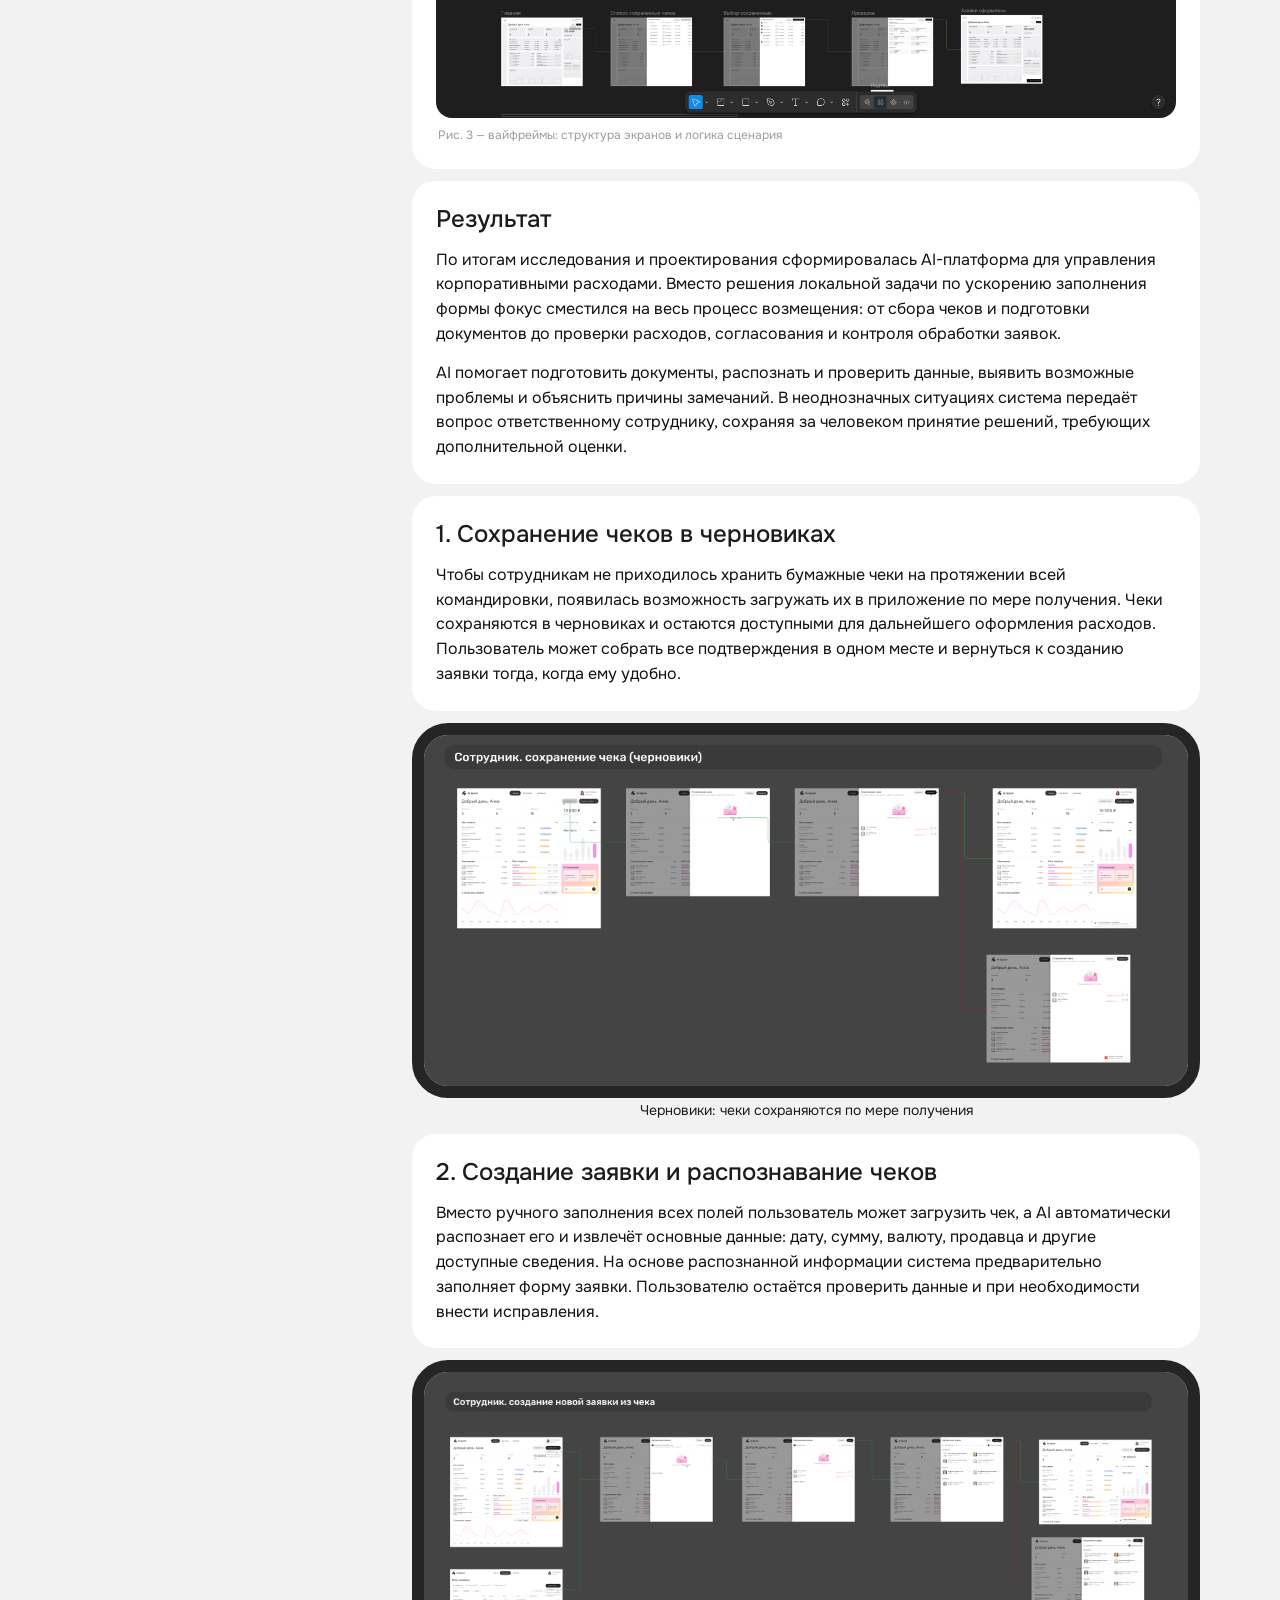
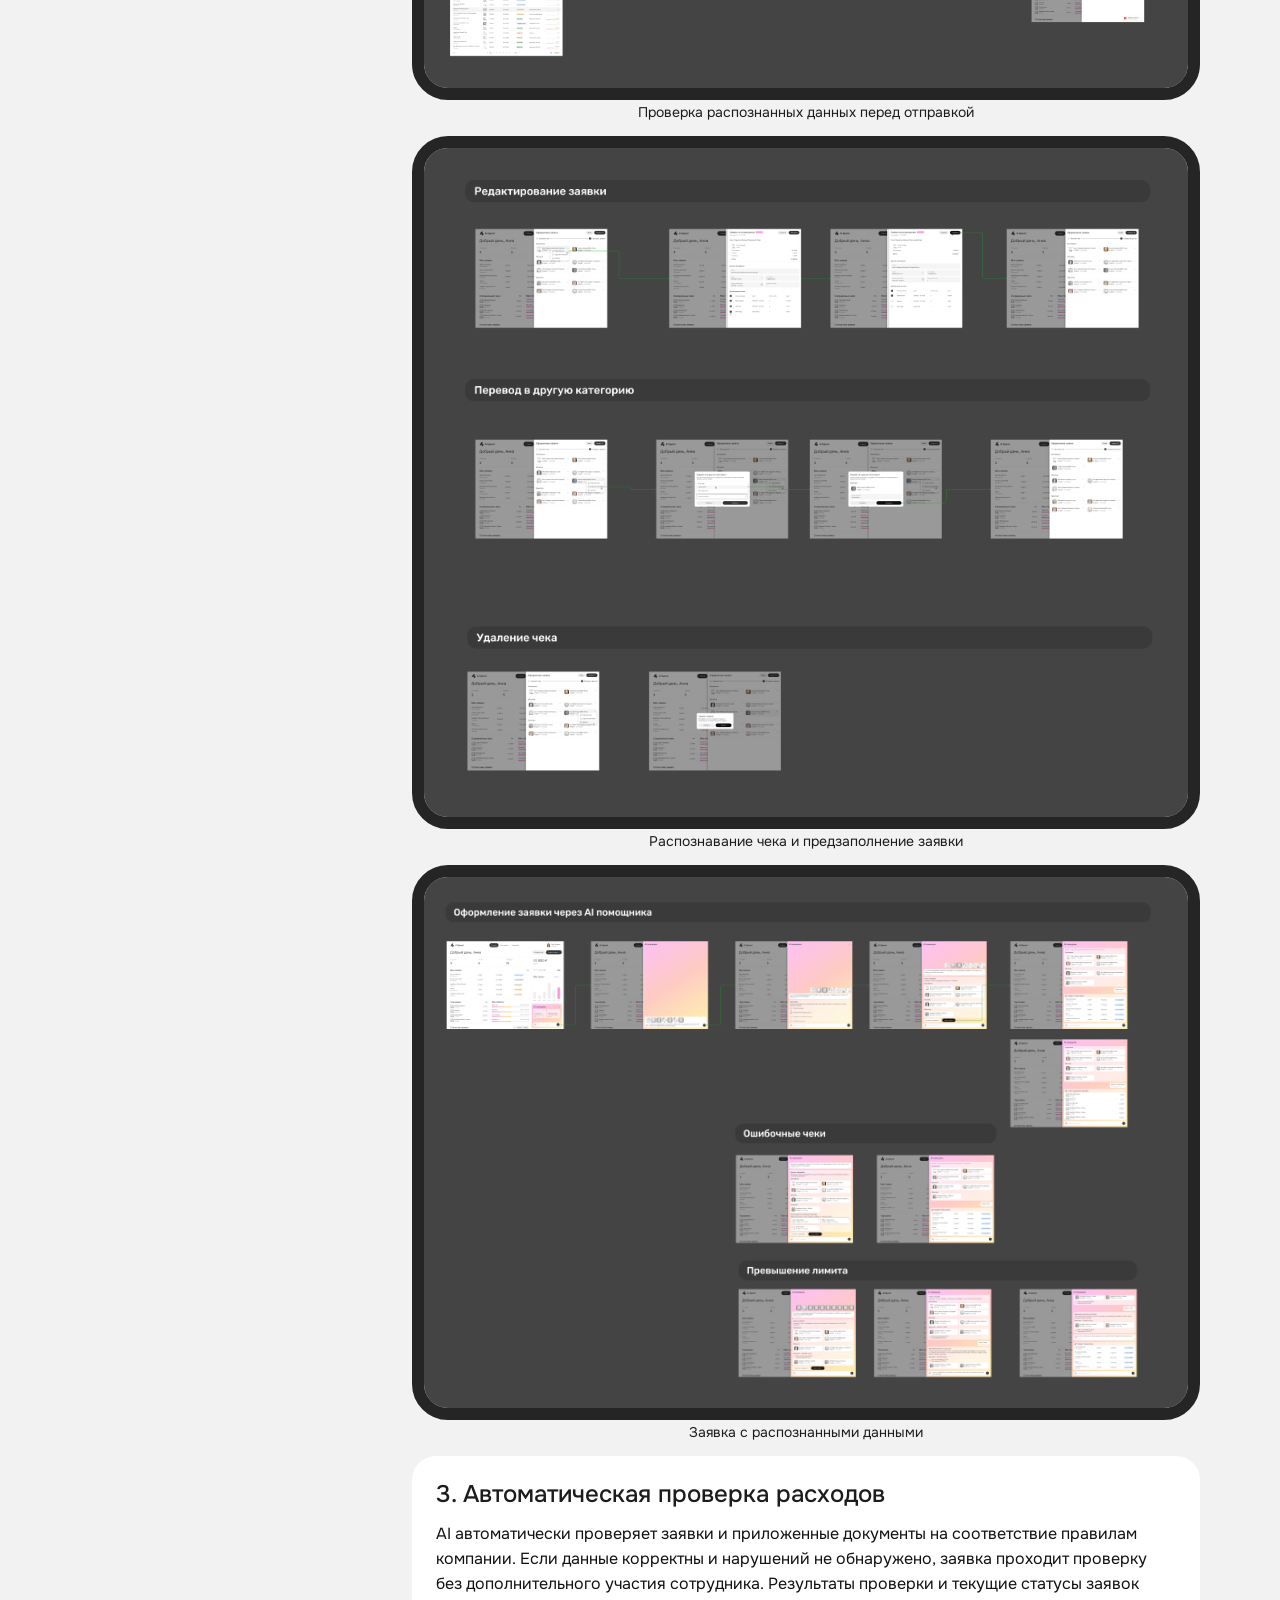
==== commit 5ed6699a: "AI-платформа: таблица гипотез юзабилити-теста в раскрывающемся блоке со стрелкой" ====
--- a/case-ai-spend.html
+++ b/case-ai-spend.html
@@ -8,12 +8,18 @@
   <link rel="preconnect" href="https://fonts.googleapis.com">
   <link rel="preconnect" href="https://fonts.gstatic.com" crossorigin>
   <link href="https://fonts.googleapis.com/css2?family=Onest:wght@400&display=swap" rel="stylesheet">
-  <link rel="stylesheet" href="styles.css?v65">
+  <link rel="stylesheet" href="styles.css?v66">
   <style>
   .cell-kicker{font-size:24px;line-height:1.2;color:var(--ink);text-transform:none;letter-spacing:normal;font-weight:500}     .list p{font-size:16px;color:var(--ink)}
     .sub-head{font-weight:500;color:var(--ink);margin-top:8px}
     .acc{border:1px solid var(--line);border-radius:var(--radius-in);overflow:hidden}
     .acc + .acc{margin-top:10px}
+    #usability-table .acc{border:none;border-radius:0}
+    #usability-table .ut-toggle{width:34px;height:34px;padding:0;border:none;background:transparent;border-radius:50%;justify-content:center}
+    #usability-table .ut-toggle:hover{background:var(--bg)}
+    #usability-table .ut-toggle .acc-icon::before,#usability-table .ut-toggle .acc-icon::after{display:none}
+    #usability-table .ut-toggle .acc-icon{width:11px;height:11px;border-right:2px solid var(--ink);border-bottom:2px solid var(--ink);transform:rotate(45deg);transition:transform .25s}
+    #usability-table .acc.open .ut-toggle .acc-icon{transform:rotate(225deg)}
     .acc-head{width:100%;display:flex;align-items:center;justify-content:space-between;gap:12px;padding:14px 16px;border:none;background:transparent;cursor:pointer;font:inherit;font-size:16px;font-weight:500;color:var(--ink);text-align:left}
     .acc-head:hover{background:var(--bg)}
     .acc-icon{position:relative;width:14px;height:14px;flex:none}
@@ -50,6 +56,7 @@
       <a href="#concepts">Подбор стиля и визуального оформления</a>
       <a href="#wireframes">Вайфрейминг</a>
       <a href="#outcomes">Результат</a>
+      <a href="#usability-table">Юзабилити-тестирование: гипотезы и задания</a>
       <a href="#usability-results">Что показало юзабилити-тестирование</a>
       <a href="#learnings">Чему меня научил этот проект</a>
     </nav>
@@ -414,10 +421,36 @@
       <div style="text-align:center;font-size:14px;color:var(--ink);padding-top:2px">Просмотр заявки со стороны менеджера</div>
     </div>
 
+    <section class="cell s12" id="usability-table">
+      <div class="acc">
+      <div style="display:flex;align-items:center;justify-content:space-between;gap:12px;flex-wrap:wrap">
+        <span class="cell-kicker" style="margin:0">Юзабилити-тестирование: гипотезы и задания</span>
+        <button class="acc-head ut-toggle" type="button" aria-label="Раскрыть таблицу"><span class="acc-icon"></span></button>
+      </div>
+        <div class="acc-body"><div class="acc-inner" style="padding:14px 0 0">
+      <div class="utable-wrap">
+      <table class="utable">
+        <thead><tr><th>Гипотеза</th><th>Что проверяем</th><th>Задание</th><th>Критерии успеха</th><th>Результат</th></tr></thead>
+        <tbody>
+        <tr><td>Пользователь понимает назначение черновиков и может сохранить чеки для последующего оформления.</td><td>Понимает ли пользователь, куда загружать чеки. Может ли сохранить их без создания заявки.</td><td>Вы находитесь в командировке. У вас накопилось несколько чеков за рабочие расходы, но пока вы не хотите оформлять возмещение. Сохраните чеки, чтобы вернуться к ним позже.</td><td>4 из 5 самостоятельно сохраняют чеки в черновики.</td><td><b>5 из 5 справились.</b></td></tr>
+        <tr><td>Пользователь понимает, как найти сохранённые ранее чеки и использовать их для оформления заявки на возмещение расходов.</td><td>Может ли пользователь самостоятельно найти черновики, выбрать нужные чеки, проверить распознанные данные и оформить по ним заявку на возмещение.</td><td>Вы вернулись из командировки, у вас есть чеки, которые вы сохранили ранее. Создайте заявки по ранее сохранённым черновикам.</td><td>4 из 5 пользователей самостоятельно находят сохранённые чеки, выбирают их, проверяют данные и успешно отправляют заявку на возмещение без подсказок.</td><td><b>5 из 5 справились.</b></td></tr>
+        <tr><td>Пользователь понимает, как создать новую заявку на возмещение.</td><td>Поиск точки входа и понимание вариантов создания заявки.</td><td>У вас накопилось также несколько новых чеков за рабочие расходы. Вы хотите вернуть потраченные деньги. Покажите, как бы вы это сделали.</td><td>4 из 5 самостоятельно находят создание заявки и начинают оформление без подсказки.</td><td><b>5 из 5 справились.</b></td></tr>
+        <tr><td>Пользователь может самостоятельно загрузить чеки и проверить распознанные данные.</td><td>Загрузка документов, распознавание, корректировка данных и категорий.</td><td>Продолжите оформление заявки. Проверьте информацию по чекам перед отправкой.</td><td>4 из 5 замечают ошибку в категории и исправляют (чек попал не в ту категорию).</td><td><b>5 из 5 справились.</b> Один респондент сказал, что при переводе в другую категорию ожидал сначала увидеть drag&amp;-and-drop, но проблем с нахождением функции не возникло.</td></tr>
+        <tr><td>Сотрудник понимает, как обработать заявку, возвращённую менеджером на уточнение, и повторно отправить её на рассмотрение.</td><td>Может ли пользователь самостоятельно найти заявку, требующую уточнения, через дашборд или общий список заявок. Замечает ли изменение статуса и комментарий менеджера. Понимает ли, какую информацию необходимо дополнить. Может ли внести изменения и повторно отправить заявку на рассмотрение.</td><td>Через некоторое время решили проверить, на каком этапе находится рассмотрение. Посмотрите, есть ли заявки, по которым от вас требуются дополнительные действия.</td><td>4 из 5 самостоятельно находят и вносят требуемые уточнения и отправляют заявку на повторное рассмотрение.</td><td><b>3 из 5 справились,</b> но у двоих была проблема: не понимали, как удалить лишние пункты. Они понимали, что конкретно от них требуется, но возникла трудность с нахождением кнопки «Изменить» именно в блоке «детализация чека».</td></tr>
+        <tr><td>Пользователь замечает возможность создания заявки через AI-помощника.</td><td>Обнаруживает ли помощника, понимает ли его назначение и ожидаемый принцип работы.</td><td>Вы забыли оформить ещё несколько чеков по рабочим расходам. Посмотрите, каким ещё способом можно оформить заявку.</td><td>4 из 5 замечают AI-помощника и могут объяснить, для чего он нужен.</td><td><b>5 из 5 справились.</b></td></tr>
+        <tr><td>Пользователь может найти заявку и определить её текущий статус.</td><td>Понимает ли пользователь таблицу, поиск, фильтры и статусы заявок.</td><td>Вы ранее отправили заявку за проживание в гостинице. Найдите её и выясните, что сейчас с ней происходит.</td><td>4 из 5 самостоятельно находят заявку и правильно определяют её статус.</td><td><b>5 из 5 справились.</b></td></tr>
+        </tbody>
+      </table>
+      </div>
+        </div></div>
+      </div>
+    </section>
+
     <section class="cell s12" id="usability-results">
       <span class="cell-kicker">Что показало юзабилити-тестирование</span>
       <p class="cell-text primary">Проверила, как сотрудники работают с платформой корпоративных расходов. В тестировании участвовали пять человек, с которыми мы уже общались на этапе кастдева.</p>
       <p class="cell-text primary">Все участники справились с заданиями. В целом было понятно, куда нажимать и что делать, — серьёзных сложностей ни у кого не возникло. Но несколько моментов стоит улучшить.</p>
+      <img class="zoomable" src="assets/case-ai-spend-usability-results.png" alt="Юзабилити-тестирование: сводка результатов" style="cursor:zoom-in;width:100%;height:auto;display:block;border-radius:16px;margin-top:4px">
       <p class="cell-text primary sub-head">1. Не сразу понятно, как изменить отдельную позицию в заявке</p>
       <p class="cell-text primary">Двое участников замешкались, когда нужно было внести изменения в заявку, отправленную на уточнение. Они не сразу заметили, что у каждой позиции есть своя кнопка «Изменить».</p>
       <p class="cell-text primary">Судя по их действиям, было неочевидно, что каждый блок можно редактировать отдельно. Поэтому стоит сделать эти кнопки заметнее и понятнее показать, к какой позиции они относятся.</p>
--- a/styles.css
+++ b/styles.css
@@ -525,6 +525,18 @@
 .ctx-ci b { font-size: var(--text-m); color: var(--ink); font-weight: 500; line-height: 1.4; }
 @media (max-width: 900px) { .ctx-row { grid-template-columns: 1fr; } }
 
+/* Таблица юзабилити-тестирования */
+.utable-wrap { grid-column: span 12; }
+.utable { width: 100%; border-collapse: collapse; font-size: 14px; line-height: 1.45; }
+.utable th { text-align: left; font-weight: 500; color: var(--ink); background: var(--bg); padding: 10px 12px; border-bottom: 1px solid var(--line); }
+.utable td { padding: 10px 12px; border-bottom: 1px solid var(--line); vertical-align: top; color: var(--ink); }
+.utable tr:last-child td { border-bottom: none; }
+.utable td:first-child { min-width: 180px; }
+@media (max-width: 900px) {
+  .utable-wrap { overflow-x: auto; }
+  .utable { min-width: 900px; }
+}
+
 .side-nav a.nav-active { color: var(--ink); font-weight: 500; position: relative; }
 .side-nav a.nav-active::before { content: ''; position: absolute; left: -14px; top: 50%; transform: translateY(-50%); width: 6px; height: 6px; border-radius: 50%; background: var(--ink); }
 .proj-top.mockup img { margin-bottom: 0; }
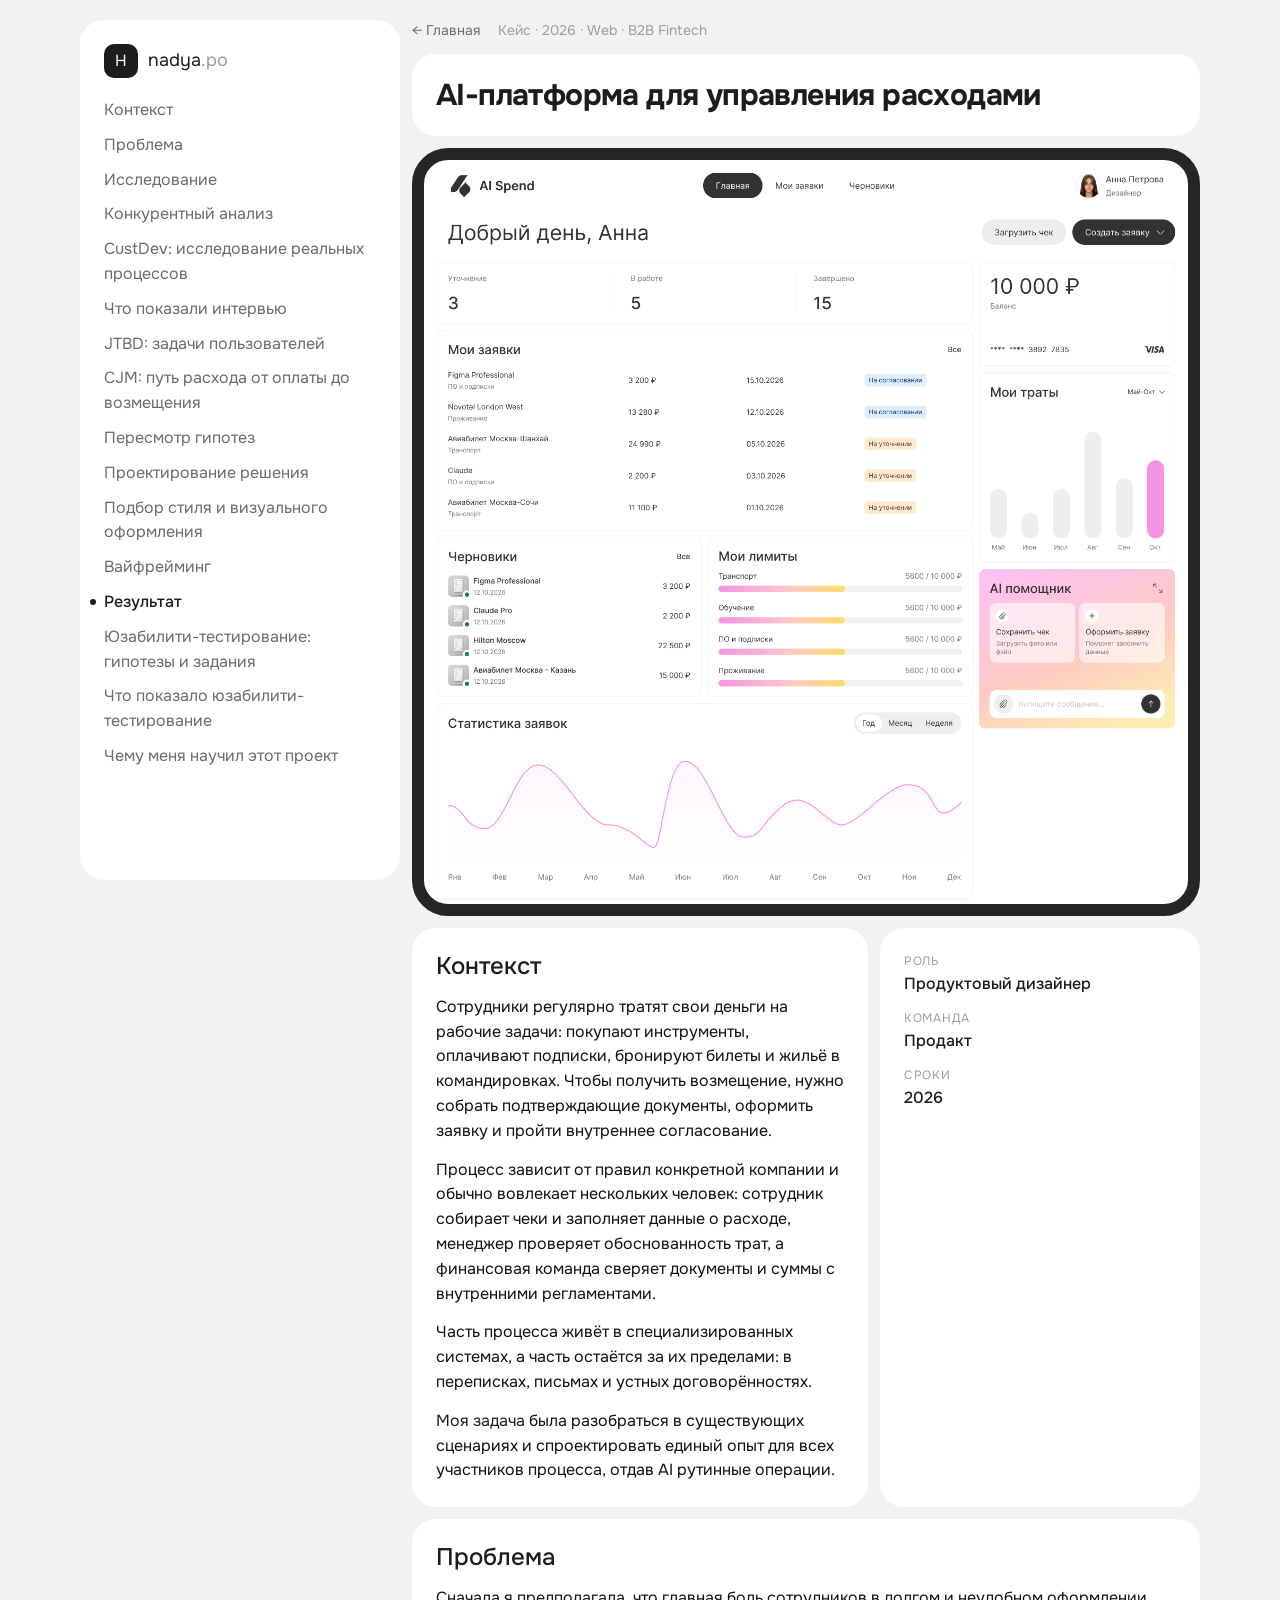
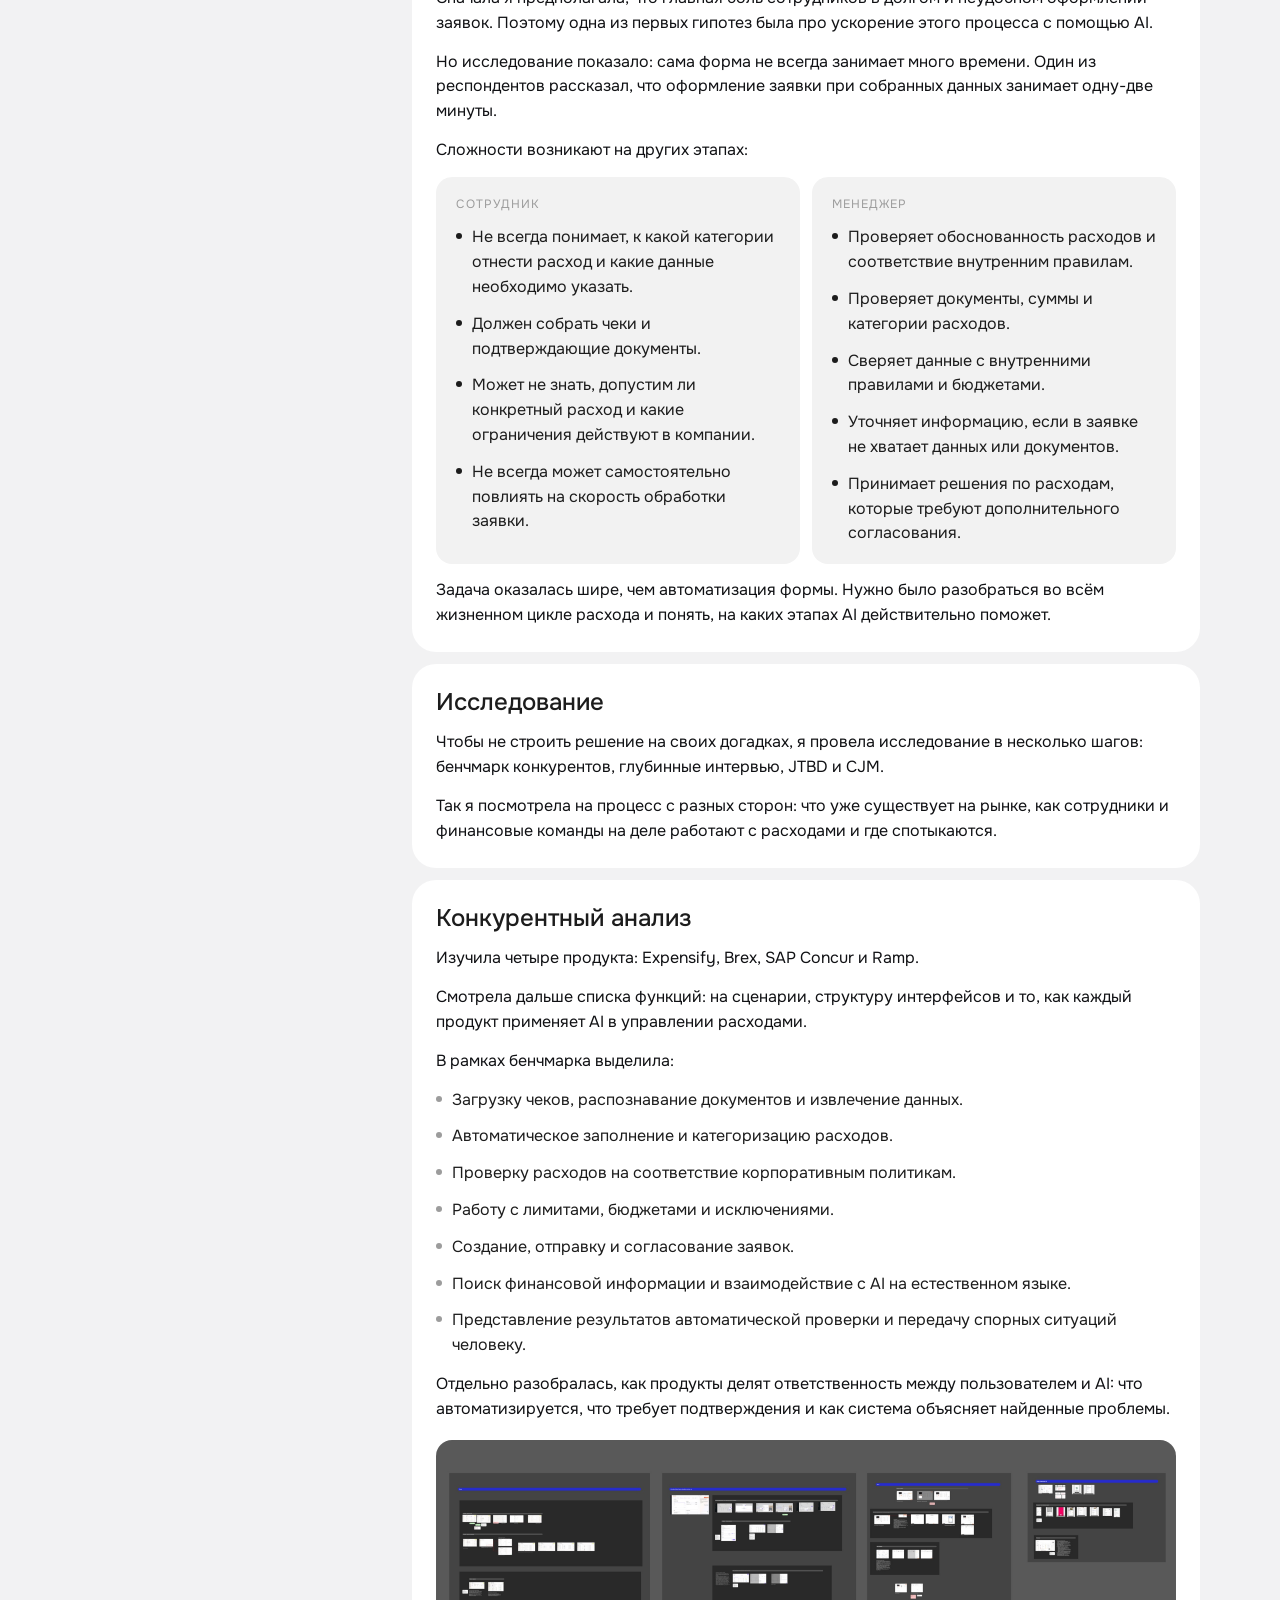
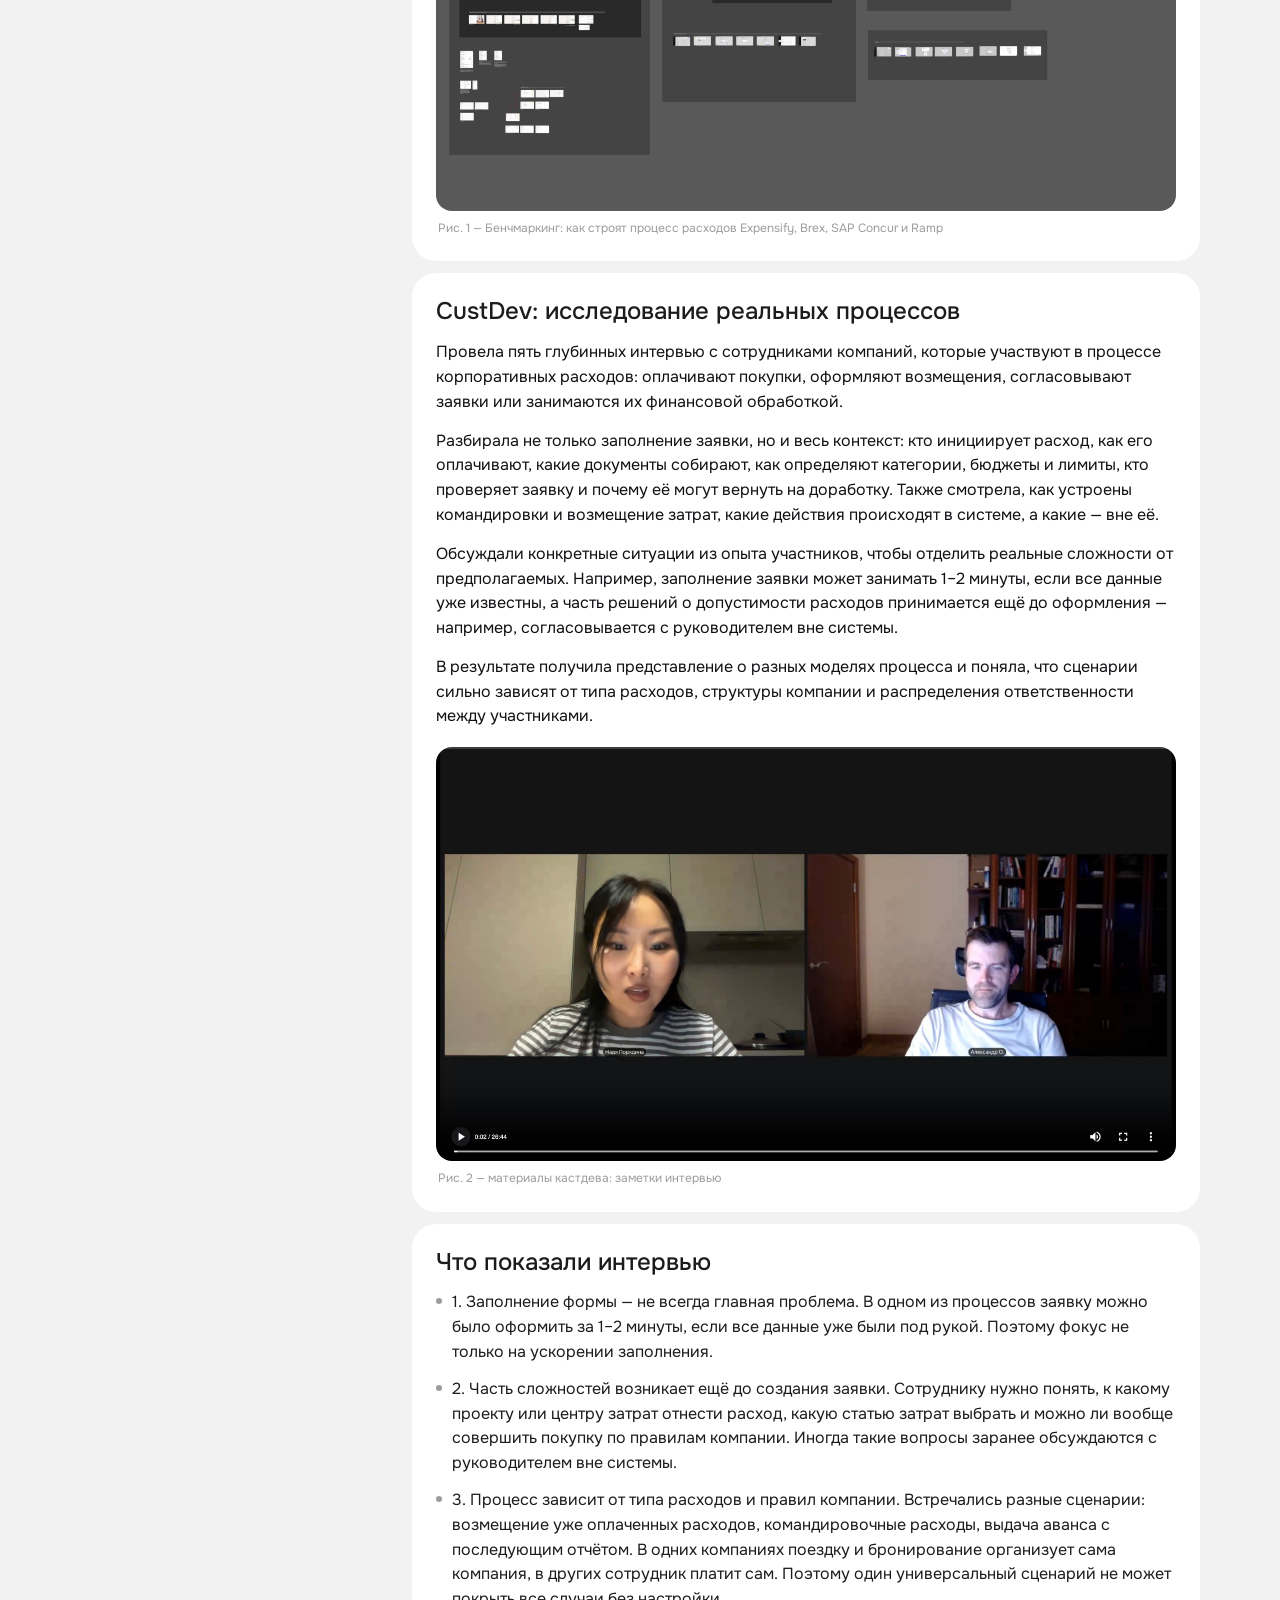
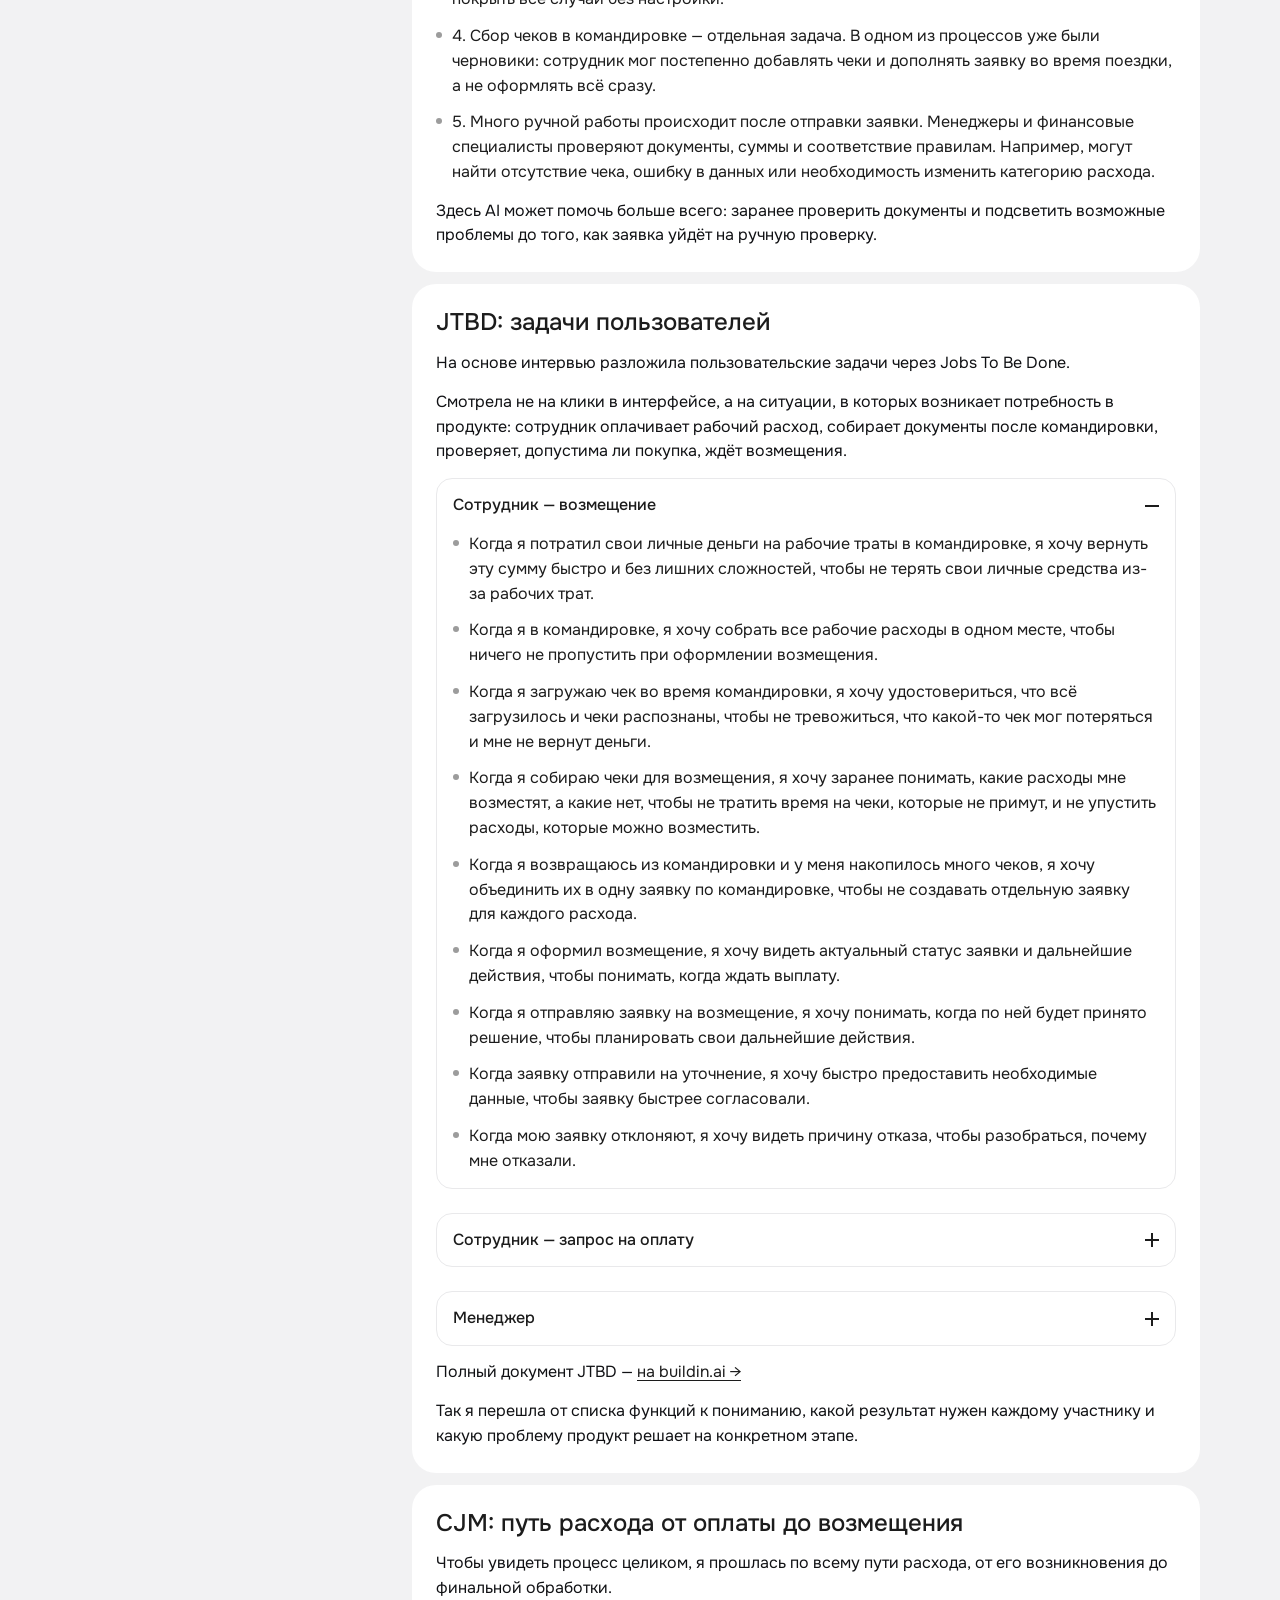
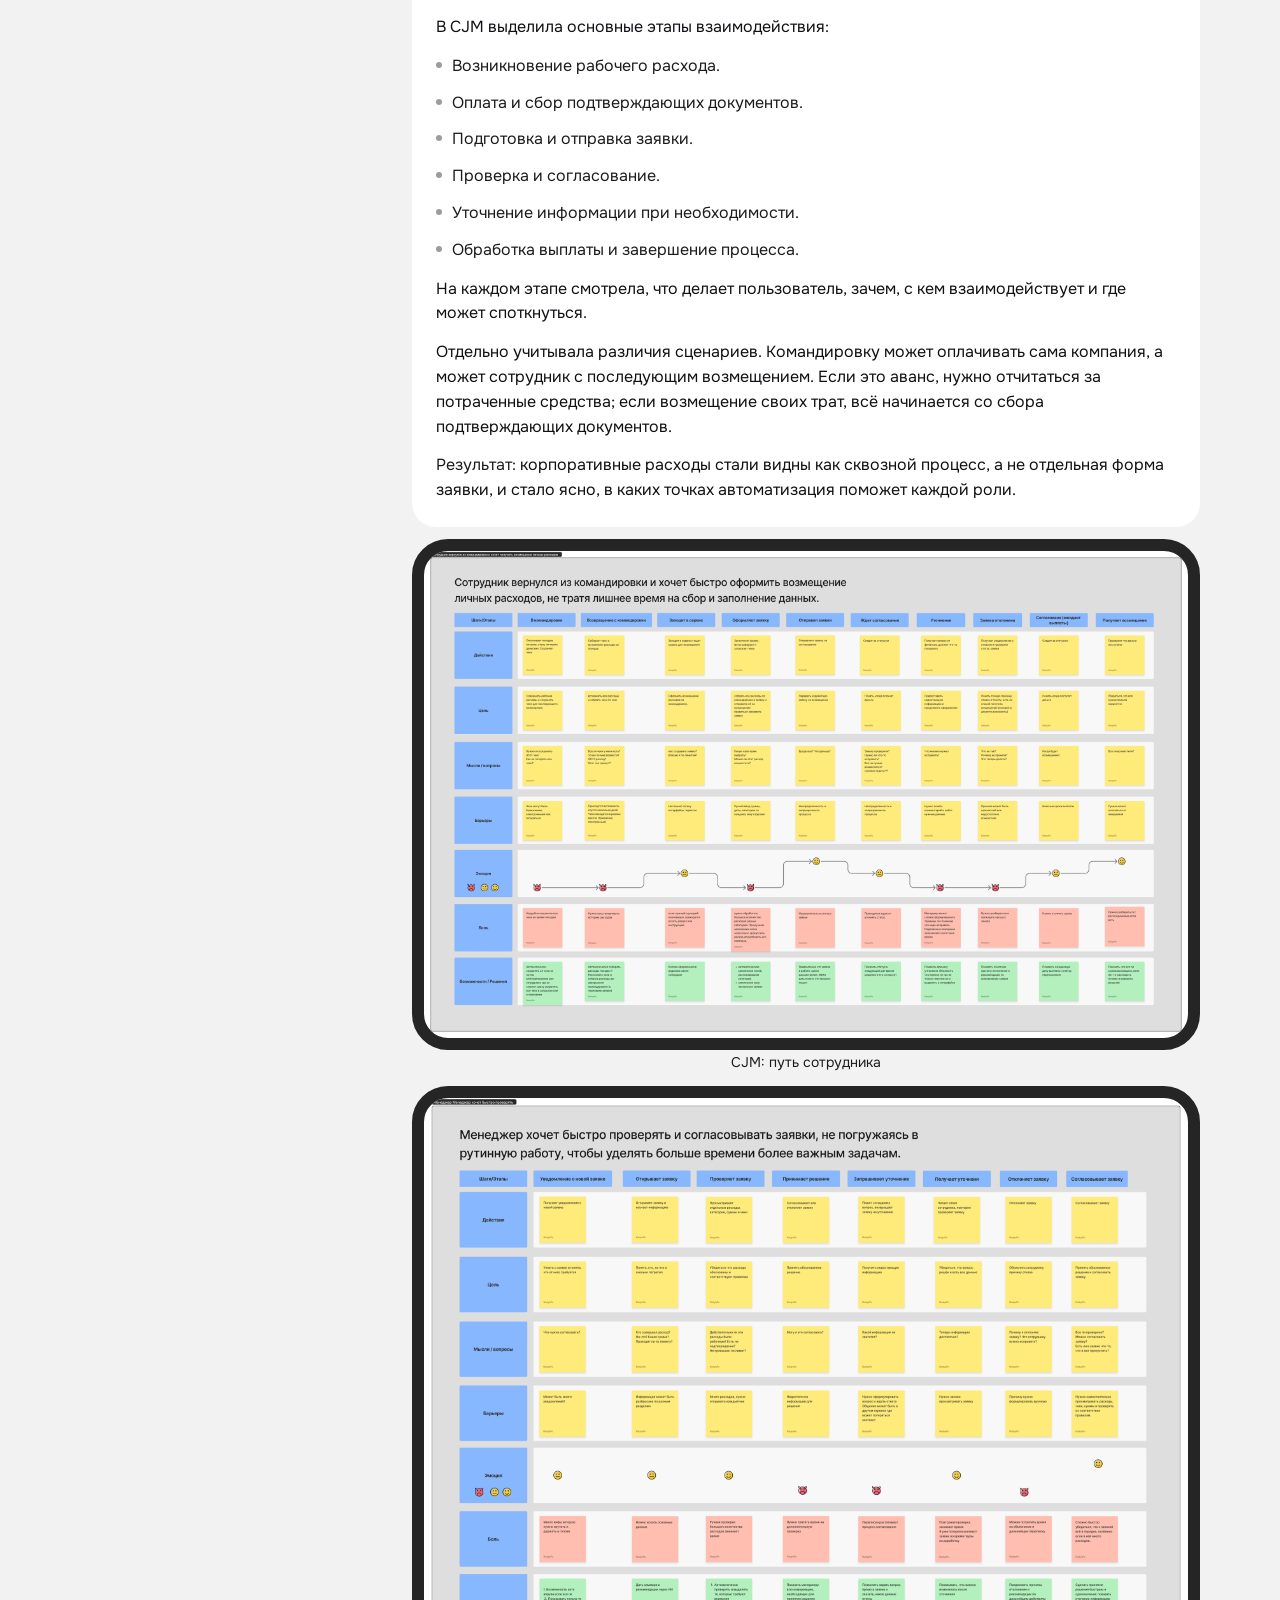
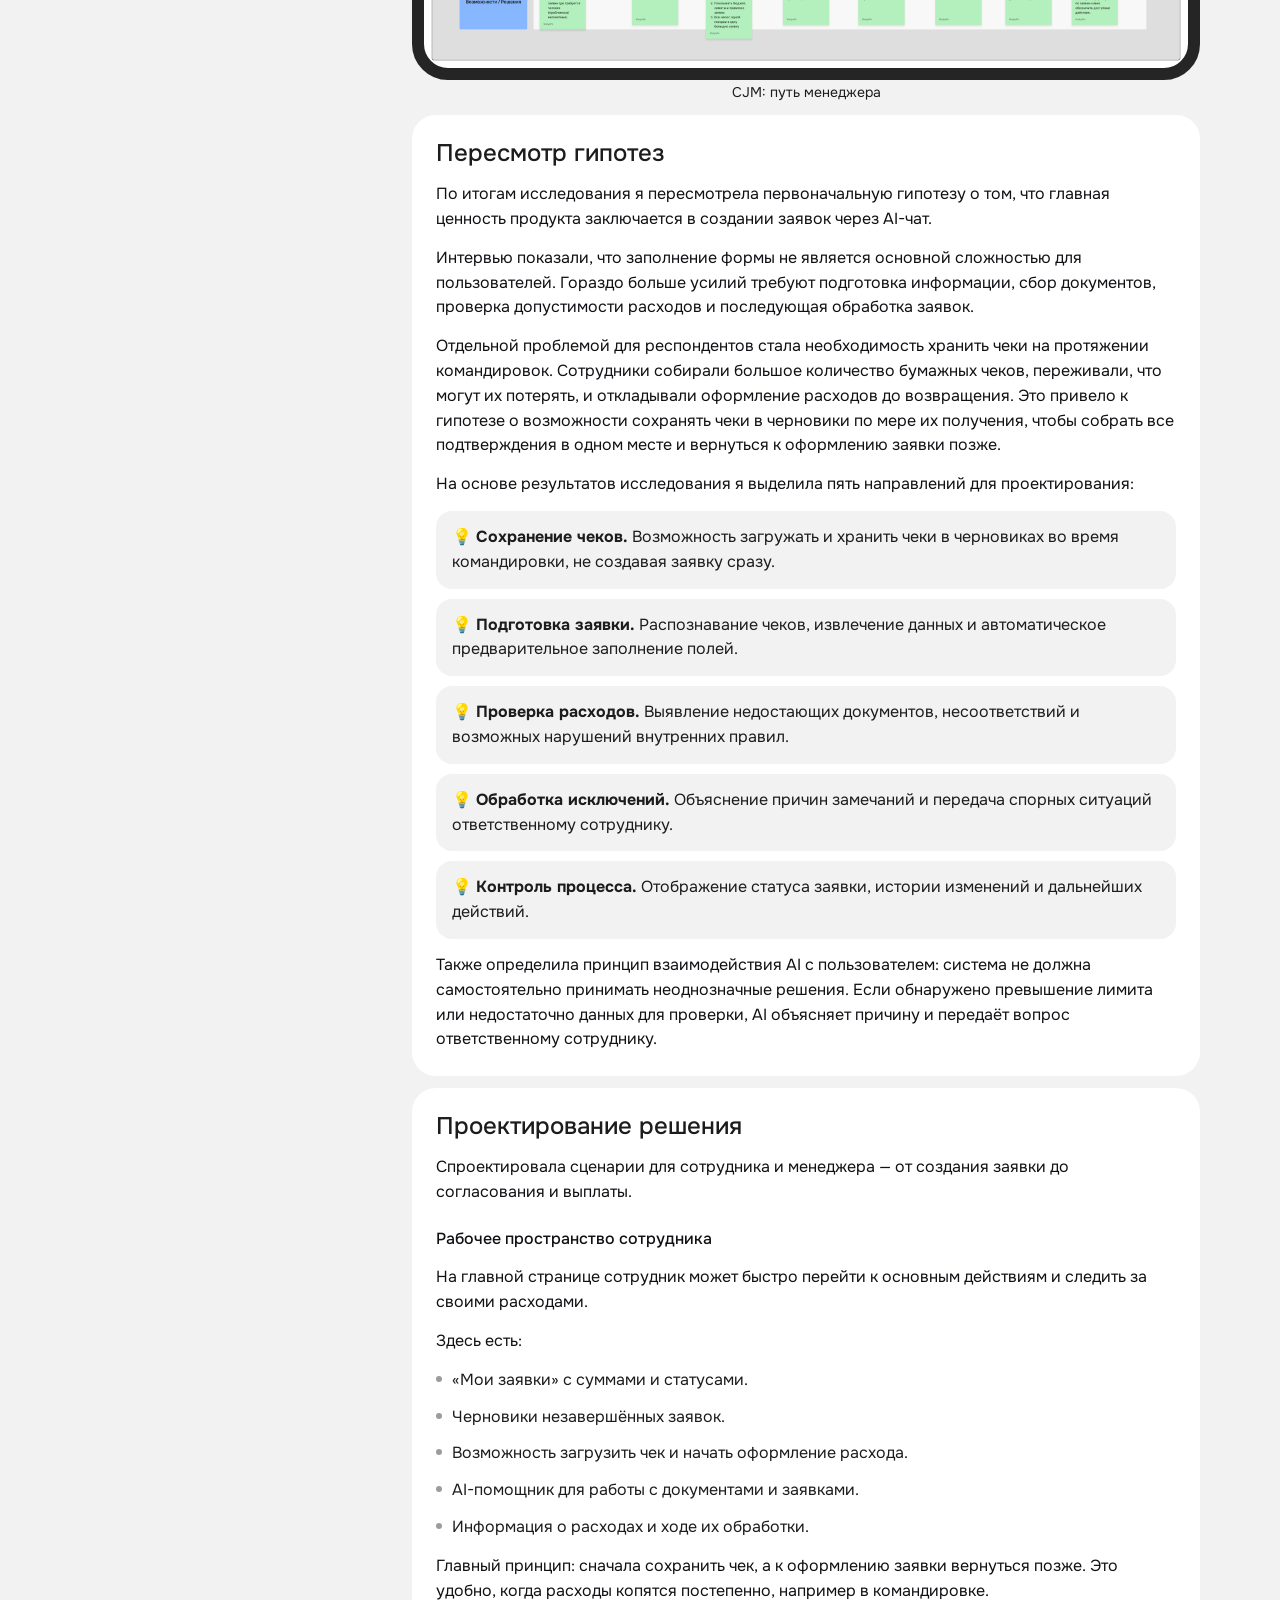
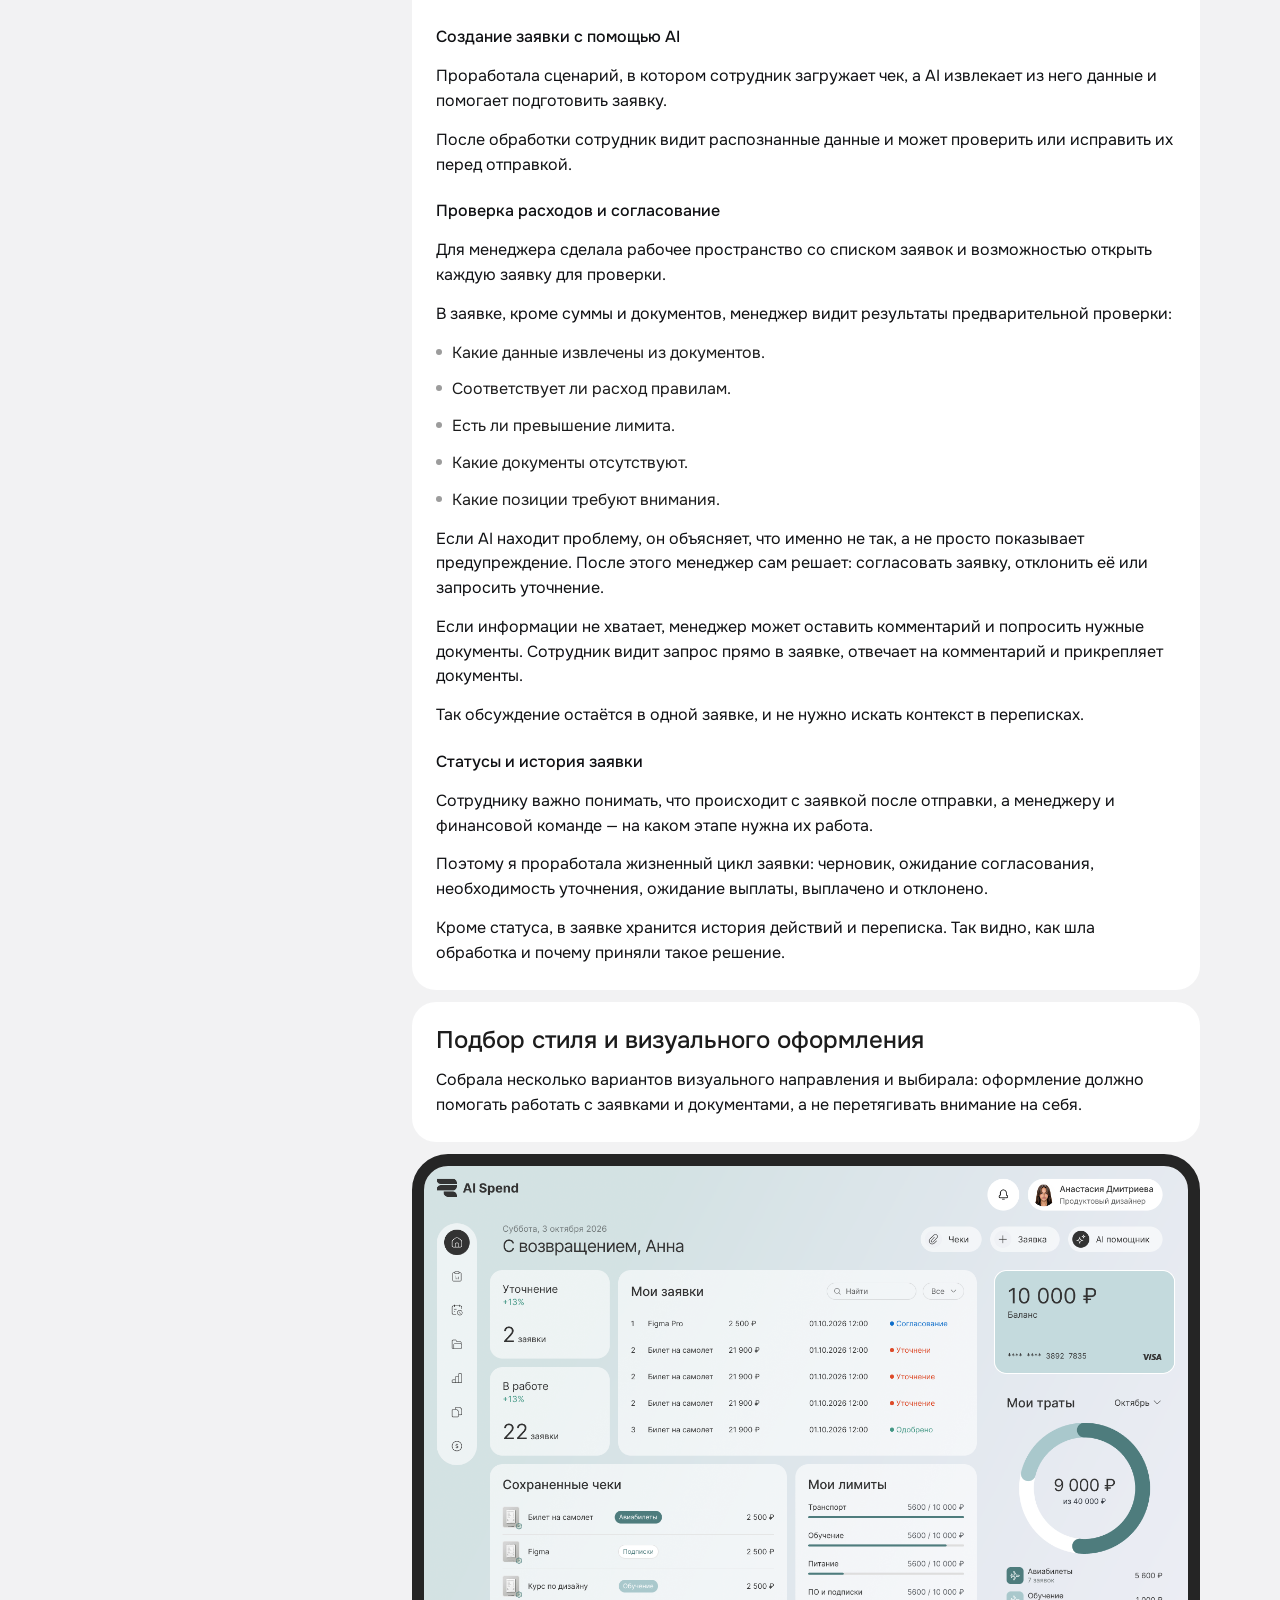
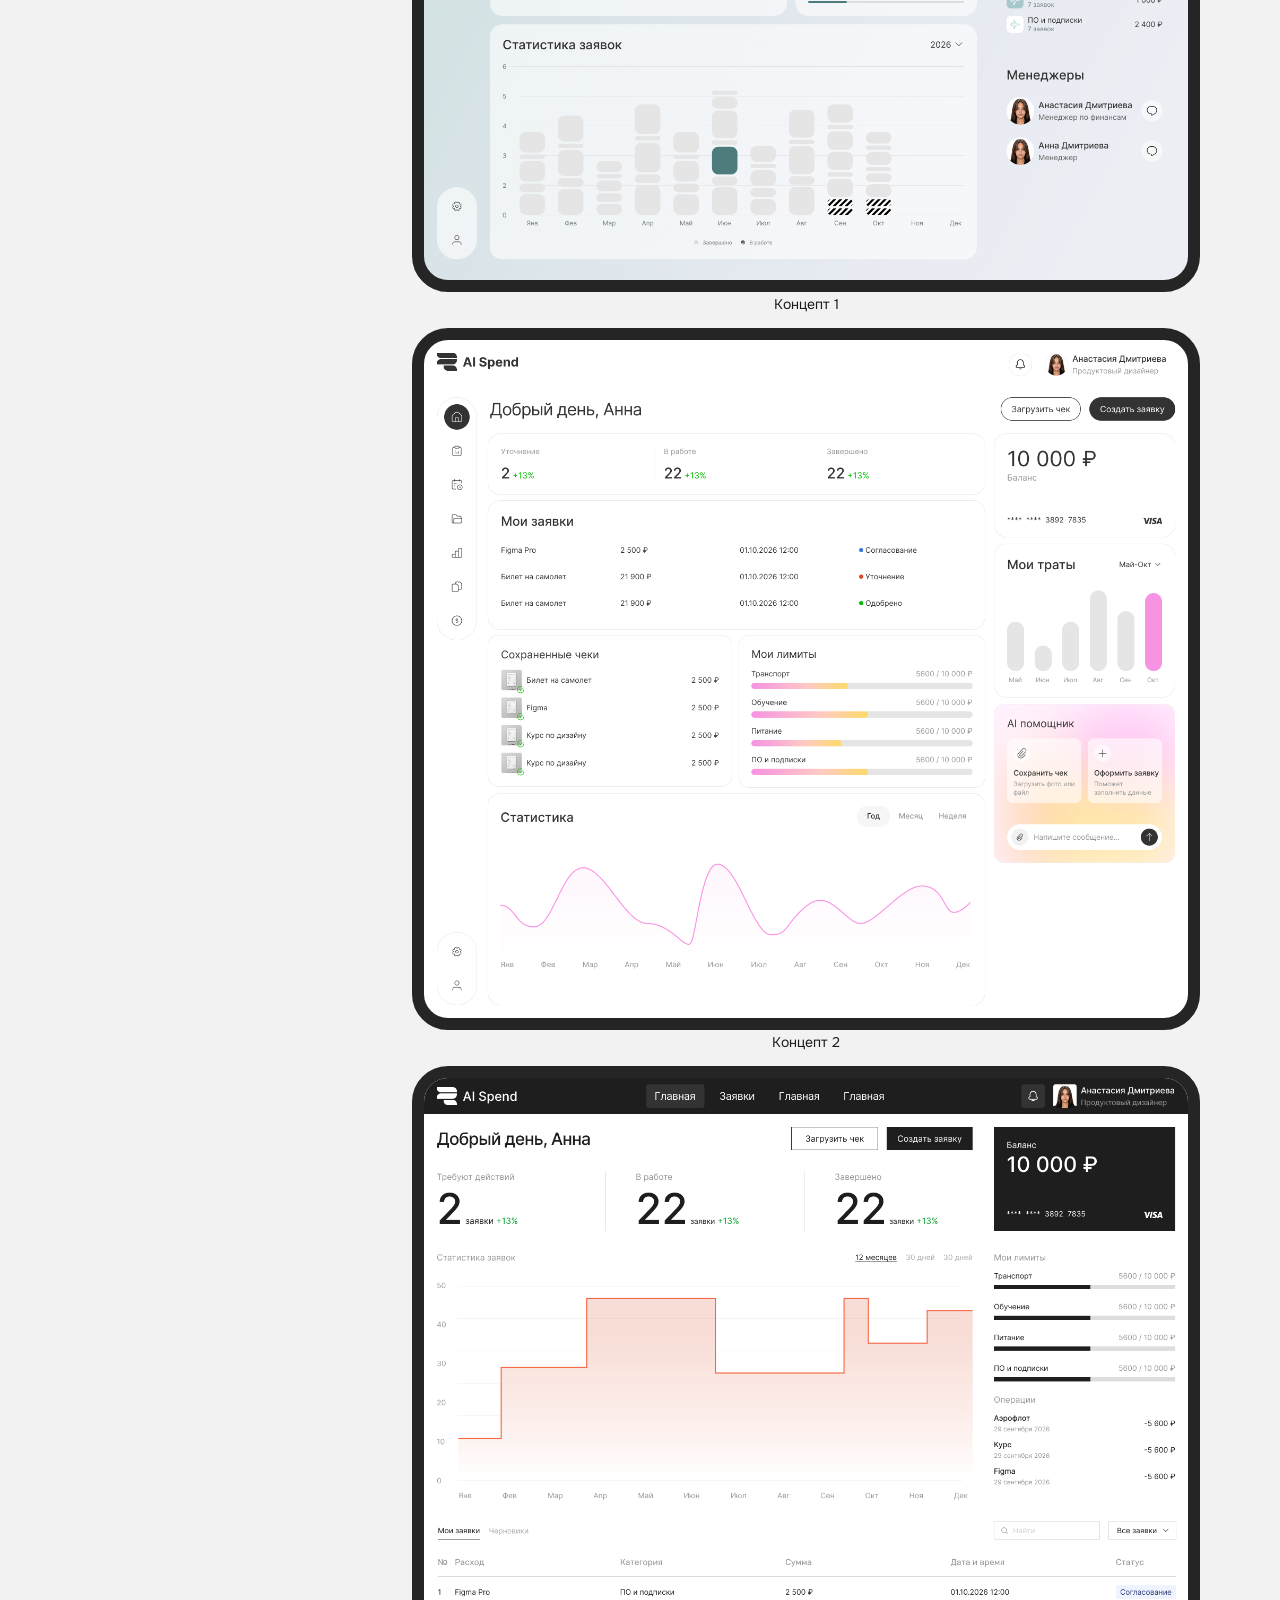
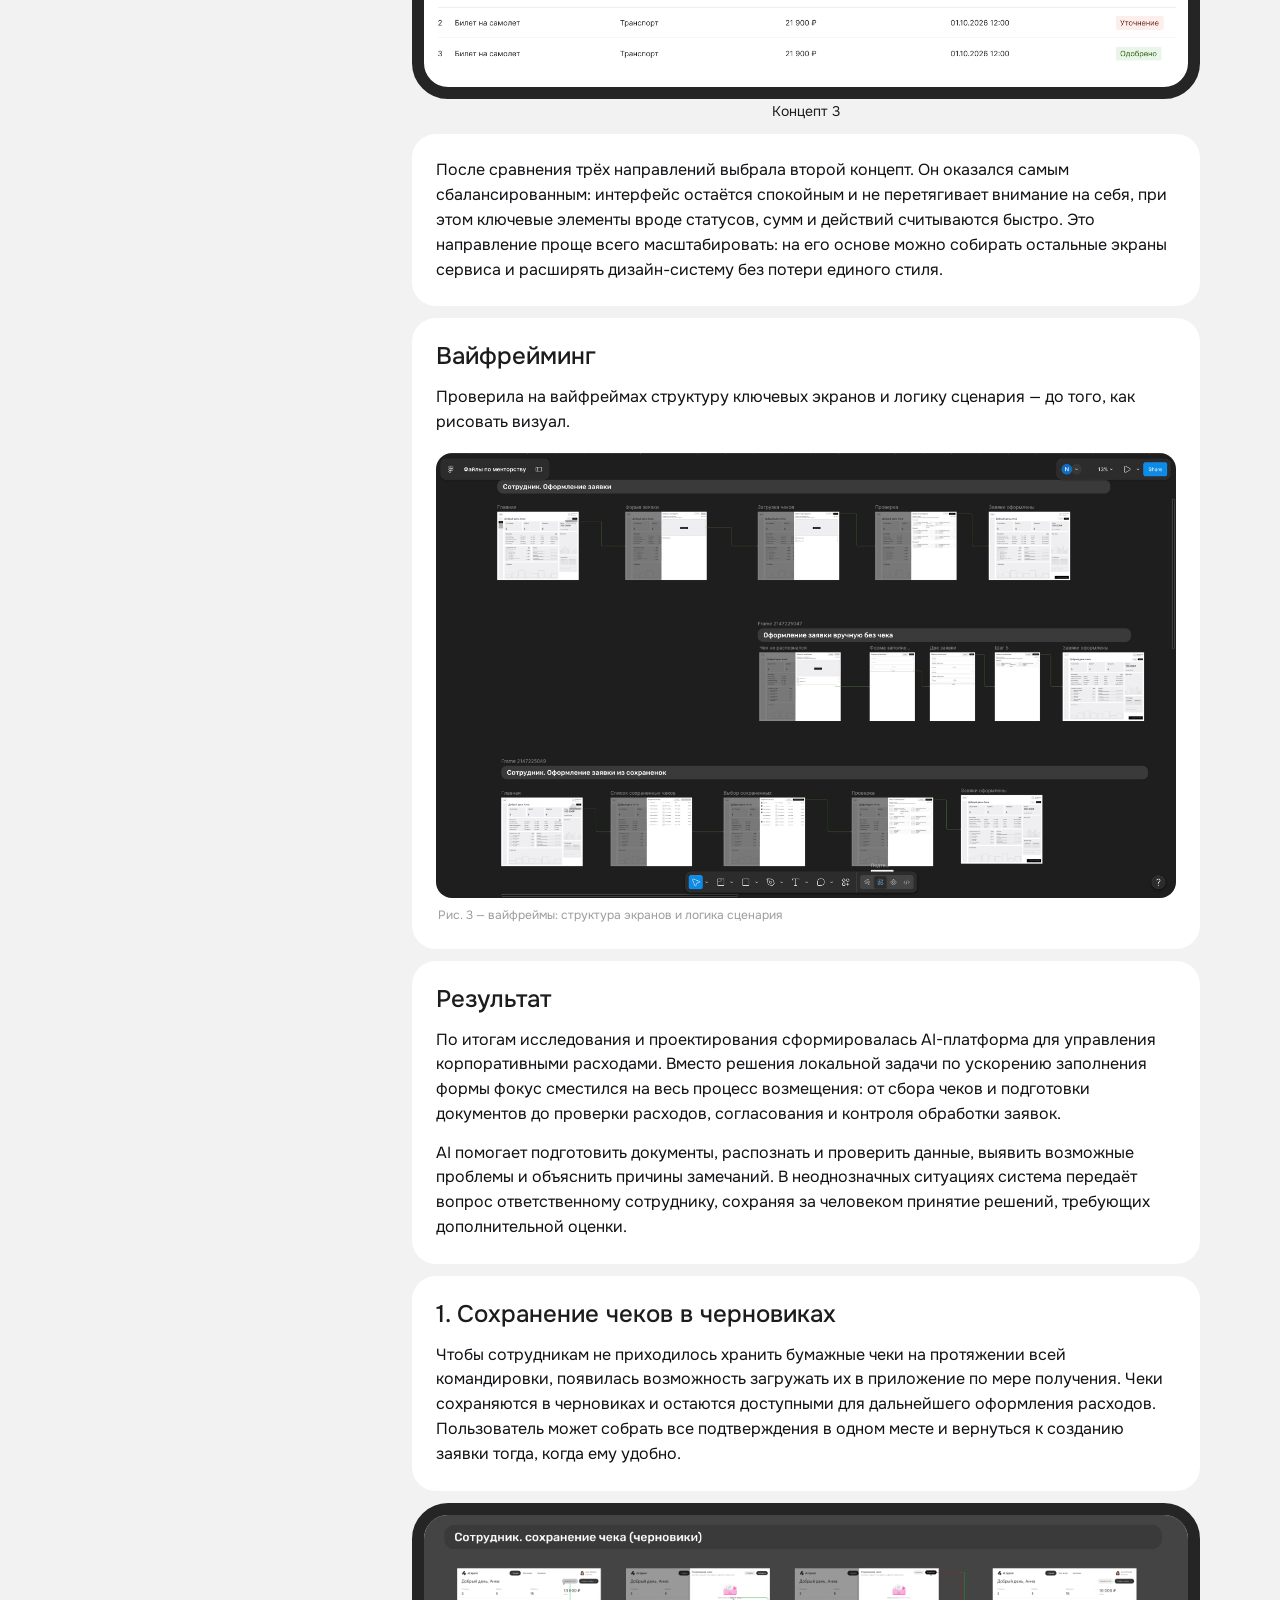
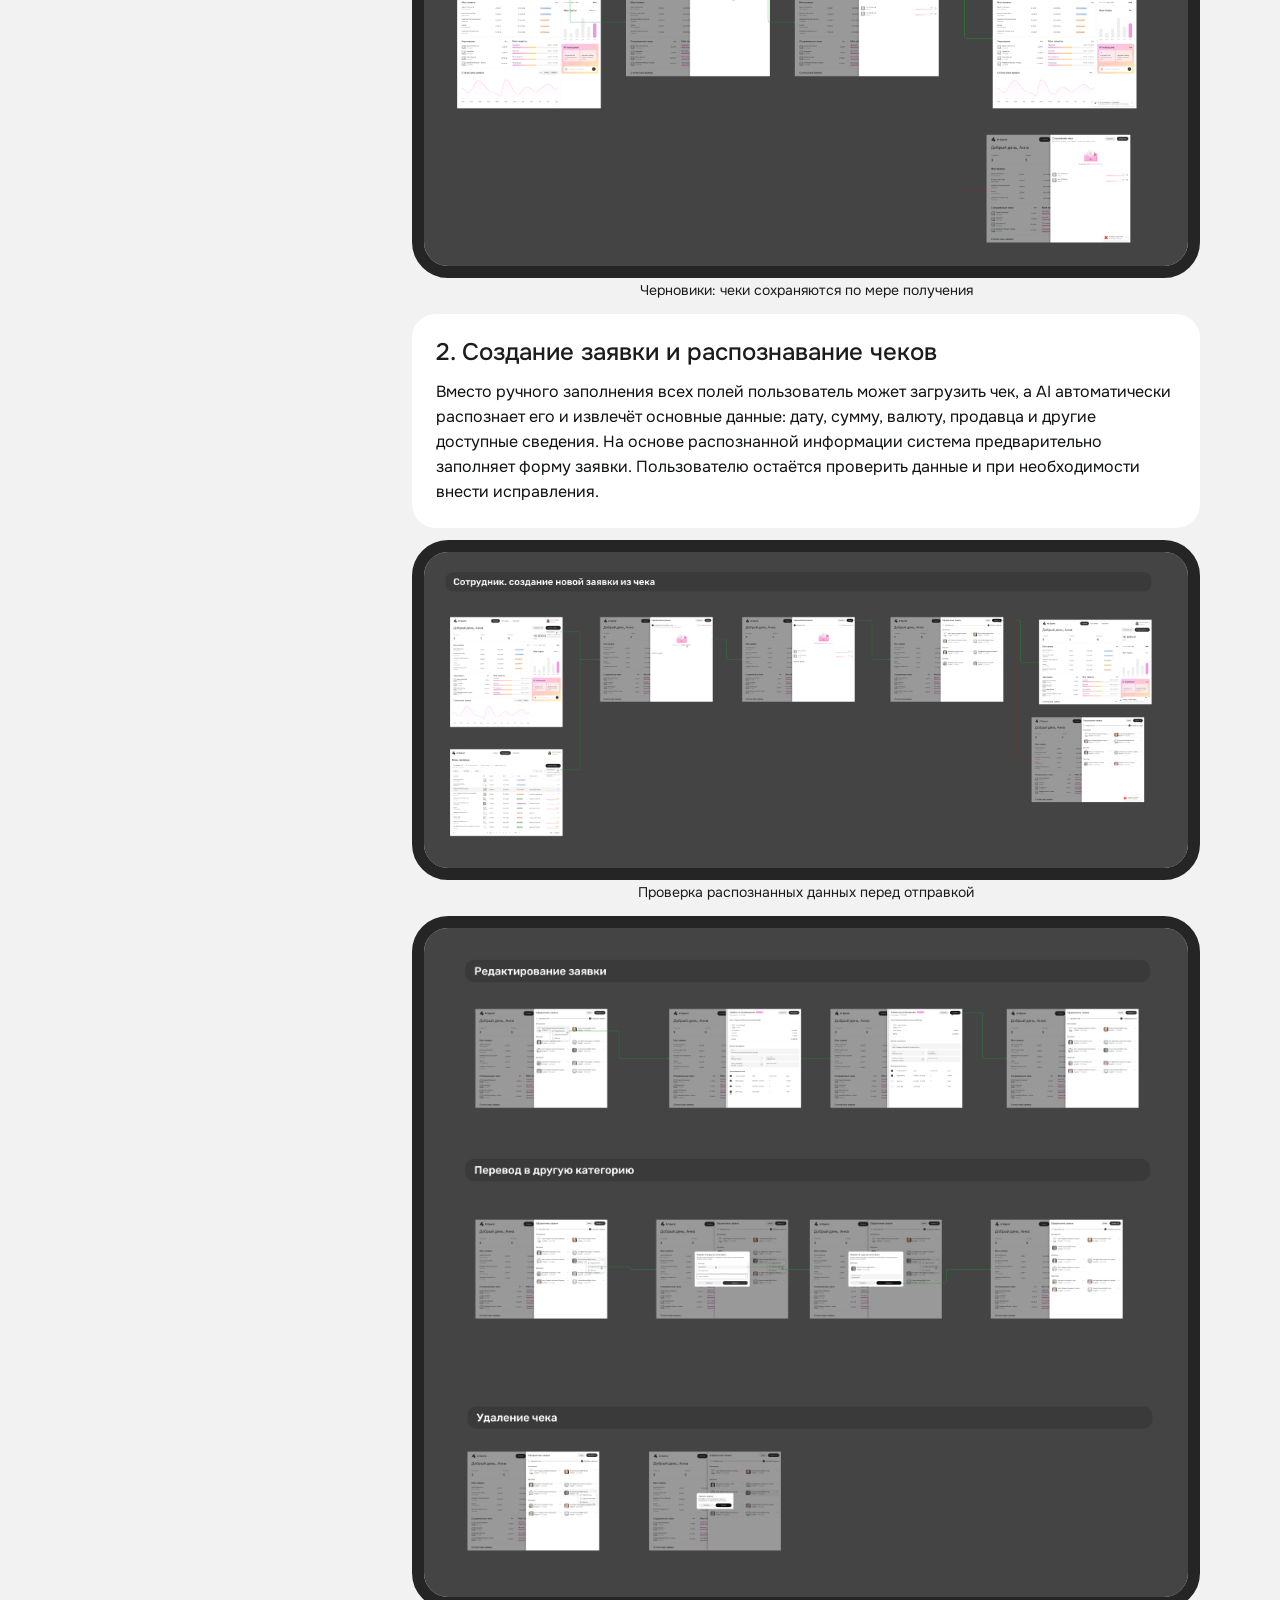
==== commit b2f4b1a1: "AI-платформа: метрики карточки, хедер-скрин главной сотрудника" ====
--- a/case-ai-spend.html
+++ b/case-ai-spend.html
@@ -72,6 +72,9 @@
     <section class="cell s12">
       <h1 class="h1">AI-платформа для управления расходами</h1>
     </section>
+    <div style="grid-column:span 12">
+      <img class="zoomable" src="assets/case-ai-spend-hero.png" alt="AI-платформа: главная сотрудника" style="cursor:zoom-in;width:calc(100% - 24px);height:auto;display:block;border-radius:24px;outline:12px solid #252525;outline-offset:0;margin:12px auto">
+    </div>
 
     <div class="ctx-row">
     <section class="cell" id="context">
